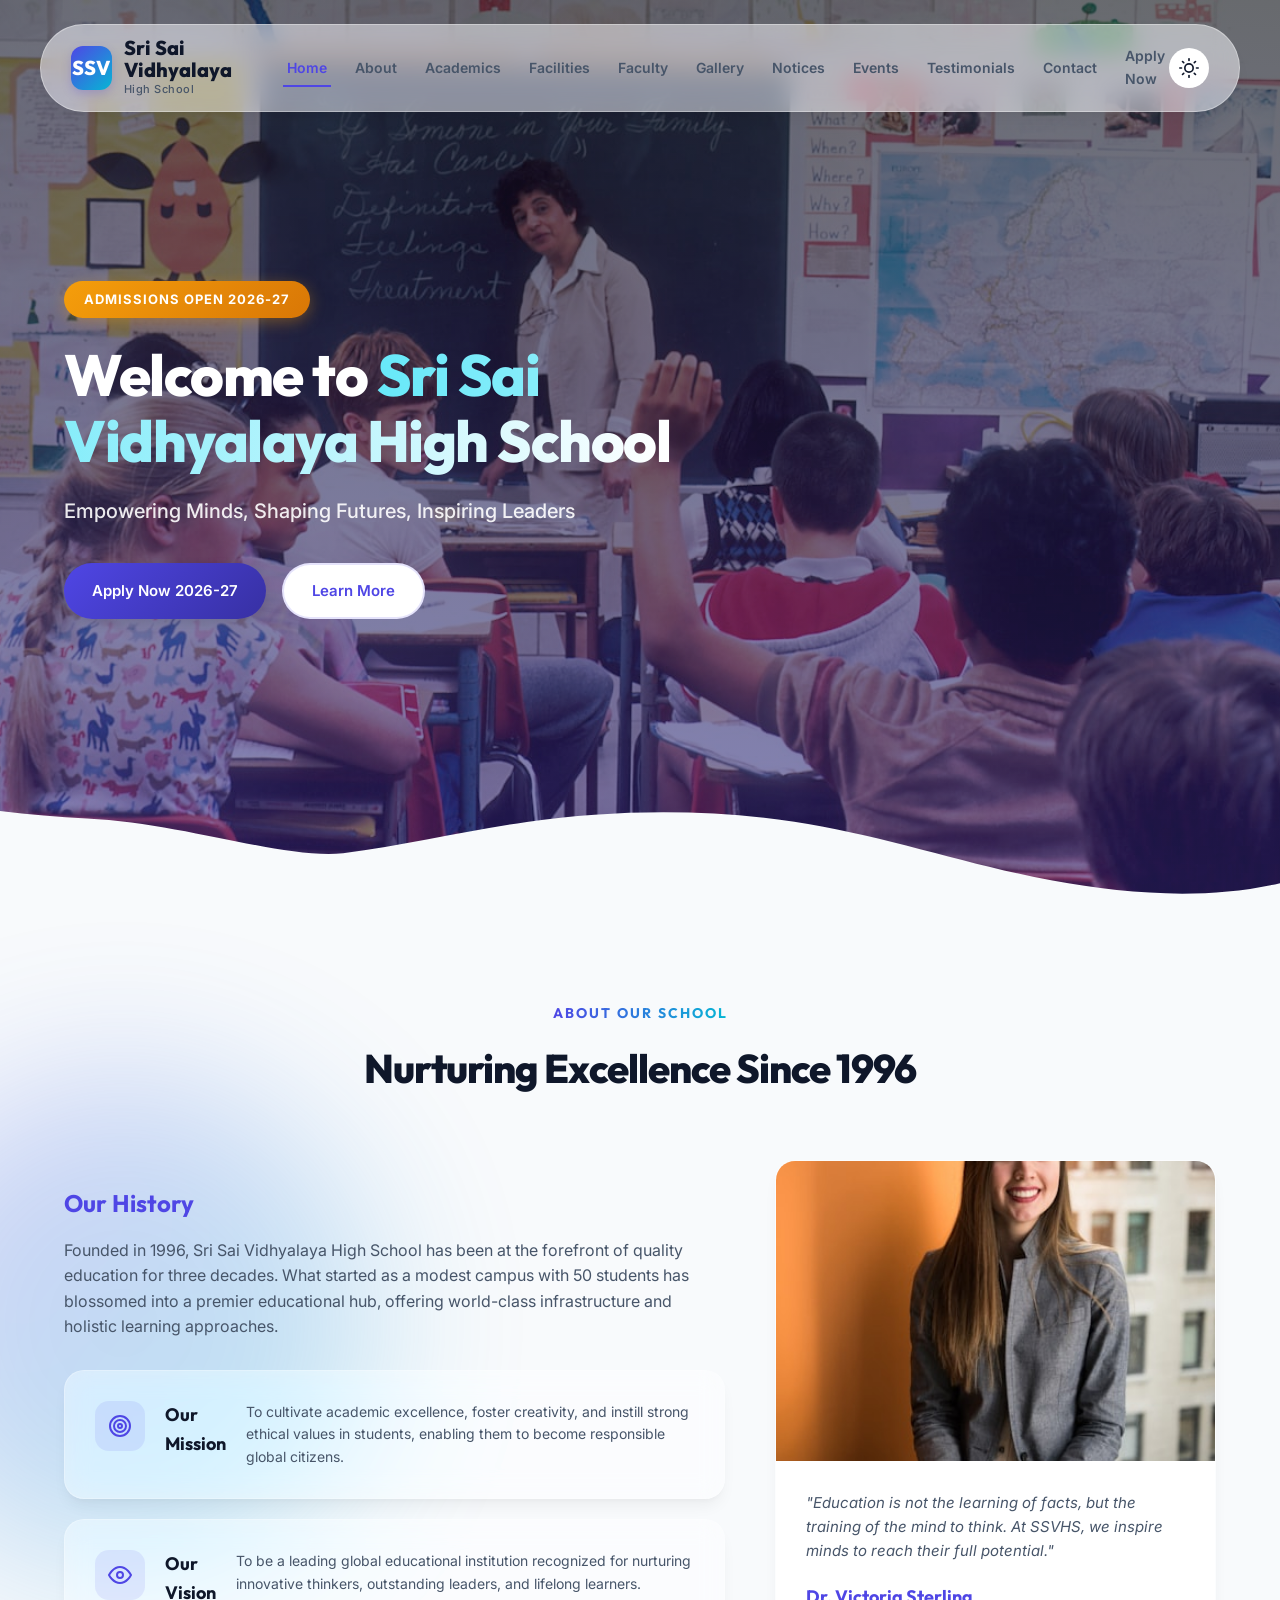
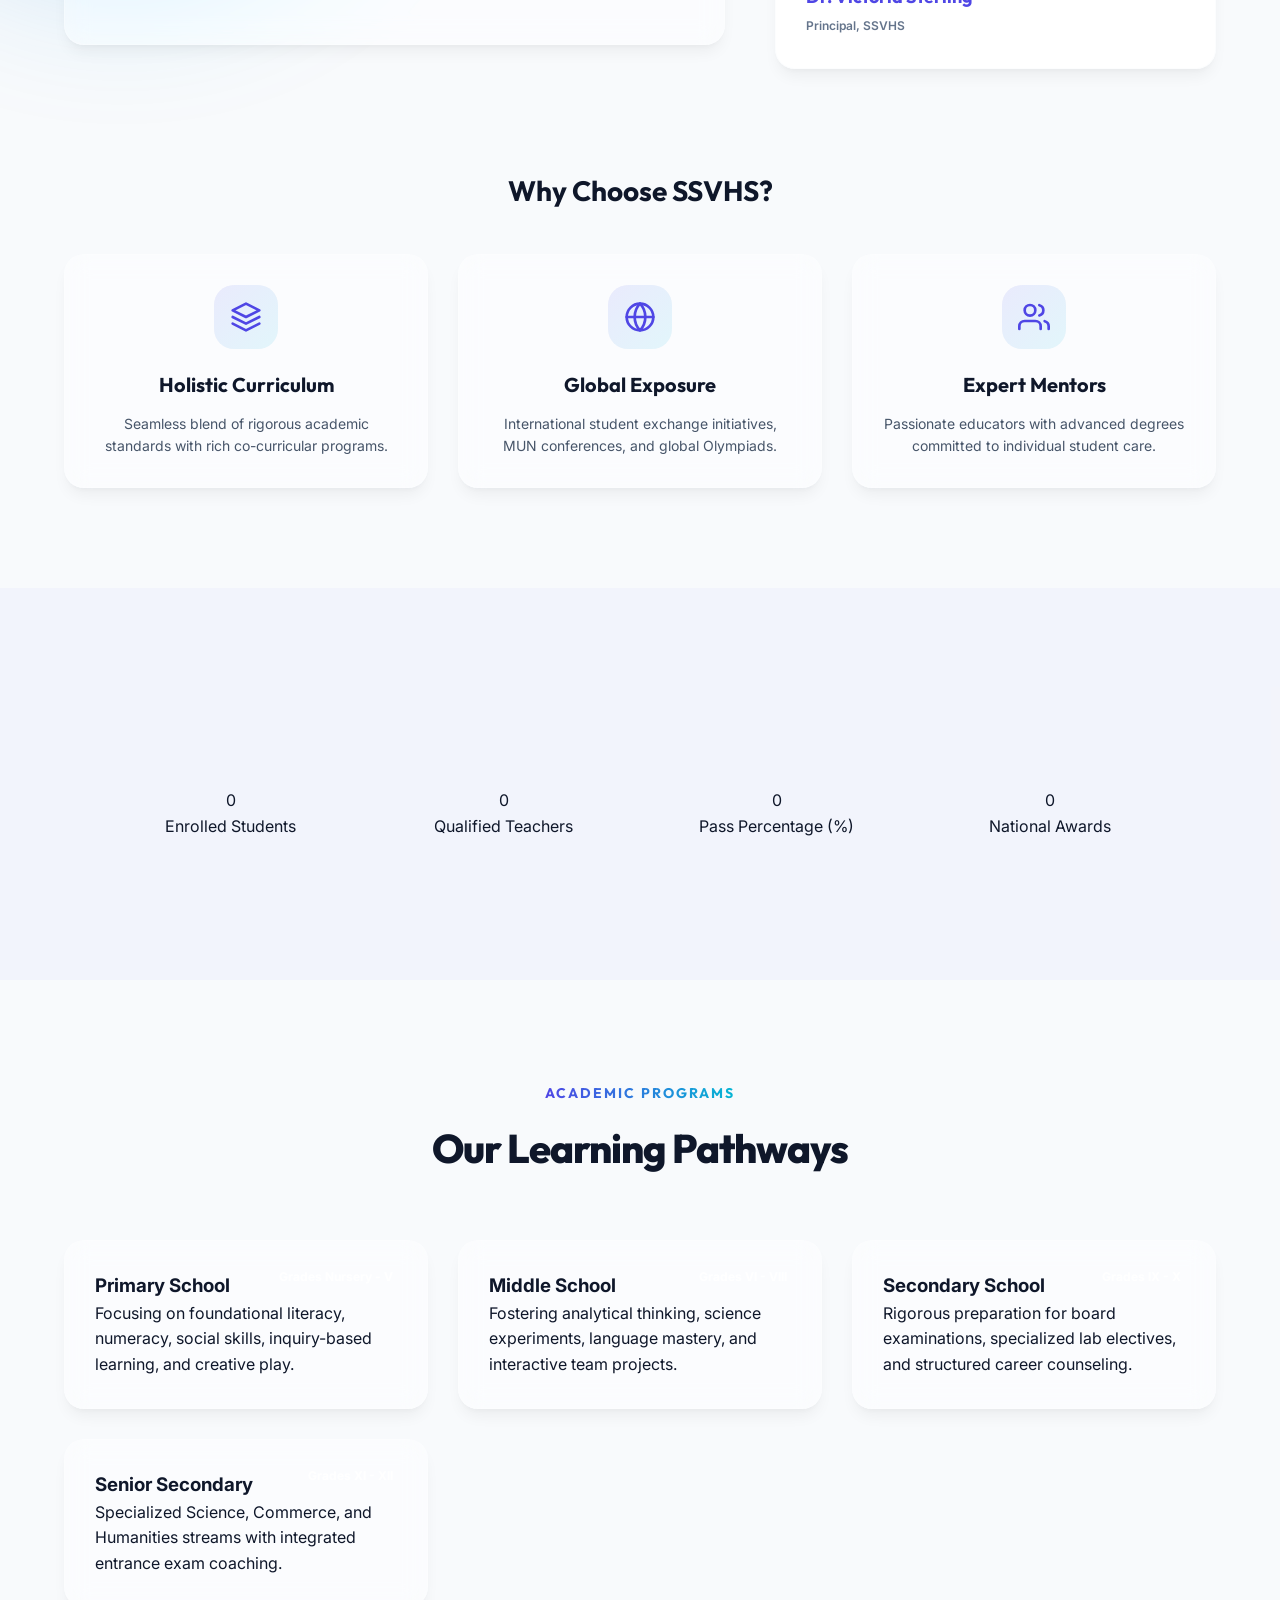
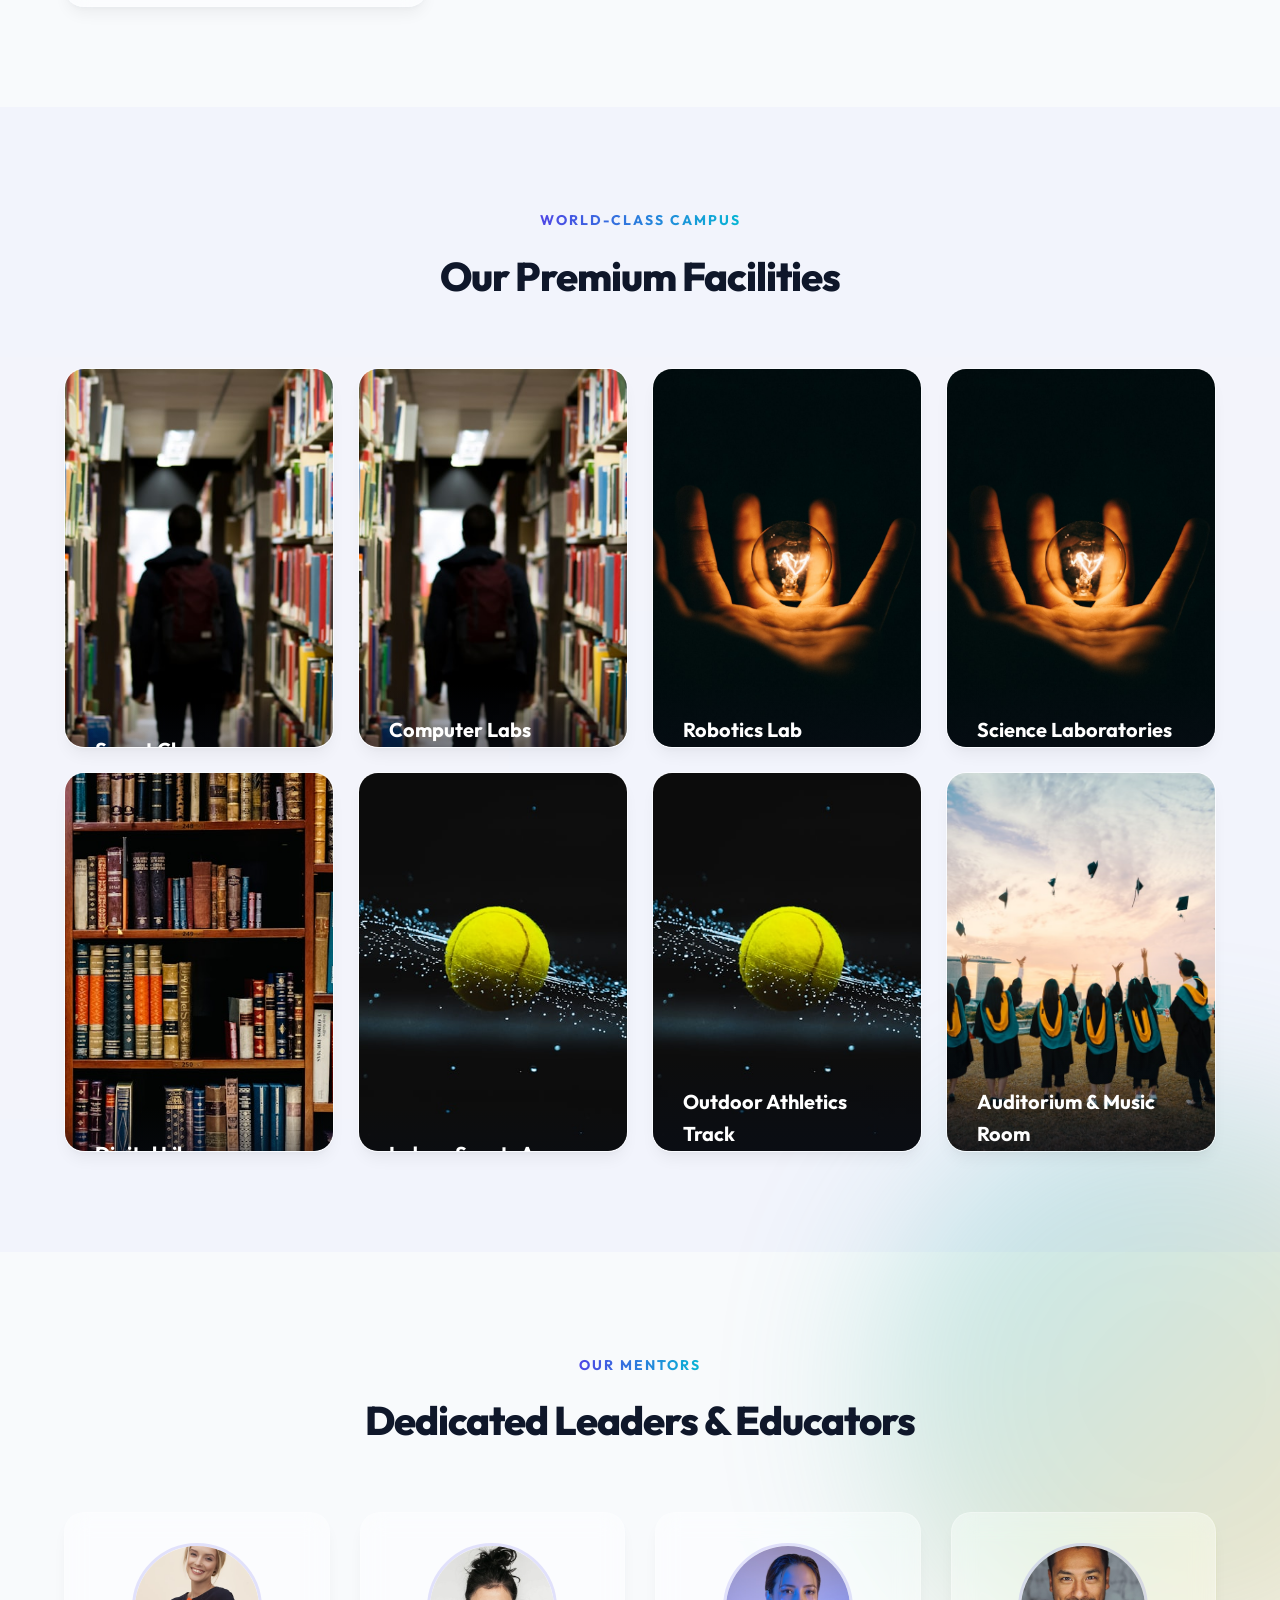
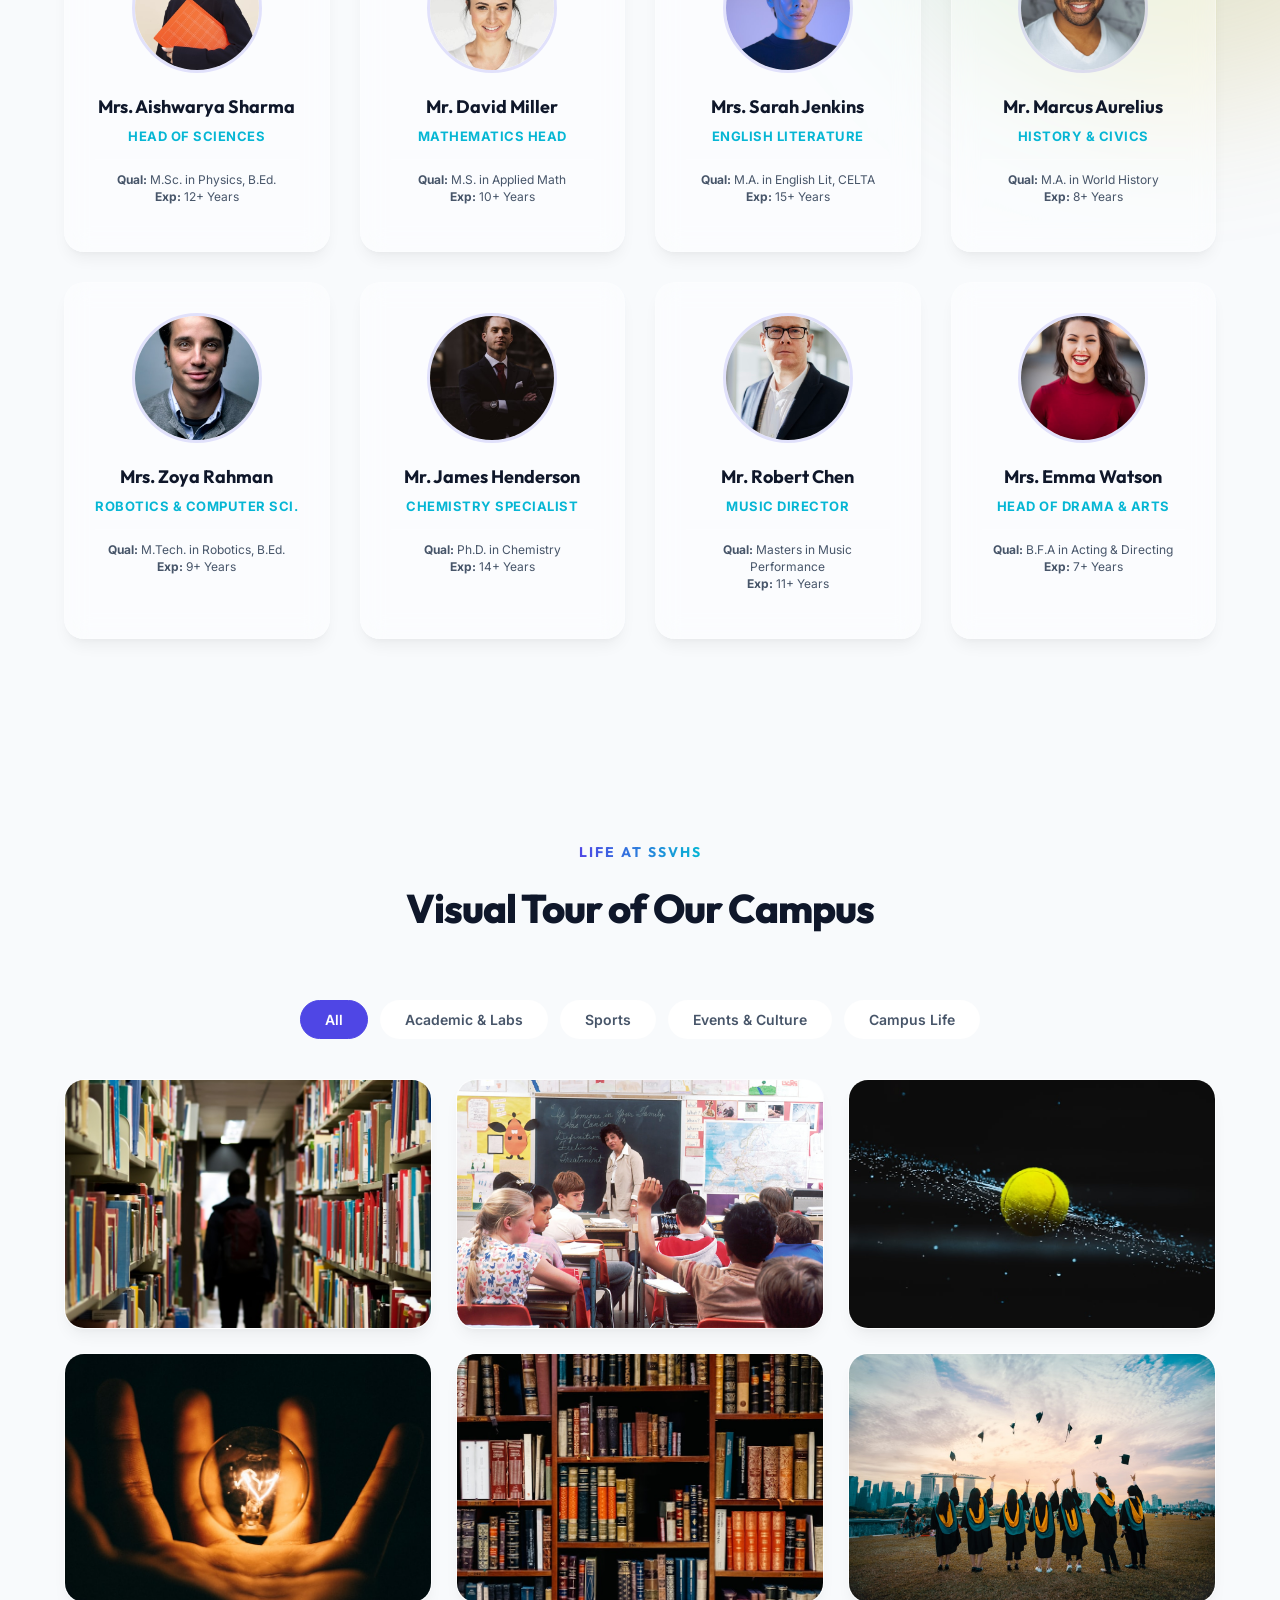
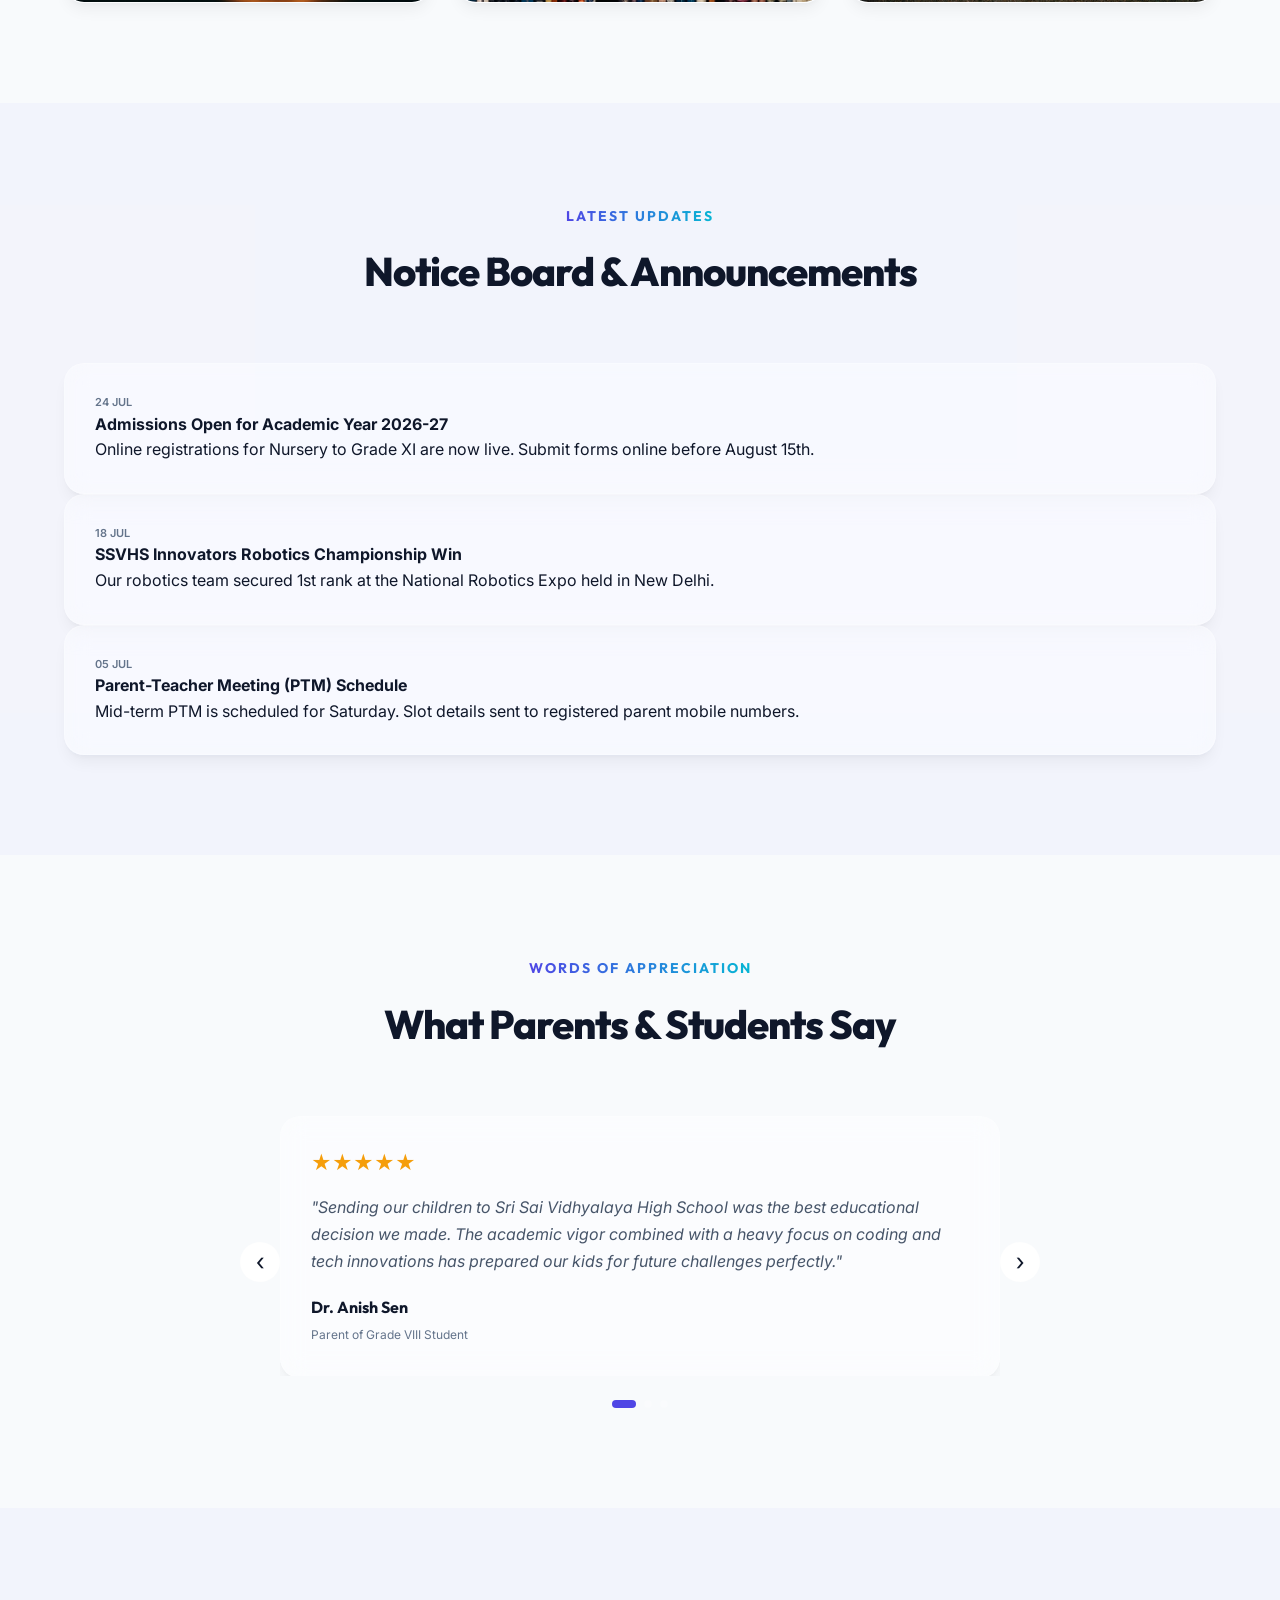
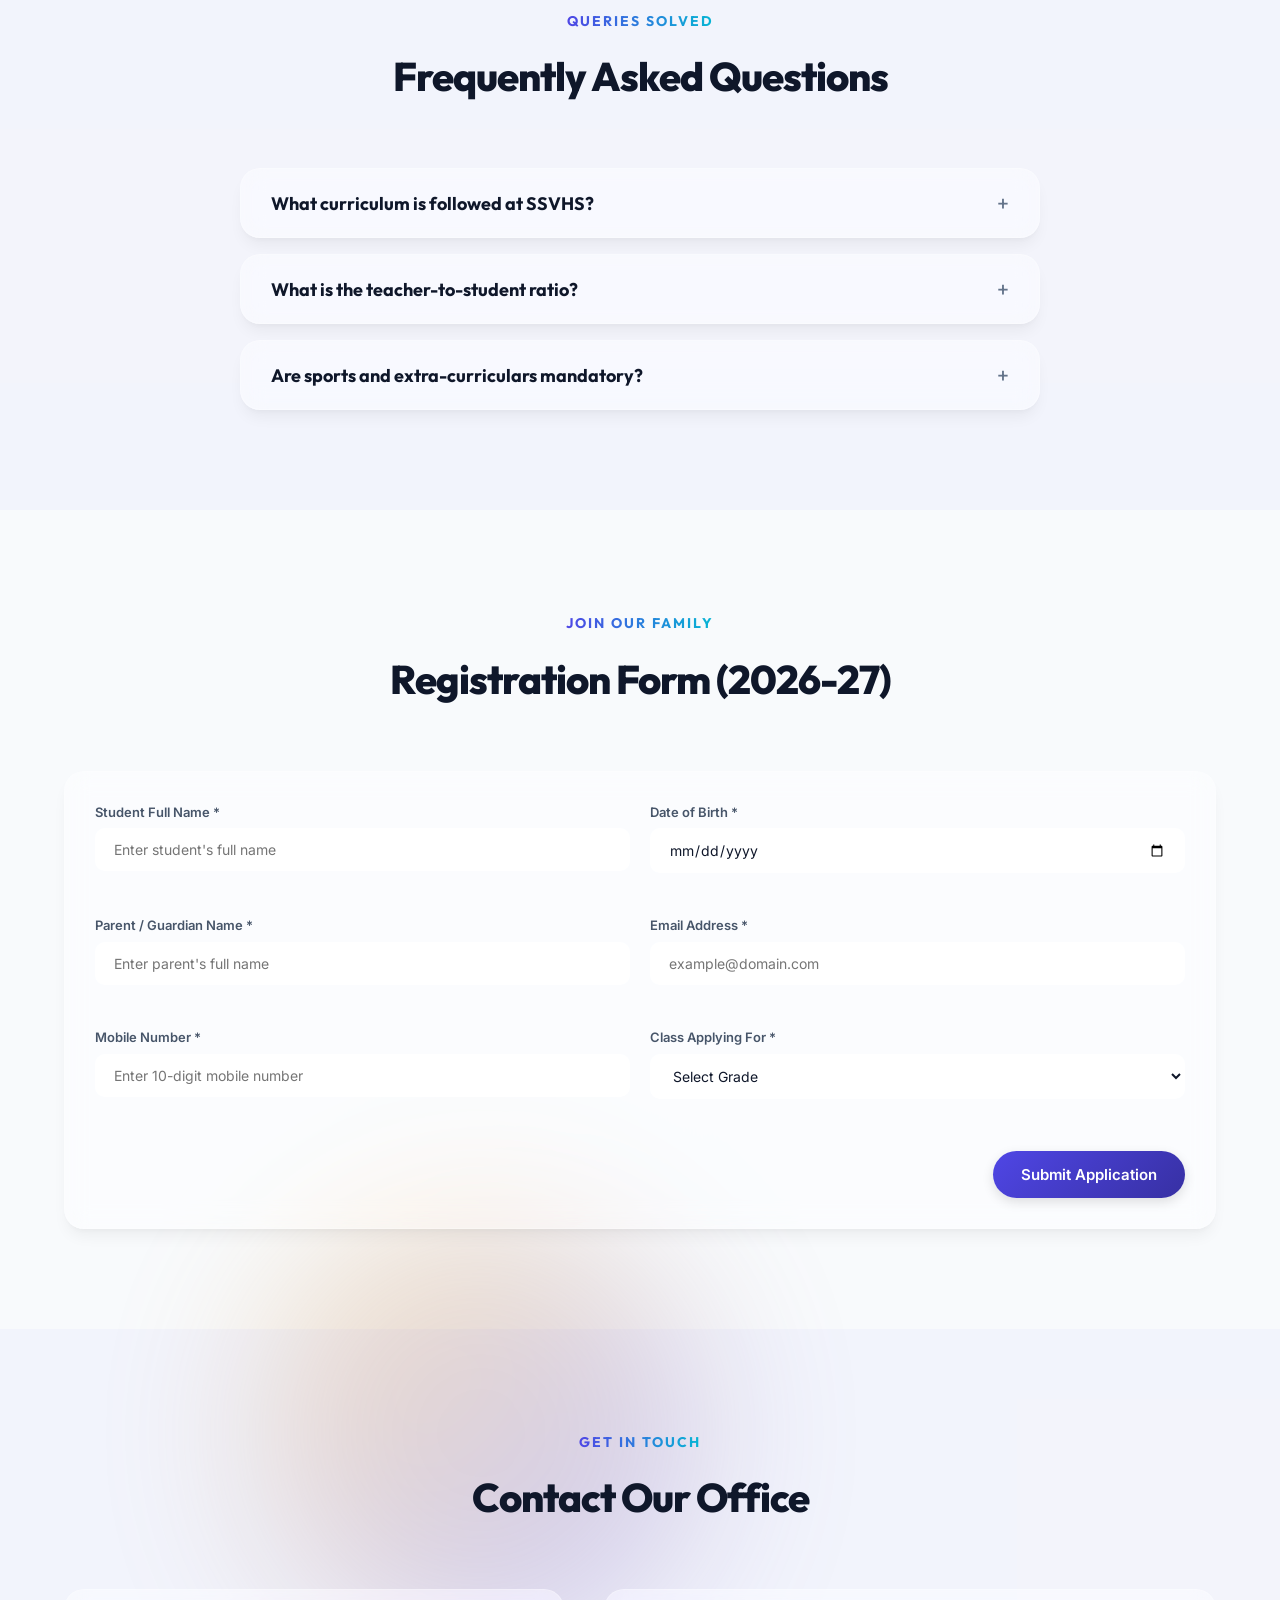
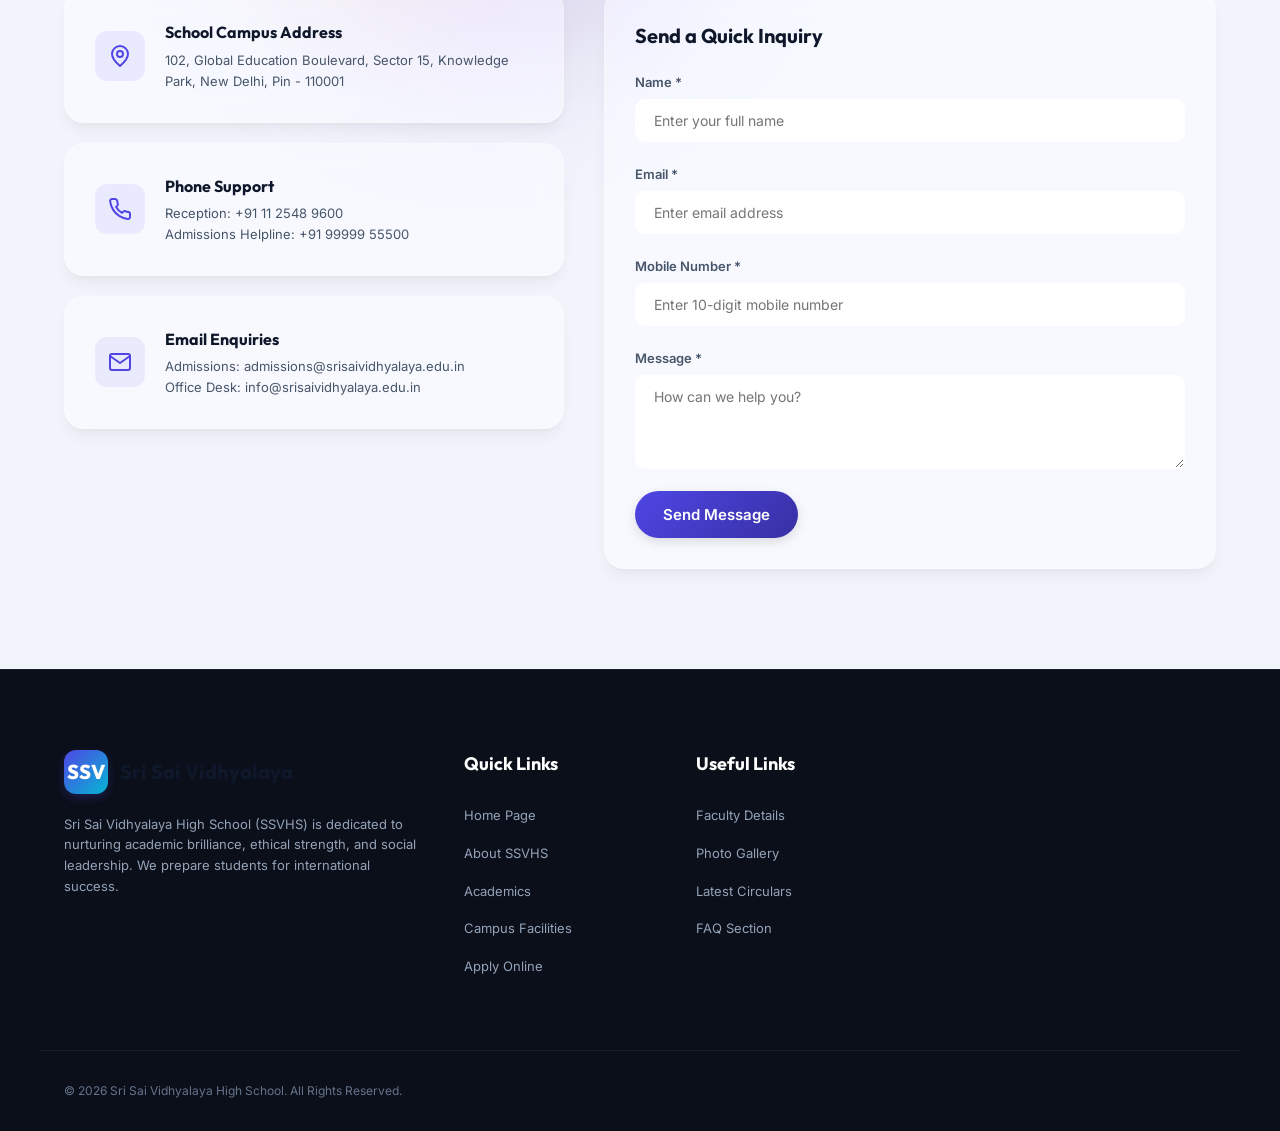
==== index.html @ 1d203efc "Add files via upload" ====
<!DOCTYPE html>
<html lang="en">
<head>
    <meta charset="UTF-8">
    <meta name="viewport" content="width=device-width, initial-scale=1.0">
    <title>Sri Sai Vidhyalaya High School | Shaping Global Leaders</title>
    <meta name="description" content="Welcome to Sri Sai Vidhyalaya High School. A premium, modern learning environment fostering academic excellence, innovation, and holistic development. Admissions open for 2026-27.">
    <!-- Google Fonts -->
    <link rel="preconnect" href="https://fonts.googleapis.com">
    <link rel="preconnect" href="https://fonts.gstatic.com" crossorigin>
    <link href="https://fonts.googleapis.com/css2?family=Inter:wght@300;400;500;600;700&family=Outfit:wght@400;500;600;700;800&display=swap" rel="stylesheet">
    <!-- Stylesheet -->
    <link rel="stylesheet" href="style.css">
</head>
<body>
    <!-- Scroll Progress Bar -->
    <div class="scroll-progress-container" aria-hidden="true">
        <div class="scroll-progress-bar" id="progressBar"></div>
    </div>

    <!-- Loading Screen -->
    <div class="loading-screen" id="loadingScreen">
        <div class="loader-container">
            <div class="loader-ring"></div>
            <div class="loader-logo">SSVHS</div>
            <div class="loader-text">Nurturing Excellence...</div>
        </div>
    </div>

    <!-- Background Animated Shapes -->
    <div class="bg-shape bg-shape-1" aria-hidden="true"></div>
    <div class="bg-shape bg-shape-2" aria-hidden="true"></div>
    <div class="bg-shape bg-shape-3" aria-hidden="true"></div>

    <!-- Sticky Navigation Bar -->
    <header class="header" id="header">
        <div class="container navbar-container">
            <a href="#home" class="logo" id="logoLink">
                <span class="logo-icon">SSV</span>
                <div class="logo-text">
                    <span class="logo-title">Sri Sai Vidhyalaya</span>
                    <span class="logo-subtitle">High School</span>
                </div>
            </a>
            
            <nav class="nav-menu" id="navMenu" aria-label="Main Navigation">
                <a href="#home" class="nav-link active">Home</a>
                <a href="#about" class="nav-link">About</a>
                <a href="#academics" class="nav-link">Academics</a>
                <a href="#facilities" class="nav-link">Facilities</a>
                <a href="#faculty" class="nav-link">Faculty</a>
                <a href="#gallery" class="nav-link">Gallery</a>
                <a href="#notice-board" class="nav-link">Notices</a>
                <a href="#events" class="nav-link">Events</a>
                <a href="#testimonials" class="nav-link">Testimonials</a>
                <a href="#contact" class="nav-link">Contact</a>
                <a href="#admissions" class="nav-link">Apply Now</a>
            </nav>

            <div class="navbar-actions">
                <!-- Theme Switcher -->
                <button class="theme-toggle" id="themeToggle" aria-label="Toggle Dark Mode">
                    <svg class="sun-icon" xmlns="http://www.w3.org/2000/svg" viewBox="0 0 24 24" fill="none" stroke="currentColor" stroke-width="2" stroke-linecap="round" stroke-linejoin="round">
                        <circle cx="12" cy="12" r="5"></circle>
                        <line x1="12" y1="1" x2="12" y2="3"></line>
                        <line x1="12" y1="21" x2="12" y2="23"></line>
                        <line x1="4.22" y1="4.22" x2="5.64" y2="5.64"></line>
                        <line x1="18.36" y1="18.36" x2="19.78" y2="19.78"></line>
                        <line x1="1" y1="12" x2="3" y2="12"></line>
                        <line x1="21" y1="12" x2="23" y2="12"></line>
                        <line x1="4.22" y1="19.78" x2="5.64" y2="18.36"></line>
                        <line x1="18.36" y1="5.64" x2="19.78" y2="4.22"></line>
                    </svg>
                    <svg class="moon-icon" xmlns="http://www.w3.org/2000/svg" viewBox="0 0 24 24" fill="none" stroke="currentColor" stroke-width="2" stroke-linecap="round" stroke-linejoin="round">
                        <path d="M21 12.79A9 9 0 1 1 11.21 3 7 7 0 0 0 21 12.79z"></path>
                    </svg>
                </button>

                <!-- Mobile Hamburger Menu Button -->
                <button class="hamburger" id="hamburgerBtn" aria-label="Toggle Menu" aria-expanded="false">
                    <span class="bar bar-1"></span>
                    <span class="bar bar-2"></span>
                    <span class="bar bar-3"></span>
                </button>
            </div>
        </div>
    </header>

    <!-- Hero Section -->
    <section class="hero" id="home">
        <div class="hero-bg">
            <img src="./images/hero.jpg" onerror="this.onerror=null;this.src='https://images.unsplash.com/photo-1577896851231-70ef18881754?auto=format&fit=crop&w=1200&q=80';" alt="Sri Sai Vidhyalaya High School Students" class="hero-image">
            <div class="hero-overlay"></div>
        </div>
        
        <div class="container hero-container">
            <div class="hero-content">
                <div class="admissions-badge reveal-fade">Admissions Open 2026-27</div>
                <h1 class="hero-title reveal-slide-up">
                    Welcome to <span class="typing-text" id="typingSchoolName"></span>
                </h1>
                <p class="hero-motto reveal-fade">Empowering Minds, Shaping Futures, Inspiring Leaders</p>
                <div class="hero-cta reveal-fade">
                    <a href="#admissions" class="btn btn-primary ripple-btn">Apply Now 2026-27</a>
                    <a href="#about" class="btn btn-secondary ripple-btn">Learn More</a>
                </div>
            </div>
        </div>

        <!-- Wave Separator -->
        <div class="wave-separator" aria-hidden="true">
            <svg data-name="Layer 1" xmlns="http://www.w3.org/2000/svg" viewBox="0 0 1200 120" preserveAspectRatio="none">
                <path d="M321.39,56.44c58-10.79,114.16-30.13,172-41.86,82.39-16.72,168.19-17.73,250.45-.39C823.78,31,906.67,72,985.66,92.83c70.05,18.48,146.53,26.09,214.34,3V120H0V0C26.9,4.75,55.05,8.1,81,9.88,174,16.29,263.38,64.24,321.39,56.44Z" class="shape-fill"></path>
            </svg>
        </div>
    </section>

    <main>
        <!-- About Section -->
        <section class="about section-padding" id="about">
            <div class="container">
                <div class="section-header">
                    <span class="subtitle">About Our School</span>
                    <h2 class="section-title">Nurturing Excellence Since 1996</h2>
                </div>
                
                <div class="about-grid">
                    <div class="about-info reveal-left">
                        <h3>Our History</h3>
                        <p>Founded in 1996, Sri Sai Vidhyalaya High School has been at the forefront of quality education for three decades. What started as a modest campus with 50 students has blossomed into a premier educational hub, offering world-class infrastructure and holistic learning approaches.</p>
                        
                        <div class="mission-vision">
                            <div class="mv-card glass-card">
                                <div class="mv-icon">
                                    <svg xmlns="http://www.w3.org/2000/svg" width="24" height="24" viewBox="0 0 24 24" fill="none" stroke="currentColor" stroke-width="2" stroke-linecap="round" stroke-linejoin="round"><circle cx="12" cy="12" r="10"></circle><circle cx="12" cy="12" r="6"></circle><circle cx="12" cy="12" r="2"></circle></svg>
                                </div>
                                <h4>Our Mission</h4>
                                <p>To cultivate academic excellence, foster creativity, and instill strong ethical values in students, enabling them to become responsible global citizens.</p>
                            </div>
                            <div class="mv-card glass-card">
                                <div class="mv-icon">
                                    <svg xmlns="http://www.w3.org/2000/svg" width="24" height="24" viewBox="0 0 24 24" fill="none" stroke="currentColor" stroke-width="2" stroke-linecap="round" stroke-linejoin="round"><path d="M1 12s4-8 11-8 11 8 11 8-4 8-11 8-11-8-11-8z"></path><circle cx="12" cy="12" r="3"></circle></svg>
                                </div>
                                <h4>Our Vision</h4>
                                <p>To be a leading global educational institution recognized for nurturing innovative thinkers, outstanding leaders, and lifelong learners.</p>
                            </div>
                        </div>
                    </div>
                    
                    <div class="about-principal reveal-right">
                        <div class="principal-card glass-card">
                            <div class="principal-img-wrapper">
                                <img src="./images/principal.jpg" onerror="this.onerror=null;this.src='https://images.unsplash.com/photo-1573496359142-b8d87734a5a2?auto=format&fit=crop&w=400&q=80';" alt="Principal Dr. Victoria Sterling" class="principal-img">
                            </div>
                            <div class="principal-info">
                                <blockquote>
                                    "Education is not the learning of facts, but the training of the mind to think. At SSVHS, we inspire minds to reach their full potential."
                                </blockquote>
                                <h4>Dr. Victoria Sterling</h4>
                                <span class="designation">Principal, SSVHS</span>
                            </div>
                        </div>
                    </div>
                </div>

                <div class="why-choose-us section-padding-top">
                    <h3 class="subsection-title text-center">Why Choose SSVHS?</h3>
                    <div class="why-grid">
                        <div class="why-card glass-card text-center reveal-zoom">
                            <div class="why-icon">
                                <svg xmlns="http://www.w3.org/2000/svg" viewBox="0 0 24 24" fill="none" stroke="currentColor" stroke-width="2" stroke-linecap="round" stroke-linejoin="round"><polygon points="12 2 2 7 12 12 22 7 12 2"></polygon><path d="M2 17L12 22L22 17"></path><path d="M2 12L12 17L22 12"></path></svg>
                            </div>
                            <h4>Holistic Curriculum</h4>
                            <p>Seamless blend of rigorous academic standards with rich co-curricular programs.</p>
                        </div>
                        <div class="why-card glass-card text-center reveal-zoom">
                            <div class="why-icon">
                                <svg xmlns="http://www.w3.org/2000/svg" viewBox="0 0 24 24" fill="none" stroke="currentColor" stroke-width="2" stroke-linecap="round" stroke-linejoin="round"><circle cx="12" cy="12" r="10"></circle><path d="M12 2a14.5 14.5 0 0 0 0 20 14.5 14.5 0 0 0 0-20"></path><path d="M2 12h20"></path></svg>
                            </div>
                            <h4>Global Exposure</h4>
                            <p>International student exchange initiatives, MUN conferences, and global Olympiads.</p>
                        </div>
                        <div class="why-card glass-card text-center reveal-zoom">
                            <div class="why-icon">
                                <svg xmlns="http://www.w3.org/2000/svg" viewBox="0 0 24 24" fill="none" stroke="currentColor" stroke-width="2" stroke-linecap="round" stroke-linejoin="round"><path d="M17 21v-2a4 4 0 0 0-4-4H5a4 4 0 0 0-4 4v2"></path><circle cx="9" cy="7" r="4"></circle><path d="M23 21v-2a4 4 0 0 0-3-3.87"></path><path d="M16 3.13a4 4 0 0 1 0 7.75"></path></svg>
                            </div>
                            <h4>Expert Mentors</h4>
                            <p>Passionate educators with advanced degrees committed to individual student care.</p>
                        </div>
                    </div>
                </div>
            </div>
        </section>

        <!-- Stats Counter Section -->
        <section class="stats section-padding section-bg">
            <div class="container">
                <div class="stats-container">
                    <div class="stats-item reveal-zoom">
                        <div class="stats-number" data-target="2500">0</div>
                        <p class="stats-label">Enrolled Students</p>
                    </div>
                    <div class="stats-item reveal-zoom">
                        <div class="stats-number" data-target="150">0</div>
                        <p class="stats-label">Qualified Teachers</p>
                    </div>
                    <div class="stats-item reveal-zoom">
                        <div class="stats-number" data-target="98">0</div>
                        <p class="stats-label">Pass Percentage (%)</p>
                    </div>
                    <div class="stats-item reveal-zoom">
                        <div class="stats-number" data-target="45">0</div>
                        <p class="stats-label">National Awards</p>
                    </div>
                </div>
            </div>
        </section>

        <!-- Academics Section -->
        <section class="academics section-padding" id="academics">
            <div class="container">
                <div class="section-header">
                    <span class="subtitle">Academic Programs</span>
                    <h2 class="section-title">Our Learning Pathways</h2>
                </div>

                <div class="academics-grid">
                    <div class="academic-card glass-card reveal-slide-up">
                        <div class="academic-badge">Grades Nursery - V</div>
                        <h3>Primary School</h3>
                        <p>Focusing on foundational literacy, numeracy, social skills, inquiry-based learning, and creative play.</p>
                    </div>
                    <div class="academic-card glass-card reveal-slide-up">
                        <div class="academic-badge">Grades VI - VIII</div>
                        <h3>Middle School</h3>
                        <p>Fostering analytical thinking, science experiments, language mastery, and interactive team projects.</p>
                    </div>
                    <div class="academic-card glass-card reveal-slide-up">
                        <div class="academic-badge">Grades IX - X</div>
                        <h3>Secondary School</h3>
                        <p>Rigorous preparation for board examinations, specialized lab electives, and structured career counseling.</p>
                    </div>
                    <div class="academic-card glass-card reveal-slide-up">
                        <div class="academic-badge">Grades XI - XII</div>
                        <h3>Senior Secondary</h3>
                        <p>Specialized Science, Commerce, and Humanities streams with integrated entrance exam coaching.</p>
                    </div>
                </div>
            </div>
        </section>

        <!-- Facilities Section -->
        <section class="facilities section-padding section-bg" id="facilities">
            <div class="container">
                <div class="section-header">
                    <span class="subtitle">World-class Campus</span>
                    <h2 class="section-title">Our Premium Facilities</h2>
                </div>

                <div class="facilities-grid">
                    <div class="facility-card glass-card reveal-zoom">
                        <div class="facility-img-wrapper">
                            <img src="./images/classroom.jpg" onerror="this.onerror=null;this.src='https://images.unsplash.com/photo-1427504494785-3a9ca7044f45?auto=format&fit=crop&w=800&q=80';" alt="Smart Classrooms">
                        </div>
                        <div class="facility-content">
                            <h4>Smart Classrooms</h4>
                            <p>Air-conditioned rooms equipped with high-definition digital smart boards and ergonomic furniture.</p>
                        </div>
                    </div>
                    <div class="facility-card glass-card reveal-zoom">
                        <div class="facility-img-wrapper">
                            <img src="./images/classroom.jpg" onerror="this.onerror=null;this.src='https://images.unsplash.com/photo-1427504494785-3a9ca7044f45?auto=format&fit=crop&w=800&q=80';" alt="Computer Labs">
                        </div>
                        <div class="facility-content">
                            <h4>Computer Labs</h4>
                            <p>High-speed internet workstations with modern software suites for computer education and project work.</p>
                        </div>
                    </div>
                    <div class="facility-card glass-card reveal-zoom">
                        <div class="facility-img-wrapper">
                            <img src="./images/lab.jpg" onerror="this.onerror=null;this.src='https://images.unsplash.com/photo-1507668077129-56e32842fceb?auto=format&fit=crop&w=800&q=80';" alt="Robotics Lab">
                        </div>
                        <div class="facility-content">
                            <h4>Robotics Lab</h4>
                            <p>Dedicated innovation hub for learning mechanical assemblies, programming microcontrollers, and IoT.</p>
                        </div>
                    </div>
                    <div class="facility-card glass-card reveal-zoom">
                        <div class="facility-img-wrapper">
                            <img src="./images/lab.jpg" onerror="this.onerror=null;this.src='https://images.unsplash.com/photo-1507668077129-56e32842fceb?auto=format&fit=crop&w=800&q=80';" alt="Science Laboratories">
                        </div>
                        <div class="facility-content">
                            <h4>Science Laboratories</h4>
                            <p>Fully certified Physics, Chemistry, and Biology laboratories equipped with premium testing gear.</p>
                        </div>
                    </div>
                    <div class="facility-card glass-card reveal-zoom">
                        <div class="facility-img-wrapper">
                            <img src="./images/library.jpg" onerror="this.onerror=null;this.src='https://images.unsplash.com/photo-1521587760476-6c12a4b040da?auto=format&fit=crop&w=800&q=80';" alt="Digital Library">
                        </div>
                        <div class="facility-content">
                            <h4>Digital Library</h4>
                            <p>An extensive storehouse of over 50,000 physical books and digital database access terminals.</p>
                        </div>
                    </div>
                    <div class="facility-card glass-card reveal-zoom">
                        <div class="facility-img-wrapper">
                            <img src="./images/sports.jpg" onerror="this.onerror=null;this.src='https://images.unsplash.com/photo-1587280501635-68a0e82cd5ff?auto=format&fit=crop&w=800&q=80';" alt="Indoor Sports Arena">
                        </div>
                        <div class="facility-content">
                            <h4>Indoor Sports Arena</h4>
                            <p>Spacious arena for badminton, table tennis, gymnastics, chess, and dynamic board games.</p>
                        </div>
                    </div>
                    <div class="facility-card glass-card reveal-zoom">
                        <div class="facility-img-wrapper">
                            <img src="./images/sports.jpg" onerror="this.onerror=null;this.src='https://images.unsplash.com/photo-1587280501635-68a0e82cd5ff?auto=format&fit=crop&w=800&q=80';" alt="Outdoor Athletics Track">
                        </div>
                        <div class="facility-content">
                            <h4>Outdoor Athletics Track</h4>
                            <p>Standard professional athletics tracks, turf football ground, cricket pitches, and basketball courts.</p>
                        </div>
                    </div>
                    <div class="facility-card glass-card reveal-zoom">
                        <div class="facility-img-wrapper">
                            <img src="./images/school.jpg" onerror="this.onerror=null;this.src='https://images.unsplash.com/photo-1541339907198-e08756dedf3f?auto=format&fit=crop&w=1200&q=80';" alt="Auditorium & Music Room">
                        </div>
                        <div class="facility-content">
                            <h4>Auditorium & Music Room</h4>
                            <p>State-of-the-art acoustics performance hall and well-stocked instruments training studio.</p>
                        </div>
                    </div>
                </div>
            </div>
        </section>

        <!-- Faculty Section -->
        <section class="faculty section-padding" id="faculty">
            <div class="container">
                <div class="section-header">
                    <span class="subtitle">Our Mentors</span>
                    <h2 class="section-title">Dedicated Leaders & Educators</h2>
                </div>

                <div class="faculty-grid">
                    <div class="faculty-card glass-card reveal-slide-up">
                        <div class="faculty-img-container">
                            <img src="./images/teacher1.jpg" onerror="this.onerror=null;this.src='https://images.unsplash.com/photo-1544717305-2782549b5136?auto=format&fit=crop&w=400&q=80';" alt="Aishwarya Sharma" class="faculty-img">
                        </div>
                        <h4>Mrs. Aishwarya Sharma</h4>
                        <span class="faculty-subject">Head of Sciences</span>
                        <div class="faculty-qualifications">
                            <p><strong>Qual:</strong> M.Sc. in Physics, B.Ed.</p>
                            <p><strong>Exp:</strong> 12+ Years</p>
                        </div>
                    </div>
                    <div class="faculty-card glass-card reveal-slide-up">
                        <div class="faculty-img-container">
                            <img src="./images/teacher2.jpg" onerror="this.onerror=null;this.src='https://images.unsplash.com/photo-1580489944761-15a19d654956?auto=format&fit=crop&w=400&q=80';" alt="David Miller" class="faculty-img">
                        </div>
                        <h4>Mr. David Miller</h4>
                        <span class="faculty-subject">Mathematics Head</span>
                        <div class="faculty-qualifications">
                            <p><strong>Qual:</strong> M.S. in Applied Math</p>
                            <p><strong>Exp:</strong> 10+ Years</p>
                        </div>
                    </div>
                    <div class="faculty-card glass-card reveal-slide-up">
                        <div class="faculty-img-container">
                            <img src="./images/teacher3.jpg" onerror="this.onerror=null;this.src='https://images.unsplash.com/photo-1534528741775-53994a69daeb?auto=format&fit=crop&w=400&q=80';" alt="Sarah Jenkins" class="faculty-img">
                        </div>
                        <h4>Mrs. Sarah Jenkins</h4>
                        <span class="faculty-subject">English Literature</span>
                        <div class="faculty-qualifications">
                            <p><strong>Qual:</strong> M.A. in English Lit, CELTA</p>
                            <p><strong>Exp:</strong> 15+ Years</p>
                        </div>
                    </div>
                    <div class="faculty-card glass-card reveal-slide-up">
                        <div class="faculty-img-container">
                            <img src="./images/teacher4.jpg" onerror="this.onerror=null;this.src='https://images.unsplash.com/photo-1507003211169-0a1dd7228f2d?auto=format&fit=crop&w=400&q=80';" alt="Marcus Aurelius" class="faculty-img">
                        </div>
                        <h4>Mr. Marcus Aurelius</h4>
                        <span class="faculty-subject">History & Civics</span>
                        <div class="faculty-qualifications">
                            <p><strong>Qual:</strong> M.A. in World History</p>
                            <p><strong>Exp:</strong> 8+ Years</p>
                        </div>
                    </div>
                    <div class="faculty-card glass-card reveal-slide-up">
                        <div class="faculty-img-container">
                            <img src="./images/teacher5.jpg" onerror="this.onerror=null;this.src='https://images.unsplash.com/photo-1500648767791-00dcc994a43e?auto=format&fit=crop&w=400&q=80';" alt="Zoya Rahman" class="faculty-img">
                        </div>
                        <h4>Mrs. Zoya Rahman</h4>
                        <span class="faculty-subject">Robotics & Computer Sci.</span>
                        <div class="faculty-qualifications">
                            <p><strong>Qual:</strong> M.Tech. in Robotics, B.Ed.</p>
                            <p><strong>Exp:</strong> 9+ Years</p>
                        </div>
                    </div>
                    <div class="faculty-card glass-card reveal-slide-up">
                        <div class="faculty-img-container">
                            <img src="./images/teacher6.jpg" onerror="this.onerror=null;this.src='https://images.unsplash.com/photo-1519085360753-af0119f7cbe7?auto=format&fit=crop&w=400&q=80';" alt="James Henderson" class="faculty-img">
                        </div>
                        <h4>Mr. James Henderson</h4>
                        <span class="faculty-subject">Chemistry Specialist</span>
                        <div class="faculty-qualifications">
                            <p><strong>Qual:</strong> Ph.D. in Chemistry</p>
                            <p><strong>Exp:</strong> 14+ Years</p>
                        </div>
                    </div>
                    <div class="faculty-card glass-card reveal-slide-up">
                        <div class="faculty-img-container">
                            <img src="./images/teacher7.jpg" onerror="this.onerror=null;this.src='https://images.unsplash.com/photo-1560250097-0b93528c311a?auto=format&fit=crop&w=400&q=80';" alt="Robert Chen" class="faculty-img">
                        </div>
                        <h4>Mr. Robert Chen</h4>
                        <span class="faculty-subject">Music Director</span>
                        <div class="faculty-qualifications">
                            <p><strong>Qual:</strong> Masters in Music Performance</p>
                            <p><strong>Exp:</strong> 11+ Years</p>
                        </div>
                    </div>
                    <div class="faculty-card glass-card reveal-slide-up">
                        <div class="faculty-img-container">
                            <img src="./images/teacher8.jpg" onerror="this.onerror=null;this.src='https://images.unsplash.com/photo-1494790108377-be9c29b29330?auto=format&fit=crop&w=400&q=80';" alt="Emma Watson" class="faculty-img">
                        </div>
                        <h4>Mrs. Emma Watson</h4>
                        <span class="faculty-subject">Head of Drama & Arts</span>
                        <div class="faculty-qualifications">
                            <p><strong>Qual:</strong> B.F.A in Acting & Directing</p>
                            <p><strong>Exp:</strong> 7+ Years</p>
                        </div>
                    </div>
                </div>
            </div>
        </section>

        <!-- Gallery Section -->
        <section class="gallery section-padding" id="gallery">
            <div class="container">
                <div class="section-header">
                    <span class="subtitle">Life at SSVHS</span>
                    <h2 class="section-title">Visual Tour of Our Campus</h2>
                </div>

                <div class="gallery-filters">
                    <button class="filter-btn active" data-filter="all">All</button>
                    <button class="filter-btn" data-filter="learning">Academic & Labs</button>
                    <button class="filter-btn" data-filter="sports">Sports</button>
                    <button class="filter-btn" data-filter="events">Events & Culture</button>
                    <button class="filter-btn" data-filter="campus">Campus Life</button>
                </div>

                <div class="gallery-grid">
                    <div class="gallery-item glass-card reveal-zoom" data-category="learning">
                        <img src="./images/classroom.jpg" onerror="this.onerror=null;this.src='https://images.unsplash.com/photo-1427504494785-3a9ca7044f45?auto=format&fit=crop&w=800&q=80';" alt="Modern Smart Classroom">
                        <div class="gallery-info">
                            <h4>Modern Classroom</h4>
                            <span class="gallery-tag">Classrooms</span>
                        </div>
                    </div>
                    <div class="gallery-item glass-card reveal-zoom" data-category="campus">
                        <img src="./images/hero.jpg" onerror="this.onerror=null;this.src='https://images.unsplash.com/photo-1577896851231-70ef18881754?auto=format&fit=crop&w=1200&q=80';" alt="Happy Students">
                        <div class="gallery-info">
                            <h4>Happy Students</h4>
                            <span class="gallery-tag">Students</span>
                        </div>
                    </div>
                    <div class="gallery-item glass-card reveal-zoom" data-category="sports">
                        <img src="./images/sports.jpg" onerror="this.onerror=null;this.src='https://images.unsplash.com/photo-1587280501635-68a0e82cd5ff?auto=format&fit=crop&w=800&q=80';" alt="Athletics Track">
                        <div class="gallery-info">
                            <h4>Athletics Track</h4>
                            <span class="gallery-tag">Sports</span>
                        </div>
                    </div>
                    <div class="gallery-item glass-card reveal-zoom" data-category="learning">
                        <img src="./images/lab.jpg" onerror="this.onerror=null;this.src='https://images.unsplash.com/photo-1507668077129-56e32842fceb?auto=format&fit=crop&w=800&q=80';" alt="Science Laboratories">
                        <div class="gallery-info">
                            <h4>Science Laboratories</h4>
                            <span class="gallery-tag">Science Labs</span>
                        </div>
                    </div>
                    <div class="gallery-item glass-card reveal-zoom" data-category="learning">
                        <img src="./images/library.jpg" onerror="this.onerror=null;this.src='https://images.unsplash.com/photo-1521587760476-6c12a4b040da?auto=format&fit=crop&w=800&q=80';" alt="Digital Library">
                        <div class="gallery-info">
                            <h4>Digital Library</h4>
                            <span class="gallery-tag">Library</span>
                        </div>
                    </div>
                    <div class="gallery-item glass-card reveal-zoom" data-category="campus">
                        <img src="./images/school.jpg" onerror="this.onerror=null;this.src='https://images.unsplash.com/photo-1541339907198-e08756dedf3f?auto=format&fit=crop&w=1200&q=80';" alt="Sri Sai Vidhyalaya High School building architecture">
                        <div class="gallery-info">
                            <h4>School Campus Building</h4>
                            <span class="gallery-tag">School Building</span>
                        </div>
                    </div>
                </div>
            </div>
        </section>

        <!-- Notice Board Section -->
        <section class="notice-board section-padding section-bg" id="notice-board">
            <div class="container">
                <div class="section-header">
                    <span class="subtitle">Latest Updates</span>
                    <h2 class="section-title">Notice Board & Announcements</h2>
                </div>

                <div class="notice-grid">
                    <div class="notice-card glass-card reveal-slide-up">
                        <div class="notice-date"><span>24</span> JUL</div>
                        <div class="notice-content">
                            <h4>Admissions Open for Academic Year 2026-27</h4>
                            <p>Online registrations for Nursery to Grade XI are now live. Submit forms online before August 15th.</p>
                        </div>
                    </div>
                    <div class="notice-card glass-card reveal-slide-up">
                        <div class="notice-date"><span>18</span> JUL</div>
                        <div class="notice-content">
                            <h4>SSVHS Innovators Robotics Championship Win</h4>
                            <p>Our robotics team secured 1st rank at the National Robotics Expo held in New Delhi.</p>
                        </div>
                    </div>
                    <div class="notice-card glass-card reveal-slide-up">
                        <div class="notice-date"><span>05</span> JUL</div>
                        <div class="notice-content">
                            <h4>Parent-Teacher Meeting (PTM) Schedule</h4>
                            <p>Mid-term PTM is scheduled for Saturday. Slot details sent to registered parent mobile numbers.</p>
                        </div>
                    </div>
                </div>
            </div>
        </section>

        <!-- Testimonials Section -->
        <section class="testimonials section-padding" id="testimonials">
            <div class="container">
                <div class="section-header">
                    <span class="subtitle">Words of appreciation</span>
                    <h2 class="section-title">What Parents & Students Say</h2>
                </div>

                <div class="testimonials-slider-container">
                    <div class="testimonials-slider" id="testimonialSlider">
                        <div class="testimonial-slide active">
                            <div class="testimonial-card glass-card">
                                <div class="testimonial-rating">
                                    <span>&#9733;&#9733;&#9733;&#9733;&#9733;</span>
                                </div>
                                <p class="testimonial-text">"Sending our children to Sri Sai Vidhyalaya High School was the best educational decision we made. The academic vigor combined with a heavy focus on coding and tech innovations has prepared our kids for future challenges perfectly."</p>
                                <div class="testimonial-user">
                                    <div class="testimonial-user-info">
                                        <h4>Dr. Anish Sen</h4>
                                        <span class="user-role">Parent of Grade VIII Student</span>
                                    </div>
                                </div>
                            </div>
                        </div>

                        <div class="testimonial-slide">
                            <div class="testimonial-card glass-card">
                                <div class="testimonial-rating">
                                    <span>&#9733;&#9733;&#9733;&#9733;&#9733;</span>
                                </div>
                                <p class="testimonial-text">"My three years in the High School streams here have been life-changing. The teachers are mentors who encouraged me to run the robotics team, leading to our national award. The research support is unmatched."</p>
                                <div class="testimonial-user">
                                    <div class="testimonial-user-info">
                                        <h4>Aria Patel</h4>
                                        <span class="user-role">Grade XII Class Topper / Student</span>
                                    </div>
                                </div>
                            </div>
                        </div>

                        <div class="testimonial-slide">
                            <div class="testimonial-card glass-card">
                                <div class="testimonial-rating">
                                    <span>&#9733;&#9733;&#9733;&#9733;&#9733;</span>
                                </div>
                                <p class="testimonial-text">"The emphasis on holistic development at SSVHS is admirable. Apart from securing top ranks in mathematics olympiads, my son also excels in football, and the temp-controlled swimming facilities are top tier."</p>
                                <div class="testimonial-user">
                                    <div class="testimonial-user-info">
                                        <h4>Sarah Sterling-Gomez</h4>
                                        <span class="user-role">Parent of Grade VI Student</span>
                                    </div>
                                </div>
                            </div>
                        </div>
                    </div>

                    <div class="slider-dots" id="sliderDots">
                        <span class="dot active" data-slide="0"></span>
                        <span class="dot" data-slide="1"></span>
                        <span class="dot" data-slide="2"></span>
                    </div>

                    <button class="slider-nav prev-btn" id="prevTestimonial" aria-label="Previous Testimonial">&lsaquo;</button>
                    <button class="slider-nav next-btn" id="nextTestimonial" aria-label="Next Testimonial">&rsaquo;</button>
                </div>
            </div>
        </section>

        <!-- FAQ Section -->
        <section class="faq section-padding section-bg" id="faq">
            <div class="container">
                <div class="section-header">
                    <span class="subtitle">Queries Solved</span>
                    <h2 class="section-title">Frequently Asked Questions</h2>
                </div>

                <div class="faq-accordion-wrapper">
                    <div class="faq-item glass-card">
                        <button class="faq-question" id="faq-q1" aria-expanded="false" aria-controls="faq-a1">
                            <span>What curriculum is followed at SSVHS?</span>
                            <span class="faq-icon-indicator">+</span>
                        </button>
                        <div class="faq-answer" id="faq-a1" aria-labelledby="faq-q1" role="region" hidden>
                            <p>We offer a hybrid international curriculum aligning standards from Cambridge Assessment International Education (CAIE) and National board structures, supporting seamless university entries globally.</p>
                        </div>
                    </div>

                    <div class="faq-item glass-card">
                        <button class="faq-question" id="faq-q2" aria-expanded="false" aria-controls="faq-a2">
                            <span>What is the teacher-to-student ratio?</span>
                            <span class="faq-icon-indicator">+</span>
                        </button>
                        <div class="faq-answer" id="faq-a2" aria-labelledby="faq-q2" role="region" hidden>
                            <p>To ensure personal tutoring and guidance, we maintain a healthy teacher-to-student ratio of 1:15 in primary grades and 1:20 in secondary classes.</p>
                        </div>
                    </div>

                    <div class="faq-item glass-card">
                        <button class="faq-question" id="faq-q3" aria-expanded="false" aria-controls="faq-a3">
                            <span>Are sports and extra-curriculars mandatory?</span>
                            <span class="faq-icon-indicator">+</span>
                        </button>
                        <div class="faq-answer" id="faq-a3" aria-labelledby="faq-q3" role="region" hidden>
                            <p>Yes, all students are encouraged to select at least one physical sport and one creative club activity (Robotics, Music, Drama, or Arts) per term to ensure balanced physical and mental development.</p>
                        </div>
                    </div>
                </div>
            </div>
        </section>

        <!-- Admissions Form Section -->
        <section class="admissions section-padding" id="admissions">
            <div class="container">
                <div class="section-header">
                    <span class="subtitle">Join Our Family</span>
                    <h2 class="section-title">Registration Form (2026-27)</h2>
                </div>

                <div class="admissions-form-wrapper glass-card">
                    <form id="admissionForm" novalidate>
                        <div class="form-grid">
                            <div class="form-group">
                                <label for="studentName">Student Full Name *</label>
                                <input type="text" id="studentName" name="studentName" placeholder="Enter student's full name" required>
                                <span class="error-msg" id="studentNameError"></span>
                            </div>

                            <div class="form-group">
                                <label for="dob">Date of Birth *</label>
                                <input type="date" id="dob" name="dob" required>
                                <span class="error-msg" id="dobError"></span>
                            </div>

                            <div class="form-group">
                                <label for="parentName">Parent / Guardian Name *</label>
                                <input type="text" id="parentName" name="parentName" placeholder="Enter parent's full name" required>
                                <span class="error-msg" id="parentNameError"></span>
                            </div>

                            <div class="form-group">
                                <label for="email">Email Address *</label>
                                <input type="email" id="email" name="email" placeholder="example@domain.com" required>
                                <span class="error-msg" id="emailError"></span>
                            </div>

                            <div class="form-group">
                                <label for="mobile">Mobile Number *</label>
                                <input type="tel" id="mobile" name="mobile" placeholder="Enter 10-digit mobile number" required>
                                <span class="error-msg" id="mobileError"></span>
                            </div>

                            <div class="form-group">
                                <label for="classApplying">Class Applying For *</label>
                                <select id="classApplying" name="classApplying" required>
                                    <option value="">Select Grade</option>
                                    <option value="nursery">Nursery / KG</option>
                                    <option value="primary">Grade I - V</option>
                                    <option value="middle">Grade VI - VIII</option>
                                    <option value="secondary">Grade IX - X</option>
                                    <option value="senior">Grade XI - XII</option>
                                </select>
                                <span class="error-msg" id="classApplyingError"></span>
                            </div>
                        </div>

                        <div class="form-submit-container">
                            <button type="submit" class="btn btn-primary ripple-btn" id="submitAdmission">Submit Application</button>
                        </div>
                    </form>

                    <div class="form-success-alert glass-card" id="formSuccessAlert" role="alert" hidden>
                        <div class="success-icon">&checkmark;</div>
                        <h3>Application Submitted Successfully!</h3>
                        <p>Thank you for choosing Sri Sai Vidhyalaya High School. Our admission counselor will review your application and contact you on the registered mobile number within 24 hours.</p>
                        <button class="btn btn-primary" id="closeSuccessBtn">OK</button>
                    </div>
                </div>
            </div>
        </section>

        <!-- Contact Section -->
        <section class="contact section-padding section-bg" id="contact">
            <div class="container">
                <div class="section-header">
                    <span class="subtitle">Get In Touch</span>
                    <h2 class="section-title">Contact Our Office</h2>
                </div>

                <div class="contact-grid">
                    <div class="contact-info-panel reveal-left">
                        <div class="info-card glass-card">
                            <div class="info-icon">
                                <svg xmlns="http://www.w3.org/2000/svg" viewBox="0 0 24 24" fill="none" stroke="currentColor" stroke-width="2" stroke-linecap="round" stroke-linejoin="round"><path d="M12 2a8 8 0 0 0-8 8c0 5.25 8 12 8 12s8-6.75 8-12a8 8 0 0 0-8-8z"></path><circle cx="12" cy="10" r="3"></circle></svg>
                            </div>
                            <div class="info-text">
                                <h4>School Campus Address</h4>
                                <p>102, Global Education Boulevard, Sector 15, Knowledge Park, New Delhi, Pin - 110001</p>
                            </div>
                        </div>

                        <div class="info-card glass-card">
                            <div class="info-icon">
                                <svg xmlns="http://www.w3.org/2000/svg" viewBox="0 0 24 24" fill="none" stroke="currentColor" stroke-width="2" stroke-linecap="round" stroke-linejoin="round"><path d="M22 16.92v3a2 2 0 0 1-2.18 2 19.79 19.79 0 0 1-8.63-3.07 19.5 19.5 0 0 1-6-6 19.79 19.79 0 0 1-3.07-8.67A2 2 0 0 1 4.11 2h3a2 2 0 0 1 2 1.72 12.84 12.84 0 0 0 .7 2.81 2 2 0 0 1-.45 2.11L8.09 9.91a16 16 0 0 0 6 6l1.27-1.27a2 2 0 0 1 2.11-.45 12.84 12.84 0 0 0 2.81.7A2 2 0 0 1 22 16.92z"></path></svg>
                            </div>
                            <div class="info-text">
                                <h4>Phone Support</h4>
                                <p>Reception: +91 11 2548 9600</p>
                                <p>Admissions Helpline: +91 99999 55500</p>
                            </div>
                        </div>

                        <div class="info-card glass-card">
                            <div class="info-icon">
                                <svg xmlns="http://www.w3.org/2000/svg" viewBox="0 0 24 24" fill="none" stroke="currentColor" stroke-width="2" stroke-linecap="round" stroke-linejoin="round"><path d="M4 4h16c1.1 0 2 .9 2 2v12c0 1.1-.9 2-2 2H4c-1.1 0-2-.9-2-2V6c0-1.1.9-2 2-2z"></path><polyline points="22,6 12,13 2,6"></polyline></svg>
                            </div>
                            <div class="info-text">
                                <h4>Email Enquiries</h4>
                                <p>Admissions: admissions@srisaividhyalaya.edu.in</p>
                                <p>Office Desk: info@srisaividhyalaya.edu.in</p>
                            </div>
                        </div>
                    </div>

                    <div class="contact-actions reveal-right">
                        <div class="contact-form-panel glass-card">
                            <h3>Send a Quick Inquiry</h3>
                            <form id="contactForm" novalidate>
                                <div class="form-group">
                                    <label for="contactName">Name *</label>
                                    <input type="text" id="contactName" name="contactName" placeholder="Enter your full name" required>
                                    <span class="error-msg" id="contactNameError"></span>
                                </div>
                                <div class="form-group">
                                    <label for="contactEmail">Email *</label>
                                    <input type="email" id="contactEmail" name="contactEmail" placeholder="Enter email address" required>
                                    <span class="error-msg" id="contactEmailError"></span>
                                </div>
                                <div class="form-group">
                                    <label for="contactMobile">Mobile Number *</label>
                                    <input type="tel" id="contactMobile" name="contactMobile" placeholder="Enter 10-digit mobile number" required>
                                    <span class="error-msg" id="contactMobileError"></span>
                                </div>
                                <div class="form-group">
                                    <label for="contactMessage">Message *</label>
                                    <textarea id="contactMessage" name="contactMessage" rows="4" placeholder="How can we help you?" required></textarea>
                                    <span class="error-msg" id="contactMessageError"></span>
                                </div>
                                <button type="submit" class="btn btn-primary ripple-btn" id="submitContact">Send Message</button>
                            </form>
                        </div>
                    </div>
                </div>
            </div>
        </section>
    </main>

    <!-- Footer -->
    <footer class="footer">
        <div class="container footer-grid">
            <div class="footer-col reveal-fade">
                <a href="#home" class="footer-logo">
                    <span class="logo-icon">SSV</span>
                    <span class="logo-title">Sri Sai Vidhyalaya</span>
                </a>
                <p class="footer-desc">Sri Sai Vidhyalaya High School (SSVHS) is dedicated to nurturing academic brilliance, ethical strength, and social leadership. We prepare students for international success.</p>
            </div>

            <div class="footer-col reveal-fade">
                <h4>Quick Links</h4>
                <ul class="footer-links">
                    <li><a href="#home">Home Page</a></li>
                    <li><a href="#about">About SSVHS</a></li>
                    <li><a href="#academics">Academics</a></li>
                    <li><a href="#facilities">Campus Facilities</a></li>
                    <li><a href="#admissions">Apply Online</a></li>
                </ul>
            </div>

            <div class="footer-col reveal-fade">
                <h4>Useful Links</h4>
                <ul class="footer-links">
                    <li><a href="#faculty">Faculty Details</a></li>
                    <li><a href="#gallery">Photo Gallery</a></li>
                    <li><a href="#notice-board">Latest Circulars</a></li>
                    <li><a href="#faq">FAQ Section</a></li>
                </ul>
            </div>
        </div>

        <div class="footer-bottom">
            <div class="container footer-bottom-flex">
                <p>&copy; 2026 Sri Sai Vidhyalaya High School. All Rights Reserved.</p>
            </div>
        </div>
    </footer>

    <!-- Back to Top Button -->
    <button class="back-to-top" id="backToTopBtn" aria-label="Back to Top">
        <svg xmlns="http://www.w3.org/2000/svg" viewBox="0 0 24 24" fill="none" stroke="currentColor" stroke-width="3" stroke-linecap="round" stroke-linejoin="round"><polyline points="18 15 12 9 6 15"></polyline></svg>
    </button>

    <!-- Script -->
    <script src="script.js"></script>
</body>
</html>
---- style.css ----
/* ==========================================================================
   SRI SAI VIDHYALAYA HIGH SCHOOL - STYLESHEET
   Modern Design System, CSS Grid, Glassmorphism, and Animations
   ========================================================================== */

/* 1. Theme Configurations & CSS Variables */
:root {
    --primary: #4f46e5;
    --primary-light: #818cf8;
    --primary-dark: #3730a3;
    
    --secondary: #06b6d4;
    --secondary-light: #67e8f9;
    --secondary-dark: #0891b2;
    
    --accent: #f59e0b;
    --accent-light: #fcd34d;
    --accent-dark: #d97706;

    --error: #ef4444;
    --success: #10b981;
    
    /* Light Mode Variables */
    --bg-base: #f8fafc;
    --bg-surface: rgba(255, 255, 255, 0.45);
    --bg-surface-opaque: #ffffff;
    --border-color: rgba(255, 255, 255, 0.25);
    --border-color-darker: rgba(79, 70, 229, 0.15);
    --text-primary: #0f172a;
    --text-secondary: #475569;
    --text-muted: #64748b;
    
    --shadow-sm: 0 4px 6px -1px rgba(0, 0, 0, 0.05), 0 2px 4px -1px rgba(0, 0, 0, 0.03);
    --shadow-md: 0 10px 15px -3px rgba(0, 0, 0, 0.05), 0 4px 6px -2px rgba(0, 0, 0, 0.03);
    --shadow-lg: 0 20px 25px -5px rgba(0, 0, 0, 0.08), 0 10px 10px -5px rgba(0, 0, 0, 0.03);
    --glass-blur: blur(12px) saturate(180%);
    
    --font-heading: 'Outfit', sans-serif;
    --font-body: 'Inter', sans-serif;
    --transition-smooth: all 0.4s cubic-bezier(0.16, 1, 0.3, 1);
    --transition-bounce: all 0.5s cubic-bezier(0.34, 1.56, 0.64, 1);
}

/* Dark Mode Variables Override */
body.dark-theme {
    --bg-base: #090d16;
    --bg-surface: rgba(15, 23, 42, 0.45);
    --bg-surface-opaque: #0f172a;
    --border-color: rgba(255, 255, 255, 0.08);
    --border-color-darker: rgba(129, 140, 248, 0.15);
    --text-primary: #f8fafc;
    --text-secondary: #cbd5e1;
    --text-muted: #94a3b8;
    
    --shadow-sm: 0 4px 6px -1px rgba(0, 0, 0, 0.2), 0 2px 4px -1px rgba(0, 0, 0, 0.15);
    --shadow-md: 0 10px 15px -3px rgba(0, 0, 0, 0.3), 0 4px 6px -2px rgba(0, 0, 0, 0.2);
    --shadow-lg: 0 20px 25px -5px rgba(0, 0, 0, 0.4), 0 10px 10px -5px rgba(0, 0, 0, 0.3);
}

/* 2. Global Resets & Basics */
* {
    margin: 0;
    padding: 0;
    box-sizing: border-box;
    scroll-behavior: smooth;
}

html, body {
    width: 100%;
    max-width: 100%;
    overflow-x: hidden;
    position: relative;
}

body {
    font-family: var(--font-body);
    background-color: var(--bg-base);
    color: var(--text-primary);
    line-height: 1.6;
    transition: background-color 0.5s ease, color 0.5s ease;
}

img {
    max-width: 100%;
    height: auto;
    display: block;
}

a {
    color: inherit;
    text-decoration: none;
}

ul {
    list-style: none;
}

button, input, select, textarea {
    font-family: inherit;
    outline: none;
}

/* Scrollbar styling */
::-webkit-scrollbar {
    width: 8px;
}
::-webkit-scrollbar-track {
    background: var(--bg-base);
}
::-webkit-scrollbar-thumb {
    background: var(--primary-light);
    border-radius: 4px;
}
::-webkit-scrollbar-thumb:hover {
    background: var(--primary);
}

/* 3. Base Layout Container */
.container {
    width: 100%;
    max-width: 1200px;
    margin: 0 auto;
    padding: 0 24px;
}

.section-padding {
    padding: 100px 0;
}

.section-padding-top {
    padding-top: 100px;
}

.section-bg {
    background-color: rgba(79, 70, 229, 0.03);
}

/* 4. Background Animated Shapes */
.bg-shape {
    position: absolute;
    border-radius: 50%;
    filter: blur(80px);
    z-index: -10;
    opacity: 0.25;
    pointer-events: none;
    animation: floatShape 20s infinite alternate;
}

body.dark-theme .bg-shape {
    opacity: 0.12;
}

.bg-shape-1 {
    width: 500px;
    height: 500px;
    background: linear-gradient(135deg, var(--primary), var(--secondary));
    top: 10%;
    left: -10%;
}

.bg-shape-2 {
    width: 600px;
    height: 600px;
    background: linear-gradient(135deg, var(--secondary), var(--accent));
    top: 40%;
    right: -15%;
    animation-delay: -5s;
}

.bg-shape-3 {
    width: 450px;
    height: 450px;
    background: linear-gradient(135deg, var(--accent), var(--primary));
    bottom: 10%;
    left: 20%;
    animation-delay: -10s;
}

/* 6. Scroll Progress Bar */
.scroll-progress-container {
    position: fixed;
    top: 0;
    left: 0;
    width: 100%;
    height: 4px;
    z-index: 1050;
    pointer-events: none;
}

.scroll-progress-bar {
    height: 100%;
    background: linear-gradient(to right, var(--primary), var(--secondary), var(--accent));
    width: 0%;
}

/* 7. Loading Screen */
.loading-screen {
    position: fixed;
    top: 0;
    left: 0;
    width: 100vw;
    height: 100vh;
    background-color: var(--bg-base);
    z-index: 10000;
    display: flex;
    justify-content: center;
    align-items: center;
    transition: opacity 0.6s ease, visibility 0.6s ease;
}

.loader-container {
    text-align: center;
}

.loader-ring {
    width: 80px;
    height: 80px;
    border: 4px solid var(--border-color-darker);
    border-top: 4px solid var(--primary);
    border-radius: 50%;
    animation: spin 1s linear infinite;
    margin: 0 auto 24px;
}

.loader-logo {
    font-family: var(--font-heading);
    font-size: 32px;
    font-weight: 800;
    color: var(--primary);
    letter-spacing: 2px;
    margin-bottom: 8px;
    animation: pulse 1.5s infinite;
}

.loader-text {
    font-size: 14px;
    color: var(--text-muted);
}

/* 8. Text Utilities */
.section-header {
    text-align: center;
    margin-bottom: 60px;
}

.subtitle {
    font-family: var(--font-heading);
    font-size: 14px;
    font-weight: 700;
    text-transform: uppercase;
    letter-spacing: 2px;
    background: linear-gradient(to right, var(--primary), var(--secondary));
    -webkit-background-clip: text;
    -webkit-text-fill-color: transparent;
    display: inline-block;
    margin-bottom: 12px;
}

.section-title {
    font-family: var(--font-heading);
    font-size: 40px;
    font-weight: 800;
    color: var(--text-primary);
    letter-spacing: -1px;
}

.subsection-title {
    font-family: var(--font-heading);
    font-size: 28px;
    font-weight: 700;
    margin-bottom: 40px;
}

.text-center {
    text-align: center;
}

/* 9. Buttons & Interactive Links */
.btn {
    display: inline-flex;
    align-items: center;
    justify-content: center;
    padding: 14px 28px;
    border-radius: 50px;
    font-weight: 600;
    font-size: 15px;
    cursor: pointer;
    transition: var(--transition-bounce);
    border: none;
    position: relative;
    overflow: hidden;
}

.btn-primary {
    background: linear-gradient(135deg, var(--primary), var(--primary-dark));
    color: #ffffff;
    box-shadow: 0 4px 12px rgba(0, 0, 0, 0.12);
}

.btn-primary:hover {
    transform: translateY(-3px);
    box-shadow: 0 6px 16px rgba(0, 0, 0, 0.16);
}

.btn-secondary {
    background-color: var(--bg-surface-opaque);
    color: var(--primary);
    border: 2px solid var(--border-color-darker);
}

.btn-secondary:hover {
    background-color: var(--primary);
    color: #ffffff;
    transform: translateY(-3px);
}

.btn-text {
    background: none;
    color: var(--primary);
    padding: 0;
    border-radius: 0;
    font-weight: 600;
    transition: var(--transition-smooth);
}

.btn-text:hover {
    color: var(--secondary);
    transform: translateX(5px);
}

/* Ripple effect setup */
.ripple {
    position: absolute;
    background: rgba(255, 255, 255, 0.35);
    border-radius: 50%;
    transform: scale(0);
    animation: rippleEffect 0.6s linear;
    pointer-events: none;
}

/* 10. Glassmorphism Card Style */
.glass-card {
    background: var(--bg-surface);
    backdrop-filter: var(--glass-blur);
    -webkit-backdrop-filter: var(--glass-blur);
    border: 1px solid var(--border-color);
    border-radius: 20px;
    padding: 30px;
    box-shadow: var(--shadow-md);
    transition: var(--transition-smooth);
}

.glass-card:hover {
    border-color: var(--border-color-darker);
    box-shadow: var(--shadow-lg);
}

/* 11. Sticky Header & Navbar */
.header {
    position: fixed;
    top: 24px;
    left: 0;
    width: 100%;
    z-index: 1000;
    transition: var(--transition-smooth);
}

.navbar-container {
    background: rgba(255, 255, 255, 0.5);
    backdrop-filter: var(--glass-blur);
    -webkit-backdrop-filter: var(--glass-blur);
    border: 1px solid rgba(255, 255, 255, 0.35);
    border-radius: 50px;
    padding: 12px 30px;
    display: flex;
    justify-content: space-between;
    align-items: center;
    box-shadow: var(--shadow-md);
    transition: var(--transition-smooth);
}

body.dark-theme .navbar-container {
    background: rgba(15, 23, 42, 0.5);
    border-color: rgba(255, 255, 255, 0.08);
}

.header.sticky {
    top: 0;
}

.header.sticky .navbar-container {
    border-radius: 0 0 24px 24px;
    border-left: none;
    border-right: none;
    border-top: none;
    padding: 10px 40px;
    background: rgba(255, 255, 255, 0.85);
}

body.dark-theme .header.sticky .navbar-container {
    background: rgba(9, 13, 22, 0.85);
}

/* Logo */
.logo {
    display: flex;
    align-items: center;
    gap: 12px;
}

.logo-icon {
    width: 44px;
    height: 44px;
    background: linear-gradient(135deg, var(--primary), var(--secondary));
    color: #ffffff;
    font-family: var(--font-heading);
    font-weight: 800;
    font-size: 20px;
    border-radius: 12px;
    display: flex;
    justify-content: center;
    align-items: center;
    box-shadow: 0 4px 10px rgba(79, 70, 229, 0.25);
}

.logo-text {
    display: flex;
    flex-direction: column;
}

.logo-title {
    font-family: var(--font-heading);
    font-size: 20px;
    font-weight: 800;
    color: var(--text-primary);
    line-height: 1.1;
}

.logo-subtitle {
    font-size: 11px;
    font-weight: 500;
    letter-spacing: 0.5px;
    color: var(--text-secondary);
}

/* Nav Menu */
.nav-menu {
    display: flex;
    align-items: center;
    gap: 20px;
}

.nav-link {
    font-size: 14px;
    font-weight: 600;
    color: var(--text-secondary);
    position: relative;
    padding: 8px 4px;
    transition: var(--transition-smooth);
}

.nav-link::after {
    content: '';
    position: absolute;
    bottom: 0;
    left: 0;
    width: 0%;
    height: 2px;
    background-color: var(--primary);
    transition: var(--transition-smooth);
}

.nav-link:hover, .nav-link.active {
    color: var(--primary);
}

.nav-link:hover::after, .nav-link.active::after {
    width: 100%;
}

.nav-admission-btn {
    padding: 10px 20px;
    font-size: 13px;
    border-radius: 30px;
}

/* Actions: Theme and Hamburger */
.navbar-actions {
    display: flex;
    align-items: center;
    gap: 16px;
}

.theme-toggle {
    width: 40px;
    height: 40px;
    border-radius: 50%;
    border: 1px solid var(--border-color);
    background-color: var(--bg-surface-opaque);
    color: var(--text-primary);
    cursor: pointer;
    display: flex;
    justify-content: center;
    align-items: center;
    transition: var(--transition-smooth);
}

.theme-toggle:hover {
    border-color: var(--primary-light);
    transform: rotate(15deg);
}

.theme-toggle svg {
    width: 20px;
    height: 20px;
}

.theme-toggle .moon-icon {
    display: none;
}

body.dark-theme .theme-toggle .sun-icon {
    display: none;
}

body.dark-theme .theme-toggle .moon-icon {
    display: block;
}

.hamburger {
    display: none;
    flex-direction: column;
    justify-content: space-between;
    width: 24px;
    height: 18px;
    background: none;
    border: none;
    cursor: pointer;
}

.hamburger .bar {
    width: 100%;
    height: 3px;
    background-color: var(--text-primary);
    border-radius: 3px;
    transition: var(--transition-bounce);
}

/* 12. Hero Section Layout */
.hero {
    position: relative;
    height: 100vh;
    min-height: 700px;
    display: flex;
    align-items: center;
    color: #ffffff;
    overflow: hidden;
}

.hero-bg {
    position: absolute;
    top: 0;
    left: 0;
    width: 100%;
    height: 100%;
    z-index: -1;
}

.hero-image {
    width: 100%;
    height: 100%;
    object-fit: cover;
    filter: brightness(0.65) contrast(1.05);
}

.hero-overlay {
    position: absolute;
    top: 0;
    left: 0;
    width: 100%;
    height: 100%;
    background: linear-gradient(185deg, rgba(9, 13, 22, 0.4), rgba(79, 70, 229, 0.35));
}

.hero-container {
    position: relative;
    z-index: 10;
}

.hero-content {
    max-width: 750px;
}

.admissions-badge {
    display: inline-block;
    background: linear-gradient(135deg, var(--accent), var(--accent-dark));
    color: #ffffff;
    padding: 8px 20px;
    font-weight: 700;
    font-size: 13px;
    letter-spacing: 1px;
    text-transform: uppercase;
    border-radius: 50px;
    margin-bottom: 24px;
    box-shadow: 0 4px 15px rgba(245, 158, 11, 0.35);
}

.hero-title {
    font-family: var(--font-heading);
    font-size: 58px;
    font-weight: 800;
    line-height: 1.15;
    margin-bottom: 20px;
    letter-spacing: -1.5px;
}

.hero-title span {
    background: linear-gradient(to right, var(--secondary-light), #ffffff);
    -webkit-background-clip: text;
    -webkit-text-fill-color: transparent;
}

.hero-motto {
    font-size: 20px;
    font-weight: 500;
    color: rgba(255, 255, 255, 0.9);
    margin-bottom: 36px;
    max-width: 600px;
}

.hero-cta {
    display: flex;
    gap: 16px;
}

/* Wave Separator */
.wave-separator {
    position: absolute;
    bottom: -1px;
    left: 0;
    width: 100%;
    overflow: hidden;
    line-height: 0;
}

.wave-separator svg {
    position: relative;
    display: block;
    width: calc(100% + 1.3px);
    height: 90px;
}

.wave-separator .shape-fill {
    fill: var(--bg-base);
    transition: fill 0.5s ease;
}

/* 13. About Section */
.about-grid {
    display: grid;
    grid-template-columns: 1.2fr 0.8fr;
    gap: 50px;
    align-items: center;
}

.about-info h3 {
    font-family: var(--font-heading);
    font-size: 24px;
    font-weight: 700;
    margin-bottom: 15px;
    color: var(--primary);
}

.about-info > p {
    color: var(--text-secondary);
    margin-bottom: 30px;
}

.mission-vision {
    display: flex;
    flex-direction: column;
    gap: 20px;
}

.mv-card {
    display: flex;
    gap: 20px;
}

.mv-icon {
    width: 50px;
    height: 50px;
    border-radius: 14px;
    background: rgba(79, 70, 229, 0.1);
    color: var(--primary);
    display: flex;
    justify-content: center;
    align-items: center;
    flex-shrink: 0;
}

.mv-card h4 {
    font-family: var(--font-heading);
    font-size: 18px;
    font-weight: 700;
    margin-bottom: 6px;
}

.mv-card p {
    font-size: 14px;
    color: var(--text-secondary);
}

.principal-card {
    padding: 0;
    overflow: hidden;
}

.principal-img-wrapper {
    height: 300px;
    overflow: hidden;
}

.principal-img {
    width: 100%;
    height: 100%;
    object-fit: cover;
    transition: transform 0.6s ease;
}

.principal-card:hover .principal-img {
    transform: scale(1.05);
}

.principal-info {
    padding: 30px;
    background: var(--bg-surface-opaque);
}

.principal-info blockquote {
    font-style: italic;
    font-size: 15px;
    color: var(--text-secondary);
    margin-bottom: 20px;
    position: relative;
}

.principal-info h4 {
    font-family: var(--font-heading);
    font-size: 18px;
    font-weight: 700;
    color: var(--primary);
}

.principal-info .designation {
    font-size: 12px;
    font-weight: 600;
    color: var(--text-muted);
}

/* Why Choose SSVHS */
.why-grid {
    display: grid;
    grid-template-columns: repeat(3, 1fr);
    gap: 30px;
}

.why-card {
    transition: var(--transition-bounce);
}

.why-card:hover {
    transform: translateY(-8px);
}

.why-icon {
    width: 64px;
    height: 64px;
    border-radius: 20px;
    background: linear-gradient(135deg, rgba(79, 70, 229, 0.1), rgba(6, 182, 212, 0.1));
    color: var(--primary);
    display: flex;
    justify-content: center;
    align-items: center;
    margin: 0 auto 20px;
}

.why-icon svg {
    width: 32px;
    height: 32px;
}

.why-card h4 {
    font-family: var(--font-heading);
    font-size: 20px;
    font-weight: 700;
    margin-bottom: 12px;
}

.why-card p {
    font-size: 14px;
    color: var(--text-secondary);
}

/* Statistics section styling */
.stats-container {
    display: grid;
    grid-template-columns: repeat(4, 1fr);
    gap: 20px;
    text-align: center;
    margin-top: 60px;
    padding: 40px;
}

.stat-item {
    position: relative;
}

.stat-item:not(:last-child)::after {
    content: '';
    position: absolute;
    top: 20%;
    right: 0;
    width: 1px;
    height: 60%;
    background-color: var(--border-color);
}

.stat-number {
    font-family: var(--font-heading);
    font-size: 48px;
    font-weight: 800;
    color: var(--primary);
    line-height: 1.1;
    margin-bottom: 8px;
}

.stat-number::after {
    content: '+';
}

.stat-item:last-child .stat-number::after {
    content: '%';
}

.stat-label {
    font-size: 14px;
    font-weight: 600;
    color: var(--text-secondary);
    text-transform: uppercase;
    letter-spacing: 0.5px;
}

/* 14. Academics Section */
.academics-grid {
    display: grid;
    grid-template-columns: repeat(auto-fit, minmax(320px, 1fr));
    gap: 30px;
}

.academic-card {
    display: flex;
    flex-direction: column;
    align-items: flex-start;
    position: relative;
    overflow: hidden;
}

.academic-badge {
    position: absolute;
    top: 20px;
    right: 20px;
    padding: 6px 14px;
    border-radius: 30px;
    font-size: 12px;
    font-weight: 700;
    color: #ffffff;
}

.academic-badge.pre-primary { background-color: #f43f5e; }
.academic-badge.primary { background-color: #10b981; }
.academic-badge.middle { background-color: #3b82f6; }
.academic-badge.high { background-color: #8b5cf6; }
.academic-badge.senior { background-color: #f59e0b; }

.academic-header h3 {
    font-family: var(--font-heading);
    font-size: 24px;
    font-weight: 700;
    margin-top: 15px;
    margin-bottom: 12px;
}

.academic-desc {
    font-size: 14px;
    color: var(--text-secondary);
    margin-bottom: 20px;
}

.academic-details {
    margin-bottom: 24px;
    width: 100%;
}

.academic-details h5 {
    font-family: var(--font-heading);
    font-size: 13px;
    font-weight: 700;
    text-transform: uppercase;
    letter-spacing: 0.5px;
    color: var(--primary-light);
    margin-bottom: 4px;
}

.academic-details p {
    font-size: 13px;
    color: var(--text-secondary);
    margin-bottom: 12px;
}

.academic-card .btn-text {
    margin-top: auto;
}

/* 15. Facilities Section */
.facilities-grid {
    display: grid;
    grid-template-columns: repeat(auto-fit, minmax(260px, 1fr));
    gap: 24px;
}

.facility-card {
    padding: 0;
    overflow: hidden;
    height: 380px;
    position: relative;
}

.facility-img-wrapper {
    height: 100%;
    width: 100%;
    overflow: hidden;
}

.facility-img-wrapper img {
    width: 100%;
    height: 100%;
    object-fit: cover;
    transition: transform 0.6s cubic-bezier(0.16, 1, 0.3, 1);
}

.facility-content {
    position: absolute;
    bottom: 0;
    left: 0;
    width: 100%;
    padding: 30px;
    background: linear-gradient(to top, rgba(9, 13, 22, 0.95) 40%, rgba(9, 13, 22, 0.4) 75%, transparent);
    color: #ffffff;
    transform: translateY(120px);
    transition: transform 0.5s cubic-bezier(0.16, 1, 0.3, 1);
}

.facility-icon {
    width: 48px;
    height: 48px;
    background: linear-gradient(135deg, var(--primary), var(--secondary));
    border-radius: 12px;
    display: flex;
    justify-content: center;
    align-items: center;
    margin-bottom: 16px;
    box-shadow: 0 4px 10px rgba(6, 182, 212, 0.3);
}

.facility-icon svg {
    width: 24px;
    height: 24px;
    stroke: #ffffff;
}

.facility-content h4 {
    font-family: var(--font-heading);
    font-size: 20px;
    font-weight: 700;
    margin-bottom: 8px;
}

.facility-content p {
    font-size: 13px;
    color: rgba(255, 255, 255, 0.85);
    opacity: 0;
    transition: opacity 0.4s ease;
}

/* Hover effects for Facilities */
.facility-card:hover .facility-img-wrapper img {
    transform: scale(1.1) rotate(1deg);
}

.facility-card:hover .facility-content {
    transform: translateY(0);
}

.facility-card:hover .facility-content p {
    opacity: 1;
}

/* 16. Faculty Section */
.faculty-grid {
    display: grid;
    grid-template-columns: repeat(auto-fit, minmax(260px, 1fr));
    gap: 30px;
}

.faculty-card {
    text-align: center;
    position: relative;
    overflow: hidden;
}

.faculty-img-container {
    width: 130px;
    height: 130px;
    border-radius: 50%;
    margin: 0 auto 20px;
    overflow: hidden;
    border: 3px solid var(--border-color-darker);
    transition: var(--transition-bounce);
}

.faculty-card:hover .faculty-img-container {
    transform: scale(1.08);
    border-color: var(--primary);
}

.faculty-img {
    width: 100%;
    height: 100%;
    object-fit: cover;
}

.faculty-card h4 {
    font-family: var(--font-heading);
    font-size: 18px;
    font-weight: 700;
    margin-bottom: 4px;
}

.faculty-subject {
    font-size: 13px;
    font-weight: 700;
    color: var(--secondary);
    display: block;
    margin-bottom: 12px;
    text-transform: uppercase;
    letter-spacing: 0.5px;
}

.faculty-qualifications {
    border-top: 1px solid var(--border-color);
    padding-top: 12px;
    margin-bottom: 16px;
}

.faculty-qualifications p {
    font-size: 12px;
    color: var(--text-secondary);
    line-height: 1.4;
}

.faculty-socials {
    display: flex;
    justify-content: center;
    gap: 12px;
}

.faculty-socials a {
    width: 32px;
    height: 32px;
    border-radius: 50%;
    border: 1px solid var(--border-color);
    color: var(--text-secondary);
    display: flex;
    justify-content: center;
    align-items: center;
    transition: var(--transition-smooth);
}

.faculty-socials a:hover {
    color: #ffffff;
    background-color: var(--primary);
    border-color: var(--primary);
}

.faculty-socials a svg {
    width: 14px;
    height: 14px;
}

/* 17. Gallery Section */
.gallery-filters {
    display: flex;
    justify-content: center;
    gap: 12px;
    margin-bottom: 40px;
    flex-wrap: wrap;
}

.filter-btn {
    background-color: var(--bg-surface-opaque);
    color: var(--text-secondary);
    border: 1px solid var(--border-color);
    padding: 10px 24px;
    border-radius: 30px;
    font-weight: 600;
    font-size: 14px;
    cursor: pointer;
    transition: var(--transition-smooth);
}

.filter-btn.active, .filter-btn:hover {
    background-color: var(--primary);
    color: #ffffff;
    border-color: var(--primary);
}

.gallery-grid {
    display: grid;
    grid-template-columns: repeat(auto-fill, minmax(280px, 1fr));
    gap: 24px;
}

.gallery-item {
    padding: 0;
    overflow: hidden;
    position: relative;
    cursor: pointer;
    height: 250px;
}

.gallery-item img {
    width: 100%;
    height: 100%;
    object-fit: cover;
    transition: transform 0.6s cubic-bezier(0.16, 1, 0.3, 1);
}

.gallery-info {
    position: absolute;
    top: 0;
    left: 0;
    width: 100%;
    height: 100%;
    background-color: rgba(9, 13, 22, 0.7);
    display: flex;
    flex-direction: column;
    justify-content: center;
    align-items: center;
    opacity: 0;
    transition: opacity 0.4s ease;
    padding: 20px;
    text-align: center;
    color: #ffffff;
}

.gallery-info h4 {
    font-family: var(--font-heading);
    font-size: 18px;
    font-weight: 700;
    margin-bottom: 6px;
}

.gallery-tag {
    font-size: 11px;
    font-weight: 700;
    text-transform: uppercase;
    background-color: var(--secondary);
    padding: 4px 12px;
    border-radius: 30px;
    letter-spacing: 0.5px;
}

.gallery-item:hover img {
    transform: scale(1.08);
}

.gallery-item:hover .gallery-info {
    opacity: 1;
}

/* Lightbox popup */
.lightbox {
    position: fixed;
    top: 0;
    left: 0;
    width: 100%;
    height: 100%;
    background-color: rgba(9, 13, 22, 0.95);
    z-index: 2000;
    display: flex;
    justify-content: center;
    align-items: center;
    transition: opacity 0.4s ease, visibility 0.4s ease;
}

.lightbox-close {
    position: absolute;
    top: 30px;
    right: 30px;
    font-size: 40px;
    color: #ffffff;
    background: none;
    border: none;
    cursor: pointer;
    transition: var(--transition-smooth);
}

.lightbox-close:hover {
    color: var(--error);
    transform: rotate(90deg);
}

.lightbox-nav {
    position: absolute;
    top: 50%;
    transform: translateY(-50%);
    font-size: 60px;
    color: rgba(255, 255, 255, 0.7);
    background: none;
    border: none;
    cursor: pointer;
    transition: var(--transition-smooth);
    padding: 20px;
}

.lightbox-nav:hover {
    color: #ffffff;
}

.lightbox-prev { left: 20px; }
.lightbox-next { right: 20px; }

.lightbox-content {
    max-width: 80%;
    max-height: 80%;
    display: flex;
    flex-direction: column;
    align-items: center;
}

.lightbox-content img {
    max-width: 100%;
    max-height: 70vh;
    border-radius: 8px;
    box-shadow: 0 10px 40px rgba(0,0,0,0.5);
}

.lightbox-caption {
    margin-top: 15px;
    color: #ffffff;
    font-size: 16px;
    font-weight: 500;
}

/* 18. Notice Board */
.notice-container {
    max-width: 900px;
    margin: 0 auto;
}

.notice-header {
    display: flex;
    justify-content: space-between;
    align-items: center;
    border-bottom: 1px solid var(--border-color);
    padding-bottom: 20px;
    margin-bottom: 20px;
}

.notice-title {
    display: flex;
    align-items: center;
    gap: 12px;
}

.notice-title svg {
    color: var(--primary);
}

.notice-title h3 {
    font-family: var(--font-heading);
    font-size: 22px;
    font-weight: 700;
}

.ticker-status-badge {
    background-color: var(--error);
    color: #ffffff;
    font-size: 11px;
    font-weight: 700;
    text-transform: uppercase;
    letter-spacing: 1px;
    padding: 4px 10px;
    border-radius: 30px;
    animation: flash 1.5s infinite;
}

.notice-ticker-wrapper {
    height: 320px;
    overflow: hidden;
    position: relative;
}

.notice-ticker {
    display: flex;
    flex-direction: column;
    gap: 16px;
    animation: scrollTicker 30s linear infinite;
}

.notice-ticker:hover {
    animation-play-state: paused;
}

.notice-item {
    background: var(--bg-surface-opaque);
    border: 1px solid var(--border-color);
    border-left: 5px solid var(--primary);
    padding: 16px 20px;
    border-radius: 10px;
    box-shadow: var(--shadow-sm);
    display: flex;
    flex-direction: column;
    gap: 8px;
}

.notice-date {
    font-size: 11px;
    color: var(--text-muted);
    font-weight: 600;
}

.notice-badge {
    align-self: flex-start;
    font-size: 10px;
    font-weight: 700;
    text-transform: uppercase;
    padding: 2px 8px;
    border-radius: 4px;
    color: #ffffff;
}

.badge-admissions { background-color: var(--secondary); }
.badge-holiday { background-color: var(--accent); }
.badge-science { background-color: #8b5cf6; }
.badge-sports { background-color: var(--success); }
.badge-meeting { background-color: #f43f5e; }
.badge-exams { background-color: #64748b; }

.notice-text {
    font-size: 14px;
    color: var(--text-secondary);
}

/* 19. Events Section */
.featured-event {
    margin-bottom: 50px;
    background: linear-gradient(135deg, rgba(79, 70, 229, 0.08), rgba(6, 182, 212, 0.08));
    border-color: var(--primary-light);
}

.featured-event-content {
    text-align: center;
}

.featured-badge {
    background-color: var(--accent);
    color: #ffffff;
    font-size: 11px;
    font-weight: 700;
    padding: 6px 14px;
    border-radius: 30px;
    text-transform: uppercase;
    letter-spacing: 0.5px;
    margin-bottom: 16px;
    display: inline-block;
}

.featured-event h3 {
    font-family: var(--font-heading);
    font-size: 32px;
    font-weight: 800;
    margin-bottom: 12px;
}

.featured-event p {
    color: var(--text-secondary);
    max-width: 700px;
    margin: 0 auto 30px;
}

/* Countdown */
.countdown-container {
    display: flex;
    justify-content: center;
    gap: 20px;
    flex-wrap: wrap;
}

.countdown-box {
    background: var(--bg-surface-opaque);
    border: 1px solid var(--border-color);
    padding: 16px 24px;
    border-radius: 16px;
    min-width: 100px;
    box-shadow: var(--shadow-sm);
}

.countdown-num {
    font-family: var(--font-heading);
    font-size: 36px;
    font-weight: 800;
    color: var(--primary);
    display: block;
    line-height: 1.1;
}

.countdown-label {
    font-size: 11px;
    font-weight: 600;
    color: var(--text-muted);
    text-transform: uppercase;
    letter-spacing: 0.5px;
}

.events-grid {
    display: grid;
    grid-template-columns: repeat(auto-fit, minmax(320px, 1fr));
    gap: 24px;
}

.event-card {
    display: flex;
    gap: 20px;
    align-items: center;
}

.event-date-box {
    width: 70px;
    height: 70px;
    background: linear-gradient(135deg, var(--primary), var(--secondary));
    color: #ffffff;
    border-radius: 16px;
    display: flex;
    flex-direction: column;
    justify-content: center;
    align-items: center;
    flex-shrink: 0;
    box-shadow: 0 4px 12px rgba(79, 70, 229, 0.2);
}

.event-day {
    font-family: var(--font-heading);
    font-size: 24px;
    font-weight: 800;
    line-height: 1;
}

.event-month {
    font-size: 10px;
    font-weight: 700;
    text-transform: uppercase;
    letter-spacing: 0.5px;
}

.event-details h4 {
    font-family: var(--font-heading);
    font-size: 18px;
    font-weight: 700;
    margin-bottom: 4px;
}

.event-time {
    font-size: 11px;
    font-weight: 600;
    color: var(--secondary);
    margin-bottom: 4px;
}

.event-desc {
    font-size: 13px;
    color: var(--text-secondary);
}

/* 20. Achievements Section */
.achievements-grid {
    display: grid;
    grid-template-columns: repeat(auto-fit, minmax(260px, 1fr));
    gap: 30px;
}

.achievement-card {
    text-align: center;
}

.achievement-icon {
    width: 60px;
    height: 60px;
    background: linear-gradient(135deg, rgba(245, 158, 11, 0.15), rgba(79, 70, 229, 0.1));
    color: var(--accent);
    border-radius: 50%;
    display: flex;
    justify-content: center;
    align-items: center;
    margin: 0 auto 20px;
}

.achievement-icon svg {
    width: 28px;
    height: 28px;
}

.achievement-card h3 {
    font-family: var(--font-heading);
    font-size: 20px;
    font-weight: 700;
    margin-bottom: 4px;
}

.achievement-tag {
    font-size: 12px;
    font-weight: 600;
    color: var(--primary);
    margin-bottom: 12px;
}

.achievement-card p {
    font-size: 14px;
    color: var(--text-secondary);
}

/* 21. Testimonials Section */
.testimonials-slider-container {
    max-width: 800px;
    margin: 0 auto;
    position: relative;
    padding: 0 40px;
}

.testimonials-slider {
    position: relative;
    overflow: hidden;
    height: 260px;
}

.testimonial-slide {
    position: absolute;
    top: 0;
    left: 0;
    width: 100%;
    height: 100%;
    opacity: 0;
    visibility: hidden;
    transition: opacity 0.5s ease, visibility 0.5s ease;
}

.testimonial-slide.active {
    opacity: 1;
    visibility: visible;
}

.testimonial-rating {
    color: var(--accent);
    font-size: 20px;
    margin-bottom: 15px;
}

.testimonial-text {
    font-size: 16px;
    font-style: italic;
    color: var(--text-secondary);
    line-height: 1.7;
    margin-bottom: 20px;
}

.testimonial-user-info h4 {
    font-family: var(--font-heading);
    font-size: 16px;
    font-weight: 700;
}

.testimonial-user-info .user-role {
    font-size: 12px;
    color: var(--text-muted);
}

.slider-nav {
    position: absolute;
    top: 50%;
    transform: translateY(-50%);
    width: 40px;
    height: 40px;
    border-radius: 50%;
    background-color: var(--bg-surface-opaque);
    border: 1px solid var(--border-color);
    color: var(--text-primary);
    font-size: 24px;
    cursor: pointer;
    display: flex;
    justify-content: center;
    align-items: center;
    transition: var(--transition-smooth);
    z-index: 10;
}

.slider-nav:hover {
    background-color: var(--primary);
    color: #ffffff;
    border-color: var(--primary);
}

.prev-btn { left: 0; }
.next-btn { right: 0; }

.slider-dots {
    display: flex;
    justify-content: center;
    gap: 8px;
    margin-top: 24px;
}

.slider-dots .dot {
    width: 8px;
    height: 8px;
    border-radius: 50%;
    background-color: var(--border-color);
    cursor: pointer;
    transition: var(--transition-smooth);
}

.slider-dots .dot.active {
    width: 24px;
    border-radius: 4px;
    background-color: var(--primary);
}

/* 22. FAQ Section */
.faq-accordion-wrapper {
    max-width: 800px;
    margin: 0 auto;
    display: flex;
    flex-direction: column;
    gap: 16px;
}

.faq-item {
    padding: 0;
    overflow: hidden;
}

.faq-question {
    width: 100%;
    padding: 20px 30px;
    background: none;
    border: none;
    text-align: left;
    display: flex;
    justify-content: space-between;
    align-items: center;
    font-family: var(--font-heading);
    font-size: 18px;
    font-weight: 700;
    color: var(--text-primary);
    cursor: pointer;
    transition: var(--transition-smooth);
}

.faq-question:hover {
    color: var(--primary);
}

.faq-icon-indicator {
    font-size: 22px;
    font-weight: 400;
    color: var(--text-muted);
    transition: transform 0.3s ease;
}

.faq-answer {
    padding: 0 30px 24px;
    color: var(--text-secondary);
    font-size: 14px;
    line-height: 1.6;
    transition: max-height 0.4s ease, opacity 0.4s ease;
}

/* Expand class configurations */
.faq-item.active .faq-icon-indicator {
    transform: rotate(45deg);
    color: var(--primary);
}

/* 23. Admissions Form Layout */
.admission-form-wrapper {
    max-width: 900px;
    margin: 0 auto;
    position: relative;
}

.form-instructions-tag {
    font-size: 12px;
    color: var(--text-muted);
    margin-bottom: 24px;
    border-left: 3px solid var(--accent);
    padding-left: 10px;
}

.form-grid {
    display: grid;
    grid-template-columns: repeat(2, 1fr);
    gap: 20px;
}

.form-group {
    display: flex;
    flex-direction: column;
    gap: 6px;
}

.form-group.full-width {
    grid-column: span 2;
}

.form-group label {
    font-size: 13px;
    font-weight: 600;
    color: var(--text-secondary);
}

.form-group input, .form-group select, .form-group textarea {
    padding: 12px 18px;
    border-radius: 10px;
    border: 1px solid var(--border-color);
    background-color: var(--bg-surface-opaque);
    color: var(--text-primary);
    font-size: 14px;
    transition: var(--transition-smooth);
}

body.dark-theme .form-group input, 
body.dark-theme .form-group select, 
body.dark-theme .form-group textarea {
    border-color: rgba(255,255,255,0.08);
}

.form-group input:focus, .form-group select:focus, .form-group textarea:focus {
    border-color: var(--primary);
    box-shadow: 0 0 0 3px rgba(79, 70, 229, 0.15);
}

.error-msg {
    font-size: 11px;
    color: var(--error);
    font-weight: 500;
    height: 16px;
}

.form-submit-container {
    margin-top: 30px;
    text-align: right;
}

/* Form Success Overlay alert */
.form-success-alert {
    position: absolute;
    top: 50%;
    left: 50%;
    transform: translate(-50%, -50%);
    width: 90%;
    max-width: 480px;
    background: var(--bg-surface-opaque);
    padding: 40px;
    text-align: center;
    border-radius: 20px;
    box-shadow: var(--shadow-lg);
    border: 2px solid var(--success);
    z-index: 100;
}

.success-icon {
    width: 60px;
    height: 60px;
    border-radius: 50%;
    background-color: rgba(16, 185, 129, 0.1);
    color: var(--success);
    font-size: 32px;
    display: flex;
    justify-content: center;
    align-items: center;
    margin: 0 auto 20px;
}

.form-success-alert h3 {
    font-family: var(--font-heading);
    font-size: 22px;
    font-weight: 700;
    margin-bottom: 12px;
}

.form-success-alert p {
    font-size: 14px;
    color: var(--text-secondary);
    margin-bottom: 24px;
}

/* 24. Contact Section Layout */
.contact-grid {
    display: grid;
    grid-template-columns: 0.9fr 1.1fr;
    gap: 40px;
}

.contact-info-panel {
    display: flex;
    flex-direction: column;
    gap: 20px;
}

.info-card {
    display: flex;
    gap: 20px;
    align-items: center;
}

.info-icon {
    width: 50px;
    height: 50px;
    background: rgba(79, 70, 229, 0.08);
    color: var(--primary);
    border-radius: 12px;
    display: flex;
    justify-content: center;
    align-items: center;
    flex-shrink: 0;
}

.info-icon svg {
    width: 24px;
    height: 24px;
}

.info-text h4 {
    font-family: var(--font-heading);
    font-size: 16px;
    font-weight: 700;
    margin-bottom: 4px;
}

.info-text p {
    font-size: 13px;
    color: var(--text-secondary);
}

.contact-actions {
    display: flex;
    flex-direction: column;
    gap: 30px;
}

.contact-form-panel {
    position: relative;
}

.contact-form-panel h3 {
    font-family: var(--font-heading);
    font-size: 20px;
    font-weight: 700;
    margin-bottom: 20px;
}

/* Interactive Map styled placeholder */
.map-container-card {
    padding: 0;
    overflow: hidden;
}

.map-header {
    padding: 16px 24px;
    display: flex;
    align-items: center;
    gap: 12px;
    border-bottom: 1px solid var(--border-color);
}

.map-header svg {
    color: var(--primary);
    width: 20px;
    height: 20px;
}

.map-header h4 {
    font-family: var(--font-heading);
    font-size: 15px;
    font-weight: 700;
}

.map-placeholder {
    height: 250px;
    position: relative;
    background-color: #e2e8f0;
}

body.dark-theme .map-placeholder {
    background-color: #1e293b;
}

.mock-map {
    width: 100%;
    height: 100%;
    position: relative;
    overflow: hidden;
}

.mock-map-bg {
    width: 100%;
    height: 100%;
    background-image: radial-gradient(var(--text-muted) 1px, transparent 1px);
    background-size: 20px 20px;
    opacity: 0.15;
}

.mock-map-marker {
    position: absolute;
    top: 40%;
    left: 45%;
    transform: translate(-50%, -50%);
}

.pin {
    width: 16px;
    height: 16px;
    background-color: var(--error);
    border-radius: 50% 50% 50% 0;
    transform: rotate(-45deg);
    border: 2px solid #ffffff;
}

.pulse {
    position: absolute;
    top: 50%;
    left: 50%;
    transform: translate(-50%, -50%);
    width: 32px;
    height: 32px;
    border: 2px solid var(--error);
    border-radius: 50%;
    animation: ping 1.5s ease-out infinite;
    pointer-events: none;
}

.mock-map-pop {
    position: absolute;
    bottom: 20px;
    left: 20px;
    right: 20px;
    background: var(--bg-surface-opaque);
    border: 1px solid var(--border-color);
    padding: 12px 20px;
    border-radius: 12px;
    box-shadow: var(--shadow-md);
}

.mock-map-pop h5 {
    font-family: var(--font-heading);
    font-weight: 700;
    font-size: 13px;
}

.mock-map-pop p {
    font-size: 11px;
    color: var(--text-muted);
    margin-bottom: 4px;
}

.mock-map-pop .btn-text {
    font-size: 11px;
}

/* 25. Footer */
.footer {
    background-color: #0b0f19;
    color: #cbd5e1;
    border-top: 1px solid rgba(255,255,255,0.06);
    padding-top: 80px;
}

.footer-grid {
    display: grid;
    grid-template-columns: 1.5fr 0.8fr 0.8fr 1.2fr;
    gap: 40px;
    padding-bottom: 60px;
    border-bottom: 1px solid rgba(255, 255, 255, 0.06);
}

.footer-logo {
    display: flex;
    align-items: center;
    gap: 12px;
    margin-bottom: 20px;
    color: #ffffff;
}

.footer-desc {
    font-size: 13px;
    line-height: 1.6;
    margin-bottom: 24px;
    color: #94a3b8;
}

.footer-socials {
    display: flex;
    gap: 12px;
}

.footer-socials a {
    width: 36px;
    height: 36px;
    border-radius: 50%;
    border: 1px solid rgba(255, 255, 255, 0.15);
    display: flex;
    justify-content: center;
    align-items: center;
    color: #94a3b8;
    transition: var(--transition-smooth);
}

.footer-socials a:hover {
    color: #ffffff;
    background-color: var(--primary);
    border-color: var(--primary);
    transform: translateY(-3px);
}

.footer-socials a svg {
    width: 16px;
    height: 16px;
}

.footer-col h4 {
    font-family: var(--font-heading);
    font-size: 18px;
    font-weight: 700;
    color: #ffffff;
    margin-bottom: 24px;
}

.footer-links li {
    margin-bottom: 12px;
}

.footer-links a {
    font-size: 13px;
    color: #94a3b8;
    transition: var(--transition-smooth);
}

.footer-links a:hover {
    color: var(--secondary-light);
    padding-left: 4px;
}

.newsletter-form {
    display: flex;
    gap: 8px;
    margin-top: 15px;
    margin-bottom: 8px;
}

.newsletter-form input {
    background-color: rgba(255,255,255,0.05);
    border: 1px solid rgba(255, 255, 255, 0.15);
    padding: 10px 16px;
    border-radius: 30px;
    font-size: 13px;
    color: #ffffff;
    flex-grow: 1;
    transition: var(--transition-smooth);
}

.newsletter-form input:focus {
    border-color: var(--primary);
    background-color: rgba(255,255,255,0.08);
}

.newsletter-form .btn {
    border-radius: 50%;
    width: 40px;
    height: 40px;
    padding: 0;
    font-size: 14px;
    flex-shrink: 0;
}

.newsletter-msg {
    font-size: 11px;
    font-weight: 500;
    display: block;
    height: 16px;
}

.newsletter-msg.success { color: var(--success); }
.newsletter-msg.error { color: var(--error); }

.footer-bottom {
    padding: 30px 0;
    font-size: 12px;
    color: #64748b;
}

.footer-bottom-flex {
    display: flex;
    justify-content: space-between;
    flex-wrap: wrap;
    gap: 16px;
}

/* 26. Back to Top Button */
.back-to-top {
    position: fixed;
    bottom: 30px;
    right: 30px;
    width: 46px;
    height: 46px;
    border-radius: 50%;
    background-color: var(--primary);
    color: #ffffff;
    border: none;
    cursor: pointer;
    box-shadow: 0 4px 12px rgba(79, 70, 229, 0.3);
    display: flex;
    justify-content: center;
    align-items: center;
    z-index: 1000;
    opacity: 0;
    visibility: hidden;
    transform: translateY(10px);
    transition: var(--transition-smooth);
}

.back-to-top.active {
    opacity: 1;
    visibility: visible;
    transform: translateY(0);
}

.back-to-top:hover {
    background-color: var(--primary-dark);
    transform: translateY(-4px);
}

.back-to-top svg {
    width: 20px;
    height: 20px;
}

/* 27. Modals: Academics Details */
.academic-modal {
    position: fixed;
    top: 0;
    left: 0;
    width: 100%;
    height: 100%;
    background-color: rgba(9, 13, 22, 0.7);
    backdrop-filter: blur(4px);
    z-index: 2000;
    display: flex;
    justify-content: center;
    align-items: center;
    transition: opacity 0.4s ease, visibility 0.4s ease;
}

.academic-modal-content {
    width: 90%;
    max-width: 600px;
    position: relative;
    padding: 40px;
}

.academic-modal-close {
    position: absolute;
    top: 20px;
    right: 20px;
    font-size: 32px;
    background: none;
    border: none;
    color: var(--text-primary);
    cursor: pointer;
    transition: var(--transition-smooth);
}

.academic-modal-close:hover {
    color: var(--error);
    transform: rotate(90deg);
}

.academic-modal-body h3 {
    font-family: var(--font-heading);
    font-size: 28px;
    font-weight: 800;
    color: var(--primary);
    margin-bottom: 16px;
    border-bottom: 2px solid var(--border-color-darker);
    padding-bottom: 10px;
}

.academic-modal-body p {
    color: var(--text-secondary);
    font-size: 14px;
    margin-bottom: 20px;
}

.modal-section-title {
    font-family: var(--font-heading);
    font-weight: 700;
    font-size: 15px;
    text-transform: uppercase;
    letter-spacing: 0.5px;
    color: var(--secondary);
    margin-bottom: 8px;
}

.modal-list {
    margin-bottom: 20px;
    padding-left: 20px;
    list-style-type: square;
    color: var(--text-secondary);
    font-size: 14px;
}

.modal-list li {
    margin-bottom: 6px;
}

/* 28. Reveal-on-Scroll animations */
.reveal-fade, .reveal-slide-up, .reveal-left, .reveal-right, .reveal-zoom {
    opacity: 0;
    transition: opacity 0.8s ease, transform 0.8s cubic-bezier(0.16, 1, 0.3, 1);
}

.reveal-slide-up { transform: translateY(50px); }
.reveal-left { transform: translateX(-50px); }
.reveal-right { transform: translateX(50px); }
.reveal-zoom { transform: scale(0.92); }

.revealed {
    opacity: 1 !important;
    transform: translate(0) scale(1) !important;
}

/* Keyframes definitions */
@keyframes spin {
    to { transform: rotate(360deg); }
}

@keyframes pulse {
    0%, 100% { opacity: 1; }
    50% { opacity: 0.6; }
}

@keyframes flash {
    0%, 100% { opacity: 1; }
    50% { opacity: 0.4; }
}

@keyframes floatShape {
    0% { transform: translate(0, 0) rotate(0deg); }
    100% { transform: translate(60px, 80px) rotate(360deg); }
}

@keyframes scrollTicker {
    0% { transform: translateY(0); }
    100% { transform: translateY(-75%); }
}

@keyframes ping {
    75%, 100% {
        transform: translate(-50%, -50%) scale(2);
        opacity: 0;
    }
}

@keyframes rippleEffect {
    to {
        transform: scale(4);
        opacity: 0;
    }
}

/* ==========================================================================
   29. Media Queries (Responsive Design for Mobiles, Tablets, Laptops, TVs)
   ========================================================================== */

/* --------------------------------------------------------------------------
   Ultra-Wide Displays & 4K TVs (1920px and above)
   -------------------------------------------------------------------------- */
@media (min-width: 1920px) {
    .container {
        max-width: 1600px;
        padding: 0 40px;
    }
    
    .hero-title {
        font-size: 64px;
        line-height: 1.2;
    }

    .hero-motto {
        font-size: 24px;
    }

    .section-title {
        font-size: 46px;
    }

    .subsection-title {
        font-size: 34px;
    }

    .glass-card {
        padding: 40px;
    }

    .btn {
        padding: 16px 36px;
        font-size: 17px;
    }

    .testimonials-slider {
        height: 280px;
    }
}

/* --------------------------------------------------------------------------
   Large Laptops & Desktops (1440px - 1919px)
   -------------------------------------------------------------------------- */
@media (min-width: 1440px) and (max-width: 1919px) {
    .container {
        max-width: 1360px;
    }

    .hero-title {
        font-size: 54px;
    }

    .section-title {
        font-size: 42px;
    }
}

/* --------------------------------------------------------------------------
   Tablets & Small Laptops (max-width: 1024px)
   -------------------------------------------------------------------------- */
@media (max-width: 1024px) {
    .section-title { font-size: 34px; }
    .hero-title { font-size: 44px; }
    .about-grid { grid-template-columns: 1fr; gap: 40px; }
    .why-grid { grid-template-columns: repeat(2, 1fr); }
    .stats-container { grid-template-columns: repeat(2, 1fr); gap: 30px; }
    .stats-item::after { display: none; }
    .contact-grid { grid-template-columns: 1fr; }
    .footer-grid { grid-template-columns: repeat(2, 1fr); gap: 40px; }
    .gallery-grid { grid-template-columns: repeat(2, 1fr); }
}

/* --------------------------------------------------------------------------
   Portrait Tablets & Large Mobiles (max-width: 768px)
   -------------------------------------------------------------------------- */
@media (max-width: 768px) {
    .section-padding { padding: 50px 0; }
    
    /* Sticky Top Header & Logo */
    .header {
        top: 0;
        left: 0;
        width: 100%;
        max-width: 100vw;
    }
    
    .navbar-container {
        border-radius: 0 0 16px 16px;
        padding: 10px 16px;
        width: 100%;
        max-width: 100%;
        box-sizing: border-box;
    }

    .logo-text {
        max-width: 180px;
    }

    .logo-title {
        font-size: 15px;
        white-space: nowrap;
        overflow: hidden;
        text-overflow: ellipsis;
    }

    .logo-subtitle {
        font-size: 10px;
        white-space: nowrap;
        overflow: hidden;
        text-overflow: ellipsis;
    }

    .hero-title {
        font-size: 32px;
        word-break: break-word;
        overflow-wrap: break-word;
    }
    .hero-motto { font-size: 16px; }
    
    /* Mobile Hamburger Menu */
    .hamburger { display: flex; }
    
    .nav-menu {
        position: fixed;
        top: 70px;
        left: -100%;
        width: 85%;
        max-width: 300px;
        height: calc(100vh - 70px);
        background: var(--bg-surface-opaque);
        backdrop-filter: var(--glass-blur);
        box-shadow: var(--shadow-lg);
        flex-direction: column;
        align-items: flex-start;
        padding: 30px 24px;
        gap: 20px;
        z-index: 999;
        transition: left 0.4s cubic-bezier(0.16, 1, 0.3, 1);
        border-right: 1px solid var(--border-color);
        overflow-y: auto;
    }
    
    .nav-menu.active {
        left: 0;
    }
    
    .nav-link {
        font-size: 16px;
        width: 100%;
        padding: 10px 0;
    }

    /* Hamburger transformation */
    .hamburger.active .bar-1 { transform: rotate(45deg) translate(5px, 6px); }
    .hamburger.active .bar-2 { opacity: 0; }
    .hamburger.active .bar-3 { transform: rotate(-45deg) translate(5px, -6px); }

    .why-grid { grid-template-columns: 1fr; }
    .form-grid { grid-template-columns: 1fr; }
    .form-group.full-width { grid-column: span 1; }
    .countdown-container { gap: 10px; flex-wrap: wrap; justify-content: center; }
    .countdown-box { min-width: 65px; padding: 8px 12px; }
    .countdown-num { font-size: 24px; }
    .testimonials-slider { height: 340px; }
    .gallery-grid { grid-template-columns: 1fr; }
    .gallery-filters { gap: 8px; flex-wrap: wrap; }
    .filter-btn { padding: 8px 16px; font-size: 13px; }
}

/* --------------------------------------------------------------------------
   Small Mobile Phones (max-width: 480px)
   -------------------------------------------------------------------------- */
@media (max-width: 480px) {
    .container { padding: 0 14px; max-width: 100%; }
    .navbar-container { padding: 8px 12px; border-radius: 0 0 12px 12px; }
    .logo { gap: 8px; }
    .logo-icon { width: 34px; height: 34px; font-size: 15px; }
    .logo-text { max-width: 150px; }
    .logo-title { font-size: 14px; }
    .logo-subtitle { font-size: 9px; }
    
    .admissions-badge {
        font-size: 11px;
        padding: 6px 14px;
        max-width: 100%;
        white-space: normal;
        text-align: center;
    }

    .hero-title { font-size: 26px; }
    .hero-motto { font-size: 14px; }
    .hero-cta { flex-direction: column; width: 100%; gap: 12px; }
    .hero-cta .btn { width: 100%; text-align: center; }
    .stats-container { grid-template-columns: 1fr; gap: 20px; }
    .footer-grid { grid-template-columns: 1fr; gap: 30px; }
    .testimonials-slider { height: 420px; }
    .slider-nav { width: 32px; height: 32px; font-size: 18px; }
    .prev-btn { left: -5px; }
    .next-btn { right: -5px; }
    .section-title { font-size: 26px; }
    .subsection-title { font-size: 20px; }
    .glass-card { padding: 20px 14px; }
}

/* --------------------------------------------------------------------------
   Extra Small Mobile Devices (max-width: 360px)
   -------------------------------------------------------------------------- */
@media (max-width: 360px) {
    .logo-text { max-width: 115px; }
    .logo-title { font-size: 13px; }
    .logo-subtitle { display: none; }
    .hero-title { font-size: 22px; }
    .section-title { font-size: 22px; }
    .testimonials-slider { height: 460px; }
}
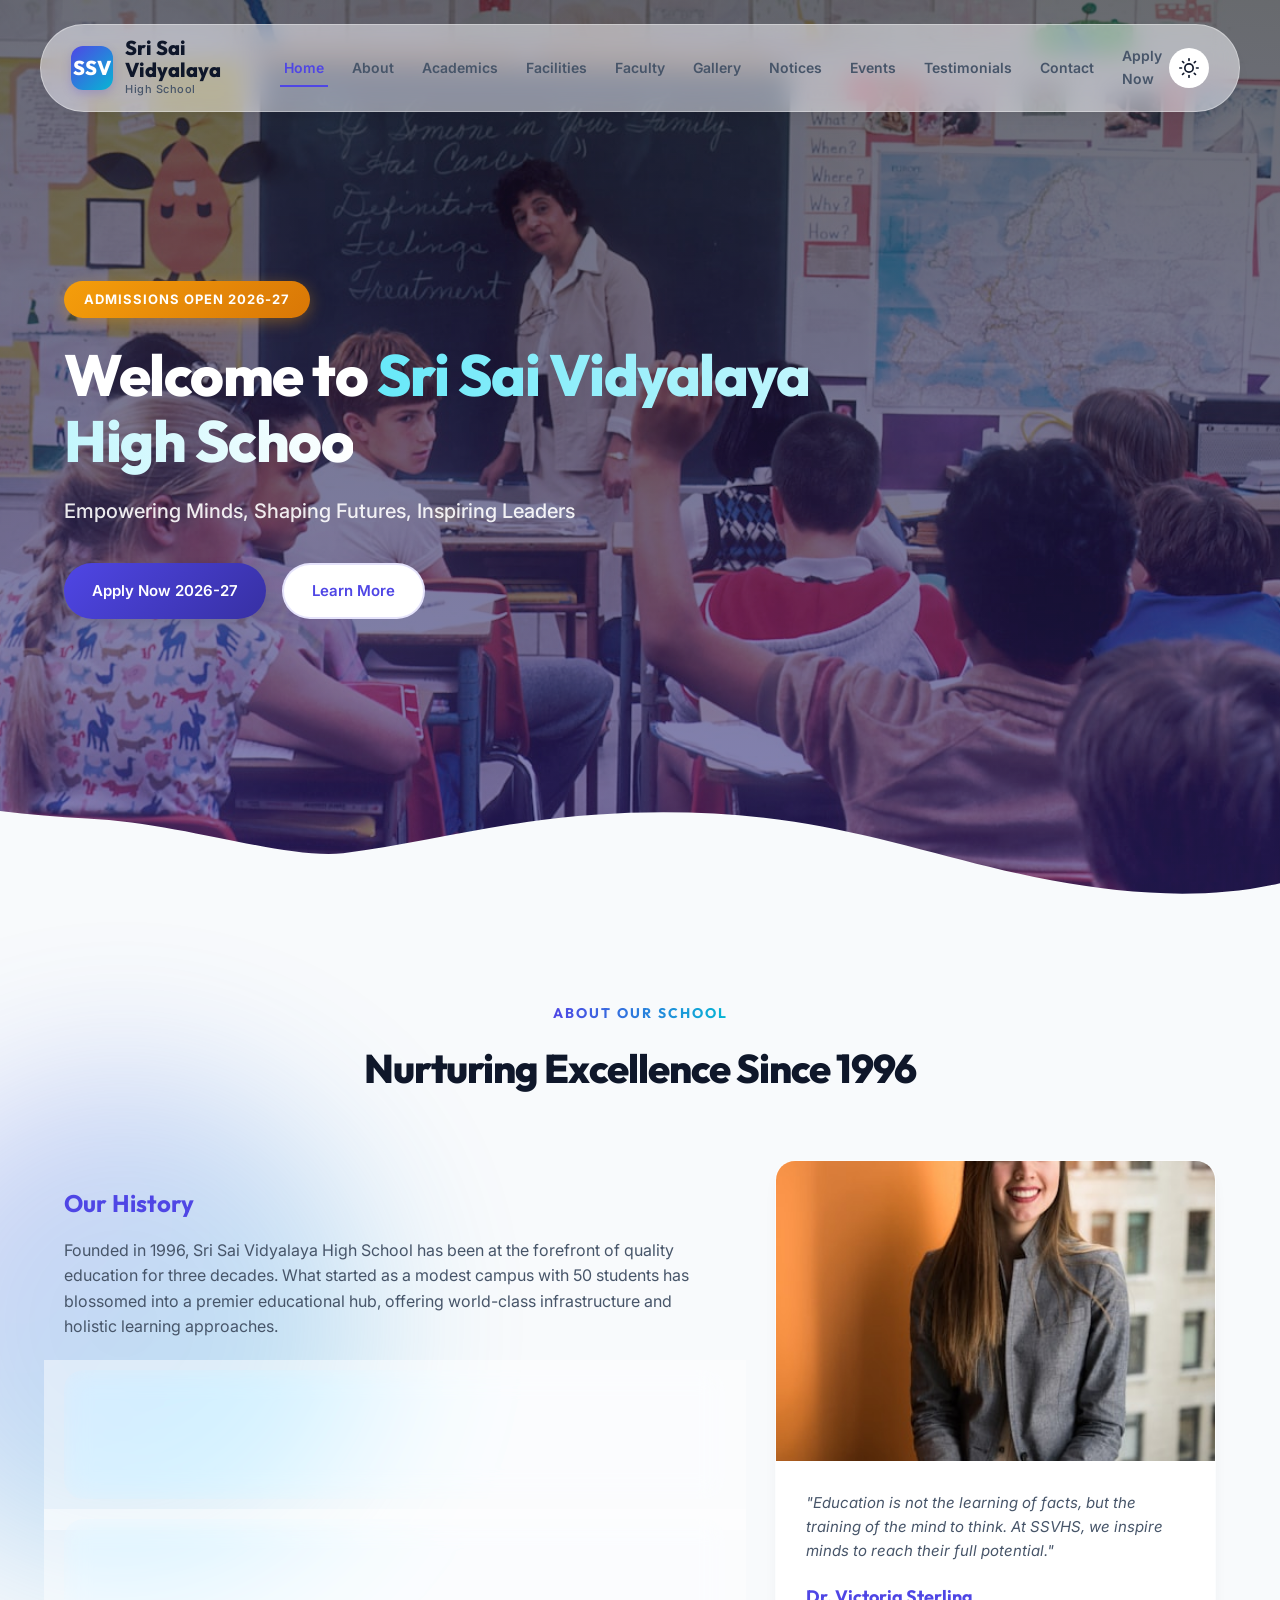
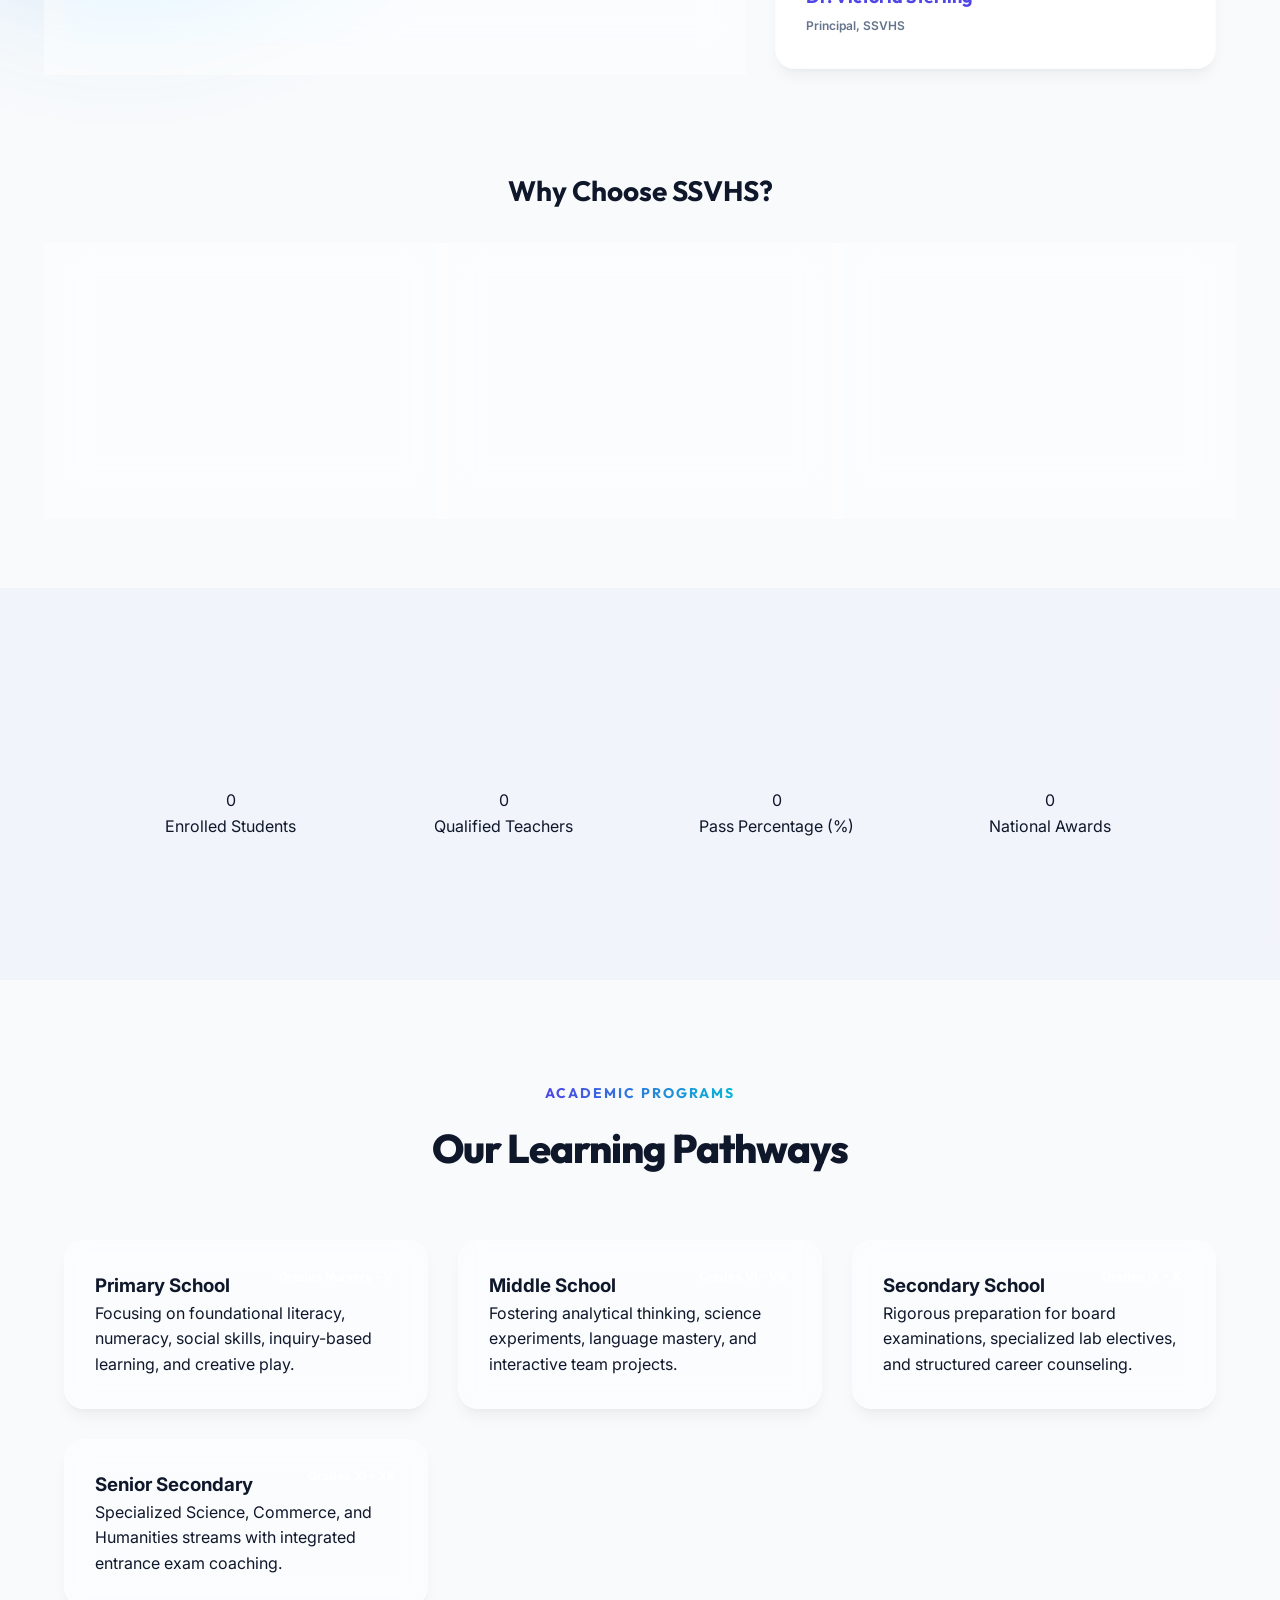
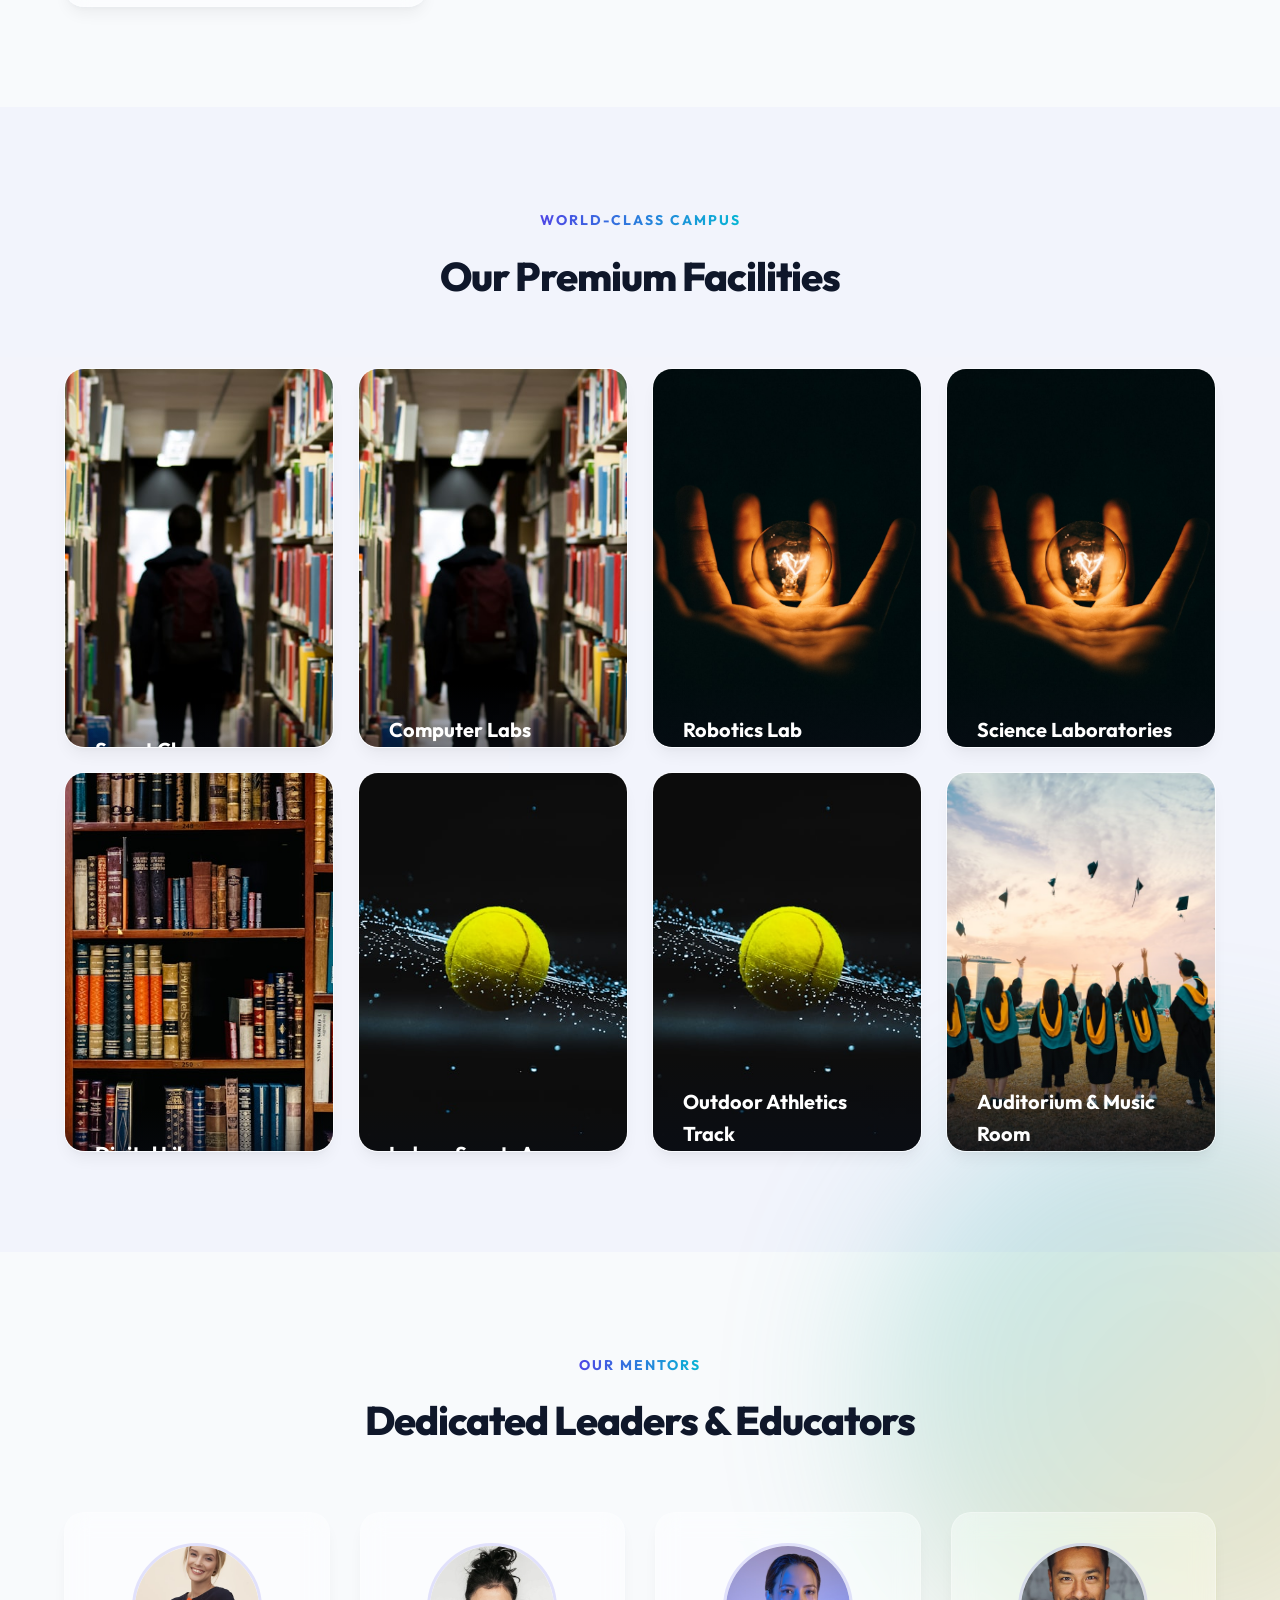
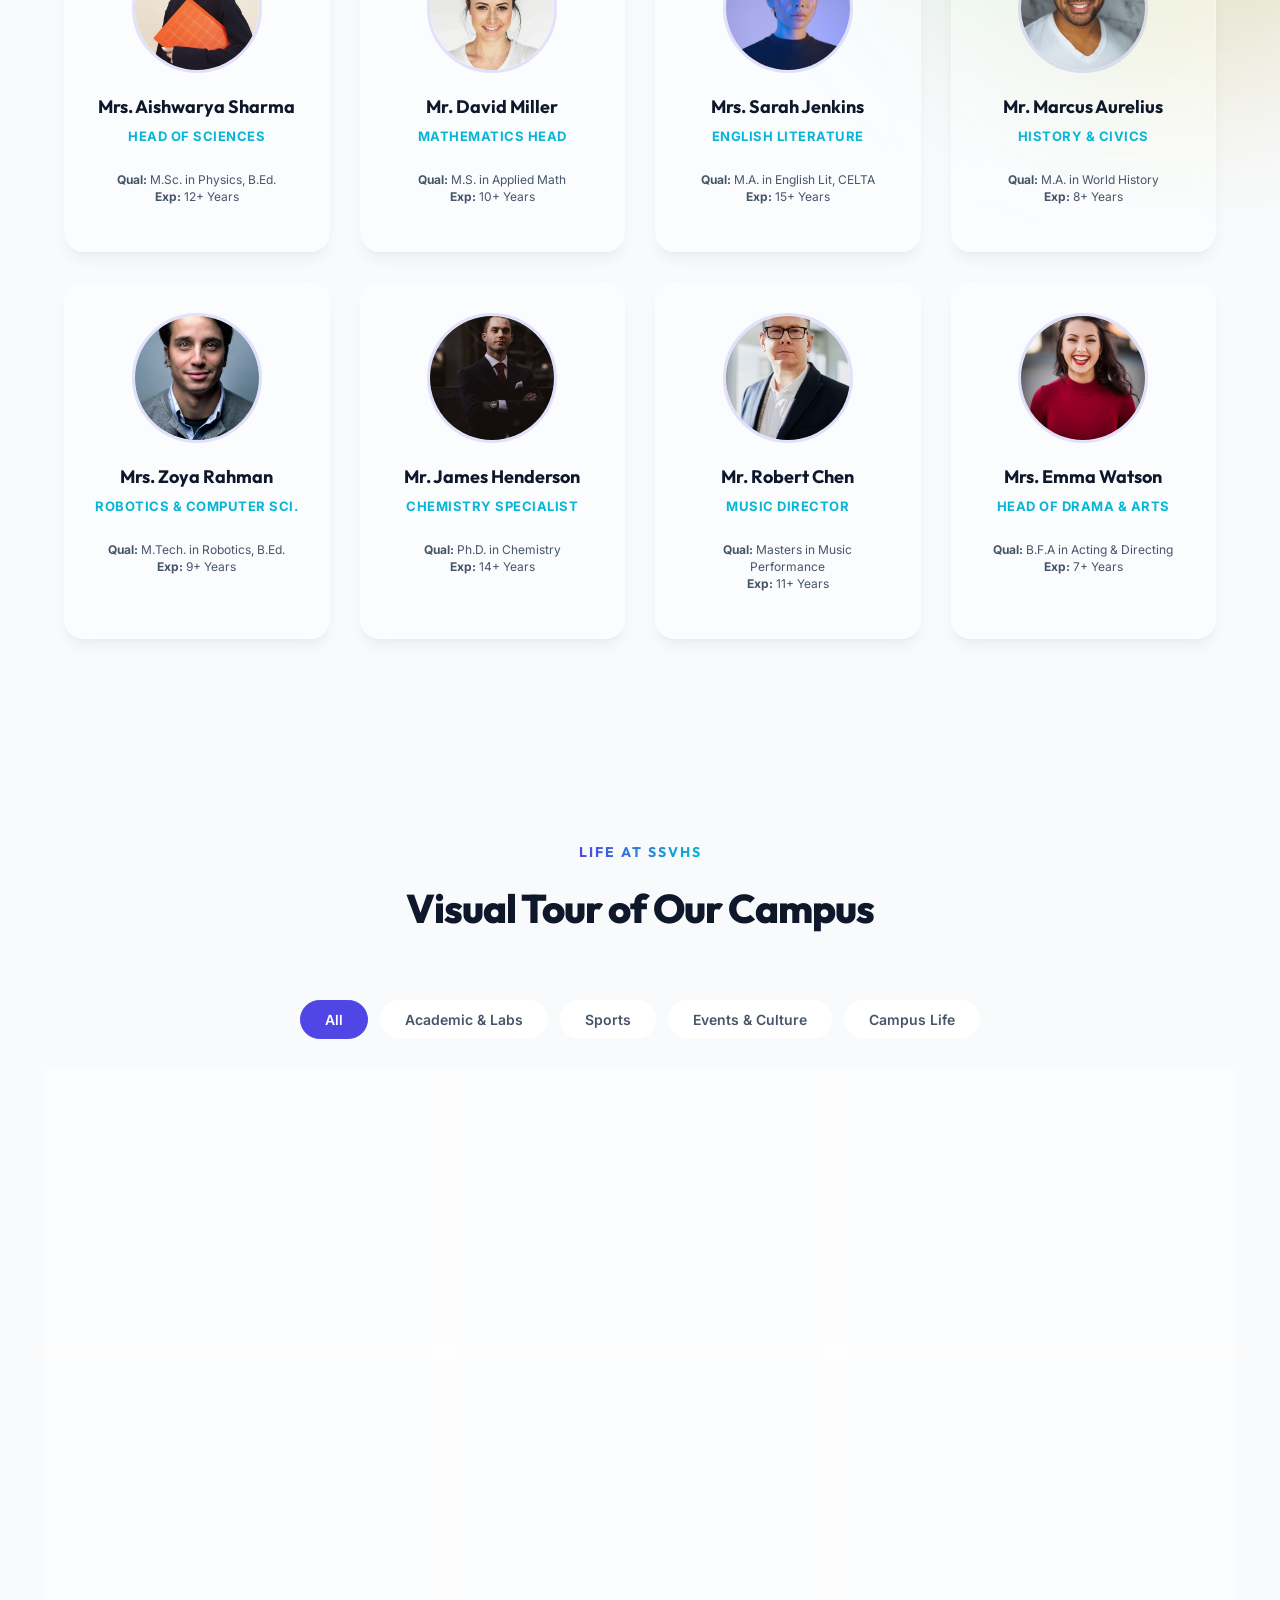
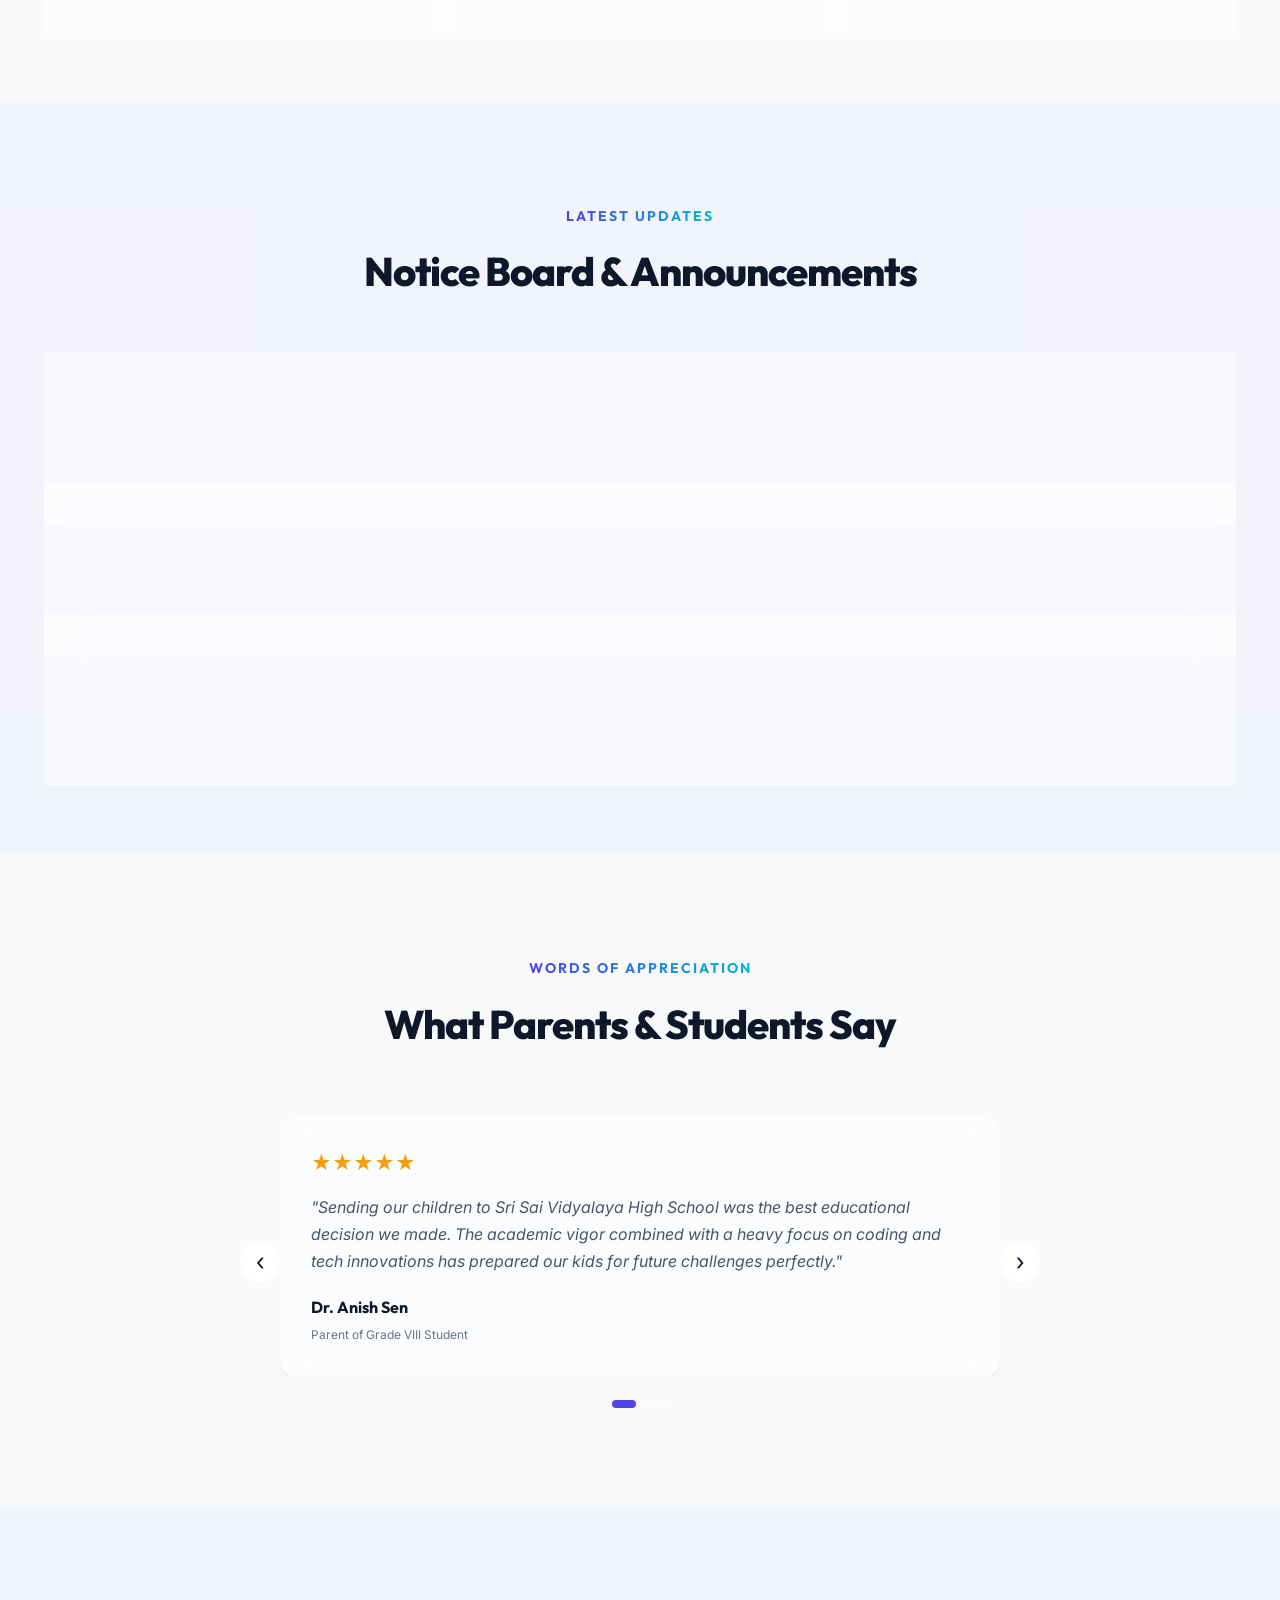
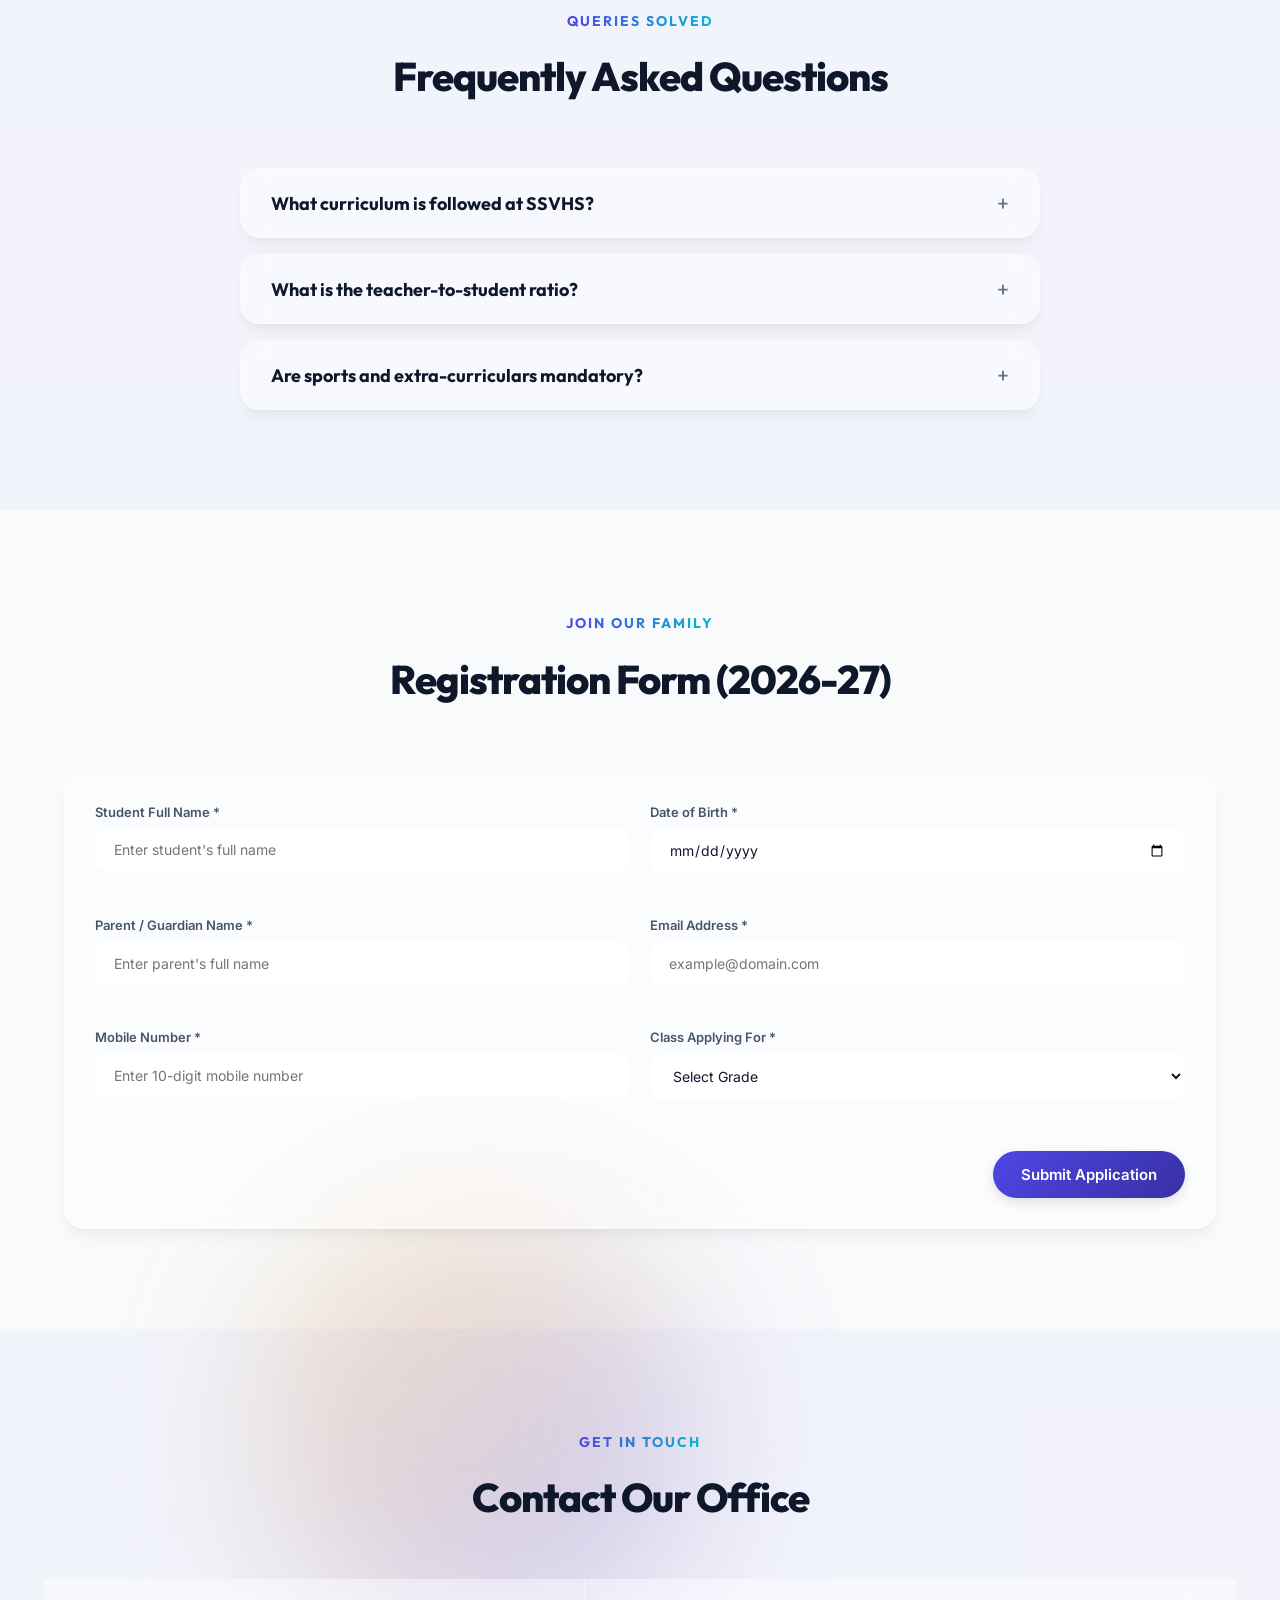
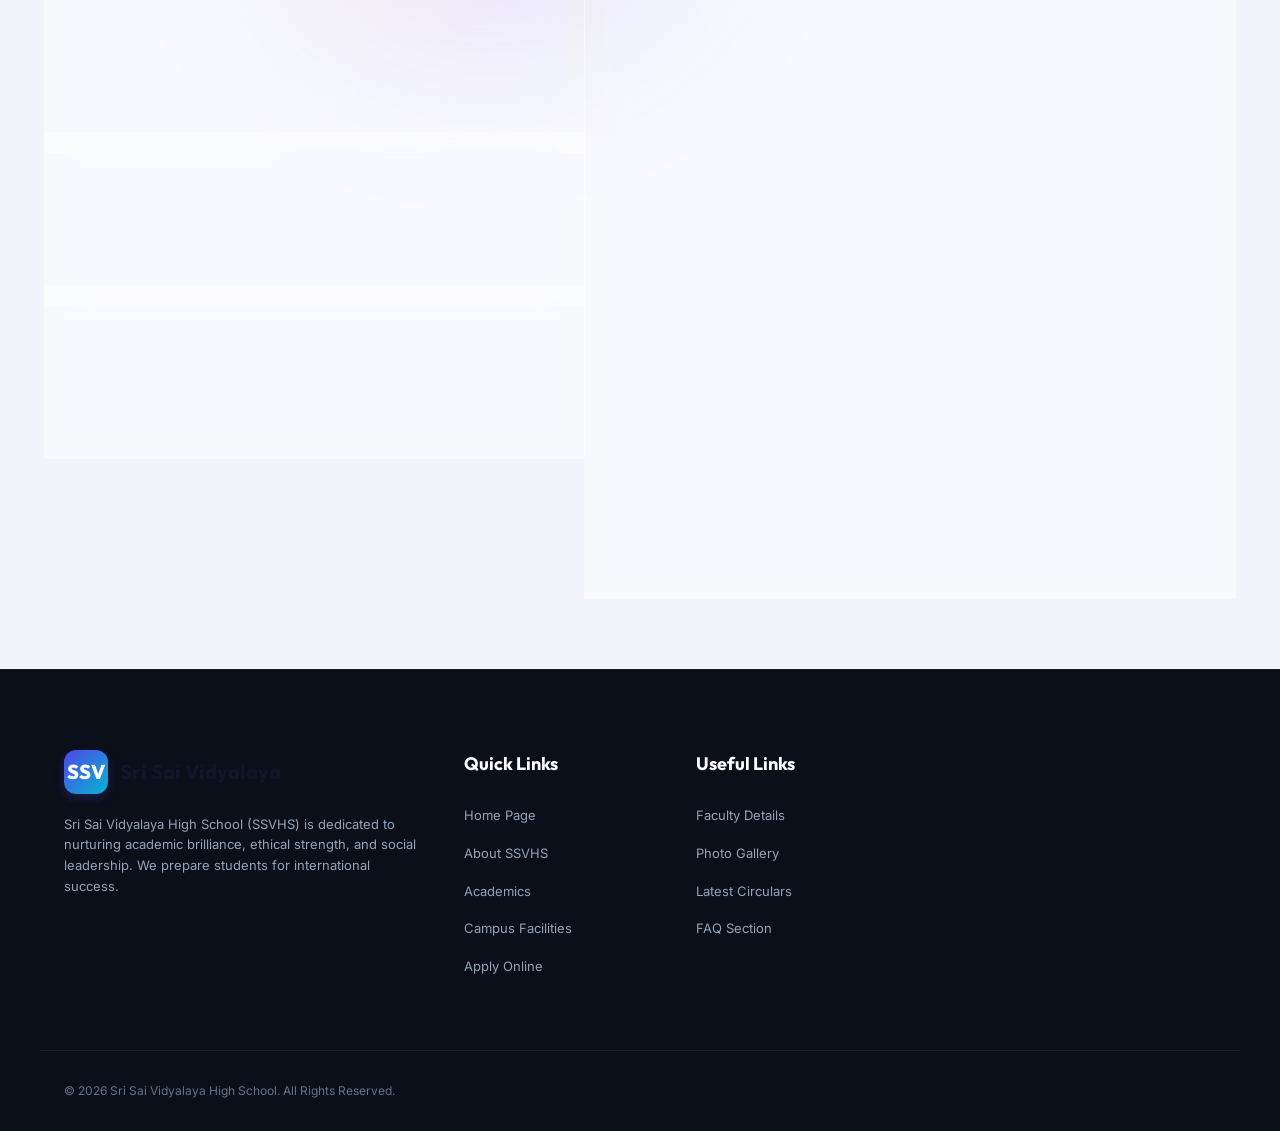
==== commit 304fe4c5: "Add files via upload" ====
--- a/index.html
+++ b/index.html
@@ -3,8 +3,8 @@
 <head>
     <meta charset="UTF-8">
     <meta name="viewport" content="width=device-width, initial-scale=1.0">
-    <title>Sri Sai Vidhyalaya High School | Shaping Global Leaders</title>
-    <meta name="description" content="Welcome to Sri Sai Vidhyalaya High School. A premium, modern learning environment fostering academic excellence, innovation, and holistic development. Admissions open for 2026-27.">
+    <title>Sri Sai Vidyalaya High School | Shaping Global Leaders</title>
+    <meta name="description" content="Welcome to Sri Sai Vidyalaya High School. A premium, modern learning environment fostering academic excellence, innovation, and holistic development. Admissions open for 2026-27.">
     <!-- Google Fonts -->
     <link rel="preconnect" href="https://fonts.googleapis.com">
     <link rel="preconnect" href="https://fonts.gstatic.com" crossorigin>
@@ -38,7 +38,7 @@
             <a href="#home" class="logo" id="logoLink">
                 <span class="logo-icon">SSV</span>
                 <div class="logo-text">
-                    <span class="logo-title">Sri Sai Vidhyalaya</span>
+                    <span class="logo-title">Sri Sai Vidyalaya</span>
                     <span class="logo-subtitle">High School</span>
                 </div>
             </a>
@@ -89,7 +89,7 @@
     <!-- Hero Section -->
     <section class="hero" id="home">
         <div class="hero-bg">
-            <img src="./images/hero.jpg" onerror="this.onerror=null;this.src='https://images.unsplash.com/photo-1577896851231-70ef18881754?auto=format&fit=crop&w=1200&q=80';" alt="Sri Sai Vidhyalaya High School Students" class="hero-image">
+            <img src="./images/hero.jpg" onerror="this.onerror=null;this.src='https://images.unsplash.com/photo-1577896851231-70ef18881754?auto=format&fit=crop&w=1200&q=80';" alt="Sri Sai Vidyalaya High School Students" class="hero-image">
             <div class="hero-overlay"></div>
         </div>
         
@@ -127,7 +127,7 @@
                 <div class="about-grid">
                     <div class="about-info reveal-left">
                         <h3>Our History</h3>
-                        <p>Founded in 1996, Sri Sai Vidhyalaya High School has been at the forefront of quality education for three decades. What started as a modest campus with 50 students has blossomed into a premier educational hub, offering world-class infrastructure and holistic learning approaches.</p>
+                        <p>Founded in 1996, Sri Sai Vidyalaya High School has been at the forefront of quality education for three decades. What started as a modest campus with 50 students has blossomed into a premier educational hub, offering world-class infrastructure and holistic learning approaches.</p>
                         
                         <div class="mission-vision">
                             <div class="mv-card glass-card">
@@ -488,7 +488,7 @@
                         </div>
                     </div>
                     <div class="gallery-item glass-card reveal-zoom" data-category="campus">
-                        <img src="./images/school.jpg" onerror="this.onerror=null;this.src='https://images.unsplash.com/photo-1541339907198-e08756dedf3f?auto=format&fit=crop&w=1200&q=80';" alt="Sri Sai Vidhyalaya High School building architecture">
+                        <img src="./images/school.jpg" onerror="this.onerror=null;this.src='https://images.unsplash.com/photo-1541339907198-e08756dedf3f?auto=format&fit=crop&w=1200&q=80';" alt="Sri Sai Vidyalaya High School building architecture">
                         <div class="gallery-info">
                             <h4>School Campus Building</h4>
                             <span class="gallery-tag">School Building</span>
@@ -547,7 +547,7 @@
                                 <div class="testimonial-rating">
                                     <span>&#9733;&#9733;&#9733;&#9733;&#9733;</span>
                                 </div>
-                                <p class="testimonial-text">"Sending our children to Sri Sai Vidhyalaya High School was the best educational decision we made. The academic vigor combined with a heavy focus on coding and tech innovations has prepared our kids for future challenges perfectly."</p>
+                                <p class="testimonial-text">"Sending our children to Sri Sai Vidyalaya High School was the best educational decision we made. The academic vigor combined with a heavy focus on coding and tech innovations has prepared our kids for future challenges perfectly."</p>
                                 <div class="testimonial-user">
                                     <div class="testimonial-user-info">
                                         <h4>Dr. Anish Sen</h4>
@@ -705,7 +705,7 @@
                     <div class="form-success-alert glass-card" id="formSuccessAlert" role="alert" hidden>
                         <div class="success-icon">&checkmark;</div>
                         <h3>Application Submitted Successfully!</h3>
-                        <p>Thank you for choosing Sri Sai Vidhyalaya High School. Our admission counselor will review your application and contact you on the registered mobile number within 24 hours.</p>
+                        <p>Thank you for choosing Sri Sai Vidyalaya High School. Our admission counselor will review your application and contact you on the registered mobile number within 24 hours.</p>
                         <button class="btn btn-primary" id="closeSuccessBtn">OK</button>
                     </div>
                 </div>
@@ -749,8 +749,8 @@
                             </div>
                             <div class="info-text">
                                 <h4>Email Enquiries</h4>
-                                <p>Admissions: admissions@srisaividhyalaya.edu.in</p>
-                                <p>Office Desk: info@srisaividhyalaya.edu.in</p>
+                                <p>Admissions: admissions@srisaividyalaya.edu.in</p>
+                                <p>Office Desk: info@srisaividyalaya.edu.in</p>
                             </div>
                         </div>
                     </div>
@@ -794,9 +794,9 @@
             <div class="footer-col reveal-fade">
                 <a href="#home" class="footer-logo">
                     <span class="logo-icon">SSV</span>
-                    <span class="logo-title">Sri Sai Vidhyalaya</span>
+                    <span class="logo-title">Sri Sai Vidyalaya</span>
                 </a>
-                <p class="footer-desc">Sri Sai Vidhyalaya High School (SSVHS) is dedicated to nurturing academic brilliance, ethical strength, and social leadership. We prepare students for international success.</p>
+                <p class="footer-desc">Sri Sai Vidyalaya High School (SSVHS) is dedicated to nurturing academic brilliance, ethical strength, and social leadership. We prepare students for international success.</p>
             </div>
 
             <div class="footer-col reveal-fade">
@@ -823,7 +823,7 @@
 
         <div class="footer-bottom">
             <div class="container footer-bottom-flex">
-                <p>&copy; 2026 Sri Sai Vidhyalaya High School. All Rights Reserved.</p>
+                <p>&copy; 2026 Sri Sai Vidyalaya High School. All Rights Reserved.</p>
             </div>
         </div>
     </footer>
--- a/style.css
+++ b/style.css
@@ -1,5 +1,5 @@
 /* ==========================================================================
-   SRI SAI VIDHYALAYA HIGH SCHOOL - STYLESHEET
+   SRI SAI Vidyalaya HIGH SCHOOL - STYLESHEET
    Modern Design System, CSS Grid, Glassmorphism, and Animations
    ========================================================================== */
 
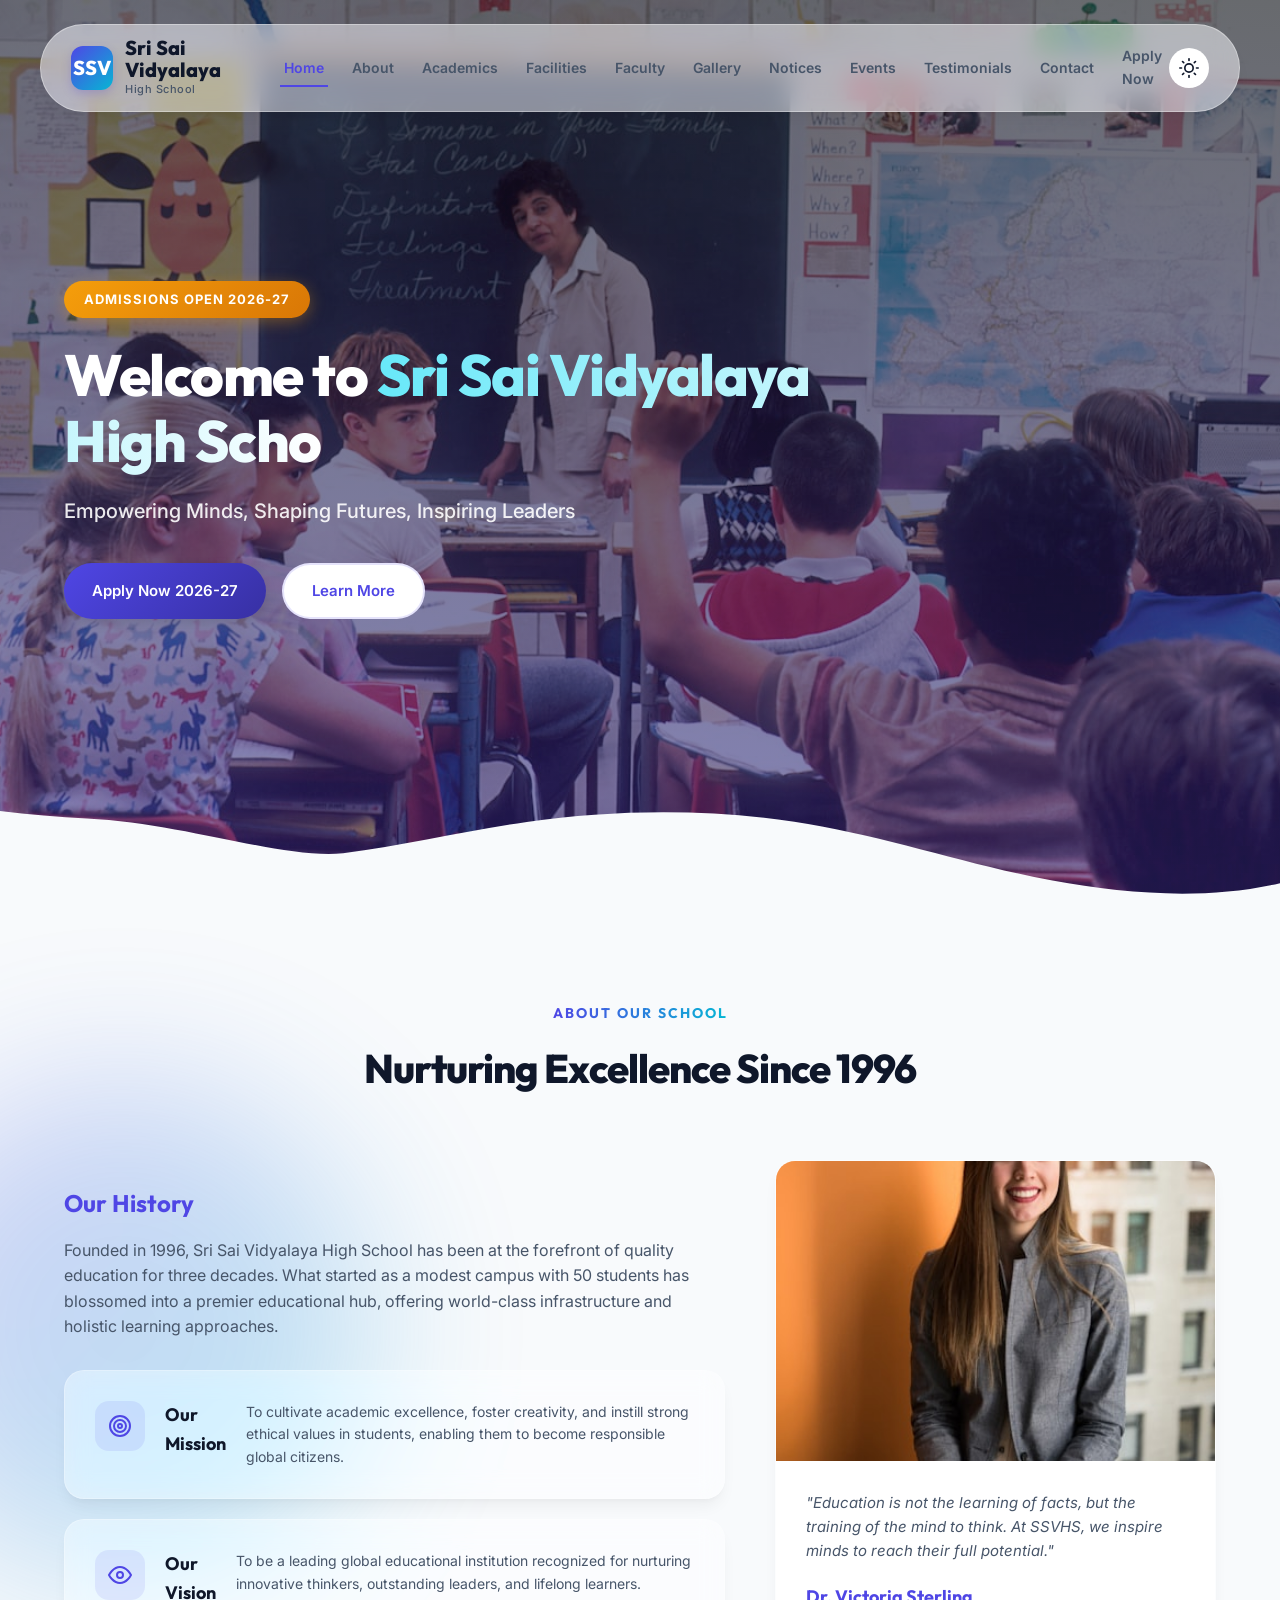
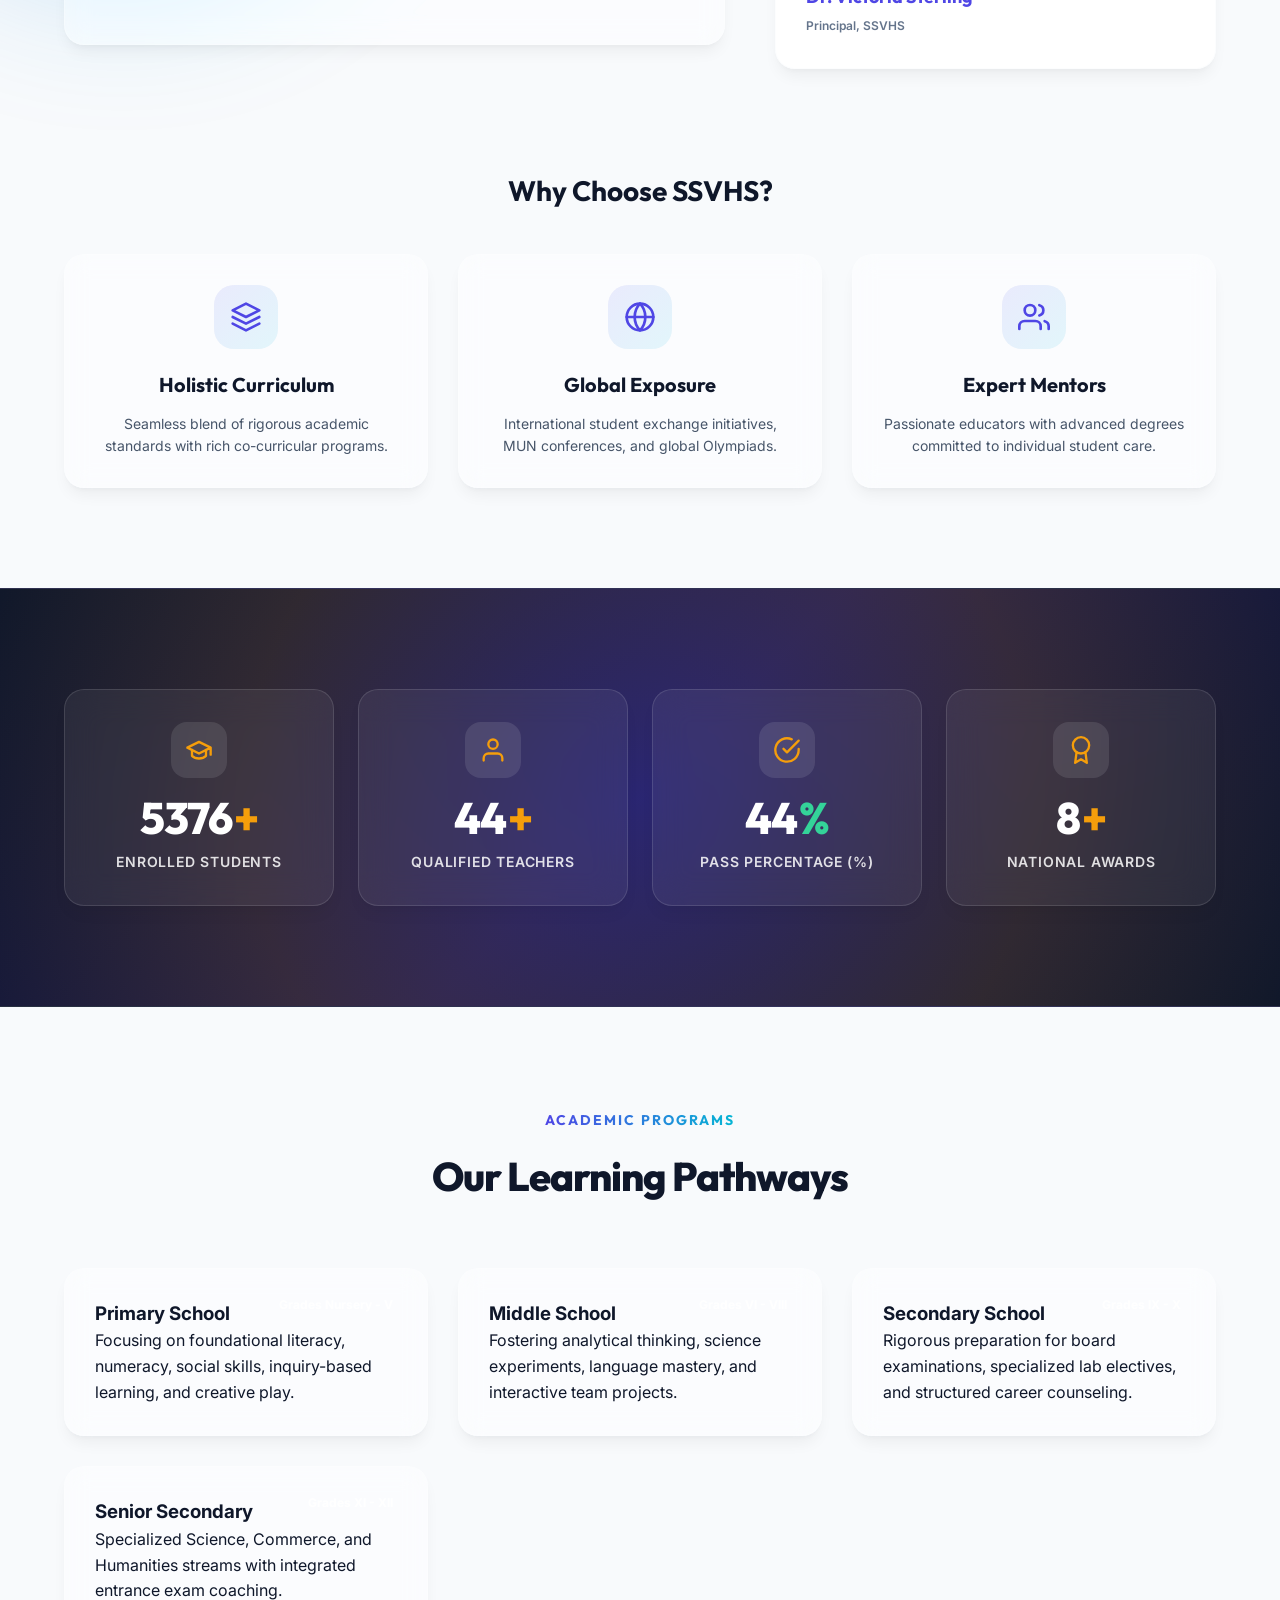
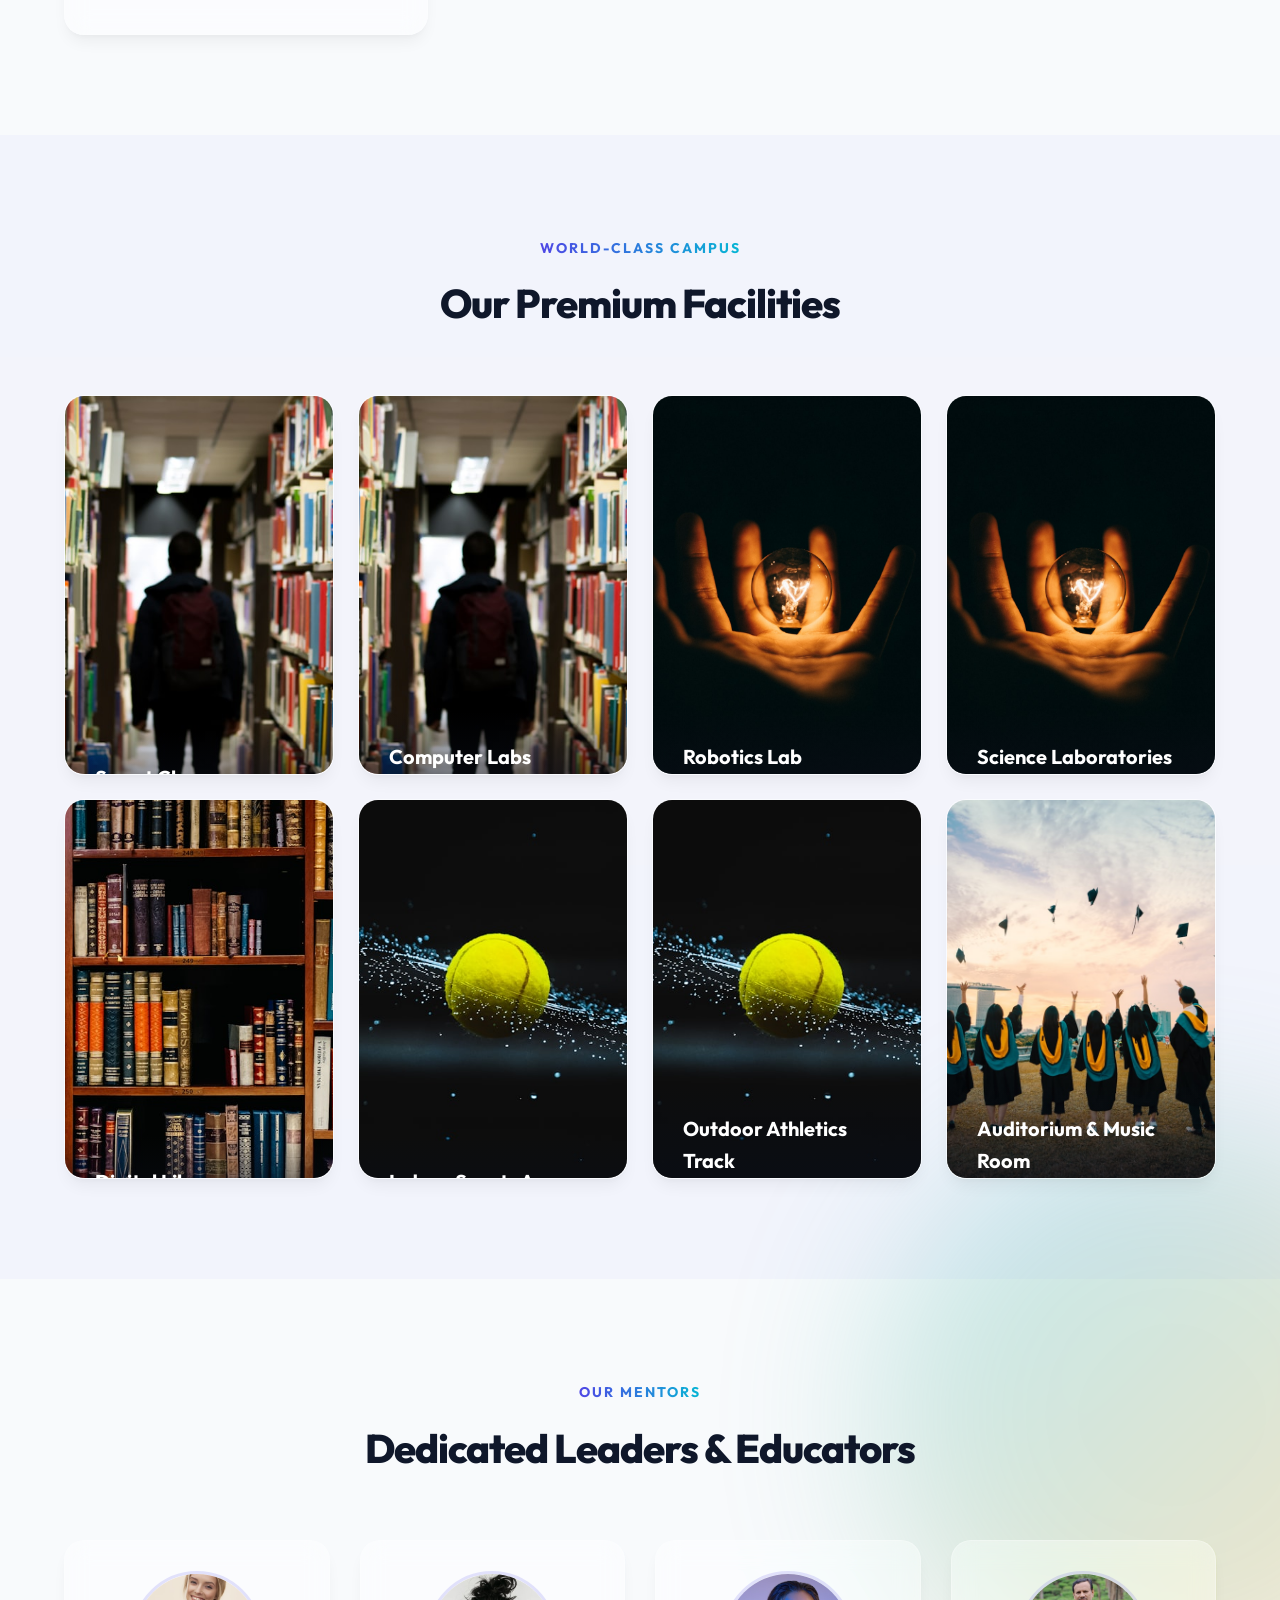
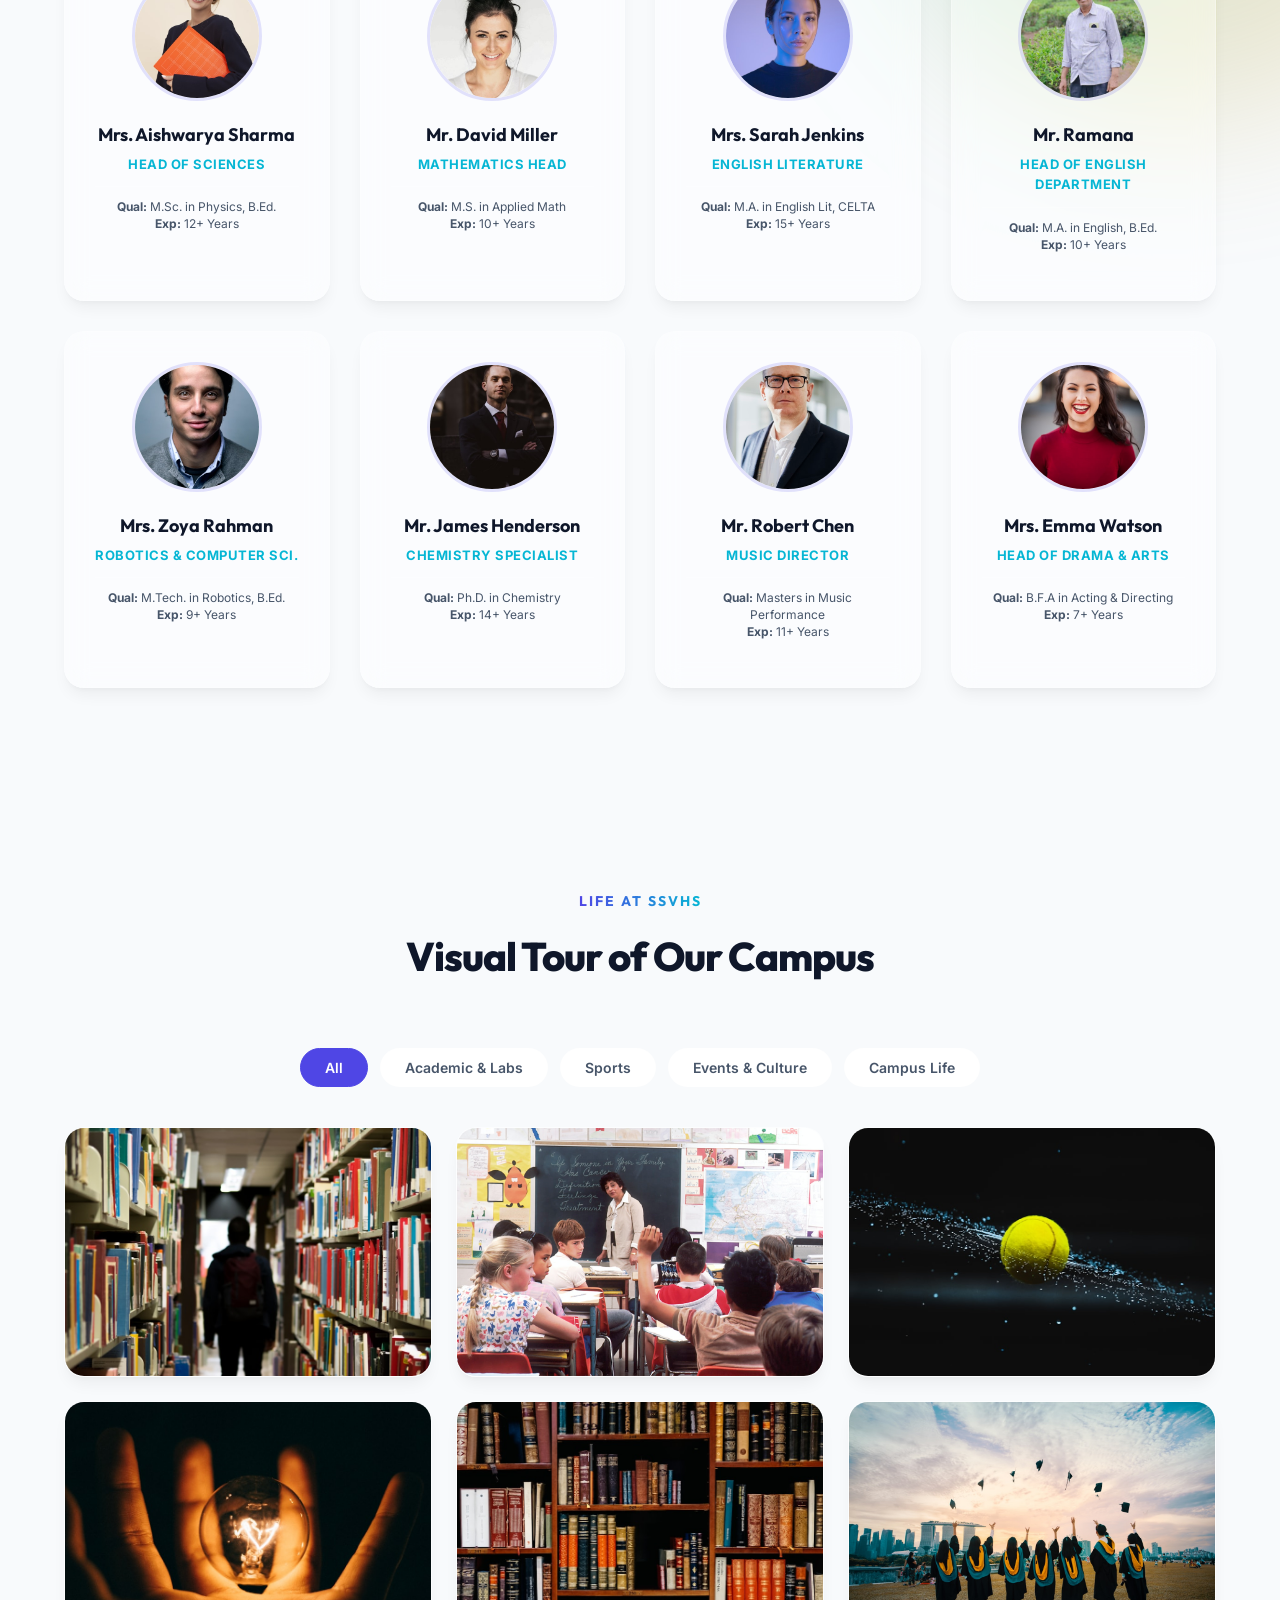
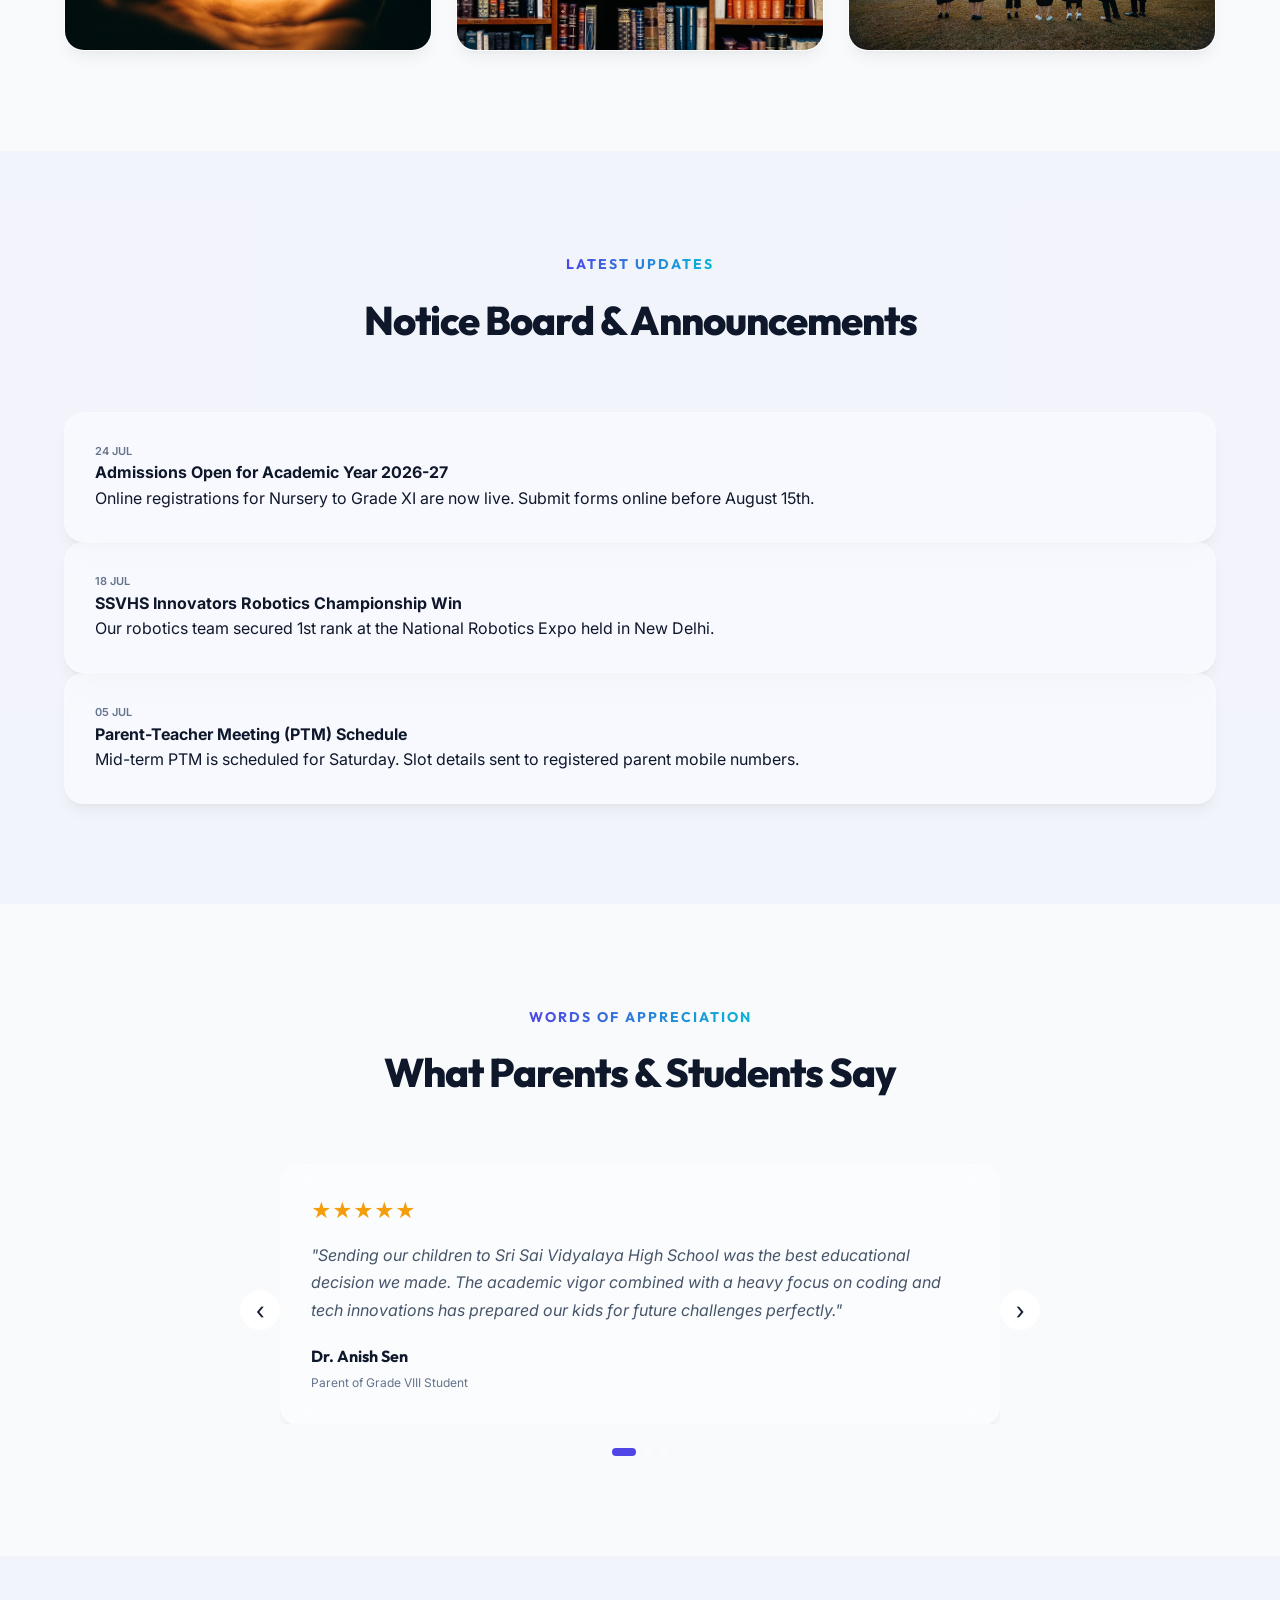
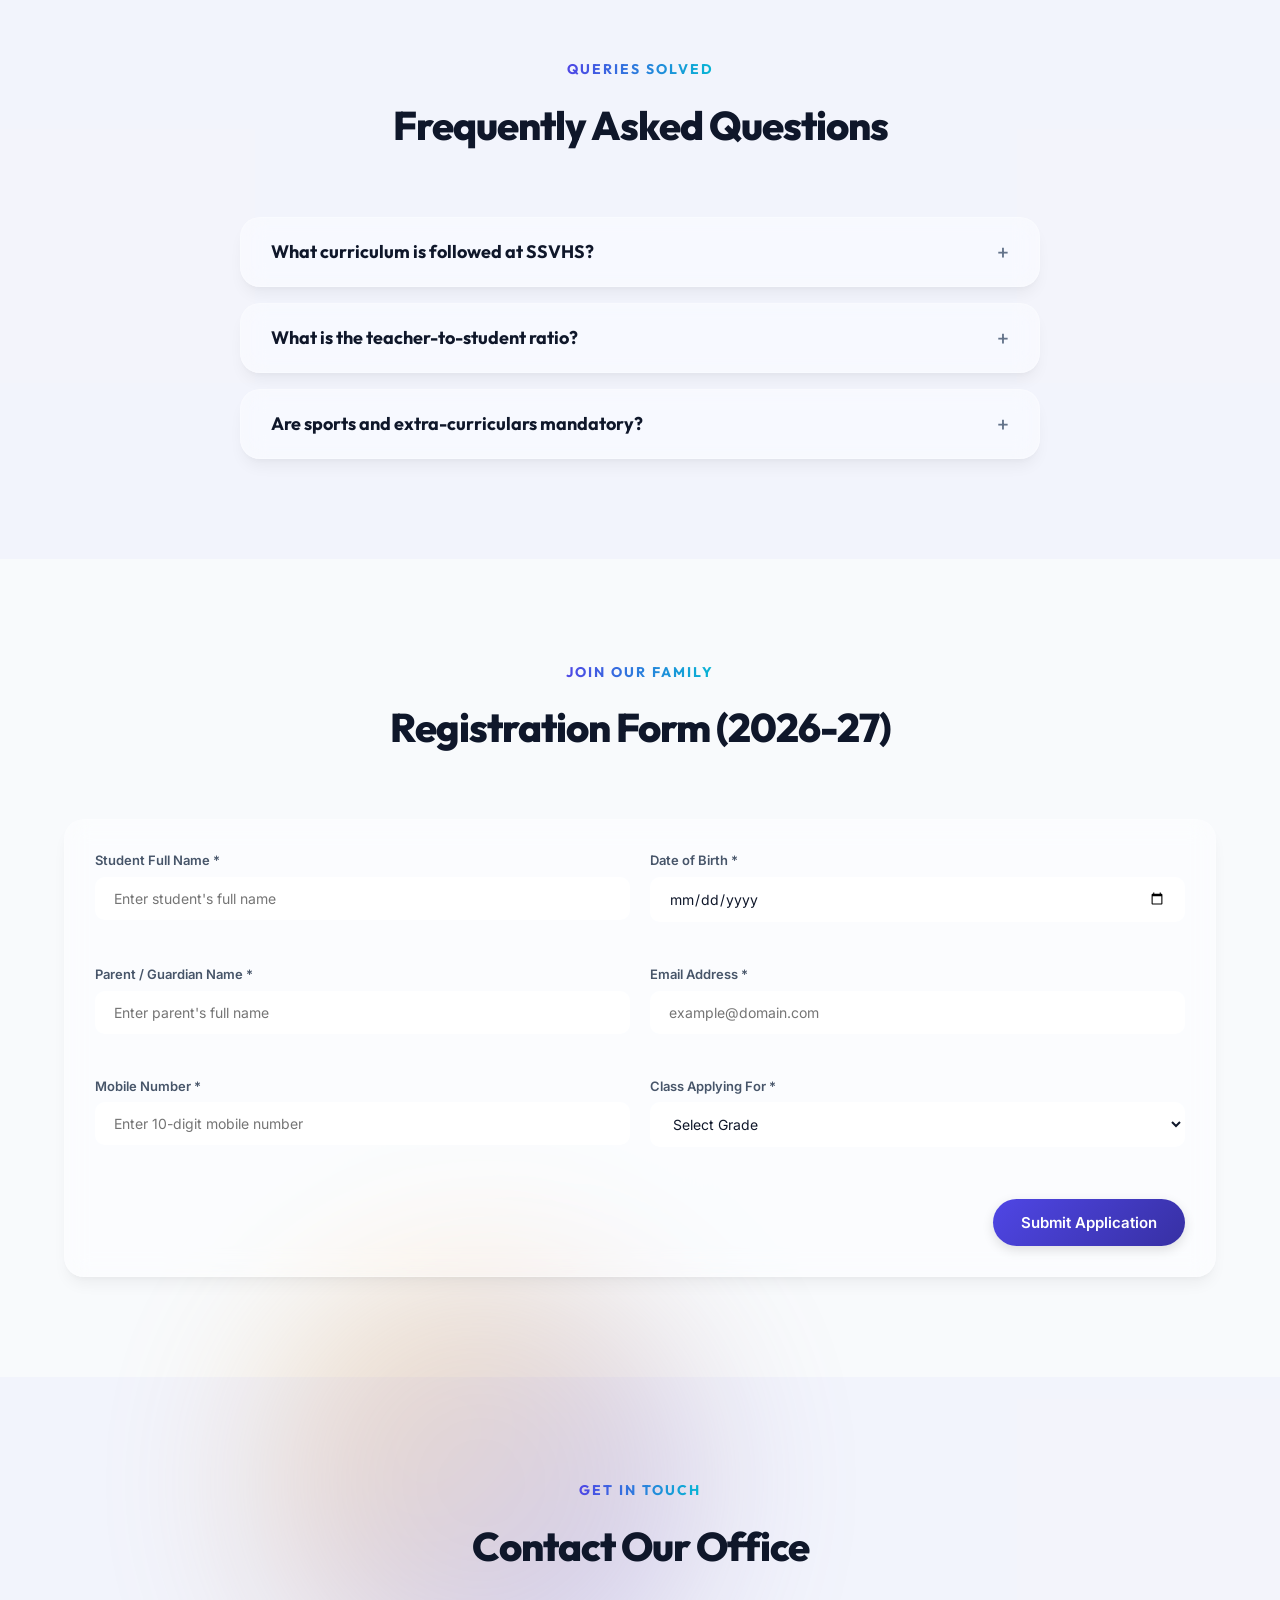
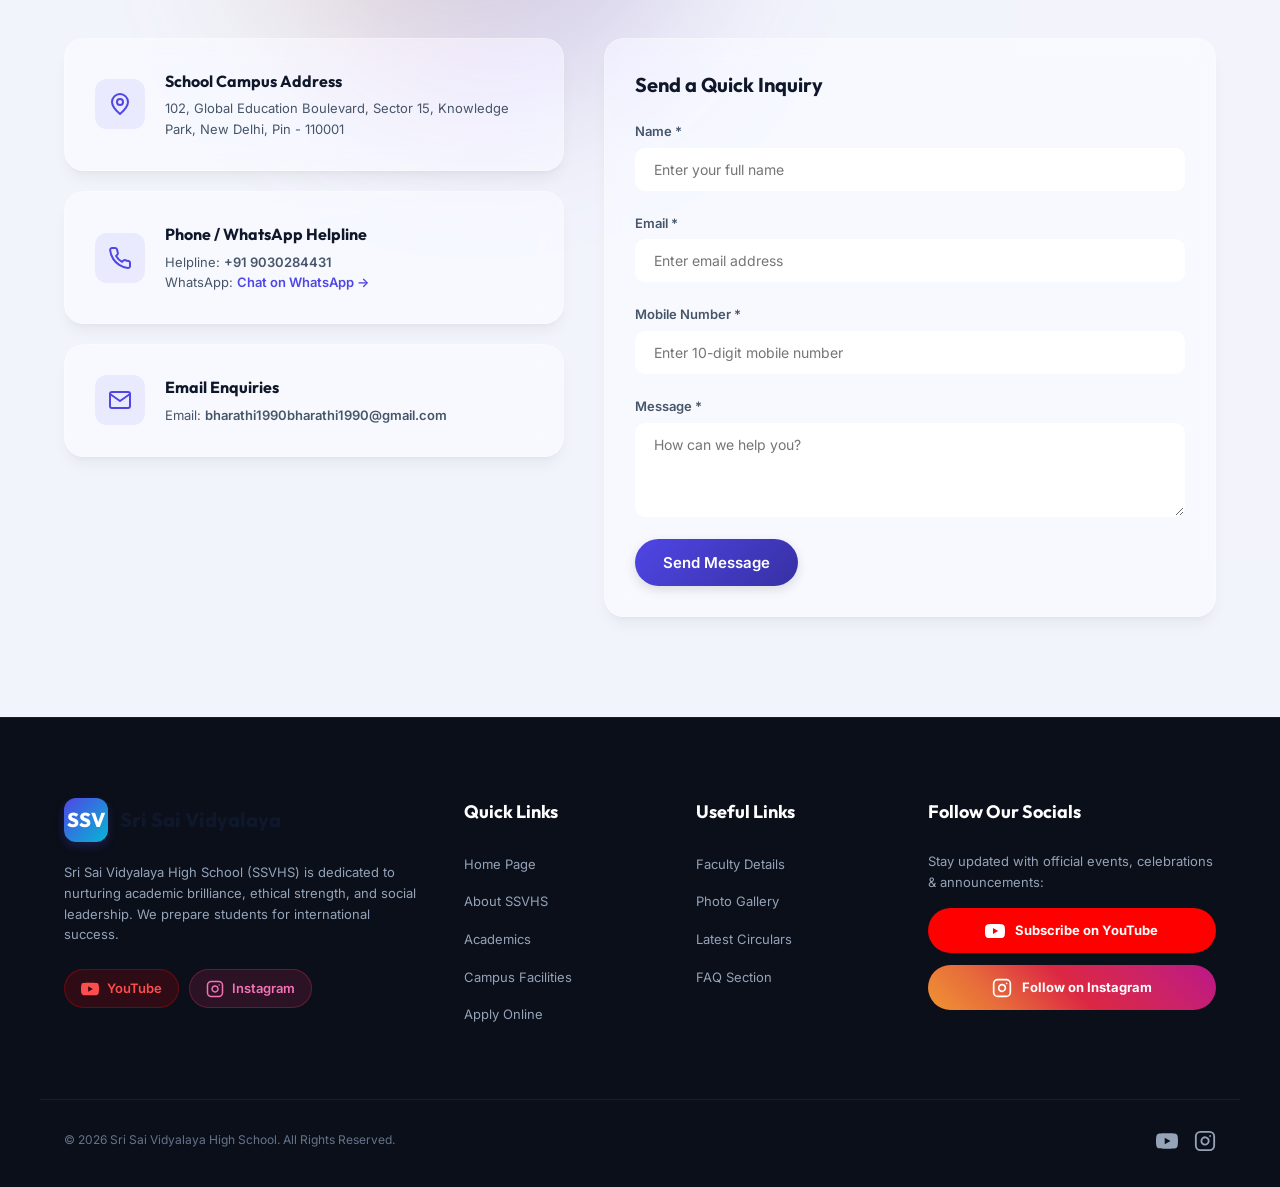
==== commit e05d806f: "Add files via upload" ====
--- a/index.html
+++ b/index.html
@@ -193,23 +193,38 @@
         </section>
 
         <!-- Stats Counter Section -->
-        <section class="stats section-padding section-bg">
+        <section class="stats section-padding" id="statsSection">
             <div class="container">
                 <div class="stats-container">
-                    <div class="stats-item reveal-zoom">
-                        <div class="stats-number" data-target="2500">0</div>
+                    <div class="stats-item glass-card reveal-zoom">
+                        <div class="stats-icon">
+                            <svg xmlns="http://www.w3.org/2000/svg" viewBox="0 0 24 24" fill="none" stroke="currentColor" stroke-width="2" stroke-linecap="round" stroke-linejoin="round"><path d="M22 10v6M2 10l10-5 10 5-10 5z"></path><path d="M6 12v5c3 3 9 3 12 0v-5"></path></svg>
+                        </div>
+                        <div class="stats-number" data-target="12000">0</div>
                         <p class="stats-label">Enrolled Students</p>
                     </div>
-                    <div class="stats-item reveal-zoom">
-                        <div class="stats-number" data-target="150">0</div>
+
+                    <div class="stats-item glass-card reveal-zoom">
+                        <div class="stats-icon">
+                            <svg xmlns="http://www.w3.org/2000/svg" viewBox="0 0 24 24" fill="none" stroke="currentColor" stroke-width="2" stroke-linecap="round" stroke-linejoin="round"><path d="M20 21v-2a4 4 0 0 0-4-4H8a4 4 0 0 0-4 4v2"></path><circle cx="12" cy="7" r="4"></circle></svg>
+                        </div>
+                        <div class="stats-number" data-target="100">0</div>
                         <p class="stats-label">Qualified Teachers</p>
                     </div>
-                    <div class="stats-item reveal-zoom">
-                        <div class="stats-number" data-target="98">0</div>
+
+                    <div class="stats-item glass-card reveal-zoom">
+                        <div class="stats-icon">
+                            <svg xmlns="http://www.w3.org/2000/svg" viewBox="0 0 24 24" fill="none" stroke="currentColor" stroke-width="2" stroke-linecap="round" stroke-linejoin="round"><path d="M22 11.08V12a10 10 0 1 1-5.93-9.14"></path><polyline points="22 4 12 14.01 9 11.01"></polyline></svg>
+                        </div>
+                        <div class="stats-number stats-percent" data-target="100">0</div>
                         <p class="stats-label">Pass Percentage (%)</p>
                     </div>
-                    <div class="stats-item reveal-zoom">
-                        <div class="stats-number" data-target="45">0</div>
+
+                    <div class="stats-item glass-card reveal-zoom">
+                        <div class="stats-icon">
+                            <svg xmlns="http://www.w3.org/2000/svg" viewBox="0 0 24 24" fill="none" stroke="currentColor" stroke-width="2" stroke-linecap="round" stroke-linejoin="round"><circle cx="12" cy="8" r="7"></circle><polyline points="8.21 13.89 7 23 12 20 17 23 15.79 13.88"></polyline></svg>
+                        </div>
+                        <div class="stats-number" data-target="20">0</div>
                         <p class="stats-label">National Awards</p>
                     </div>
                 </div>
@@ -378,13 +393,13 @@
                     </div>
                     <div class="faculty-card glass-card reveal-slide-up">
                         <div class="faculty-img-container">
-                            <img src="./images/teacher4.jpg" onerror="this.onerror=null;this.src='https://images.unsplash.com/photo-1507003211169-0a1dd7228f2d?auto=format&fit=crop&w=400&q=80';" alt="Marcus Aurelius" class="faculty-img">
-                        </div>
-                        <h4>Mr. Marcus Aurelius</h4>
-                        <span class="faculty-subject">History & Civics</span>
+                            <img src="./images/teacher4.png" onerror="this.onerror=null;this.src='https://images.unsplash.com/photo-1507003211169-0a1dd7228f2d?auto=format&fit=crop&w=400&q=80';" alt="Mr. Ramana" class="faculty-img">
+                        </div>
+                        <h4>Mr. Ramana</h4>
+                        <span class="faculty-subject">Head of English Department</span>
                         <div class="faculty-qualifications">
-                            <p><strong>Qual:</strong> M.A. in World History</p>
-                            <p><strong>Exp:</strong> 8+ Years</p>
+                            <p><strong>Qual:</strong> M.A. in English, B.Ed.</p>
+                            <p><strong>Exp:</strong> 10+ Years</p>
                         </div>
                     </div>
                     <div class="faculty-card glass-card reveal-slide-up">
@@ -651,7 +666,7 @@
                 </div>
 
                 <div class="admissions-form-wrapper glass-card">
-                    <form id="admissionForm" novalidate>
+                    <form id="admissionForm" action="https://formspree.io/f/bharathi1990bharathi1990@gmail.com" method="POST" novalidate>
                         <div class="form-grid">
                             <div class="form-group">
                                 <label for="studentName">Student Full Name *</label>
@@ -705,8 +720,12 @@
                     <div class="form-success-alert glass-card" id="formSuccessAlert" role="alert" hidden>
                         <div class="success-icon">&checkmark;</div>
                         <h3>Application Submitted Successfully!</h3>
-                        <p>Thank you for choosing Sri Sai Vidyalaya High School. Our admission counselor will review your application and contact you on the registered mobile number within 24 hours.</p>
-                        <button class="btn btn-primary" id="closeSuccessBtn">OK</button>
+                        <p>Your admission application details have been dispatched to <strong>bharathi1990bharathi1990@gmail.com</strong> and WhatsApp <strong>+91 9030284431</strong>.</p>
+                        <div style="display: flex; gap: 10px; flex-wrap: wrap; justify-content: center; margin-top: 15px;">
+                            <a id="admissionWaBtn" href="https://wa.me/919030284431" target="_blank" class="btn btn-primary" style="background:#25D366; border-color:#25D366;">💬 Send via WhatsApp</a>
+                            <a id="admissionMailBtn" href="mailto:bharathi1990bharathi1990@gmail.com" class="btn btn-secondary">✉️ Send via Email</a>
+                        </div>
+                        <button class="btn btn-primary" id="closeSuccessBtn" style="margin-top: 15px;">Close</button>
                     </div>
                 </div>
             </div>
@@ -737,9 +756,9 @@
                                 <svg xmlns="http://www.w3.org/2000/svg" viewBox="0 0 24 24" fill="none" stroke="currentColor" stroke-width="2" stroke-linecap="round" stroke-linejoin="round"><path d="M22 16.92v3a2 2 0 0 1-2.18 2 19.79 19.79 0 0 1-8.63-3.07 19.5 19.5 0 0 1-6-6 19.79 19.79 0 0 1-3.07-8.67A2 2 0 0 1 4.11 2h3a2 2 0 0 1 2 1.72 12.84 12.84 0 0 0 .7 2.81 2 2 0 0 1-.45 2.11L8.09 9.91a16 16 0 0 0 6 6l1.27-1.27a2 2 0 0 1 2.11-.45 12.84 12.84 0 0 0 2.81.7A2 2 0 0 1 22 16.92z"></path></svg>
                             </div>
                             <div class="info-text">
-                                <h4>Phone Support</h4>
-                                <p>Reception: +91 11 2548 9600</p>
-                                <p>Admissions Helpline: +91 99999 55500</p>
+                                <h4>Phone / WhatsApp Helpline</h4>
+                                <p>Helpline: <a href="tel:9030284431" style="color:inherit; font-weight:600;">+91 9030284431</a></p>
+                                <p>WhatsApp: <a href="https://wa.me/919030284431" target="_blank" style="color:var(--primary); font-weight:600;">Chat on WhatsApp &rarr;</a></p>
                             </div>
                         </div>
 
@@ -749,8 +768,7 @@
                             </div>
                             <div class="info-text">
                                 <h4>Email Enquiries</h4>
-                                <p>Admissions: admissions@srisaividyalaya.edu.in</p>
-                                <p>Office Desk: info@srisaividyalaya.edu.in</p>
+                                <p>Email: <a href="mailto:bharathi1990bharathi1990@gmail.com" style="color:inherit; font-weight:600;">bharathi1990bharathi1990@gmail.com</a></p>
                             </div>
                         </div>
                     </div>
@@ -758,7 +776,7 @@
                     <div class="contact-actions reveal-right">
                         <div class="contact-form-panel glass-card">
                             <h3>Send a Quick Inquiry</h3>
-                            <form id="contactForm" novalidate>
+                            <form id="contactForm" action="https://formspree.io/f/bharathi1990bharathi1990@gmail.com" method="POST" novalidate>
                                 <div class="form-group">
                                     <label for="contactName">Name *</label>
                                     <input type="text" id="contactName" name="contactName" placeholder="Enter your full name" required>
@@ -781,6 +799,17 @@
                                 </div>
                                 <button type="submit" class="btn btn-primary ripple-btn" id="submitContact">Send Message</button>
                             </form>
+
+                            <div class="form-success-alert glass-card" id="contactSuccessAlert" role="alert" hidden>
+                                <div class="success-icon">&checkmark;</div>
+                                <h3>Inquiry Sent Successfully!</h3>
+                                <p>Your inquiry details have been dispatched to <strong>bharathi1990bharathi1990@gmail.com</strong> and WhatsApp <strong>+91 9030284431</strong>.</p>
+                                <div style="display: flex; gap: 10px; flex-wrap: wrap; justify-content: center; margin-top: 15px;">
+                                    <a id="contactWaBtn" href="https://wa.me/919030284431" target="_blank" class="btn btn-primary" style="background:#25D366; border-color:#25D366;">💬 Send via WhatsApp</a>
+                                    <a id="contactMailBtn" href="mailto:bharathi1990bharathi1990@gmail.com" class="btn btn-secondary">✉️ Send via Email</a>
+                                </div>
+                                <button class="btn btn-primary" id="closeContactSuccessBtn" style="margin-top: 15px;">Close</button>
+                            </div>
                         </div>
                     </div>
                 </div>
@@ -797,6 +826,16 @@
                     <span class="logo-title">Sri Sai Vidyalaya</span>
                 </a>
                 <p class="footer-desc">Sri Sai Vidyalaya High School (SSVHS) is dedicated to nurturing academic brilliance, ethical strength, and social leadership. We prepare students for international success.</p>
+                <div class="footer-social-buttons">
+                    <a href="https://www.youtube.com/@SRISAIVIDYALAYAHIGHSCHOOLRJPT" target="_blank" rel="noopener noreferrer" class="social-badge youtube-badge" aria-label="YouTube Channel">
+                        <svg xmlns="http://www.w3.org/2000/svg" width="18" height="18" viewBox="0 0 24 24" fill="currentColor"><path d="M23.498 6.186a3.016 3.016 0 0 0-2.122-2.136C19.505 3.545 12 3.545 12 3.545s-7.505 0-9.377.505A3.017 3.017 0 0 0 .502 6.186C0 8.07 0 12 0 12s0 3.93.502 5.814a3.016 3.016 0 0 0 2.122 2.136c1.871.505 9.376.505 9.376.505s7.505 0 9.377-.505a3.015 3.015 0 0 0 2.122-2.136C24 15.93 24 12 24 12s0-3.93-.502-5.814zM9.545 15.568V8.432L15.818 12l-6.273 3.568z"/></svg>
+                        <span>YouTube</span>
+                    </a>
+                    <a href="https://www.instagram.com/srisaividyalayaschoolrjpt/" target="_blank" rel="noopener noreferrer" class="social-badge insta-badge" aria-label="Instagram Profile">
+                        <svg xmlns="http://www.w3.org/2000/svg" width="18" height="18" viewBox="0 0 24 24" fill="none" stroke="currentColor" stroke-width="2" stroke-linecap="round" stroke-linejoin="round"><rect x="2" y="2" width="20" height="20" rx="5" ry="5"></rect><path d="M16 11.37A4 4 0 1 1 12.63 8 4 4 0 0 1 16 11.37z"></path><line x1="17.5" y1="6.5" x2="17.51" y2="6.5"></line></svg>
+                        <span>Instagram</span>
+                    </a>
+                </div>
             </div>
 
             <div class="footer-col reveal-fade">
@@ -819,11 +858,34 @@
                     <li><a href="#faq">FAQ Section</a></li>
                 </ul>
             </div>
+
+            <div class="footer-col reveal-fade">
+                <h4>Follow Our Socials</h4>
+                <p style="font-size: 13px; color: #94a3b8; margin-bottom: 16px;">Stay updated with official events, celebrations & announcements:</p>
+                <div style="display: flex; flex-direction: column; gap: 12px;">
+                    <a href="https://www.youtube.com/@SRISAIVIDYALAYAHIGHSCHOOLRJPT" target="_blank" rel="noopener noreferrer" class="btn btn-youtube" style="display: flex; align-items: center; justify-content: center; gap: 10px; background-color: #FF0000; color: #ffffff; padding: 12px 20px; border-radius: 30px; font-size: 13px; font-weight: 700; text-decoration: none;">
+                        <svg xmlns="http://www.w3.org/2000/svg" width="20" height="20" viewBox="0 0 24 24" fill="currentColor"><path d="M23.498 6.186a3.016 3.016 0 0 0-2.122-2.136C19.505 3.545 12 3.545 12 3.545s-7.505 0-9.377.505A3.017 3.017 0 0 0 .502 6.186C0 8.07 0 12 0 12s0 3.93.502 5.814a3.016 3.016 0 0 0 2.122 2.136c1.871.505 9.376.505 9.376.505s7.505 0 9.377-.505a3.015 3.015 0 0 0 2.122-2.136C24 15.93 24 12 24 12s0-3.93-.502-5.814zM9.545 15.568V8.432L15.818 12l-6.273 3.568z"/></svg>
+                        <span>Subscribe on YouTube</span>
+                    </a>
+                    <a href="https://www.instagram.com/srisaividyalayaschoolrjpt/" target="_blank" rel="noopener noreferrer" class="btn btn-insta" style="display: flex; align-items: center; justify-content: center; gap: 10px; background: linear-gradient(45deg, #f09433, #e6683c, #dc2743, #cc2366, #bc1888); color: #ffffff; padding: 12px 20px; border-radius: 30px; font-size: 13px; font-weight: 700; text-decoration: none;">
+                        <svg xmlns="http://www.w3.org/2000/svg" width="20" height="20" viewBox="0 0 24 24" fill="none" stroke="currentColor" stroke-width="2" stroke-linecap="round" stroke-linejoin="round"><rect x="2" y="2" width="20" height="20" rx="5" ry="5"></rect><path d="M16 11.37A4 4 0 1 1 12.63 8 4 4 0 0 1 16 11.37z"></path><line x1="17.5" y1="6.5" x2="17.51" y2="6.5"></line></svg>
+                        <span>Follow on Instagram</span>
+                    </a>
+                </div>
+            </div>
         </div>
 
         <div class="footer-bottom">
             <div class="container footer-bottom-flex">
                 <p>&copy; 2026 Sri Sai Vidyalaya High School. All Rights Reserved.</p>
+                <div class="footer-bottom-socials" style="display: flex; gap: 16px; align-items: center;">
+                    <a href="https://www.youtube.com/@SRISAIVIDYALAYAHIGHSCHOOLRJPT" target="_blank" rel="noopener noreferrer" style="color: #94a3b8; transition: color 0.3s ease;" aria-label="YouTube Channel">
+                        <svg xmlns="http://www.w3.org/2000/svg" width="22" height="22" viewBox="0 0 24 24" fill="currentColor"><path d="M23.498 6.186a3.016 3.016 0 0 0-2.122-2.136C19.505 3.545 12 3.545 12 3.545s-7.505 0-9.377.505A3.017 3.017 0 0 0 .502 6.186C0 8.07 0 12 0 12s0 3.93.502 5.814a3.016 3.016 0 0 0 2.122 2.136c1.871.505 9.376.505 9.376.505s7.505 0 9.377-.505a3.015 3.015 0 0 0 2.122-2.136C24 15.93 24 12 24 12s0-3.93-.502-5.814zM9.545 15.568V8.432L15.818 12l-6.273 3.568z"/></svg>
+                    </a>
+                    <a href="https://www.instagram.com/srisaividyalayaschoolrjpt/" target="_blank" rel="noopener noreferrer" style="color: #94a3b8; transition: color 0.3s ease;" aria-label="Instagram Profile">
+                        <svg xmlns="http://www.w3.org/2000/svg" width="22" height="22" viewBox="0 0 24 24" fill="none" stroke="currentColor" stroke-width="2" stroke-linecap="round" stroke-linejoin="round"><rect x="2" y="2" width="20" height="20" rx="5" ry="5"></rect><path d="M16 11.37A4 4 0 1 1 12.63 8 4 4 0 0 1 16 11.37z"></path><line x1="17.5" y1="6.5" x2="17.51" y2="6.5"></line></svg>
+                    </a>
+                </div>
             </div>
         </div>
     </footer>
--- a/style.css
+++ b/style.css
@@ -803,52 +803,100 @@
 }
 
 /* Statistics section styling */
+.stats {
+    position: relative;
+    background: linear-gradient(135deg, #0f172a 0%, #1e1b4b 50%, #0f172a 100%);
+    overflow: hidden;
+    color: #ffffff;
+    border-top: 1px solid rgba(255, 255, 255, 0.1);
+    border-bottom: 1px solid rgba(255, 255, 255, 0.1);
+}
+
+.stats::before {
+    content: '';
+    position: absolute;
+    top: -50%;
+    left: -20%;
+    width: 140%;
+    height: 200%;
+    background: radial-gradient(circle, rgba(79, 70, 229, 0.25) 0%, rgba(245, 158, 11, 0.12) 40%, transparent 70%);
+    pointer-events: none;
+}
+
 .stats-container {
     display: grid;
     grid-template-columns: repeat(4, 1fr);
-    gap: 20px;
+    gap: 24px;
     text-align: center;
-    margin-top: 60px;
-    padding: 40px;
-}
-
-.stat-item {
     position: relative;
-}
-
-.stat-item:not(:last-child)::after {
-    content: '';
-    position: absolute;
-    top: 20%;
-    right: 0;
-    width: 1px;
-    height: 60%;
-    background-color: var(--border-color);
-}
-
-.stat-number {
-    font-family: var(--font-heading);
-    font-size: 48px;
+    z-index: 2;
+}
+
+.stats-item {
+    background: rgba(255, 255, 255, 0.06);
+    backdrop-filter: blur(16px);
+    -webkit-backdrop-filter: blur(16px);
+    border: 1px solid rgba(255, 255, 255, 0.12);
+    border-radius: 20px;
+    padding: 32px 20px;
+    transition: transform 0.3s ease, box-shadow 0.3s ease, background 0.3s ease;
+    display: flex;
+    flex-direction: column;
+    align-items: center;
+    justify-content: center;
+}
+
+.stats-item:hover {
+    transform: translateY(-8px);
+    background: rgba(255, 255, 255, 0.12);
+    box-shadow: 0 20px 40px rgba(0, 0, 0, 0.3), 0 0 20px rgba(79, 70, 229, 0.25);
+    border-color: rgba(255, 255, 255, 0.25);
+}
+
+.stats-icon {
+    width: 56px;
+    height: 56px;
+    border-radius: 16px;
+    background: rgba(255, 255, 255, 0.1);
+    display: flex;
+    align-items: center;
+    justify-content: center;
+    margin-bottom: 16px;
+    color: var(--accent);
+}
+
+.stats-icon svg {
+    width: 28px;
+    height: 28px;
+}
+
+.stats-number, .stat-number {
+    font-family: var(--font-heading);
+    font-size: 44px;
     font-weight: 800;
-    color: var(--primary);
+    color: #ffffff;
     line-height: 1.1;
     margin-bottom: 8px;
-}
-
-.stat-number::after {
+    letter-spacing: -1px;
+}
+
+.stats-number::after, .stat-number::after {
     content: '+';
-}
-
-.stat-item:last-child .stat-number::after {
+    color: var(--accent);
+    margin-left: 2px;
+}
+
+.stats-number.stats-percent::after, .stat-number.stats-percent::after {
     content: '%';
-}
-
-.stat-label {
+    color: #34d399;
+}
+
+.stats-label, .stat-label {
     font-size: 14px;
     font-weight: 600;
-    color: var(--text-secondary);
+    color: rgba(255, 255, 255, 0.85);
     text-transform: uppercase;
-    letter-spacing: 0.5px;
+    letter-spacing: 0.8px;
 }
 
 /* 14. Academics Section */
@@ -2018,33 +2066,71 @@
     color: #94a3b8;
 }
 
-.footer-socials {
-    display: flex;
-    gap: 12px;
-}
-
-.footer-socials a {
-    width: 36px;
-    height: 36px;
-    border-radius: 50%;
-    border: 1px solid rgba(255, 255, 255, 0.15);
-    display: flex;
-    justify-content: center;
-    align-items: center;
-    color: #94a3b8;
-    transition: var(--transition-smooth);
-}
-
-.footer-socials a:hover {
+.footer-social-buttons {
+    display: flex;
+    gap: 10px;
+    flex-wrap: wrap;
+    margin-top: 15px;
+}
+
+.social-badge {
+    display: inline-flex;
+    align-items: center;
+    gap: 8px;
+    padding: 8px 16px;
+    border-radius: 30px;
+    font-size: 13px;
+    font-weight: 600;
+    text-decoration: none;
+    transition: transform 0.3s ease, box-shadow 0.3s ease, background 0.3s ease;
+}
+
+.youtube-badge {
+    background-color: rgba(255, 0, 0, 0.15);
+    color: #ff4d4d;
+    border: 1px solid rgba(255, 0, 0, 0.3);
+}
+
+.youtube-badge:hover {
+    background-color: #ff0000;
     color: #ffffff;
-    background-color: var(--primary);
-    border-color: var(--primary);
+    box-shadow: 0 4px 15px rgba(255, 0, 0, 0.4);
+    transform: translateY(-2px);
+}
+
+.insta-badge {
+    background: rgba(225, 48, 108, 0.15);
+    color: #f472b6;
+    border: 1px solid rgba(225, 48, 108, 0.3);
+}
+
+.insta-badge:hover {
+    background: linear-gradient(45deg, #f09433, #e6683c, #dc2743, #cc2366, #bc1888);
+    color: #ffffff;
+    box-shadow: 0 4px 15px rgba(225, 48, 108, 0.4);
+    transform: translateY(-2px);
+}
+
+.btn-youtube {
+    transition: transform 0.3s ease, box-shadow 0.3s ease !important;
+}
+
+.btn-youtube:hover {
+    box-shadow: 0 6px 20px rgba(255, 0, 0, 0.45);
     transform: translateY(-3px);
 }
 
-.footer-socials a svg {
-    width: 16px;
-    height: 16px;
+.btn-insta {
+    transition: transform 0.3s ease, box-shadow 0.3s ease !important;
+}
+
+.btn-insta:hover {
+    box-shadow: 0 6px 20px rgba(225, 48, 108, 0.45);
+    transform: translateY(-3px);
+}
+
+.footer-bottom-socials a:hover {
+    color: #38bdf8 !important;
 }
 
 .footer-col h4 {
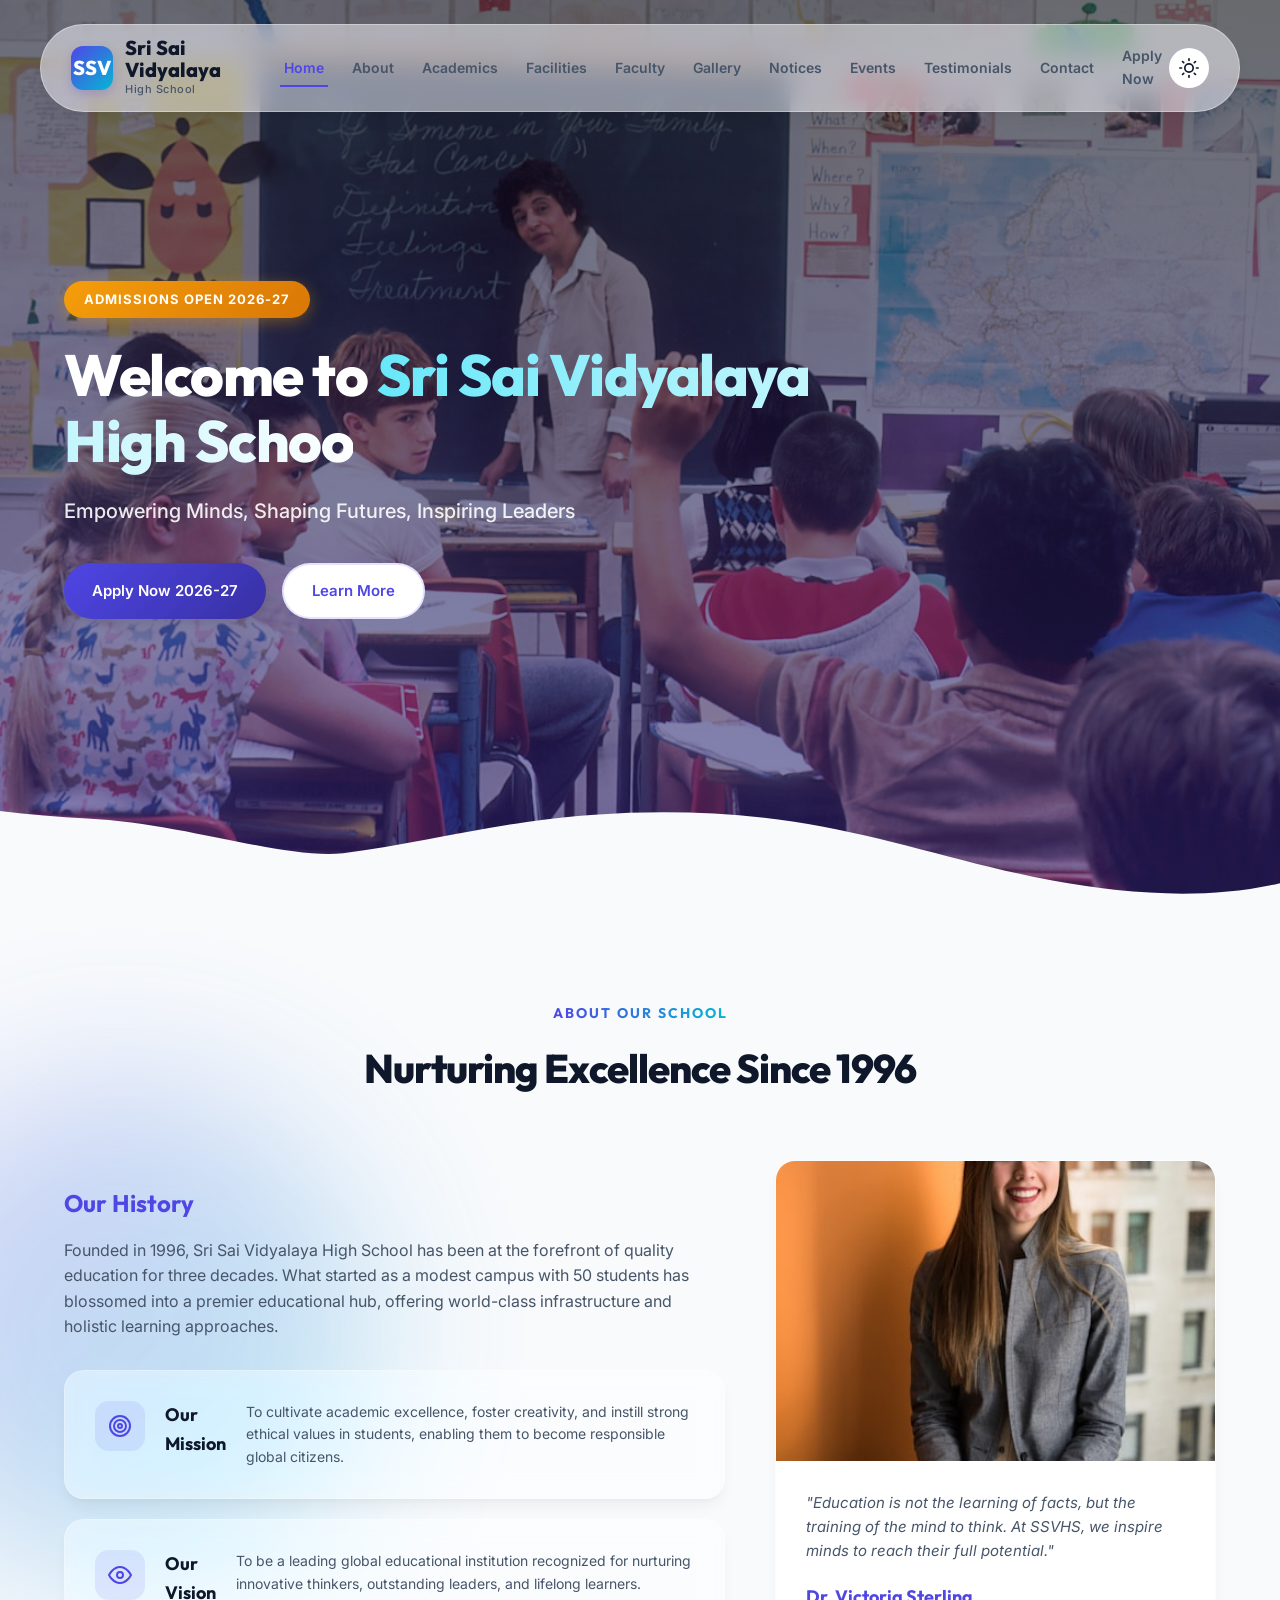
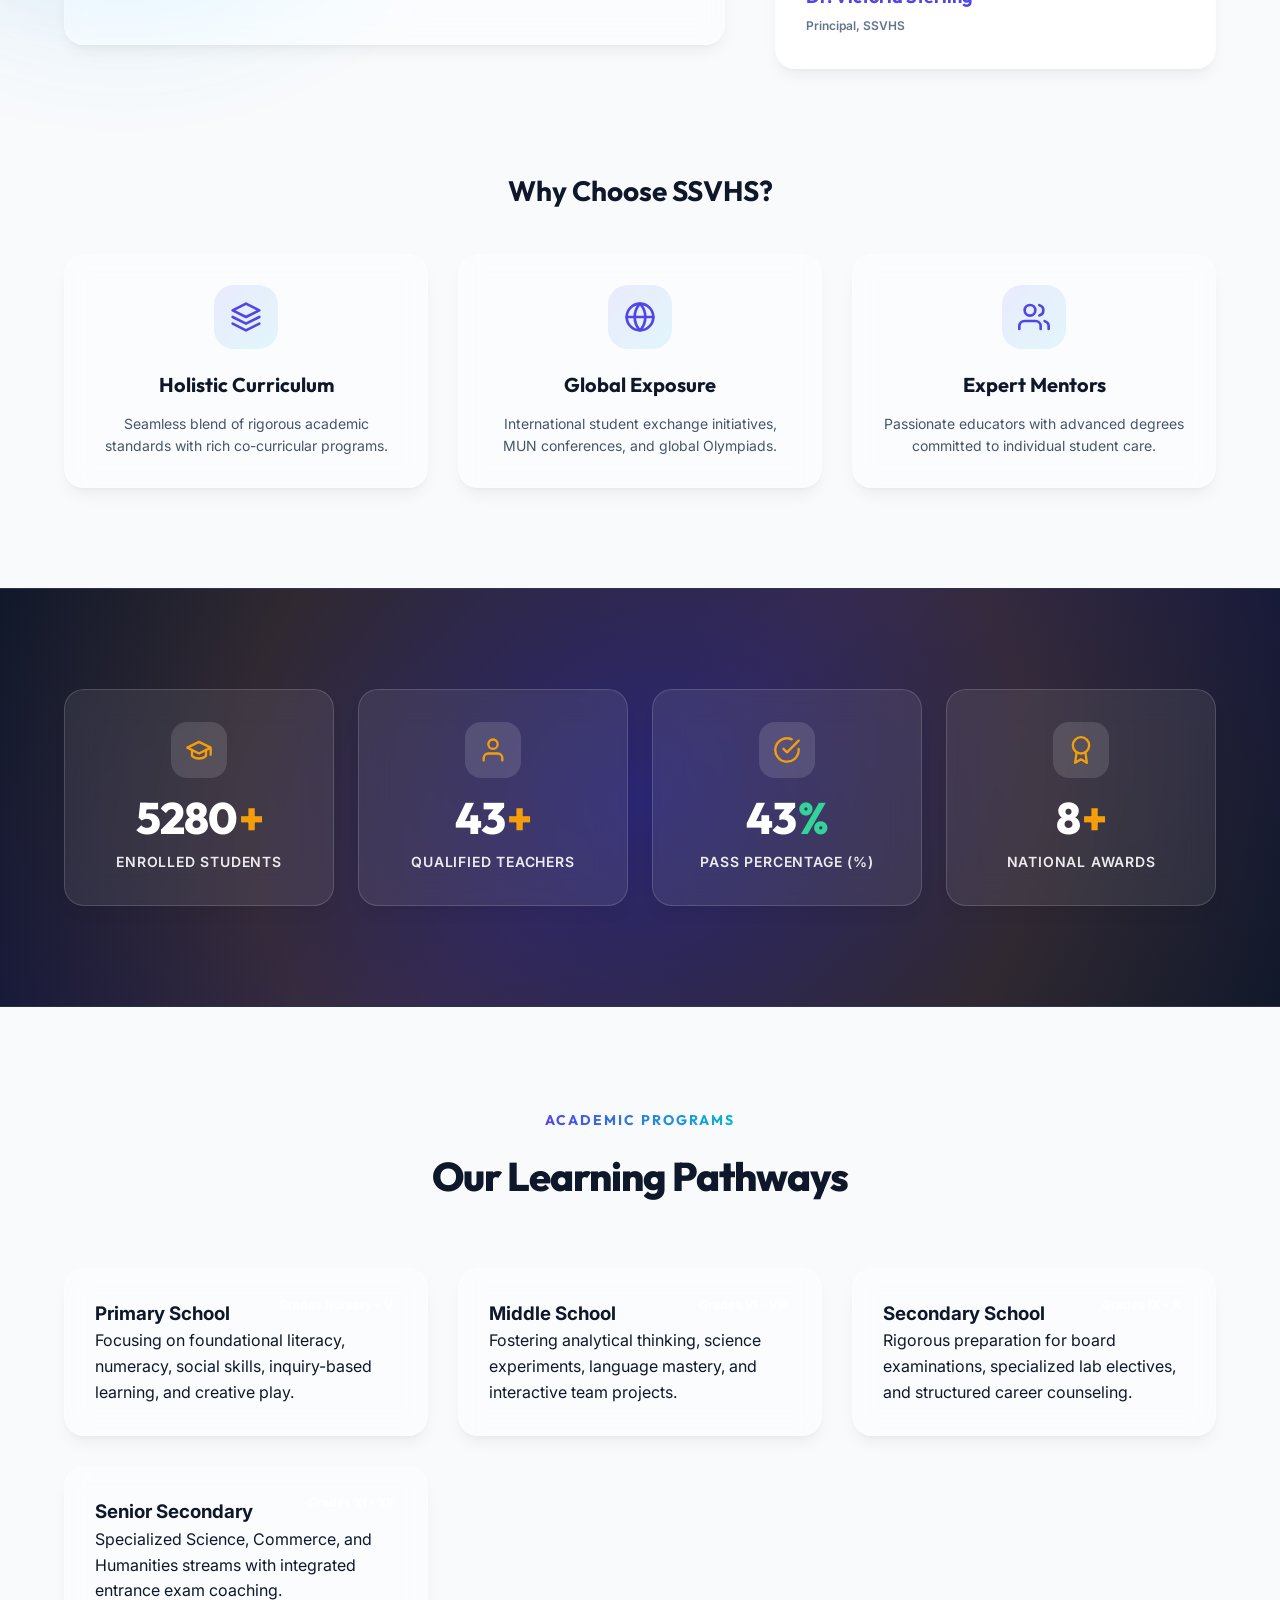
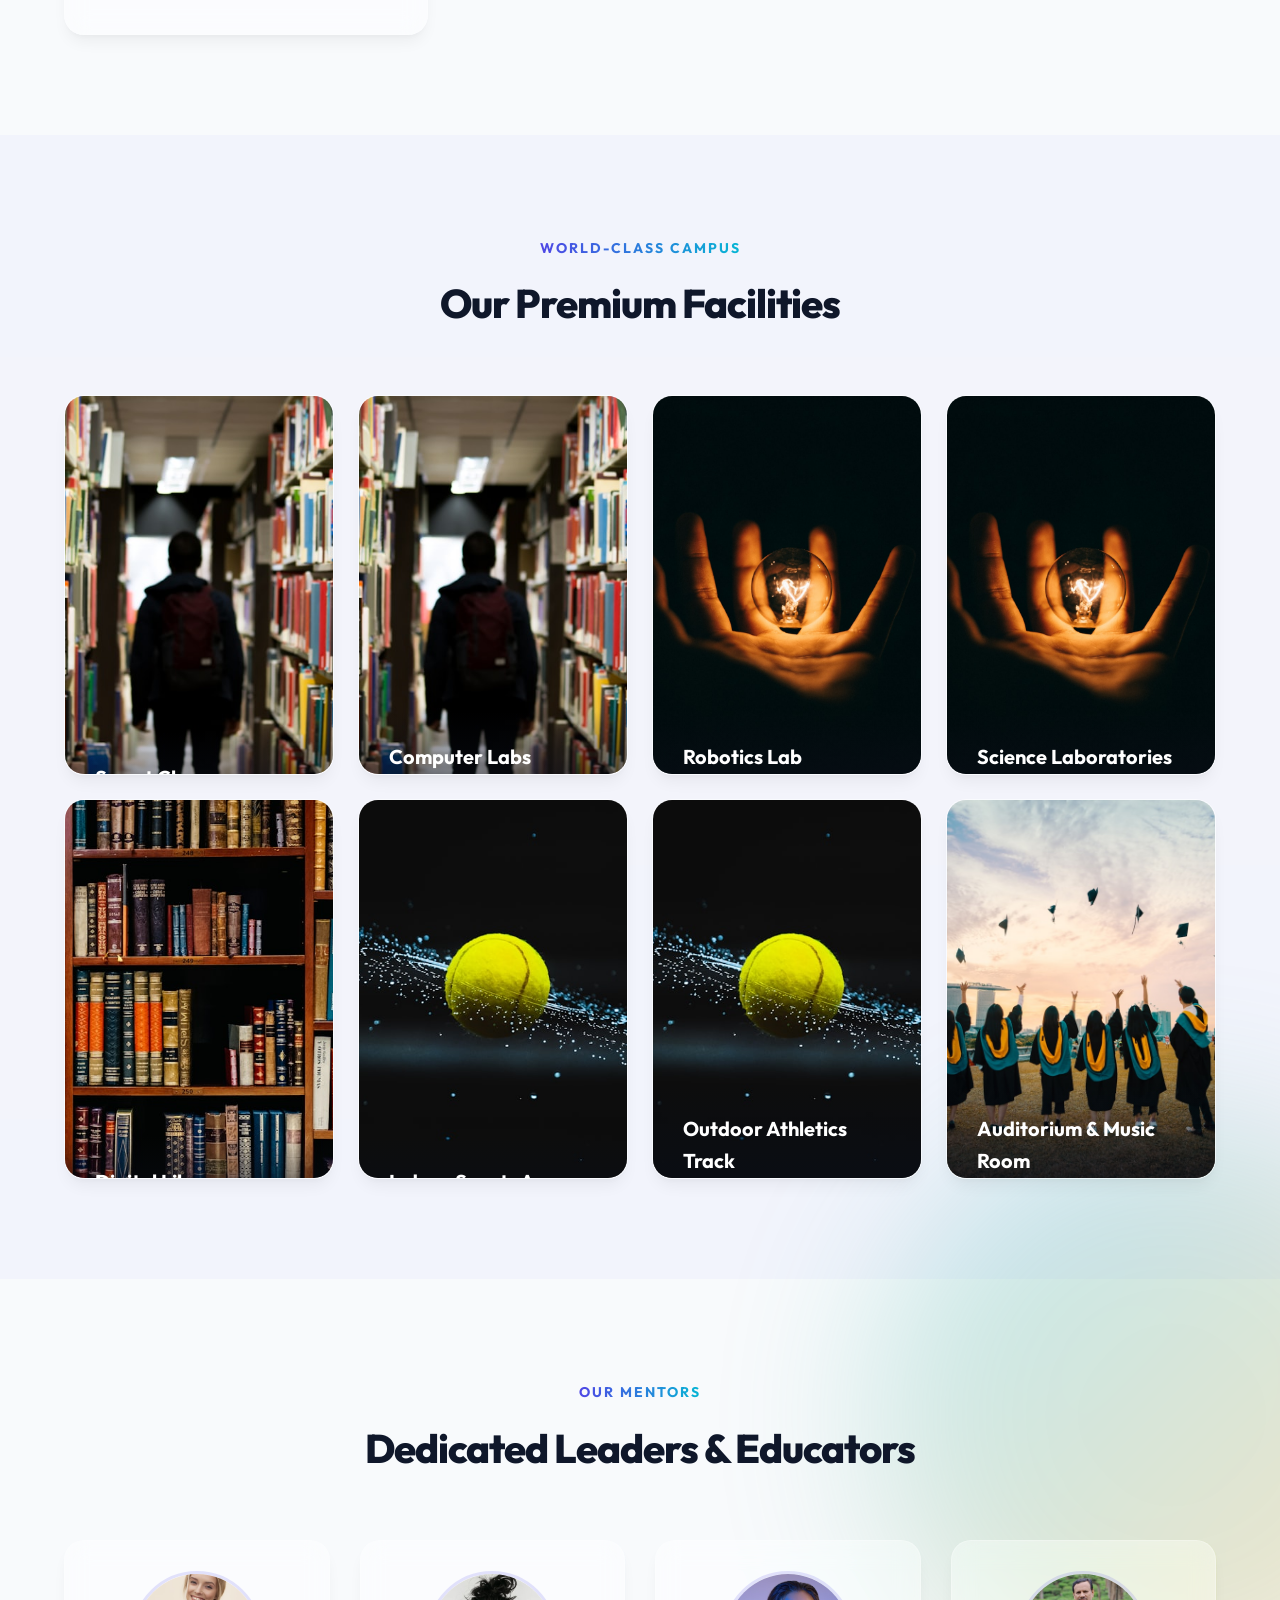
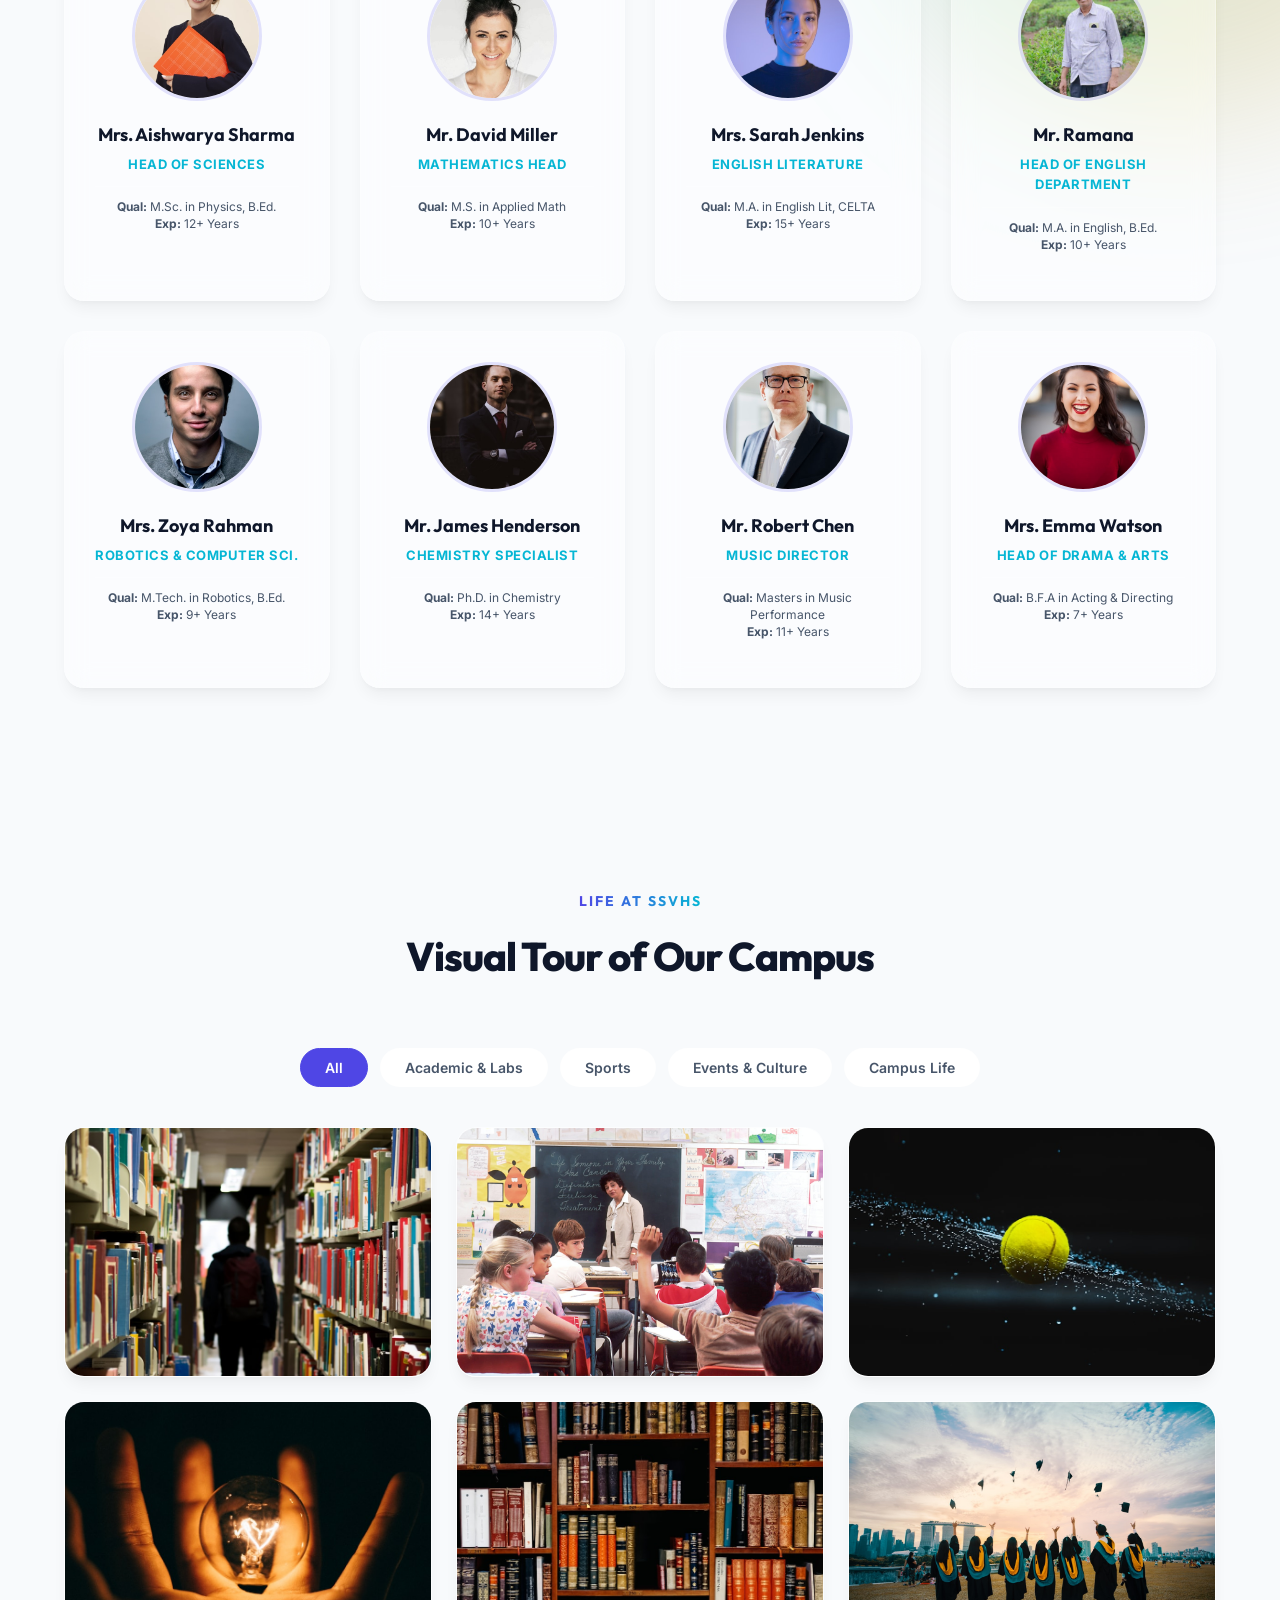
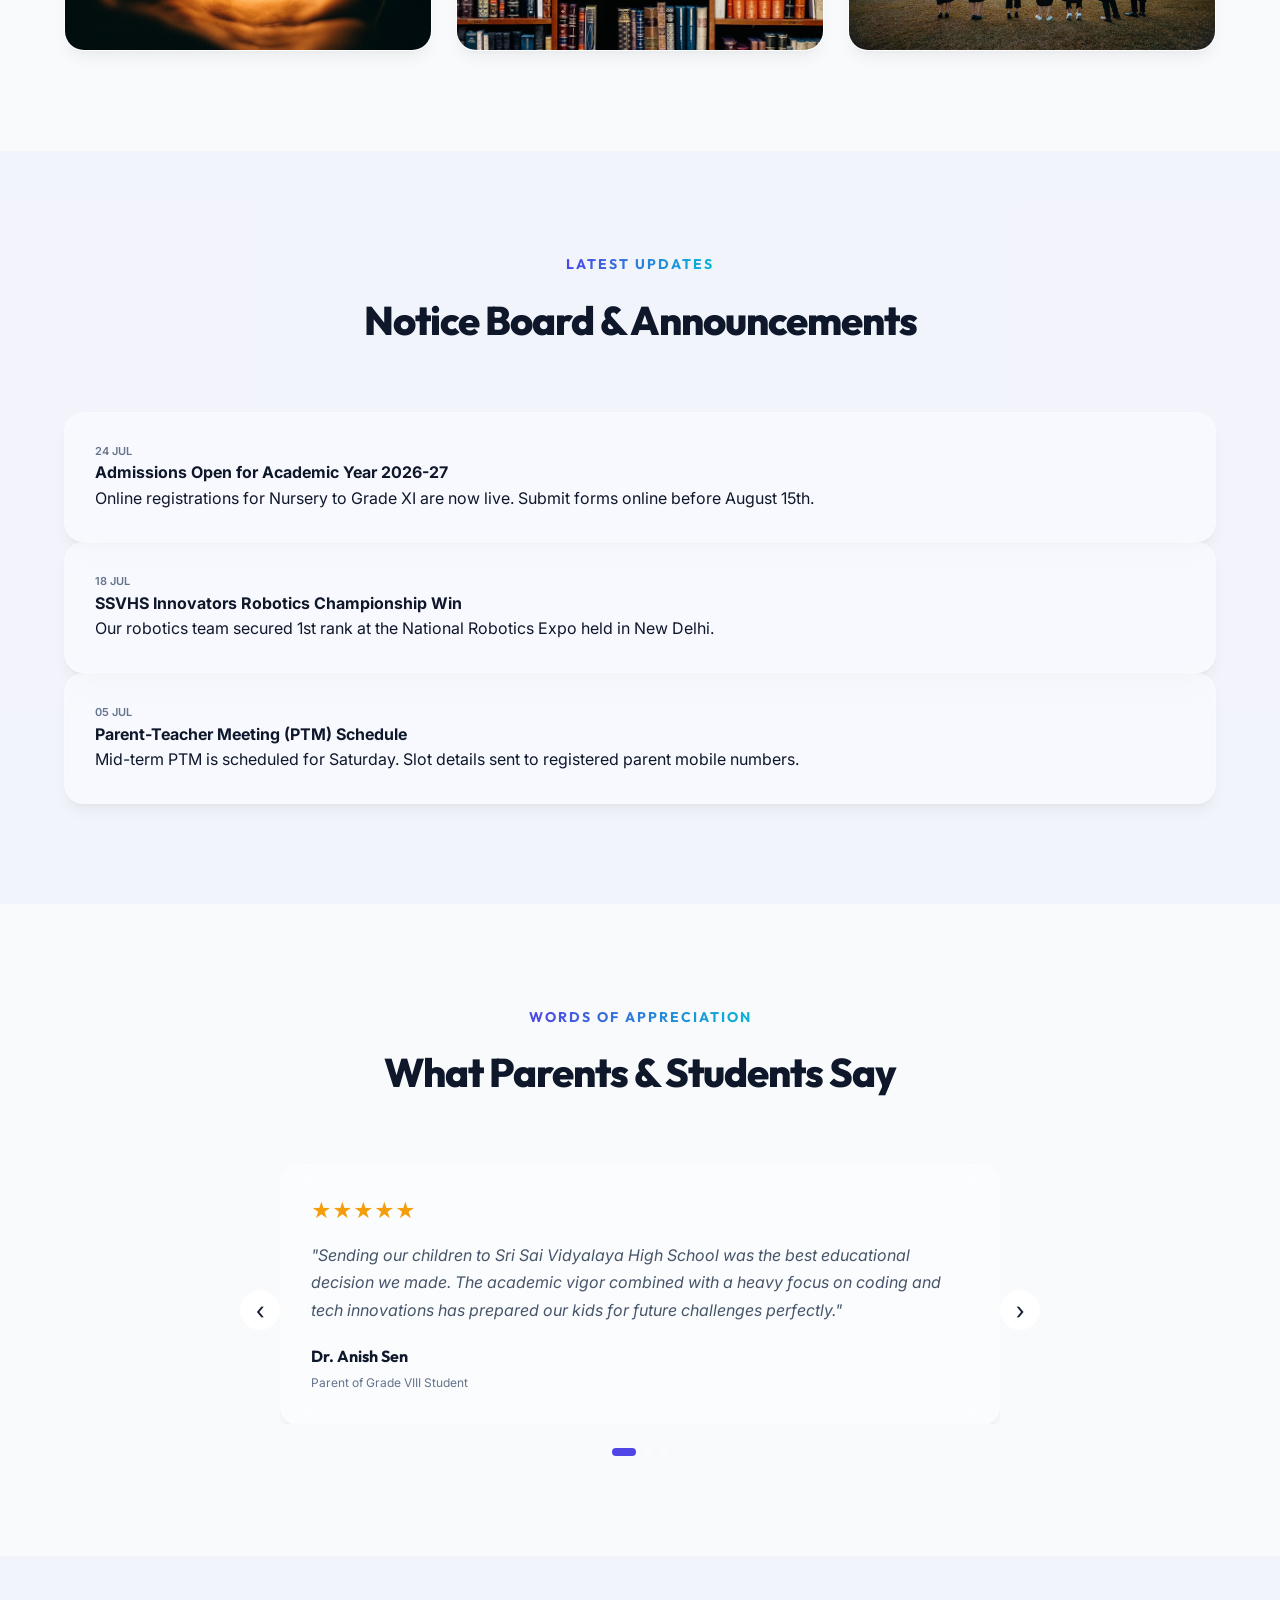
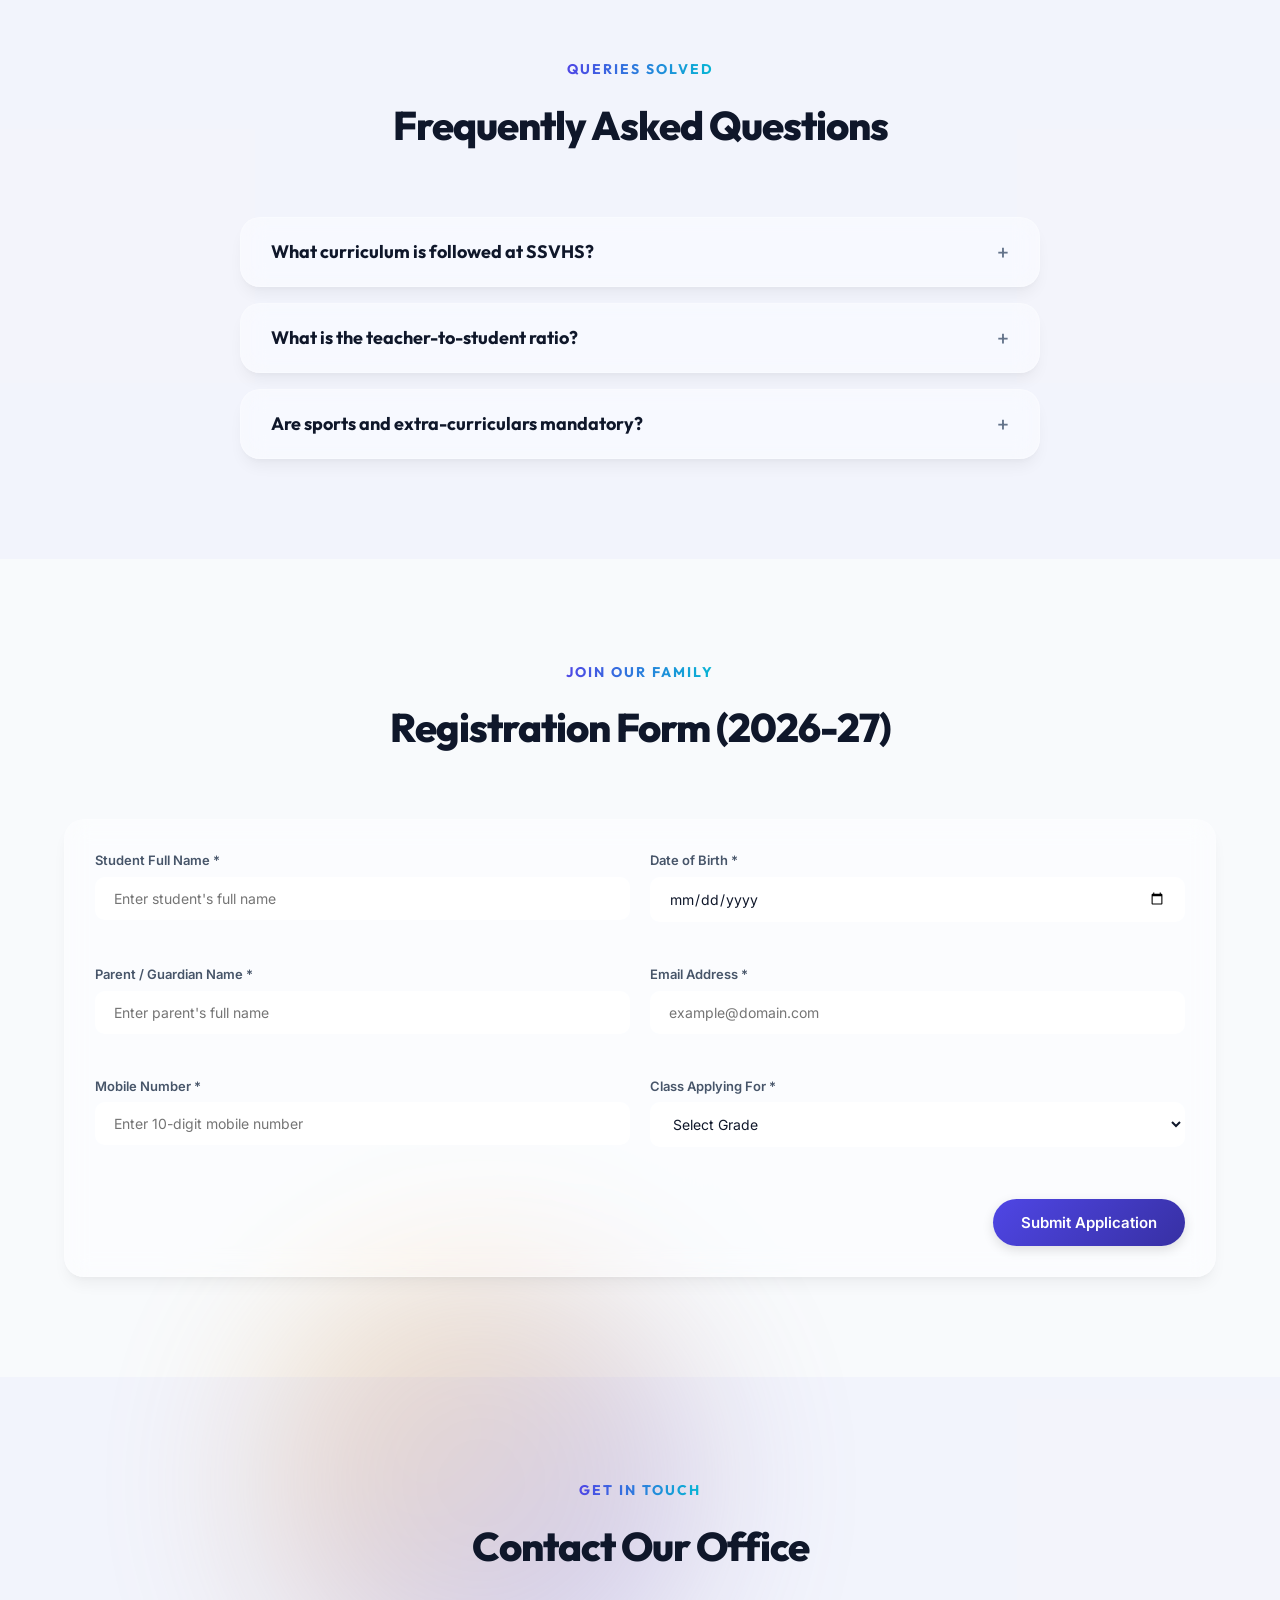
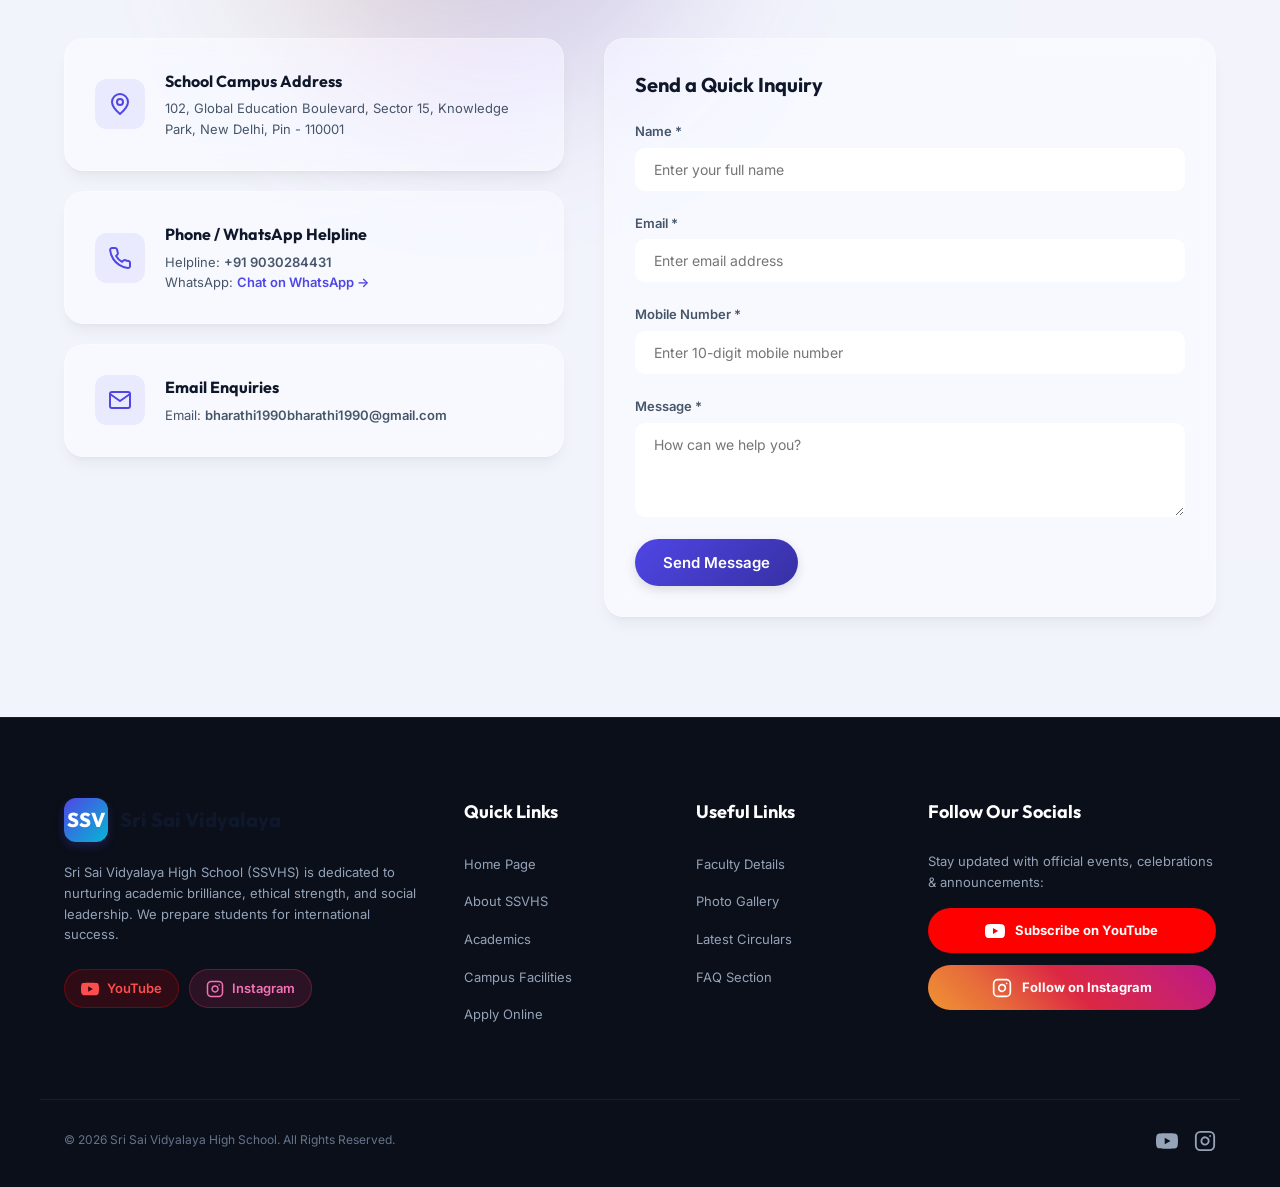
==== commit fc79434b: "Add files via upload" ====
--- a/index.html
+++ b/index.html
@@ -10,7 +10,7 @@
     <link rel="preconnect" href="https://fonts.gstatic.com" crossorigin>
     <link href="https://fonts.googleapis.com/css2?family=Inter:wght@300;400;500;600;700&family=Outfit:wght@400;500;600;700;800&display=swap" rel="stylesheet">
     <!-- Stylesheet -->
-    <link rel="stylesheet" href="style.css">
+    <link rel="stylesheet" href="style.css?v=2.0">
 </head>
 <body>
     <!-- Scroll Progress Bar -->
@@ -193,14 +193,14 @@
         </section>
 
         <!-- Stats Counter Section -->
-        <section class="stats section-padding" id="statsSection">
+        <section class="stats section-padding" id="statsSection" style="background: linear-gradient(135deg, #0f172a 0%, #1e1b4b 50%, #0f172a 100%) !important; color: #ffffff !important;">
             <div class="container">
                 <div class="stats-container">
                     <div class="stats-item glass-card reveal-zoom">
                         <div class="stats-icon">
                             <svg xmlns="http://www.w3.org/2000/svg" viewBox="0 0 24 24" fill="none" stroke="currentColor" stroke-width="2" stroke-linecap="round" stroke-linejoin="round"><path d="M22 10v6M2 10l10-5 10 5-10 5z"></path><path d="M6 12v5c3 3 9 3 12 0v-5"></path></svg>
                         </div>
-                        <div class="stats-number" data-target="12000">0</div>
+                        <div class="stats-number" data-target="12000">12000</div>
                         <p class="stats-label">Enrolled Students</p>
                     </div>
 
@@ -208,7 +208,7 @@
                         <div class="stats-icon">
                             <svg xmlns="http://www.w3.org/2000/svg" viewBox="0 0 24 24" fill="none" stroke="currentColor" stroke-width="2" stroke-linecap="round" stroke-linejoin="round"><path d="M20 21v-2a4 4 0 0 0-4-4H8a4 4 0 0 0-4 4v2"></path><circle cx="12" cy="7" r="4"></circle></svg>
                         </div>
-                        <div class="stats-number" data-target="100">0</div>
+                        <div class="stats-number" data-target="100">100</div>
                         <p class="stats-label">Qualified Teachers</p>
                     </div>
 
@@ -216,7 +216,7 @@
                         <div class="stats-icon">
                             <svg xmlns="http://www.w3.org/2000/svg" viewBox="0 0 24 24" fill="none" stroke="currentColor" stroke-width="2" stroke-linecap="round" stroke-linejoin="round"><path d="M22 11.08V12a10 10 0 1 1-5.93-9.14"></path><polyline points="22 4 12 14.01 9 11.01"></polyline></svg>
                         </div>
-                        <div class="stats-number stats-percent" data-target="100">0</div>
+                        <div class="stats-number stats-percent" data-target="100">100</div>
                         <p class="stats-label">Pass Percentage (%)</p>
                     </div>
 
@@ -224,7 +224,7 @@
                         <div class="stats-icon">
                             <svg xmlns="http://www.w3.org/2000/svg" viewBox="0 0 24 24" fill="none" stroke="currentColor" stroke-width="2" stroke-linecap="round" stroke-linejoin="round"><circle cx="12" cy="8" r="7"></circle><polyline points="8.21 13.89 7 23 12 20 17 23 15.79 13.88"></polyline></svg>
                         </div>
-                        <div class="stats-number" data-target="20">0</div>
+                        <div class="stats-number" data-target="20">20</div>
                         <p class="stats-label">National Awards</p>
                     </div>
                 </div>
--- a/style.css
+++ b/style.css
@@ -805,11 +805,17 @@
 /* Statistics section styling */
 .stats {
     position: relative;
-    background: linear-gradient(135deg, #0f172a 0%, #1e1b4b 50%, #0f172a 100%);
-    overflow: hidden;
-    color: #ffffff;
-    border-top: 1px solid rgba(255, 255, 255, 0.1);
-    border-bottom: 1px solid rgba(255, 255, 255, 0.1);
+    background: linear-gradient(135deg, #0f172a 0%, #1e1b4b 50%, #0f172a 100%) !important;
+    overflow: hidden !important;
+    color: #ffffff !important;
+    border-top: 1px solid rgba(255, 255, 255, 0.1) !important;
+    border-bottom: 1px solid rgba(255, 255, 255, 0.1) !important;
+}
+
+body.dark-theme .stats,
+body.light-theme .stats {
+    background: linear-gradient(135deg, #0f172a 0%, #1e1b4b 50%, #0f172a 100%) !important;
+    color: #ffffff !important;
 }
 
 .stats::before {
@@ -833,12 +839,12 @@
 }
 
 .stats-item {
-    background: rgba(255, 255, 255, 0.06);
-    backdrop-filter: blur(16px);
-    -webkit-backdrop-filter: blur(16px);
-    border: 1px solid rgba(255, 255, 255, 0.12);
-    border-radius: 20px;
-    padding: 32px 20px;
+    background: rgba(255, 255, 255, 0.08) !important;
+    backdrop-filter: blur(16px) !important;
+    -webkit-backdrop-filter: blur(16px) !important;
+    border: 1px solid rgba(255, 255, 255, 0.15) !important;
+    border-radius: 20px !important;
+    padding: 32px 20px !important;
     transition: transform 0.3s ease, box-shadow 0.3s ease, background 0.3s ease;
     display: flex;
     flex-direction: column;
@@ -847,17 +853,17 @@
 }
 
 .stats-item:hover {
-    transform: translateY(-8px);
-    background: rgba(255, 255, 255, 0.12);
-    box-shadow: 0 20px 40px rgba(0, 0, 0, 0.3), 0 0 20px rgba(79, 70, 229, 0.25);
-    border-color: rgba(255, 255, 255, 0.25);
+    transform: translateY(-8px) !important;
+    background: rgba(255, 255, 255, 0.15) !important;
+    box-shadow: 0 20px 40px rgba(0, 0, 0, 0.4), 0 0 20px rgba(79, 70, 229, 0.3) !important;
+    border-color: rgba(255, 255, 255, 0.3) !important;
 }
 
 .stats-icon {
     width: 56px;
     height: 56px;
     border-radius: 16px;
-    background: rgba(255, 255, 255, 0.1);
+    background: rgba(255, 255, 255, 0.12);
     display: flex;
     align-items: center;
     justify-content: center;
@@ -874,7 +880,7 @@
     font-family: var(--font-heading);
     font-size: 44px;
     font-weight: 800;
-    color: #ffffff;
+    color: #ffffff !important;
     line-height: 1.1;
     margin-bottom: 8px;
     letter-spacing: -1px;
@@ -882,19 +888,19 @@
 
 .stats-number::after, .stat-number::after {
     content: '+';
-    color: var(--accent);
+    color: var(--accent) !important;
     margin-left: 2px;
 }
 
 .stats-number.stats-percent::after, .stat-number.stats-percent::after {
     content: '%';
-    color: #34d399;
+    color: #34d399 !important;
 }
 
 .stats-label, .stat-label {
     font-size: 14px;
     font-weight: 600;
-    color: rgba(255, 255, 255, 0.85);
+    color: rgba(255, 255, 255, 0.9) !important;
     text-transform: uppercase;
     letter-spacing: 0.8px;
 }
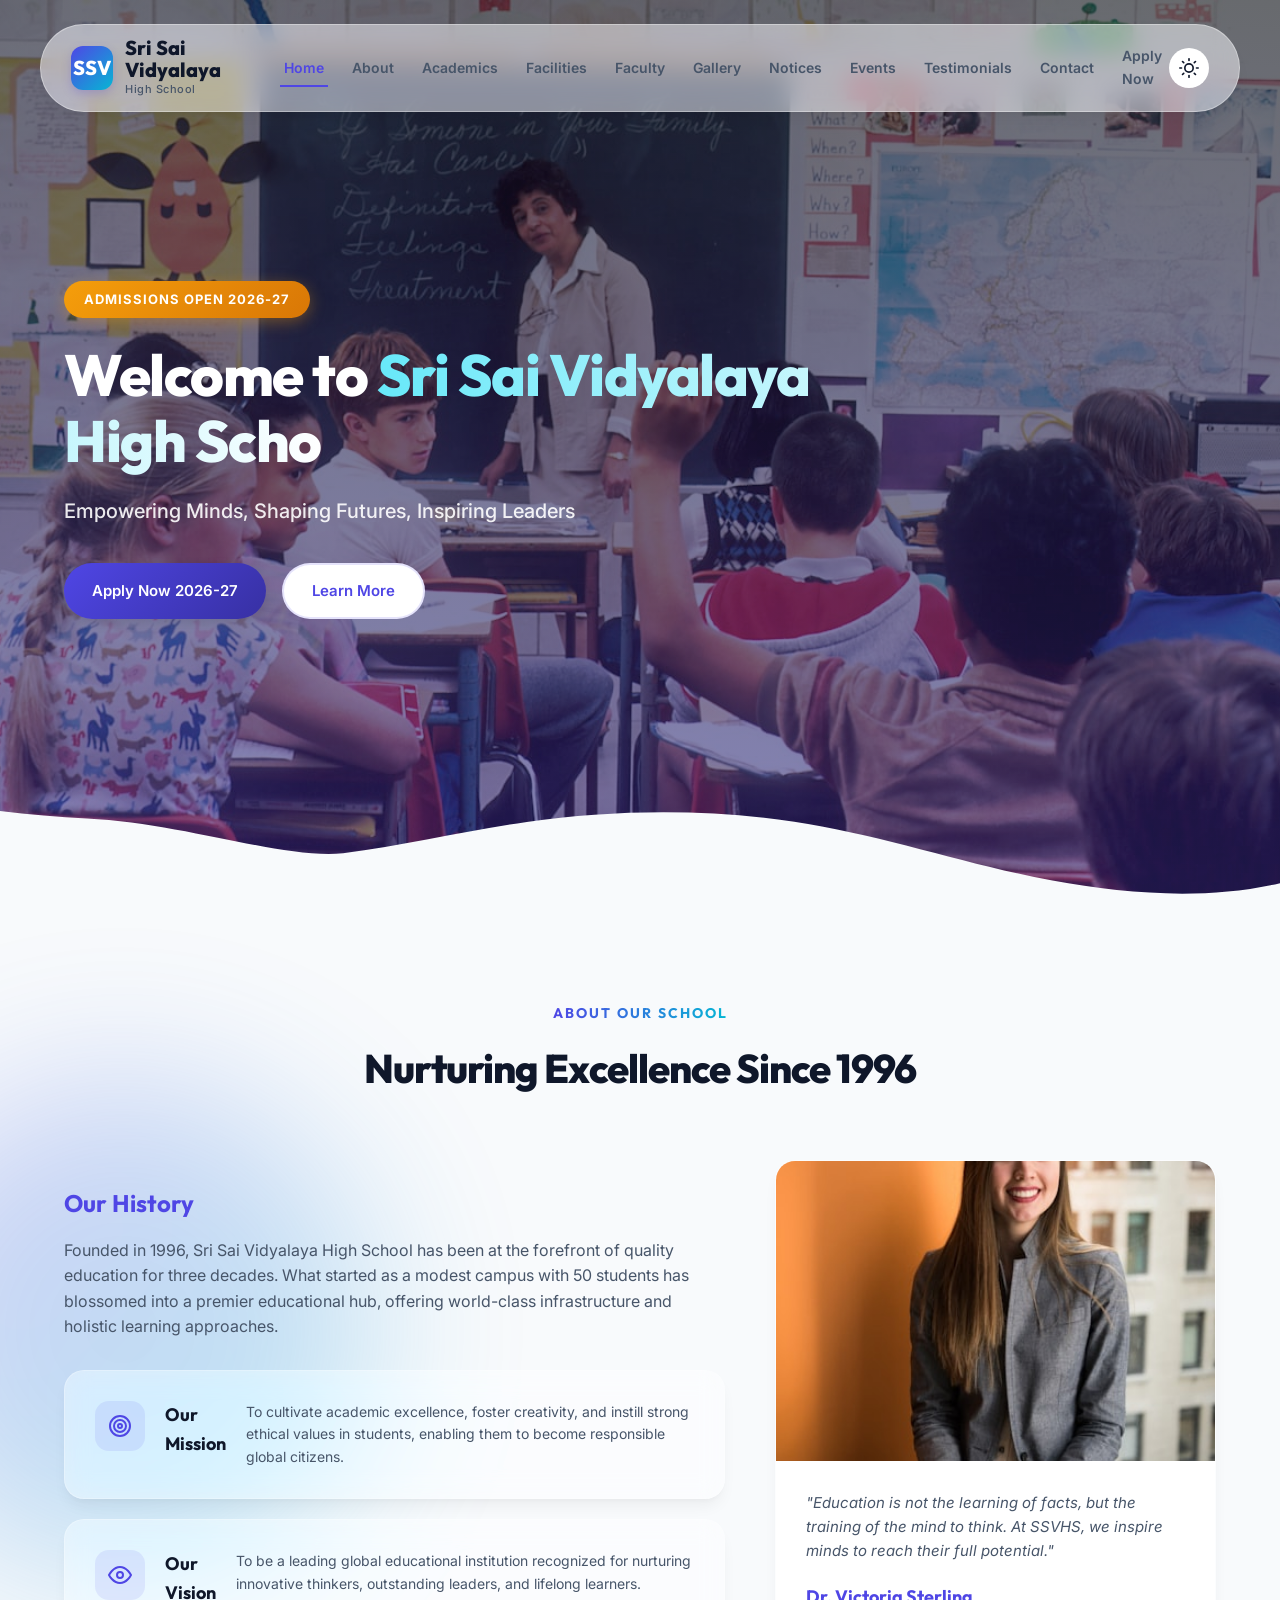
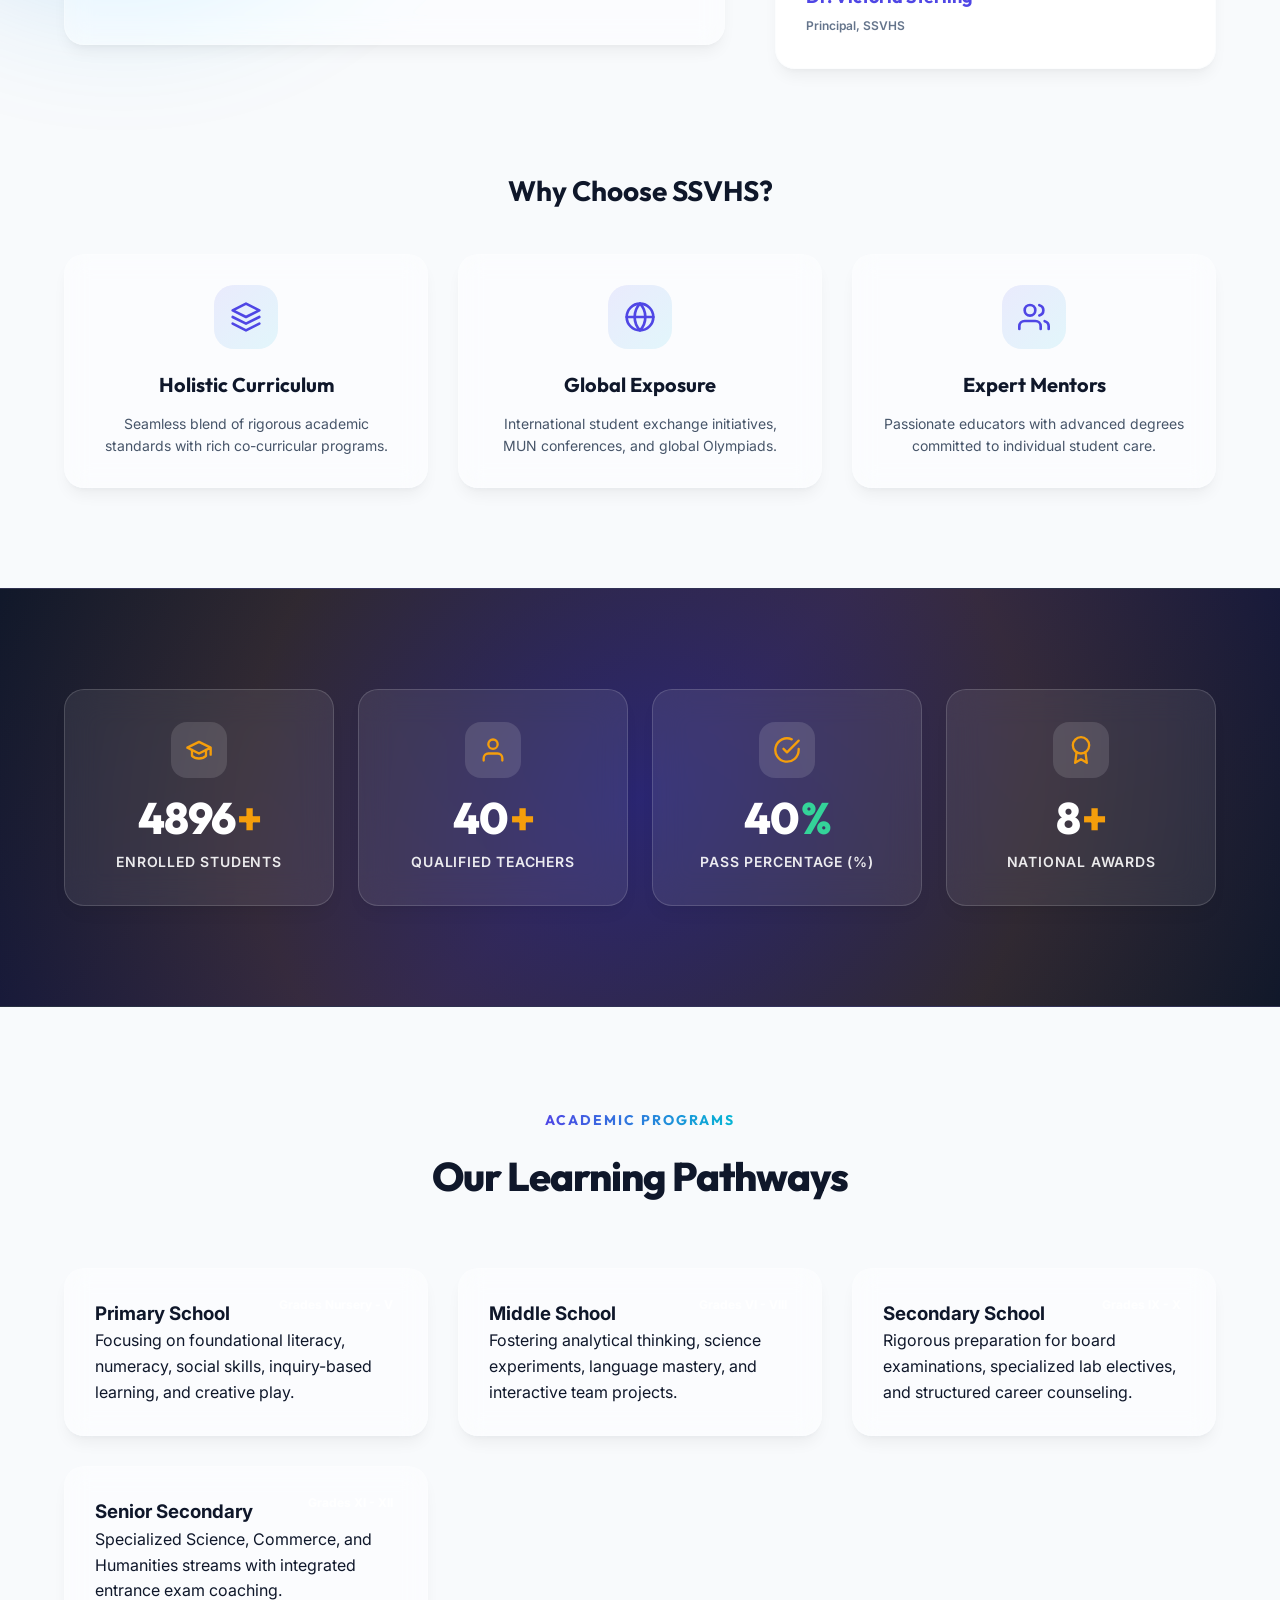
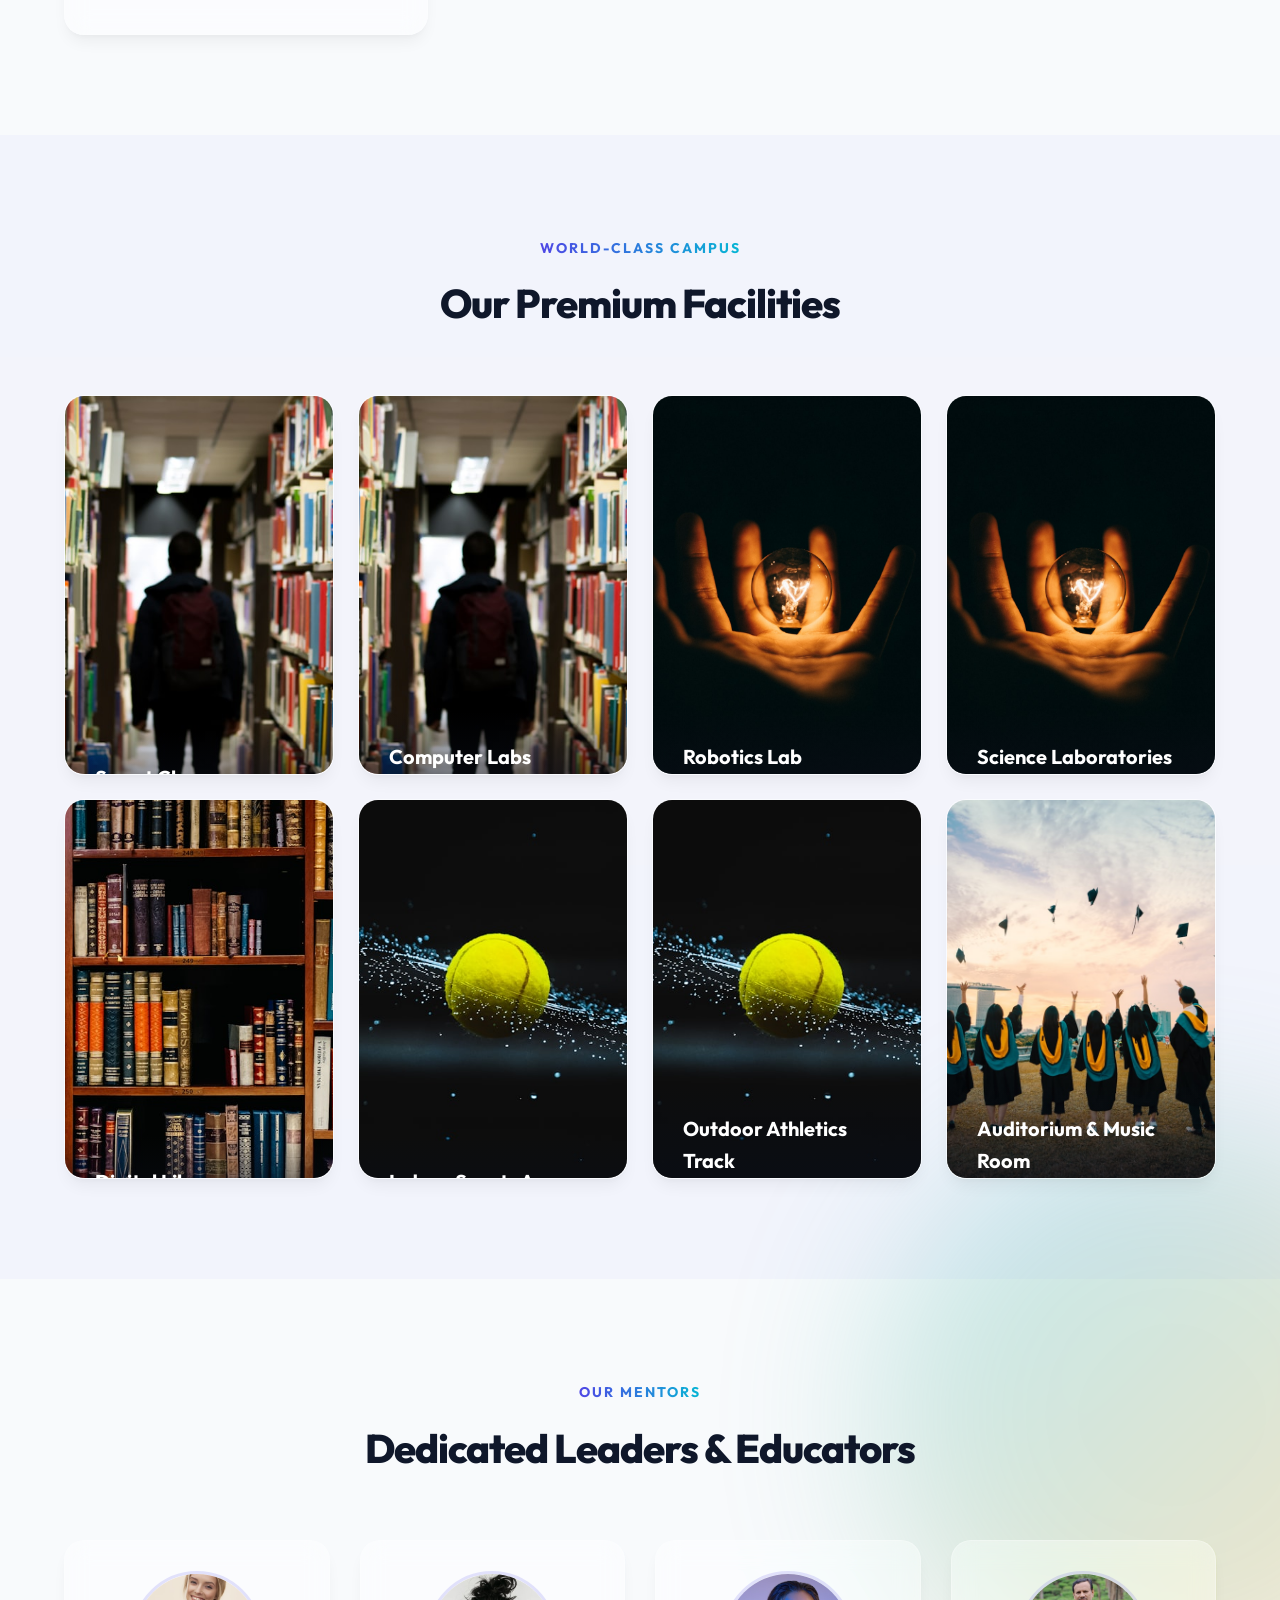
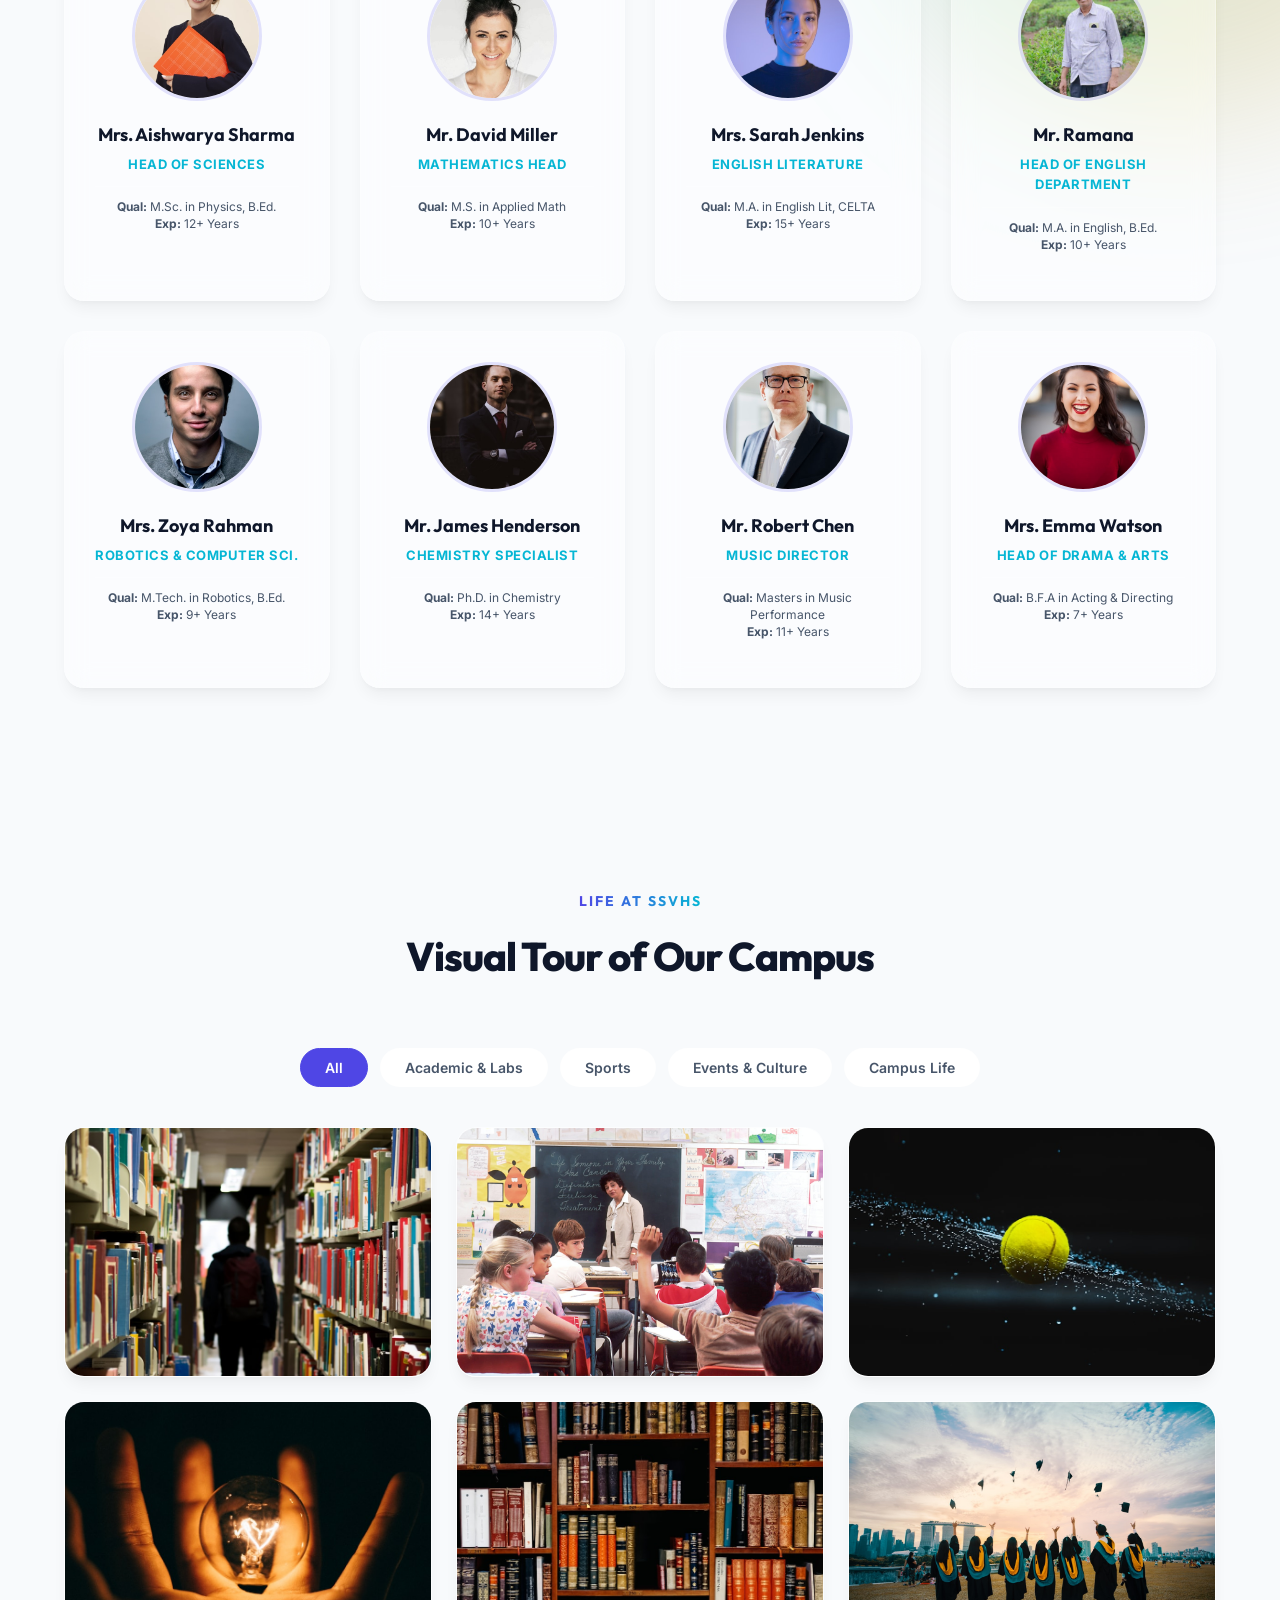
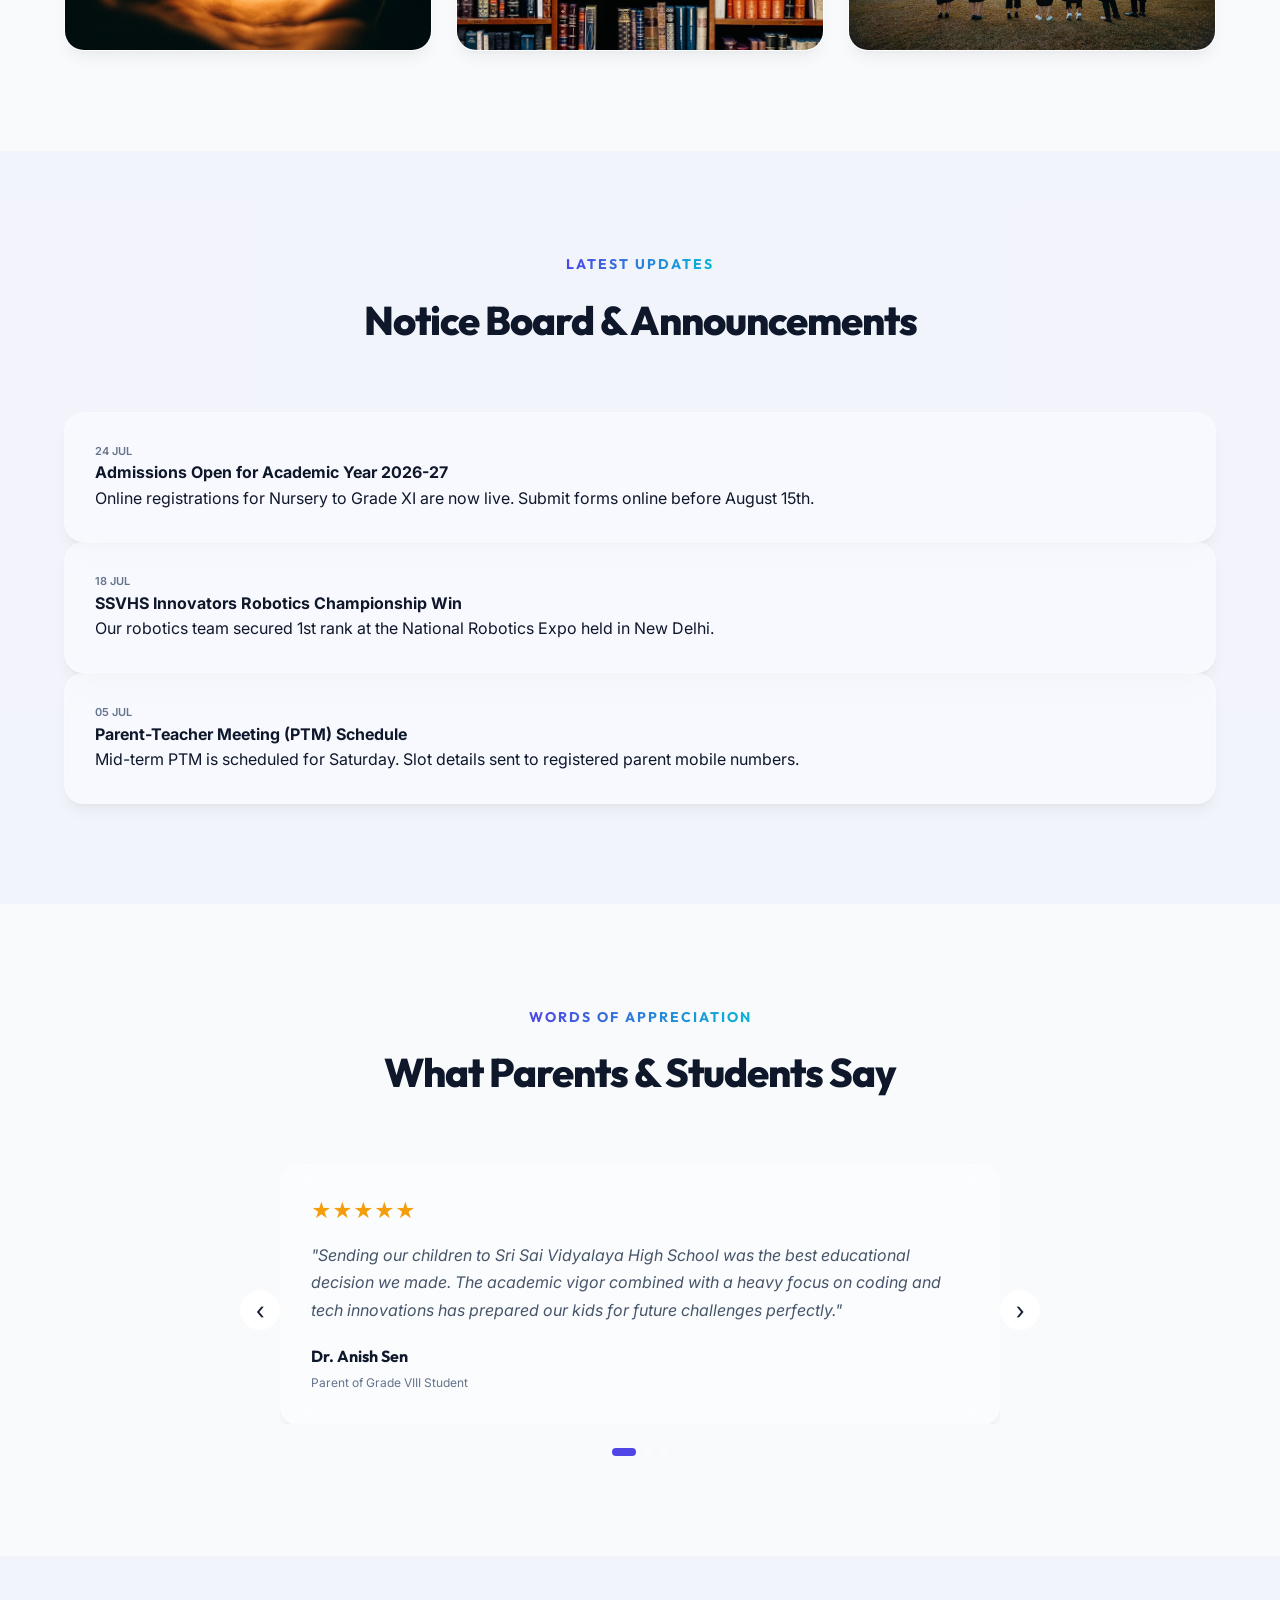
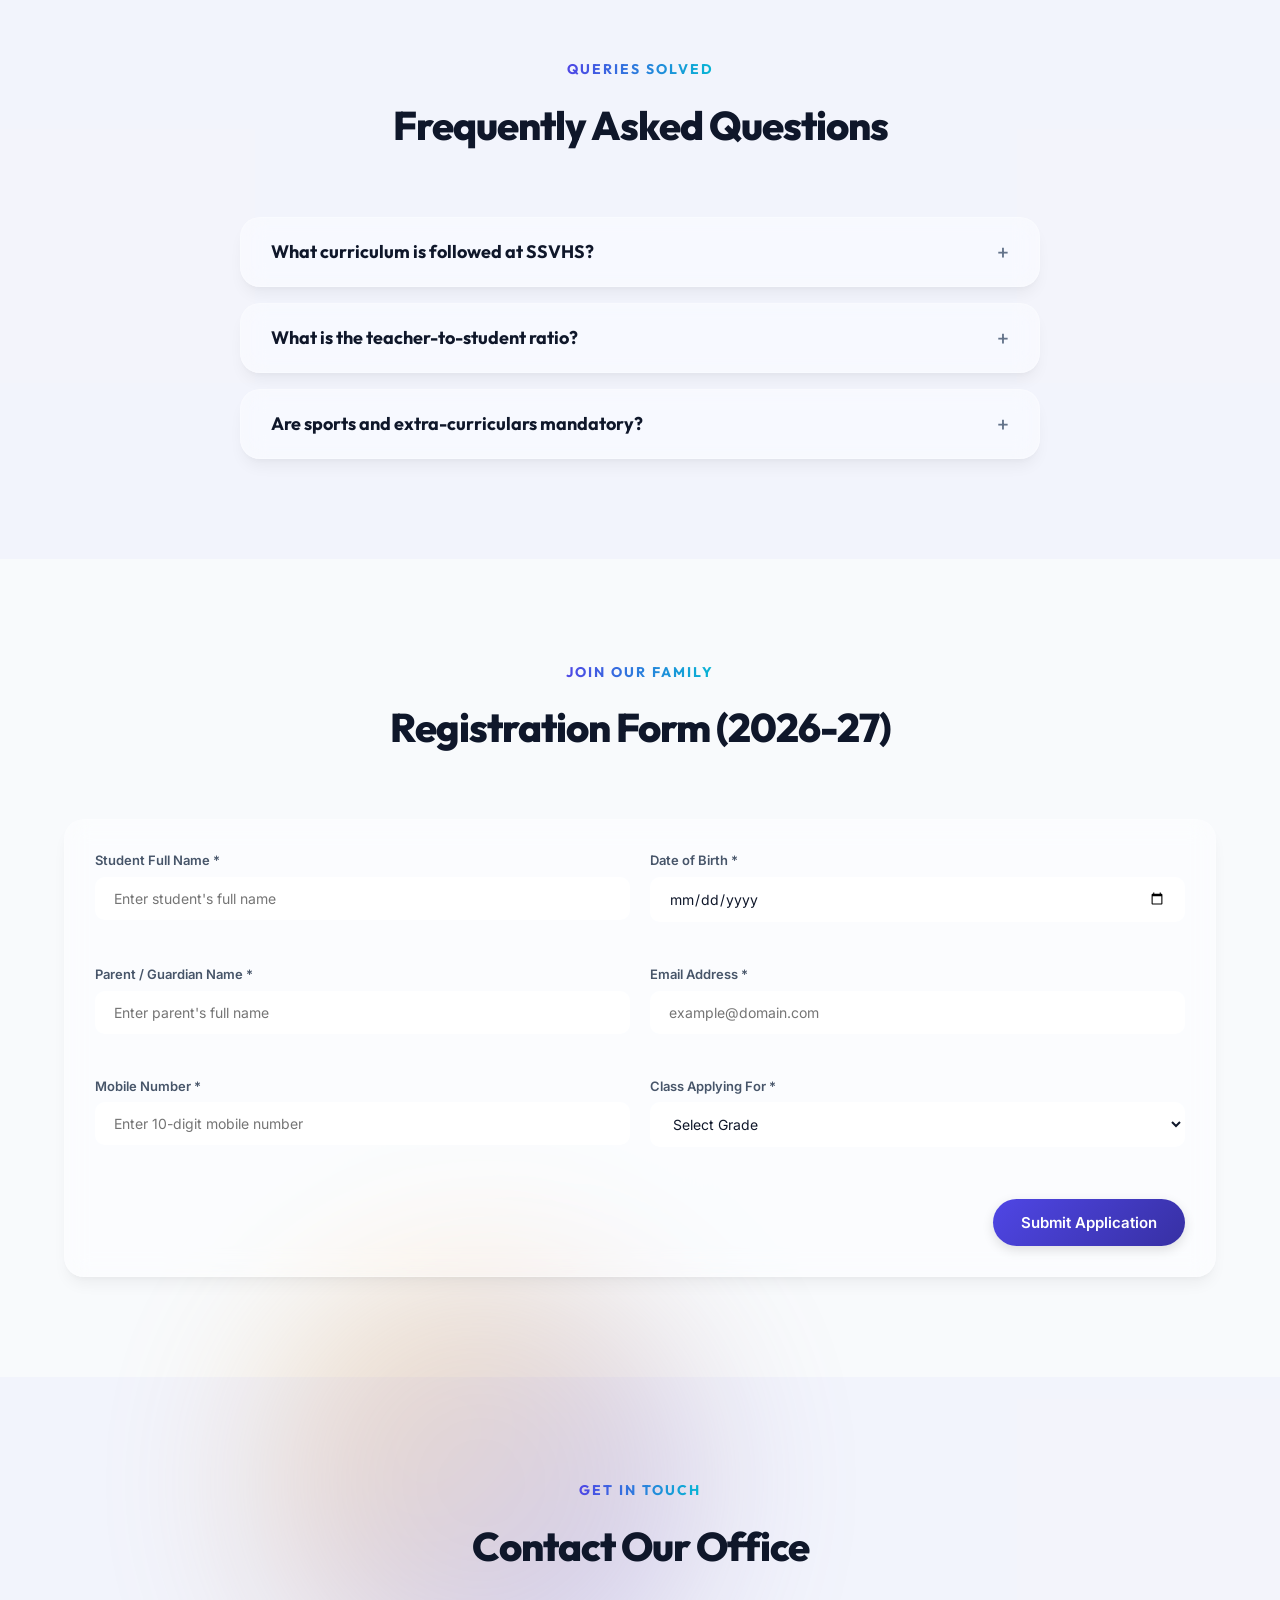
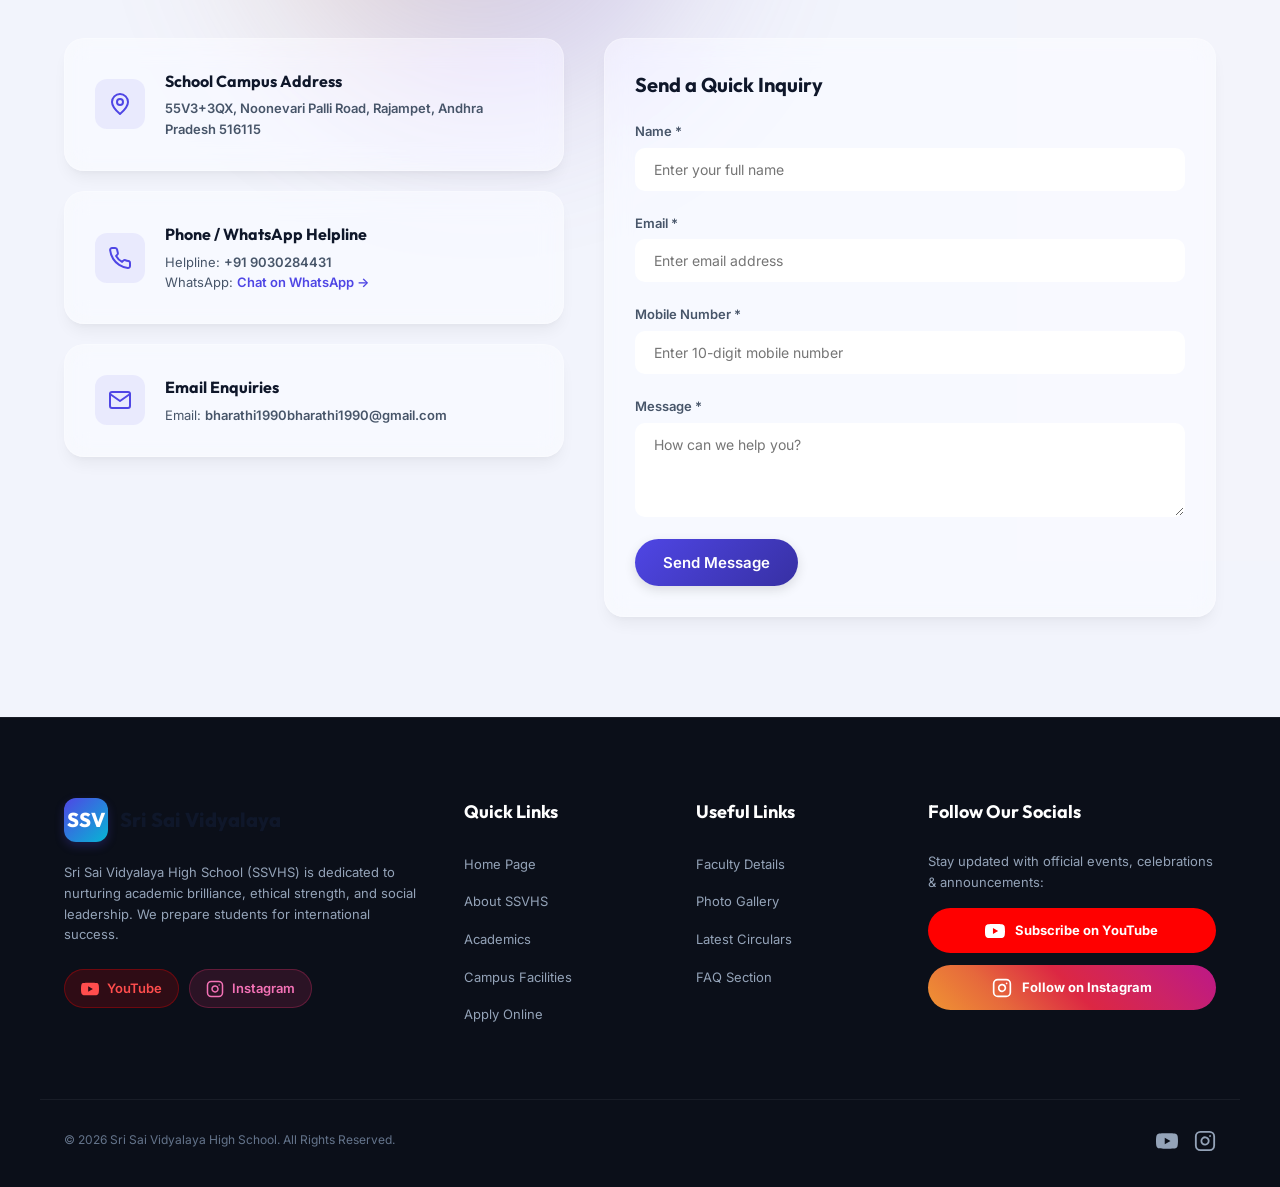
==== commit a3f6f35c: "Add files via upload" ====
--- a/index.html
+++ b/index.html
@@ -747,7 +747,7 @@
                             </div>
                             <div class="info-text">
                                 <h4>School Campus Address</h4>
-                                <p>102, Global Education Boulevard, Sector 15, Knowledge Park, New Delhi, Pin - 110001</p>
+                                <p><a href="https://www.google.com/maps/search/?api=1&query=55V3%2B3QX,+Noonevari+Palli+Road,+Rajampet,+Andhra+Pradesh+516115" target="_blank" rel="noopener noreferrer" style="color:inherit; font-weight:600;">55V3+3QX, Noonevari Palli Road, Rajampet, Andhra Pradesh 516115</a></p>
                             </div>
                         </div>
 
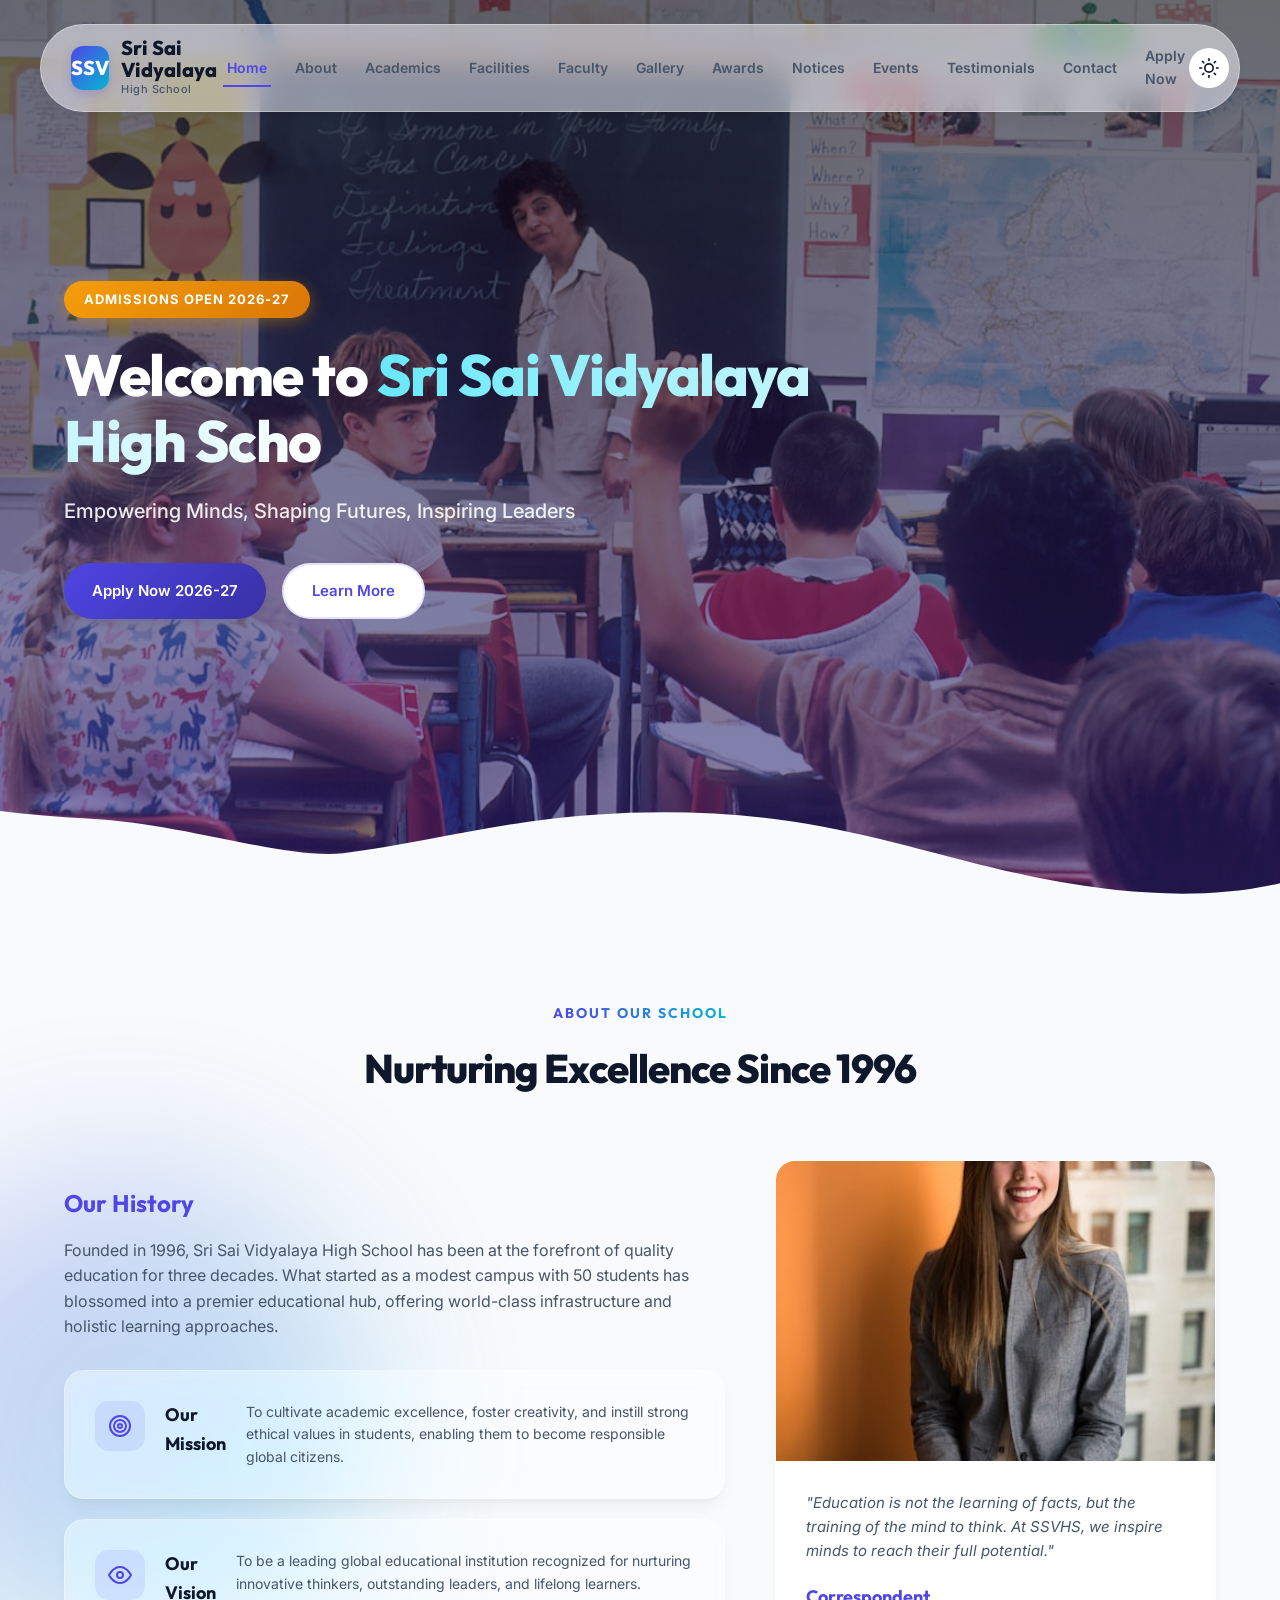
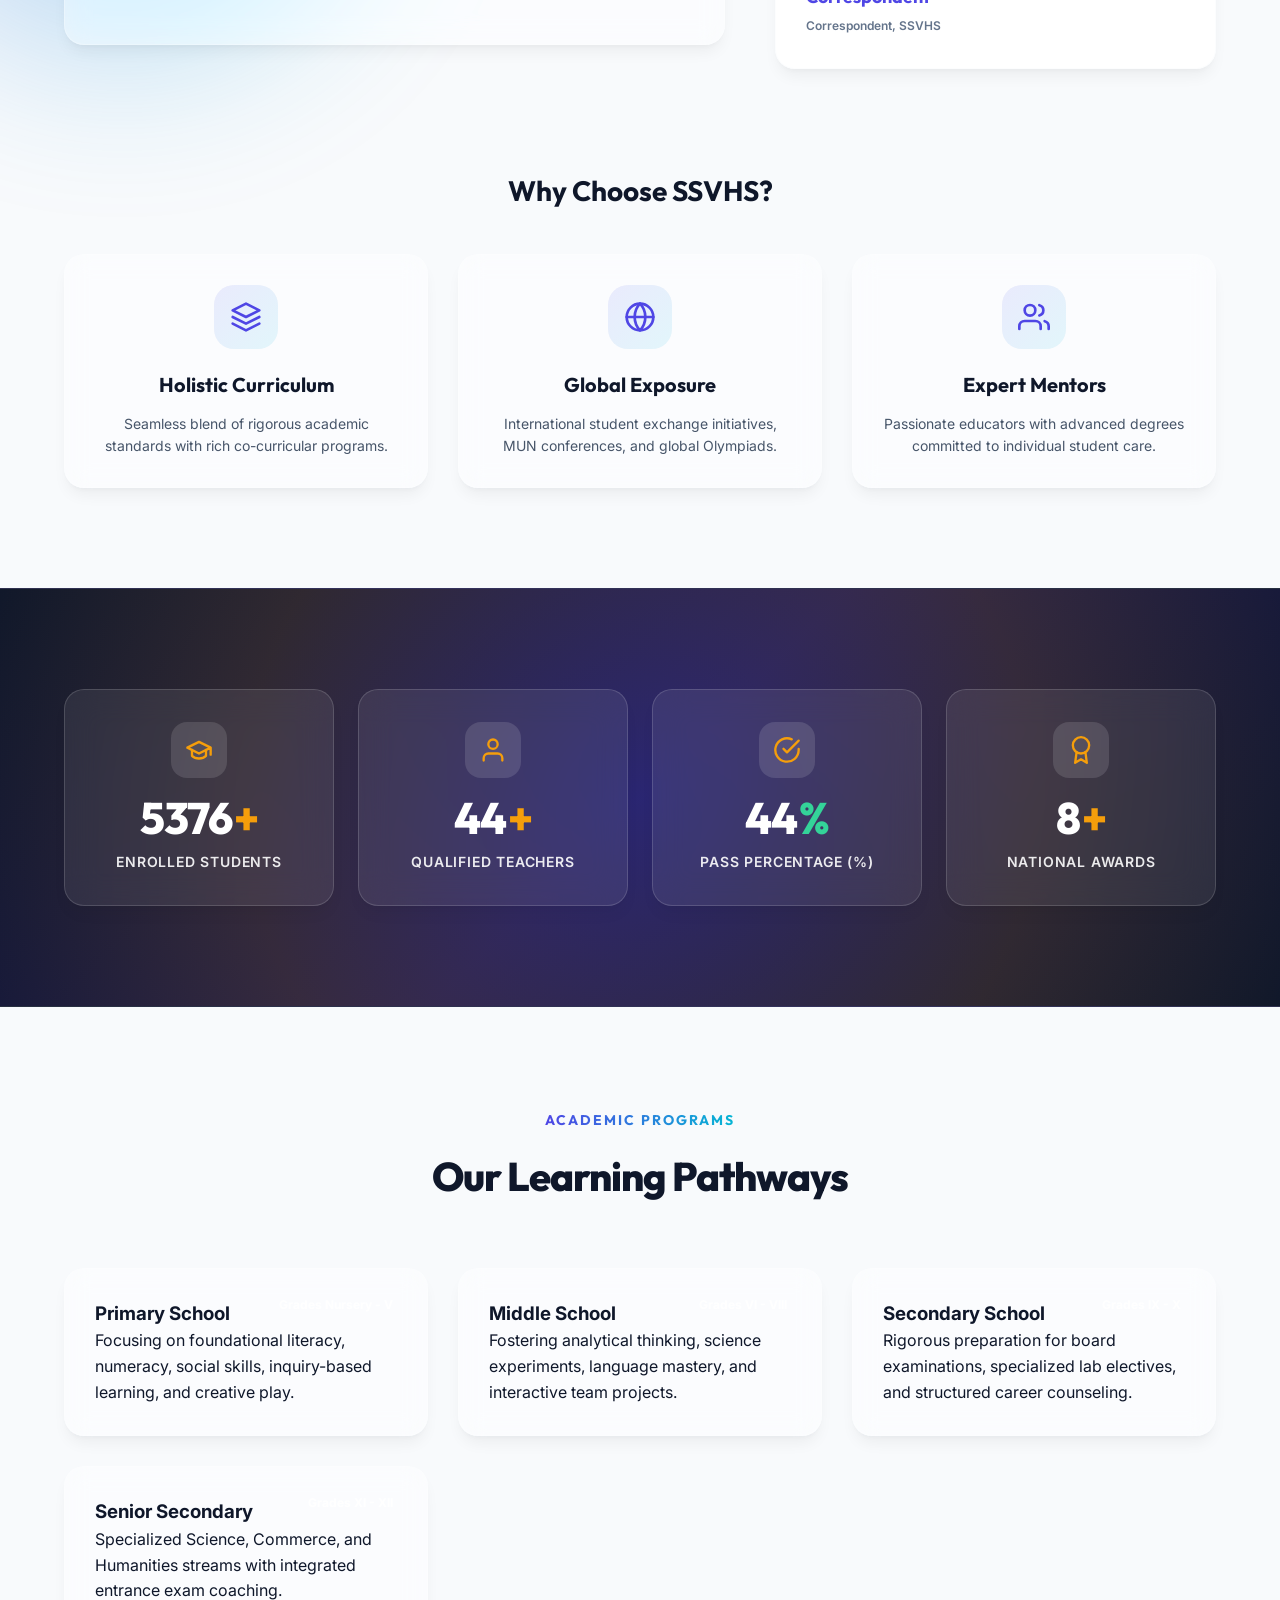
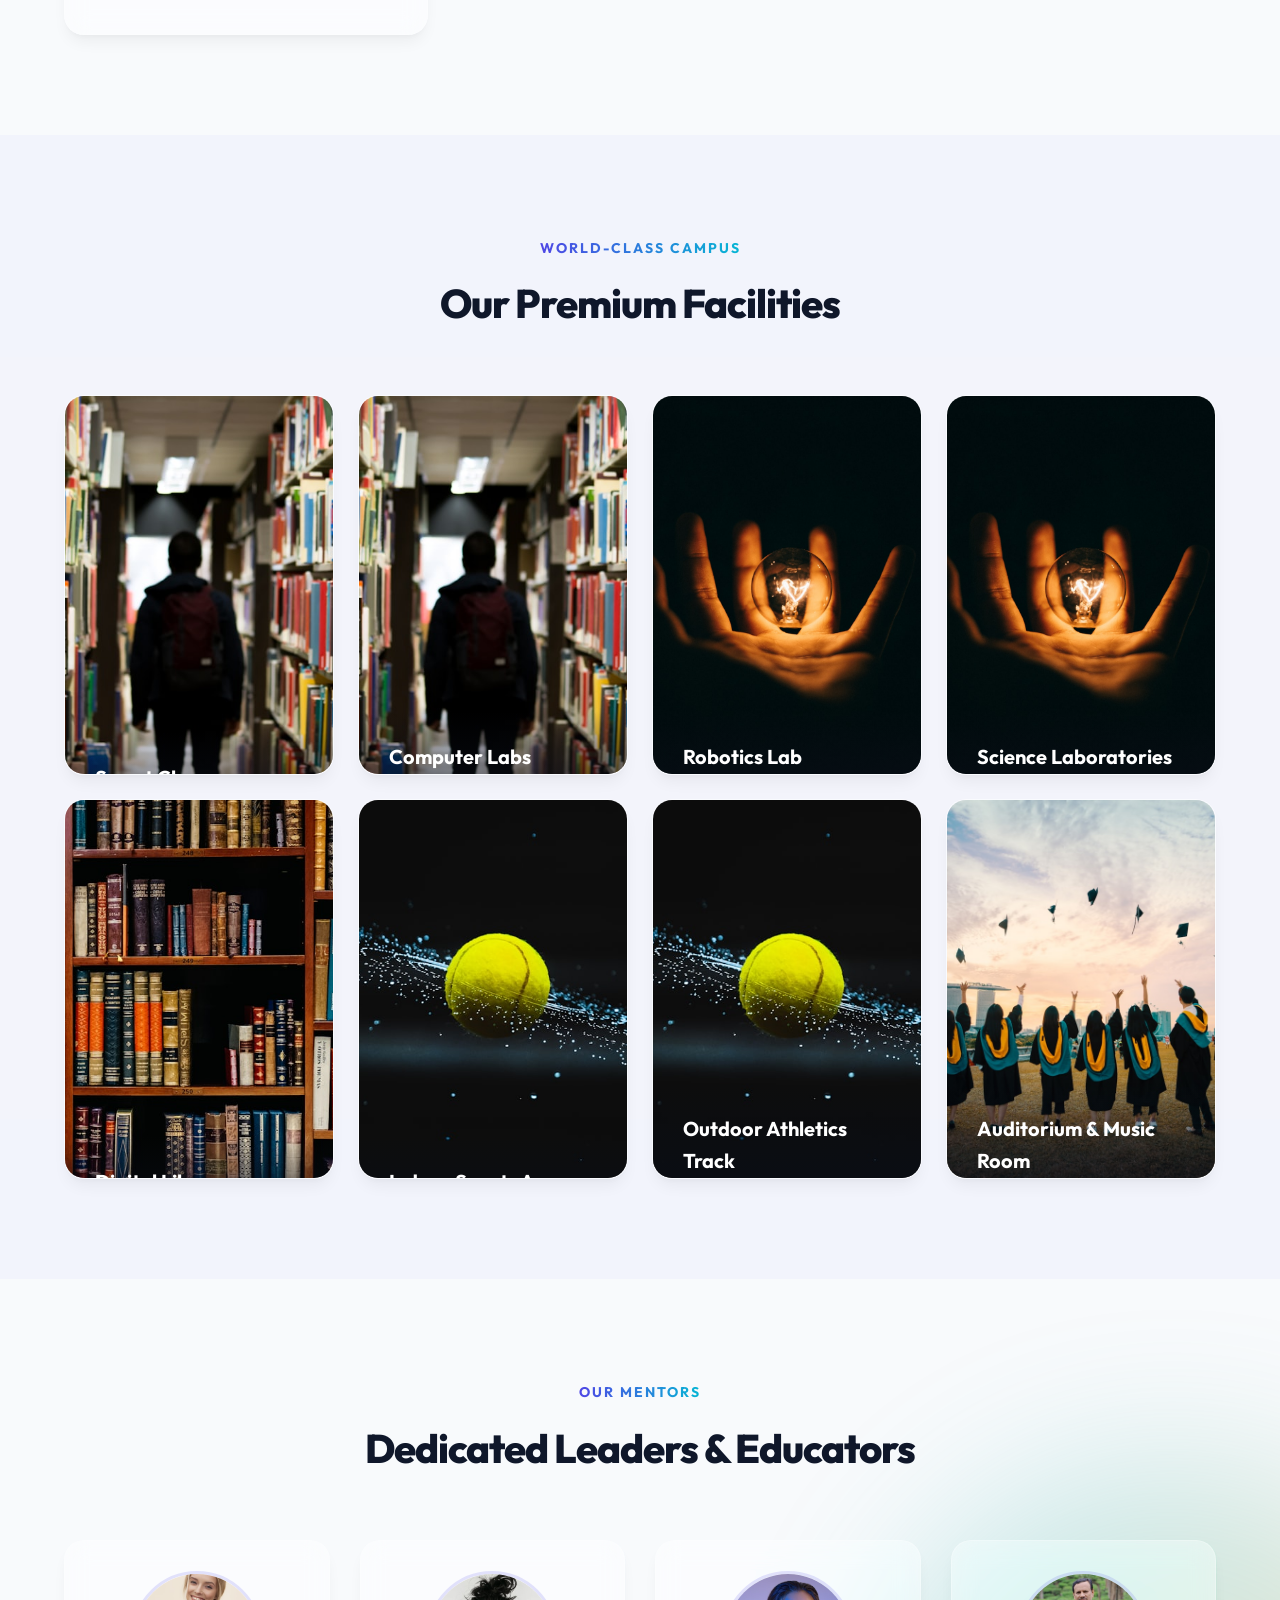
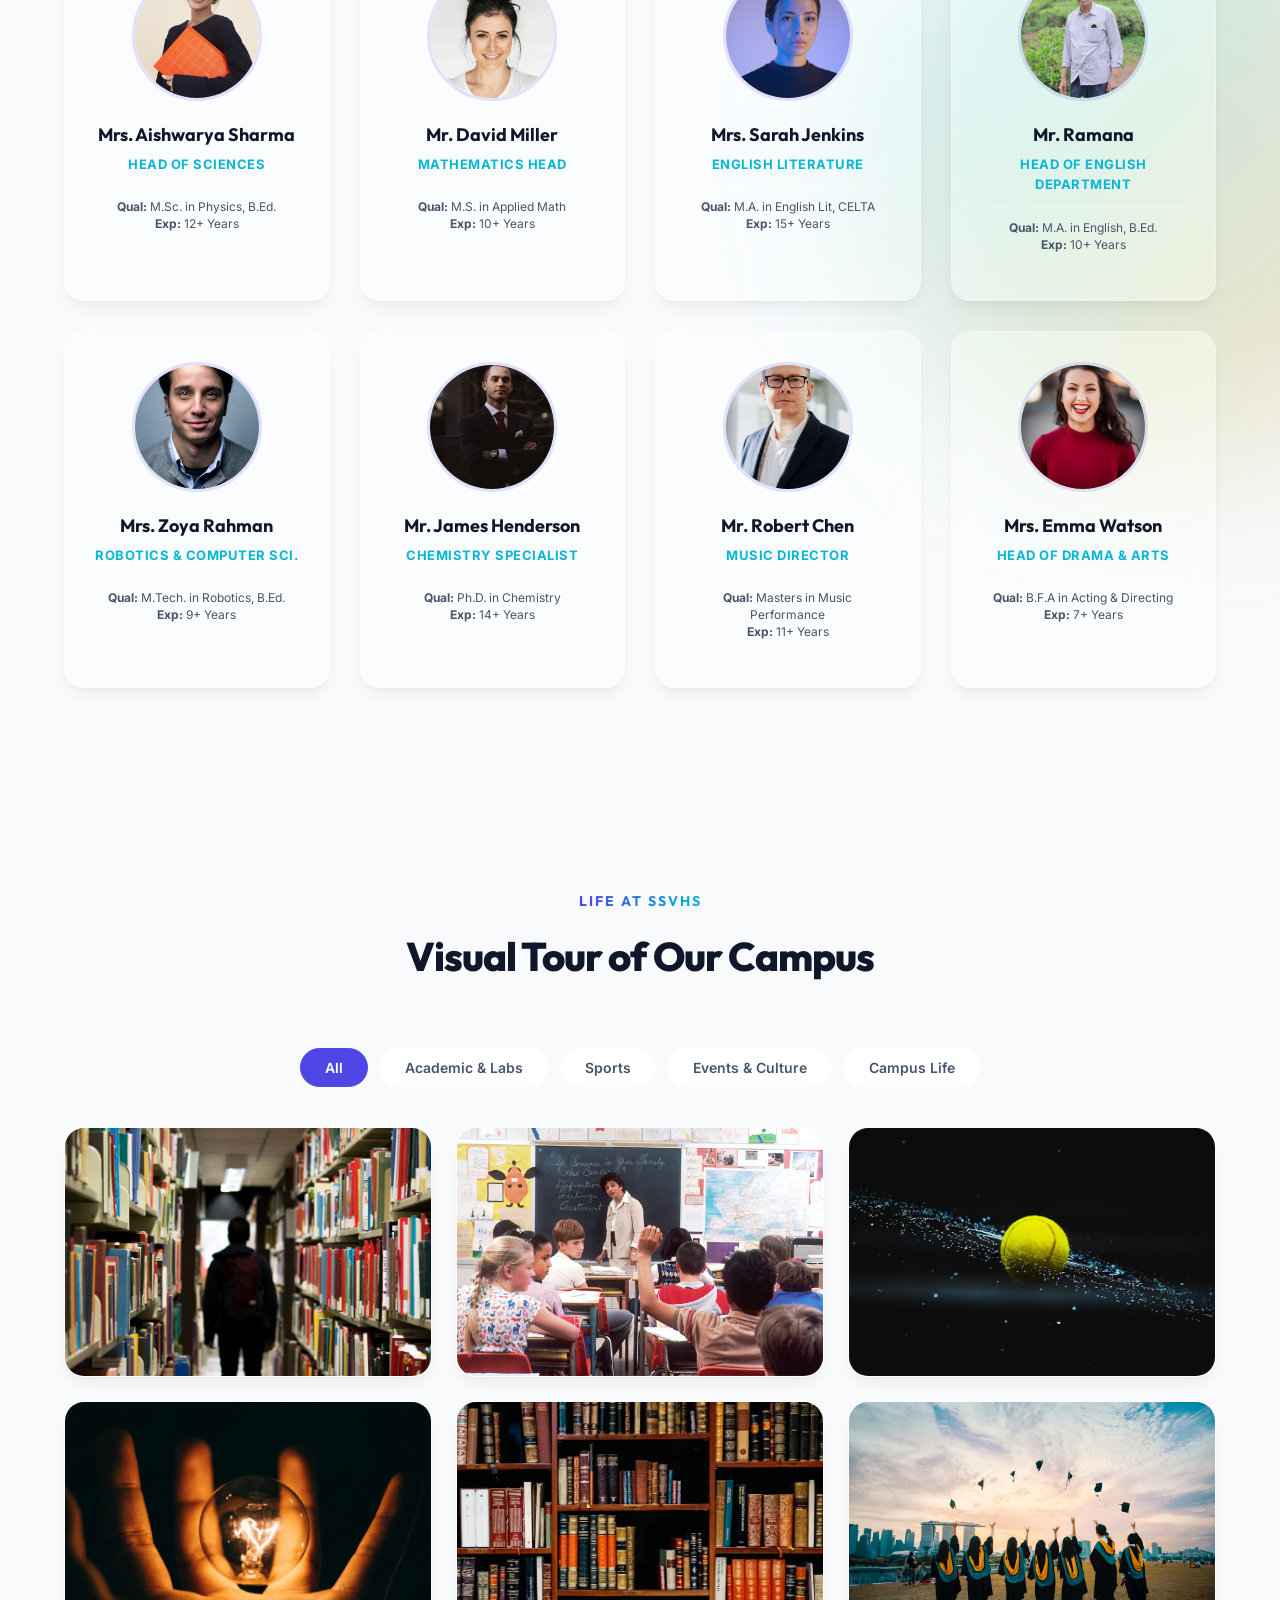
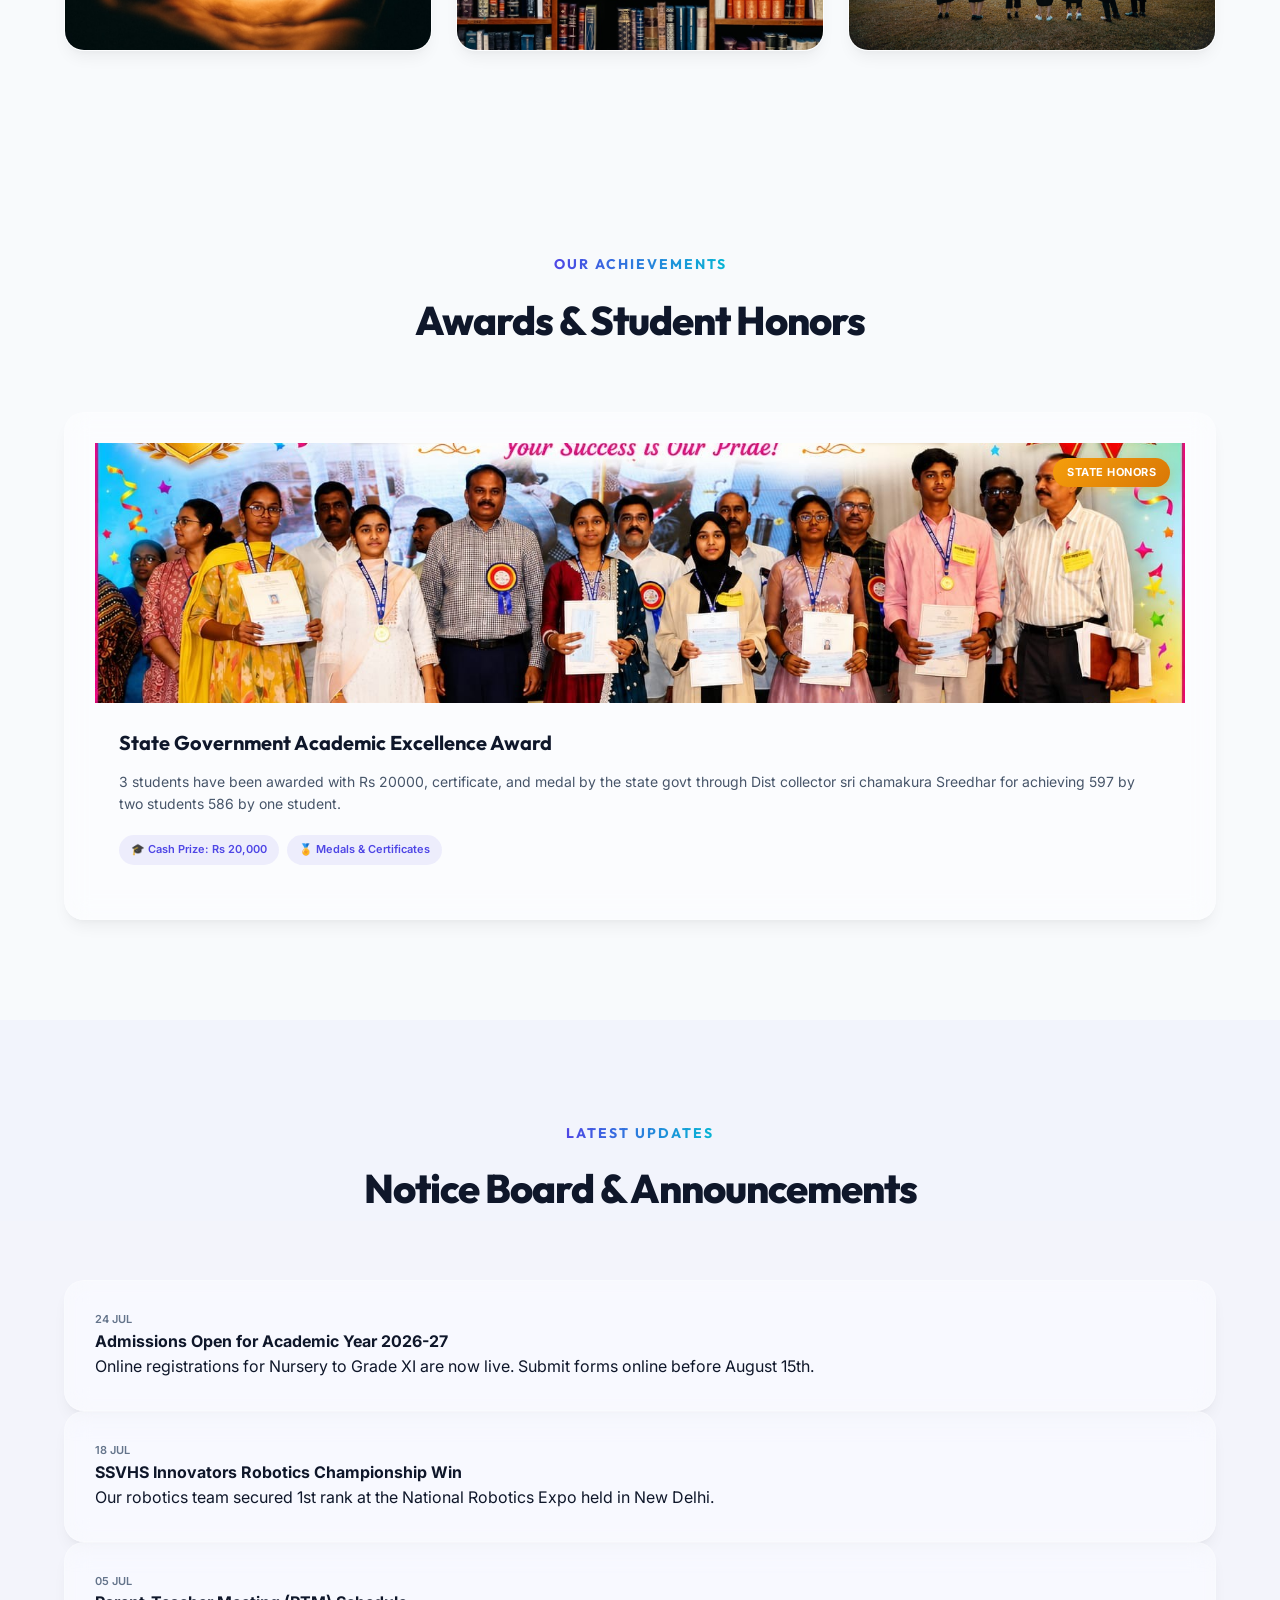
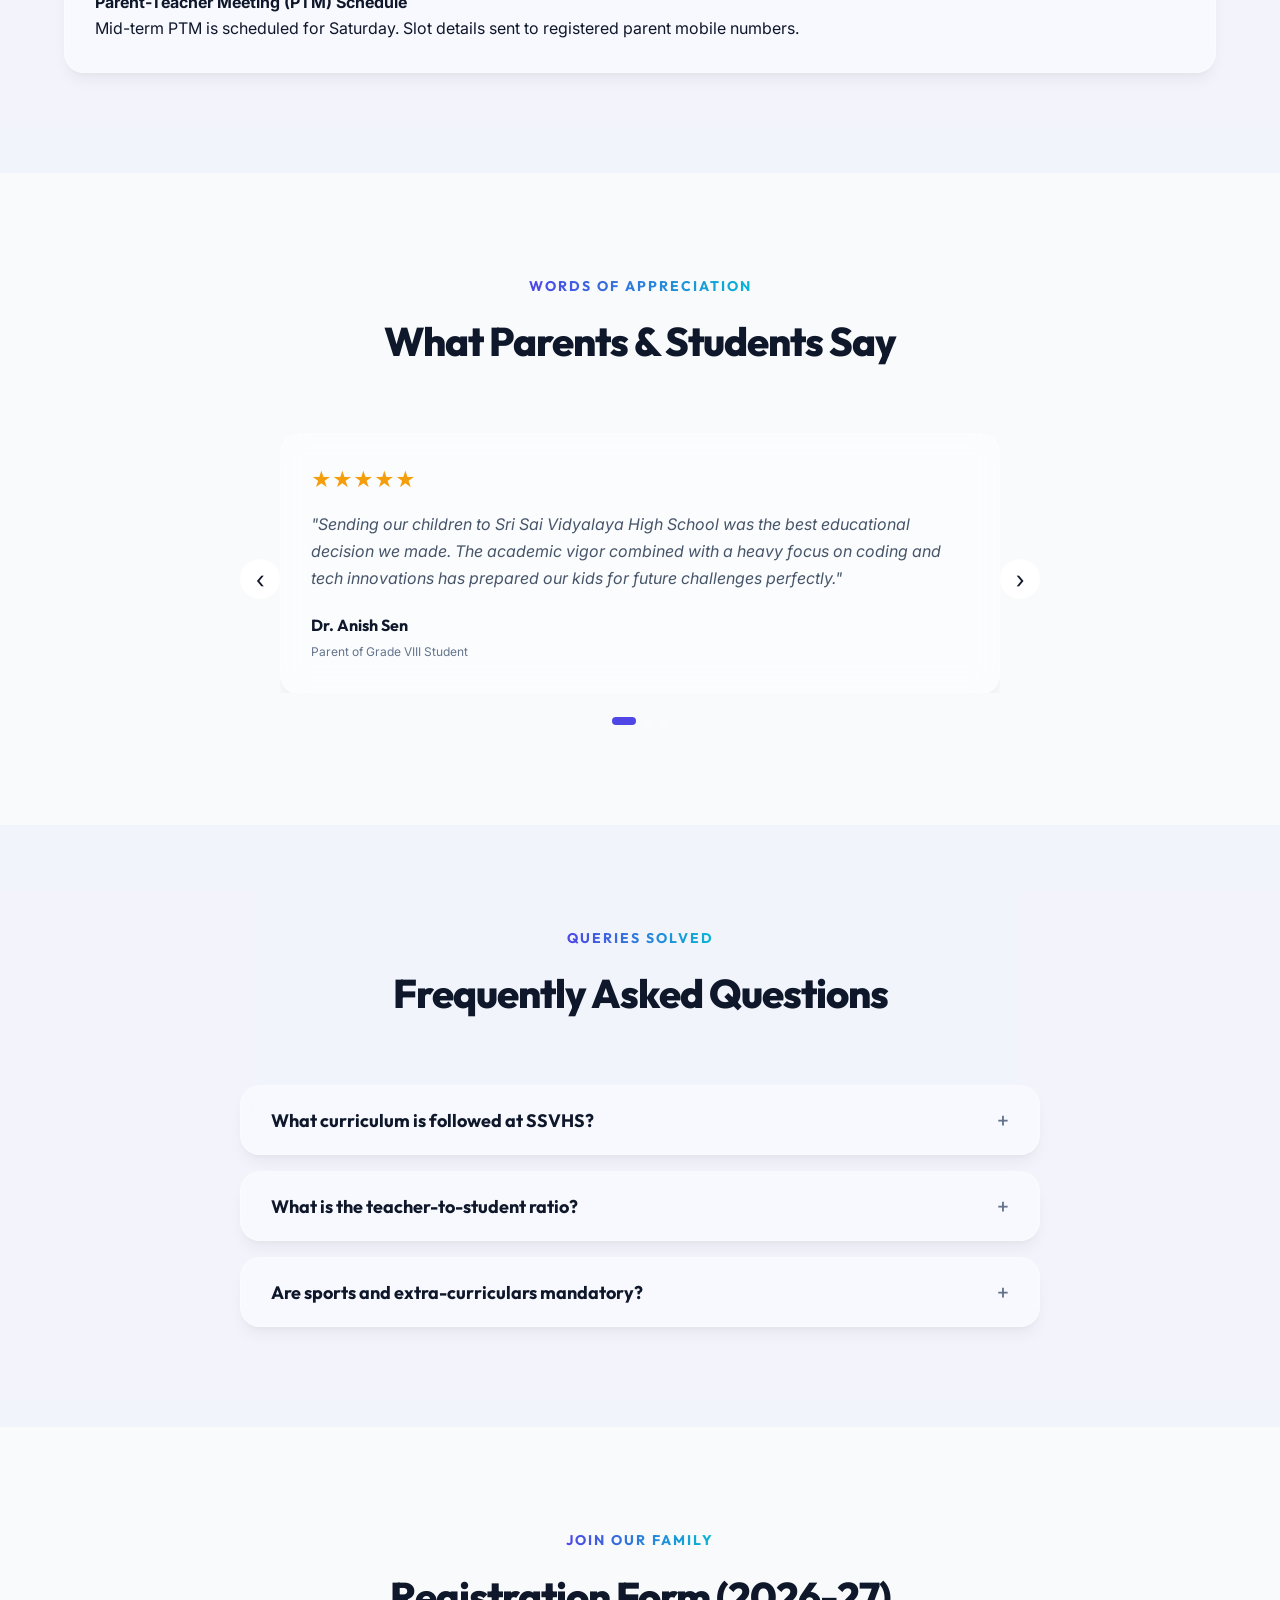
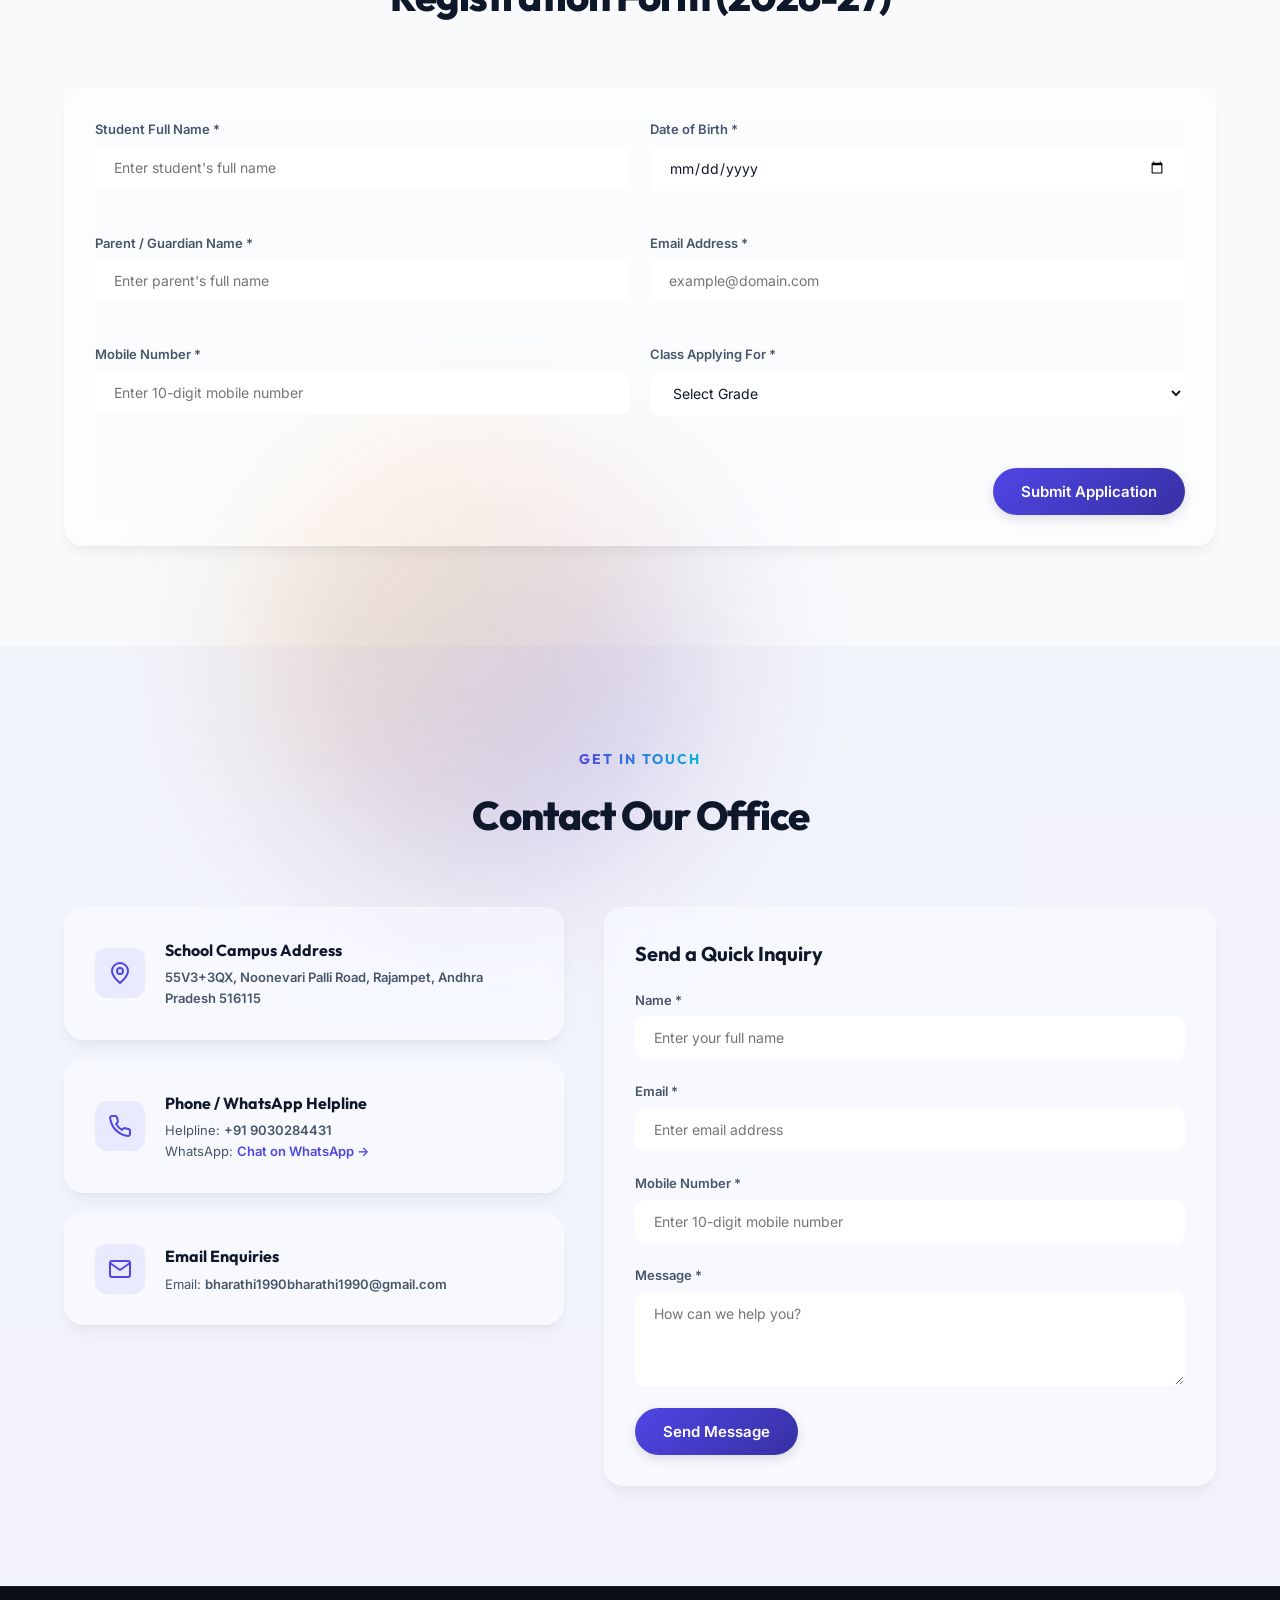
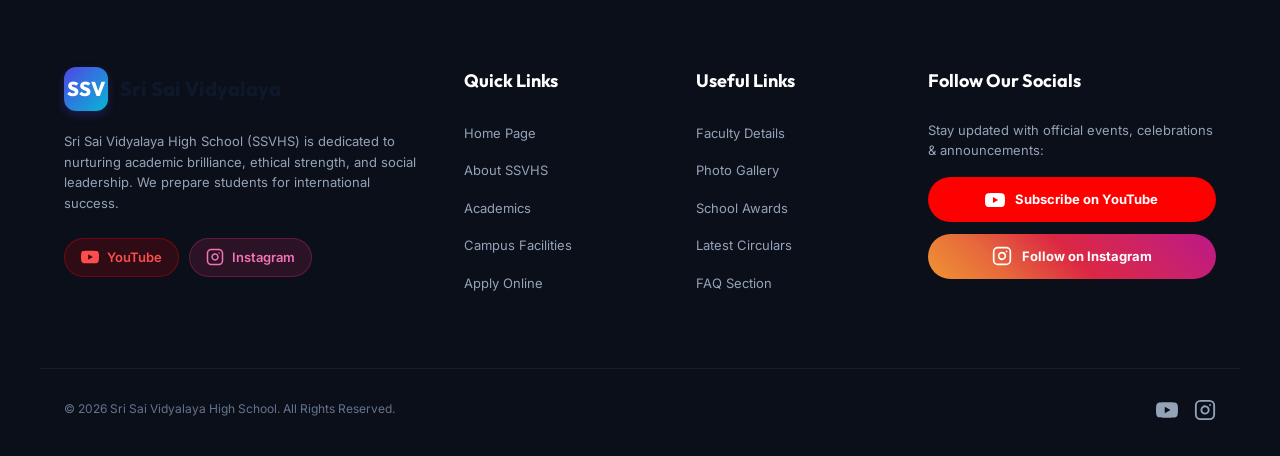
==== commit 812732ec: "Add files via upload" ====
--- a/index.html
+++ b/index.html
@@ -50,6 +50,7 @@
                 <a href="#facilities" class="nav-link">Facilities</a>
                 <a href="#faculty" class="nav-link">Faculty</a>
                 <a href="#gallery" class="nav-link">Gallery</a>
+                <a href="#awards" class="nav-link">Awards</a>
                 <a href="#notice-board" class="nav-link">Notices</a>
                 <a href="#events" class="nav-link">Events</a>
                 <a href="#testimonials" class="nav-link">Testimonials</a>
@@ -147,17 +148,17 @@
                         </div>
                     </div>
                     
-                    <div class="about-principal reveal-right">
-                        <div class="principal-card glass-card">
-                            <div class="principal-img-wrapper">
-                                <img src="./images/principal.jpg" onerror="this.onerror=null;this.src='https://images.unsplash.com/photo-1573496359142-b8d87734a5a2?auto=format&fit=crop&w=400&q=80';" alt="Principal Dr. Victoria Sterling" class="principal-img">
-                            </div>
-                            <div class="principal-info">
+                    <div class="about-correspondent reveal-right">
+                        <div class="correspondent-card glass-card">
+                            <div class="correspondent-img-wrapper">
+                                <img src="./images/principal.jpg" onerror="this.onerror=null;this.src='https://images.unsplash.com/photo-1573496359142-b8d87734a5a2?auto=format&fit=crop&w=400&q=80';" alt="Correspondent" class="correspondent-img">
+                            </div>
+                            <div class="correspondent-info">
                                 <blockquote>
                                     "Education is not the learning of facts, but the training of the mind to think. At SSVHS, we inspire minds to reach their full potential."
                                 </blockquote>
-                                <h4>Dr. Victoria Sterling</h4>
-                                <span class="designation">Principal, SSVHS</span>
+                                <h4>Correspondent</h4>
+                                <span class="designation">Correspondent, SSVHS</span>
                             </div>
                         </div>
                     </div>
@@ -507,6 +508,33 @@
                         <div class="gallery-info">
                             <h4>School Campus Building</h4>
                             <span class="gallery-tag">School Building</span>
+                        </div>
+                    </div>
+                </div>
+            </div>
+        </section>
+
+        <!-- Awards & Achievements Section -->
+        <section class="awards section-padding" id="awards">
+            <div class="container">
+                <div class="section-header">
+                    <span class="subtitle">Our Achievements</span>
+                    <h2 class="section-title">Awards & Student Honors</h2>
+                </div>
+
+                <div class="awards-grid">
+                    <div class="award-card glass-card reveal-slide-up">
+                        <div class="award-image-wrapper">
+                            <img src="./images/award1.jpeg" onerror="this.onerror=null;this.src='https://images.unsplash.com/photo-1427504494785-3a9ca7044f45?auto=format&fit=crop&w=800&q=80';" alt="State Government Academic Award" class="award-img">
+                            <div class="award-badge">State Honors</div>
+                        </div>
+                        <div class="award-content">
+                            <h3>State Government Academic Excellence Award</h3>
+                            <p class="award-desc">3 students have been awarded with Rs 20000, certificate, and medal by the state govt through Dist collector sri chamakura Sreedhar for achieving 597 by two students 586 by one student.</p>
+                            <div class="award-meta">
+                                <span class="award-tag">🎓 Cash Prize: Rs 20,000</span>
+                                <span class="award-tag">🏅 Medals & Certificates</span>
+                            </div>
                         </div>
                     </div>
                 </div>
@@ -854,6 +882,7 @@
                 <ul class="footer-links">
                     <li><a href="#faculty">Faculty Details</a></li>
                     <li><a href="#gallery">Photo Gallery</a></li>
+                    <li><a href="#awards">School Awards</a></li>
                     <li><a href="#notice-board">Latest Circulars</a></li>
                     <li><a href="#faq">FAQ Section</a></li>
                 </ul>
@@ -890,6 +919,15 @@
         </div>
     </footer>
 
+    <!-- Image Lightbox Modal -->
+    <div id="imageLightbox" class="lightbox-modal" aria-hidden="true" role="dialog">
+        <span class="lightbox-close" id="lightboxClose">&times;</span>
+        <div class="lightbox-content-wrapper">
+            <img class="lightbox-content" id="lightboxImg" alt="Enlarged view">
+            <div id="lightboxCaption" class="lightbox-caption"></div>
+        </div>
+    </div>
+
     <!-- Back to Top Button -->
     <button class="back-to-top" id="backToTopBtn" aria-label="Back to Top">
         <svg xmlns="http://www.w3.org/2000/svg" viewBox="0 0 24 24" fill="none" stroke="currentColor" stroke-width="3" stroke-linecap="round" stroke-linejoin="round"><polyline points="18 15 12 9 6 15"></polyline></svg>
--- a/style.css
+++ b/style.css
@@ -711,33 +711,33 @@
     color: var(--text-secondary);
 }
 
-.principal-card {
+.correspondent-card {
     padding: 0;
     overflow: hidden;
 }
 
-.principal-img-wrapper {
+.correspondent-img-wrapper {
     height: 300px;
     overflow: hidden;
 }
 
-.principal-img {
+.correspondent-img {
     width: 100%;
     height: 100%;
     object-fit: cover;
     transition: transform 0.6s ease;
 }
 
-.principal-card:hover .principal-img {
+.correspondent-card:hover .correspondent-img {
     transform: scale(1.05);
 }
 
-.principal-info {
+.correspondent-info {
     padding: 30px;
     background: var(--bg-surface-opaque);
 }
 
-.principal-info blockquote {
+.correspondent-info blockquote {
     font-style: italic;
     font-size: 15px;
     color: var(--text-secondary);
@@ -745,14 +745,14 @@
     position: relative;
 }
 
-.principal-info h4 {
+.correspondent-info h4 {
     font-family: var(--font-heading);
     font-size: 18px;
     font-weight: 700;
     color: var(--primary);
 }
 
-.principal-info .designation {
+.correspondent-info .designation {
     font-size: 12px;
     font-weight: 600;
     color: var(--text-muted);
@@ -2447,6 +2447,201 @@
 
     .section-title {
         font-size: 42px;
+    }
+}
+
+/* 19. Awards Section */
+.awards-grid {
+    display: grid;
+    grid-template-columns: repeat(auto-fit, minmax(360px, 1fr));
+    gap: 30px;
+    margin-top: 40px;
+}
+
+.award-card {
+    display: flex;
+    flex-direction: column;
+    overflow: hidden;
+    height: 100%;
+    transition: transform 0.4s cubic-bezier(0.16, 1, 0.3, 1), box-shadow 0.4s cubic-bezier(0.16, 1, 0.3, 1);
+}
+
+.award-card:hover {
+    transform: translateY(-8px);
+    box-shadow: var(--shadow-lg);
+}
+
+.award-image-wrapper {
+    position: relative;
+    height: 260px;
+    width: 100%;
+    overflow: hidden;
+}
+
+.award-img {
+    width: 100%;
+    height: 100%;
+    object-fit: cover;
+    transition: transform 0.6s cubic-bezier(0.16, 1, 0.3, 1);
+}
+
+.award-card:hover .award-img {
+    transform: scale(1.06);
+}
+
+.award-badge {
+    position: absolute;
+    top: 15px;
+    right: 15px;
+    background: linear-gradient(135deg, var(--accent), var(--accent-dark));
+    color: #ffffff;
+    padding: 6px 14px;
+    font-size: 11px;
+    font-weight: 700;
+    text-transform: uppercase;
+    letter-spacing: 0.5px;
+    border-radius: 30px;
+    box-shadow: 0 4px 10px rgba(245, 158, 11, 0.3);
+}
+
+.award-content {
+    padding: 24px;
+    display: flex;
+    flex-direction: column;
+    flex-grow: 1;
+}
+
+.award-content h3 {
+    font-family: var(--font-heading);
+    font-size: 20px;
+    font-weight: 700;
+    margin-bottom: 12px;
+    color: var(--text-primary);
+}
+
+.award-desc {
+    font-size: 14px;
+    line-height: 1.6;
+    color: var(--text-secondary);
+    margin-bottom: 20px;
+    flex-grow: 1;
+}
+
+.award-meta {
+    display: flex;
+    gap: 8px;
+    flex-wrap: wrap;
+    margin-top: auto;
+}
+
+.award-tag {
+    font-size: 11px;
+    font-weight: 600;
+    background-color: rgba(79, 70, 229, 0.08);
+    color: var(--primary);
+    padding: 6px 12px;
+    border-radius: 30px;
+}
+
+body.dark-theme .award-tag {
+    background-color: rgba(99, 102, 241, 0.15);
+    color: var(--secondary-light);
+}
+
+/* 20. Image Lightbox Modal */
+.lightbox-modal {
+    display: none;
+    position: fixed;
+    z-index: 2000;
+    padding-top: 60px;
+    left: 0;
+    top: 0;
+    width: 100%;
+    height: 100%;
+    overflow: auto;
+    background-color: rgba(9, 13, 22, 0.95);
+    backdrop-filter: blur(8px);
+    -webkit-backdrop-filter: blur(8px);
+    opacity: 0;
+    transition: opacity 0.3s ease;
+}
+
+.lightbox-modal.active {
+    display: flex;
+    justify-content: center;
+    align-items: center;
+    flex-direction: column;
+    opacity: 1;
+}
+
+.lightbox-content-wrapper {
+    position: relative;
+    max-width: 90%;
+    max-height: 80%;
+    display: flex;
+    flex-direction: column;
+    align-items: center;
+}
+
+.lightbox-content {
+    margin: auto;
+    display: block;
+    max-width: 100%;
+    max-height: 80vh;
+    border-radius: 12px;
+    box-shadow: 0 25px 50px -12px rgba(0, 0, 0, 0.5);
+    object-fit: contain;
+    transform: scale(0.9);
+    transition: transform 0.3s ease;
+}
+
+.lightbox-modal.active .lightbox-content {
+    transform: scale(1);
+}
+
+.lightbox-caption {
+    margin: auto;
+    display: block;
+    width: 100%;
+    max-width: 700px;
+    text-align: center;
+    color: #f1f5f9;
+    padding: 15px 0;
+    font-size: 15px;
+    font-weight: 500;
+    line-height: 1.5;
+}
+
+.lightbox-close {
+    position: absolute;
+    top: 24px;
+    right: 35px;
+    color: #f1f5f9;
+    font-size: 40px;
+    font-weight: bold;
+    transition: 0.3s;
+    cursor: pointer;
+    z-index: 2010;
+}
+
+.lightbox-close:hover,
+.lightbox-close:focus {
+    color: var(--accent);
+    text-decoration: none;
+}
+
+@media (max-width: 768px) {
+    .lightbox-content {
+        max-height: 70vh;
+    }
+    .lightbox-close {
+        top: 15px;
+        right: 25px;
+        font-size: 35px;
+    }
+    .lightbox-caption {
+        font-size: 13px;
+        padding: 10px 10px;
     }
 }
 
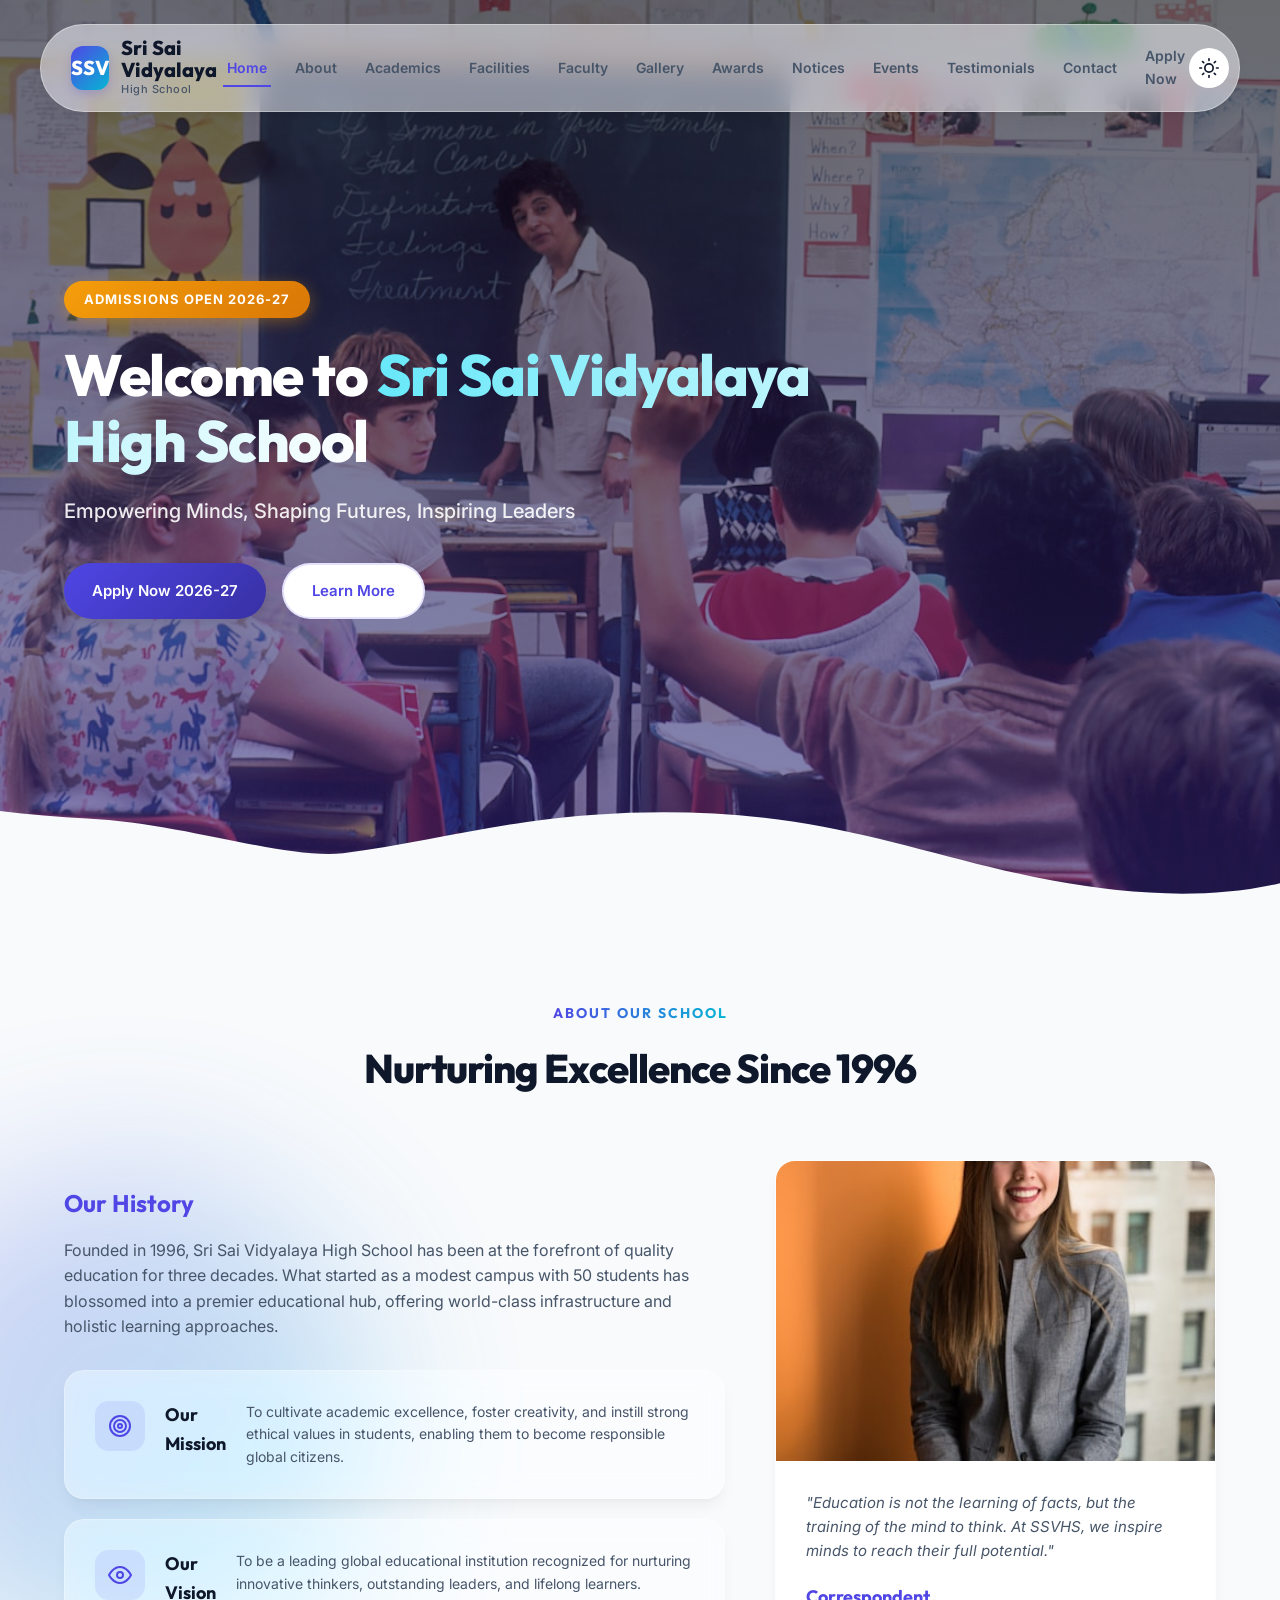
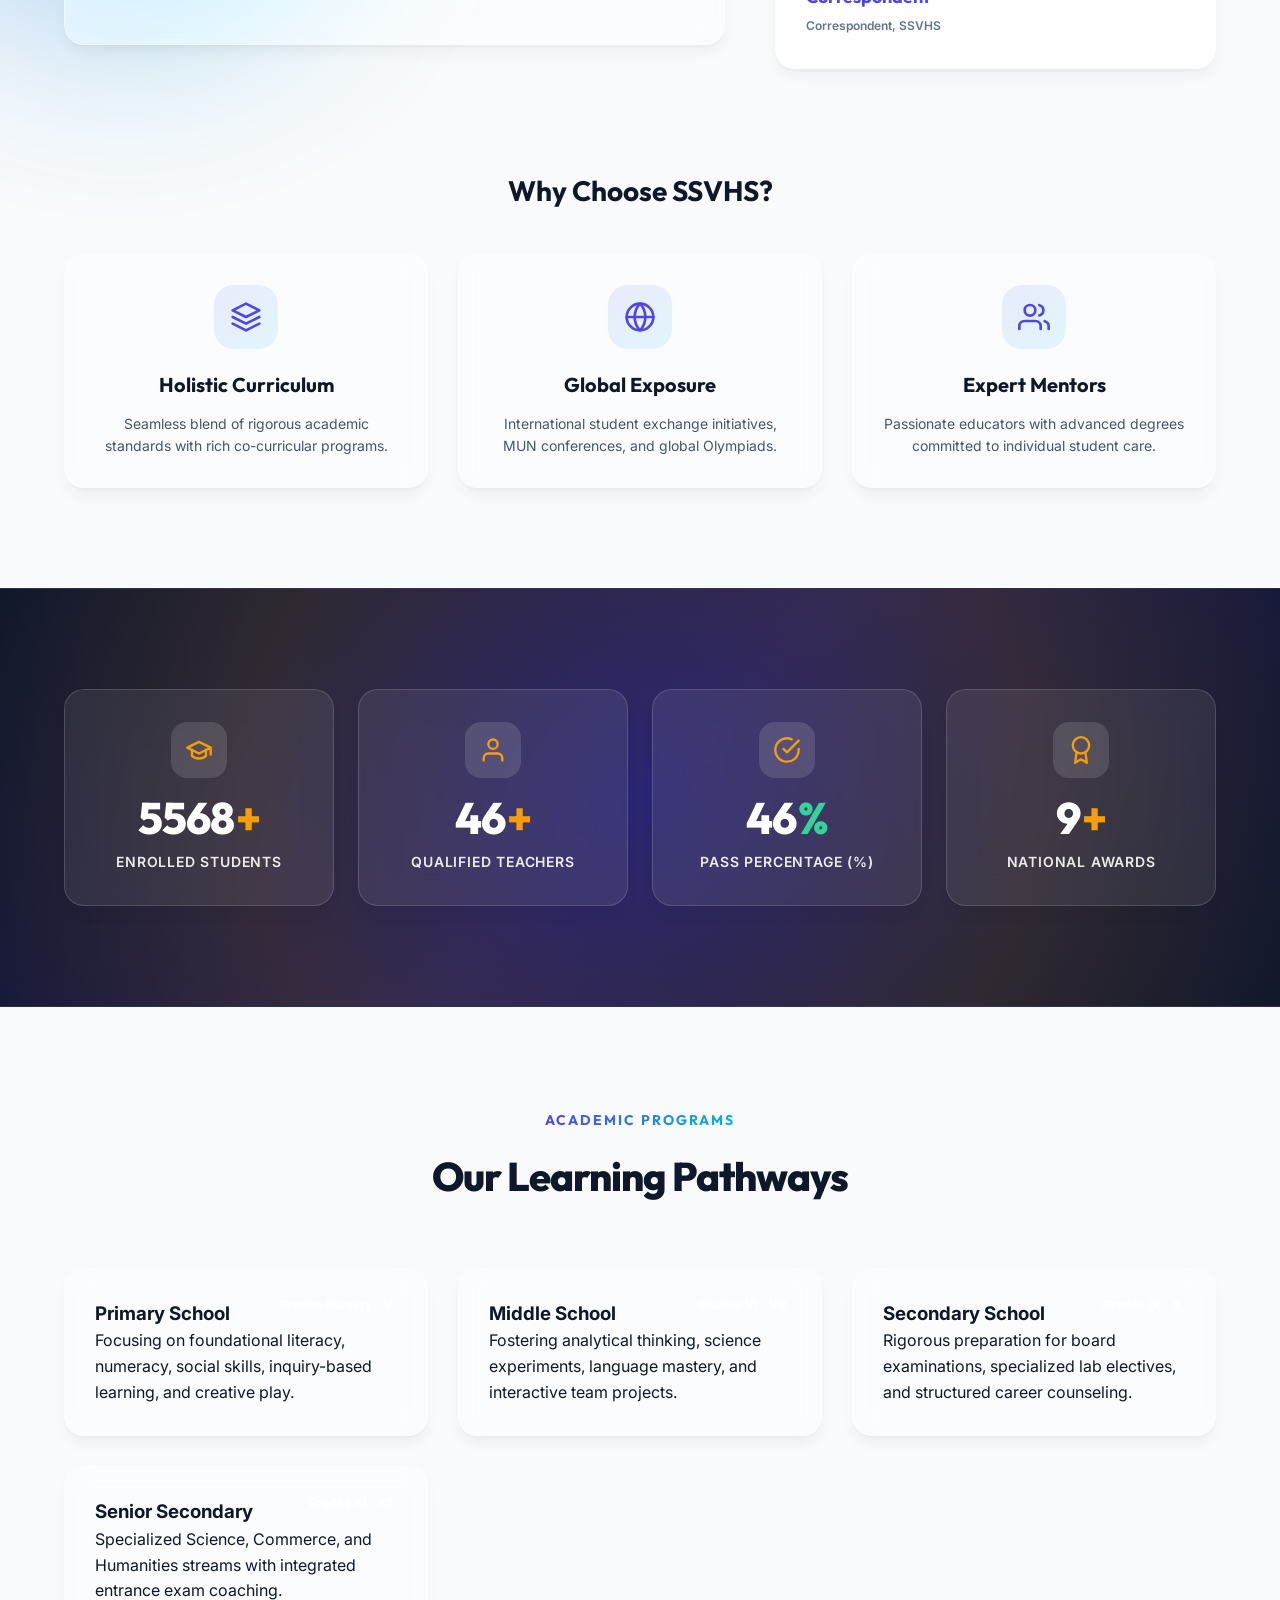
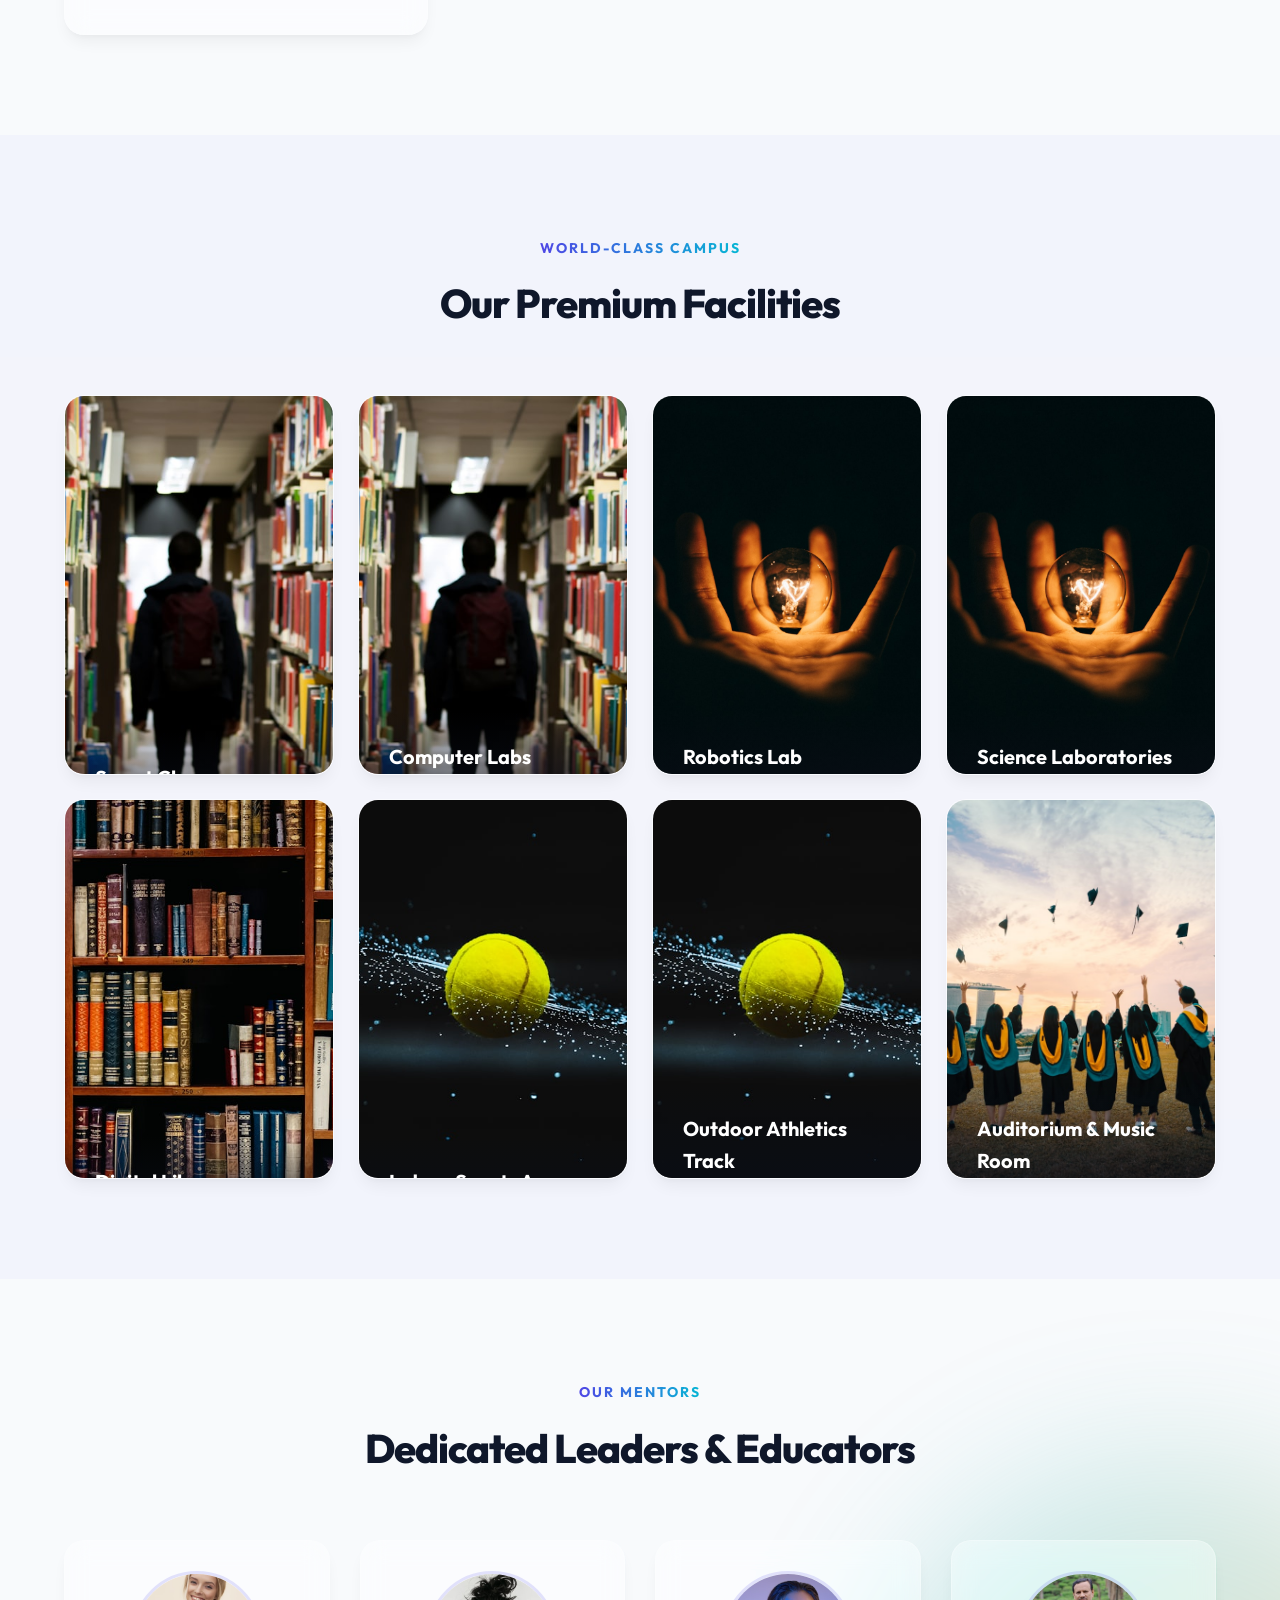
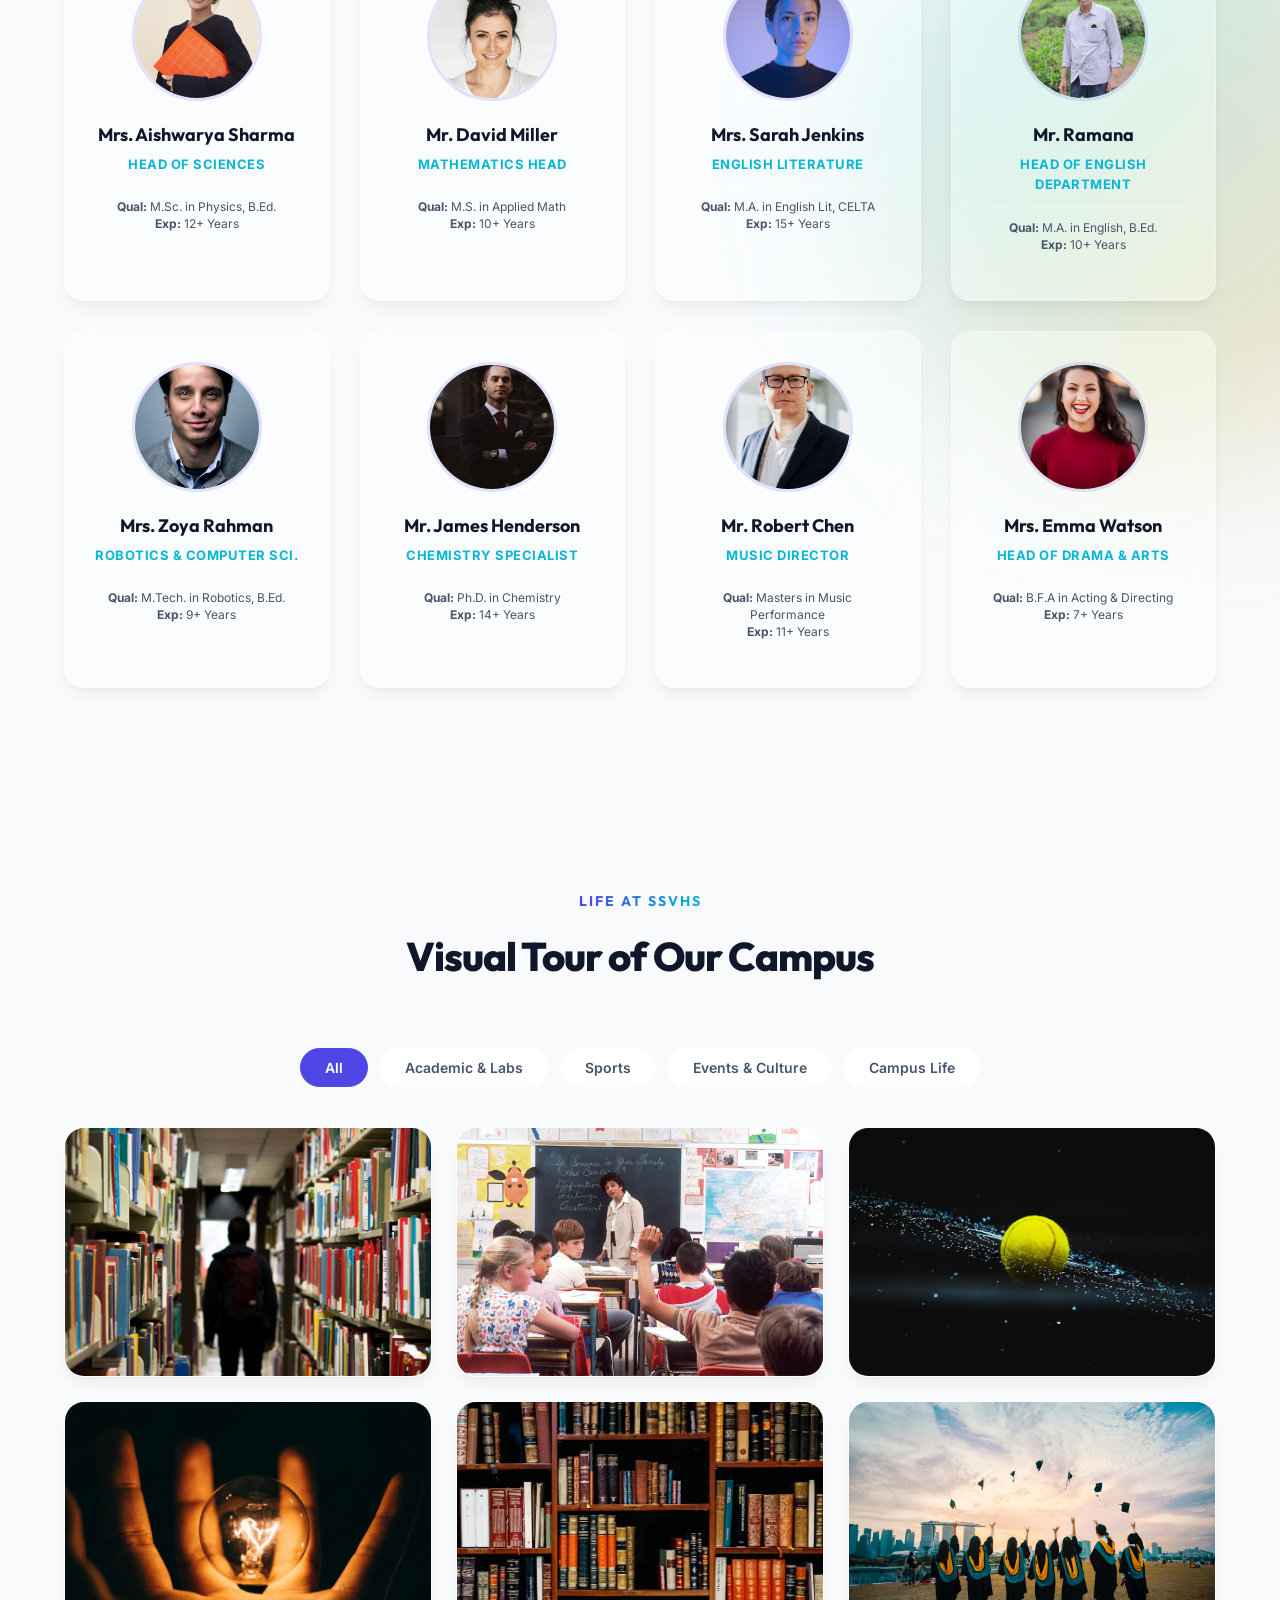
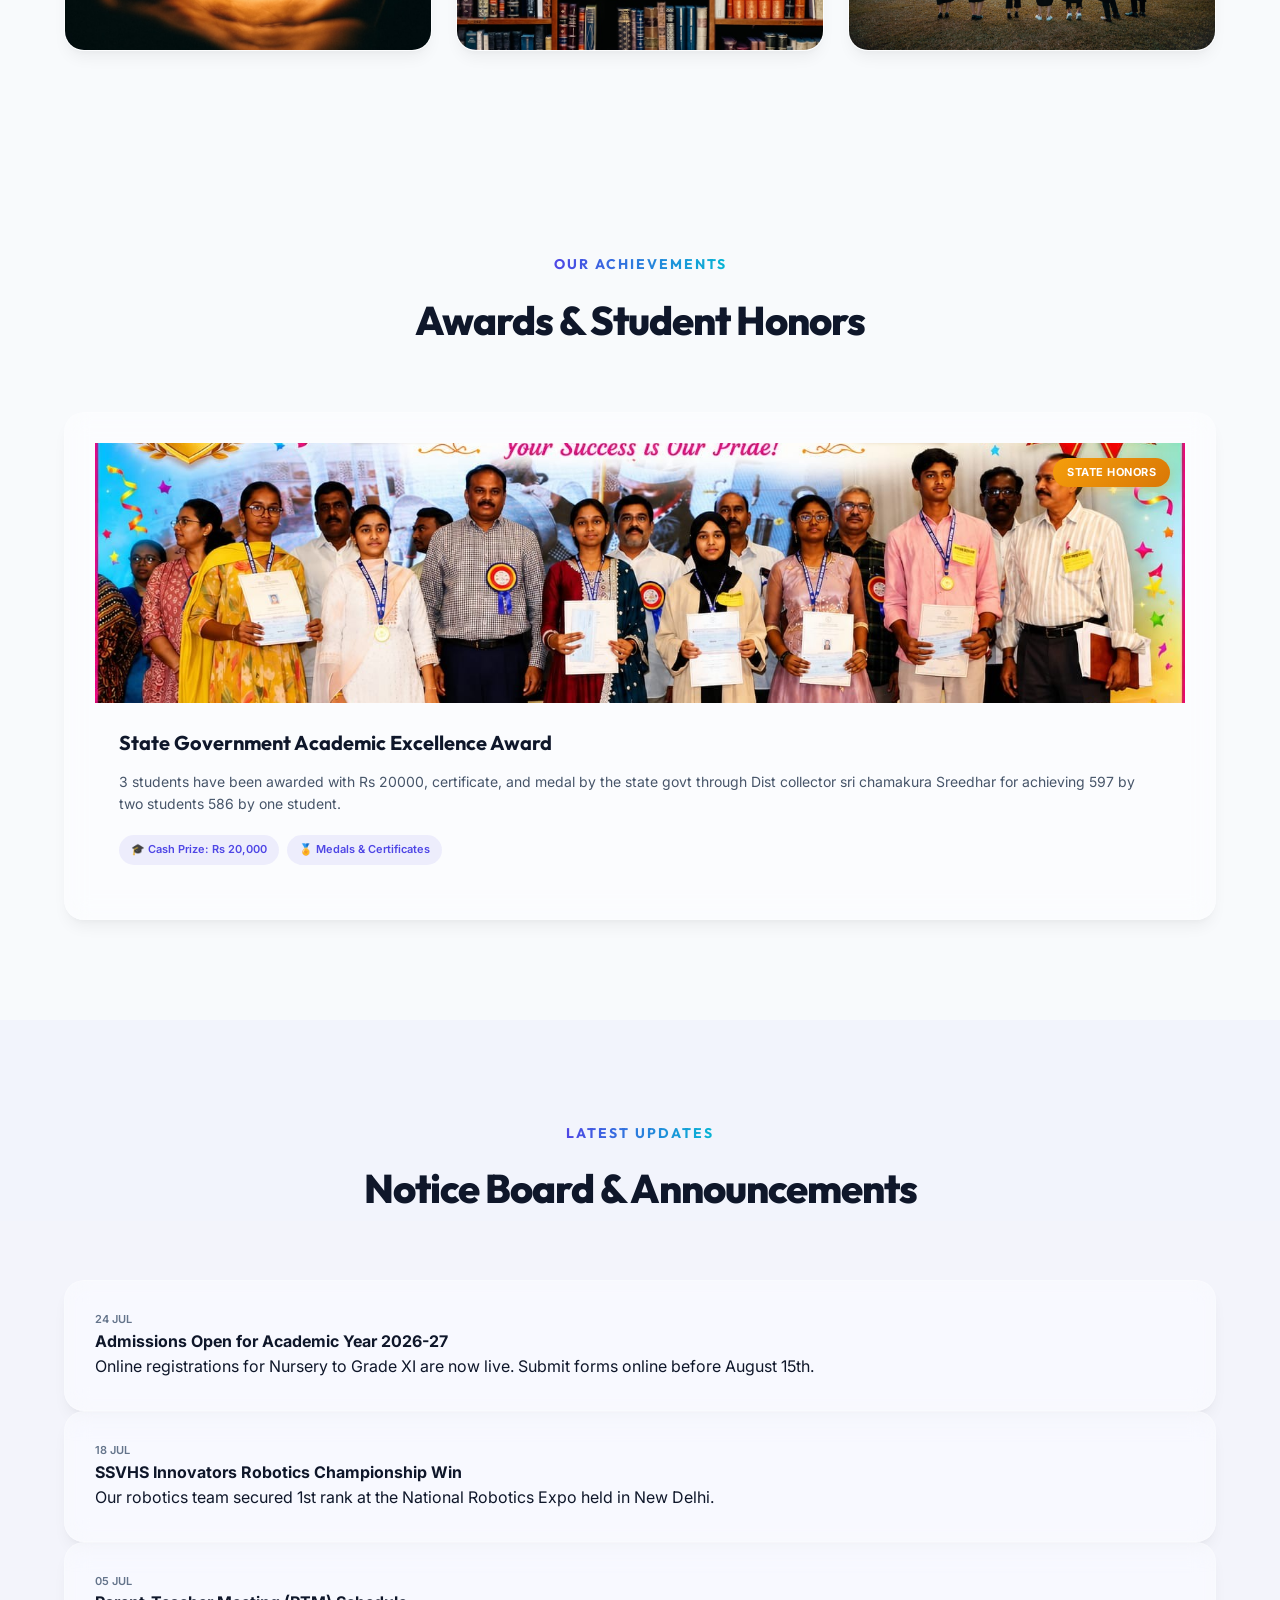
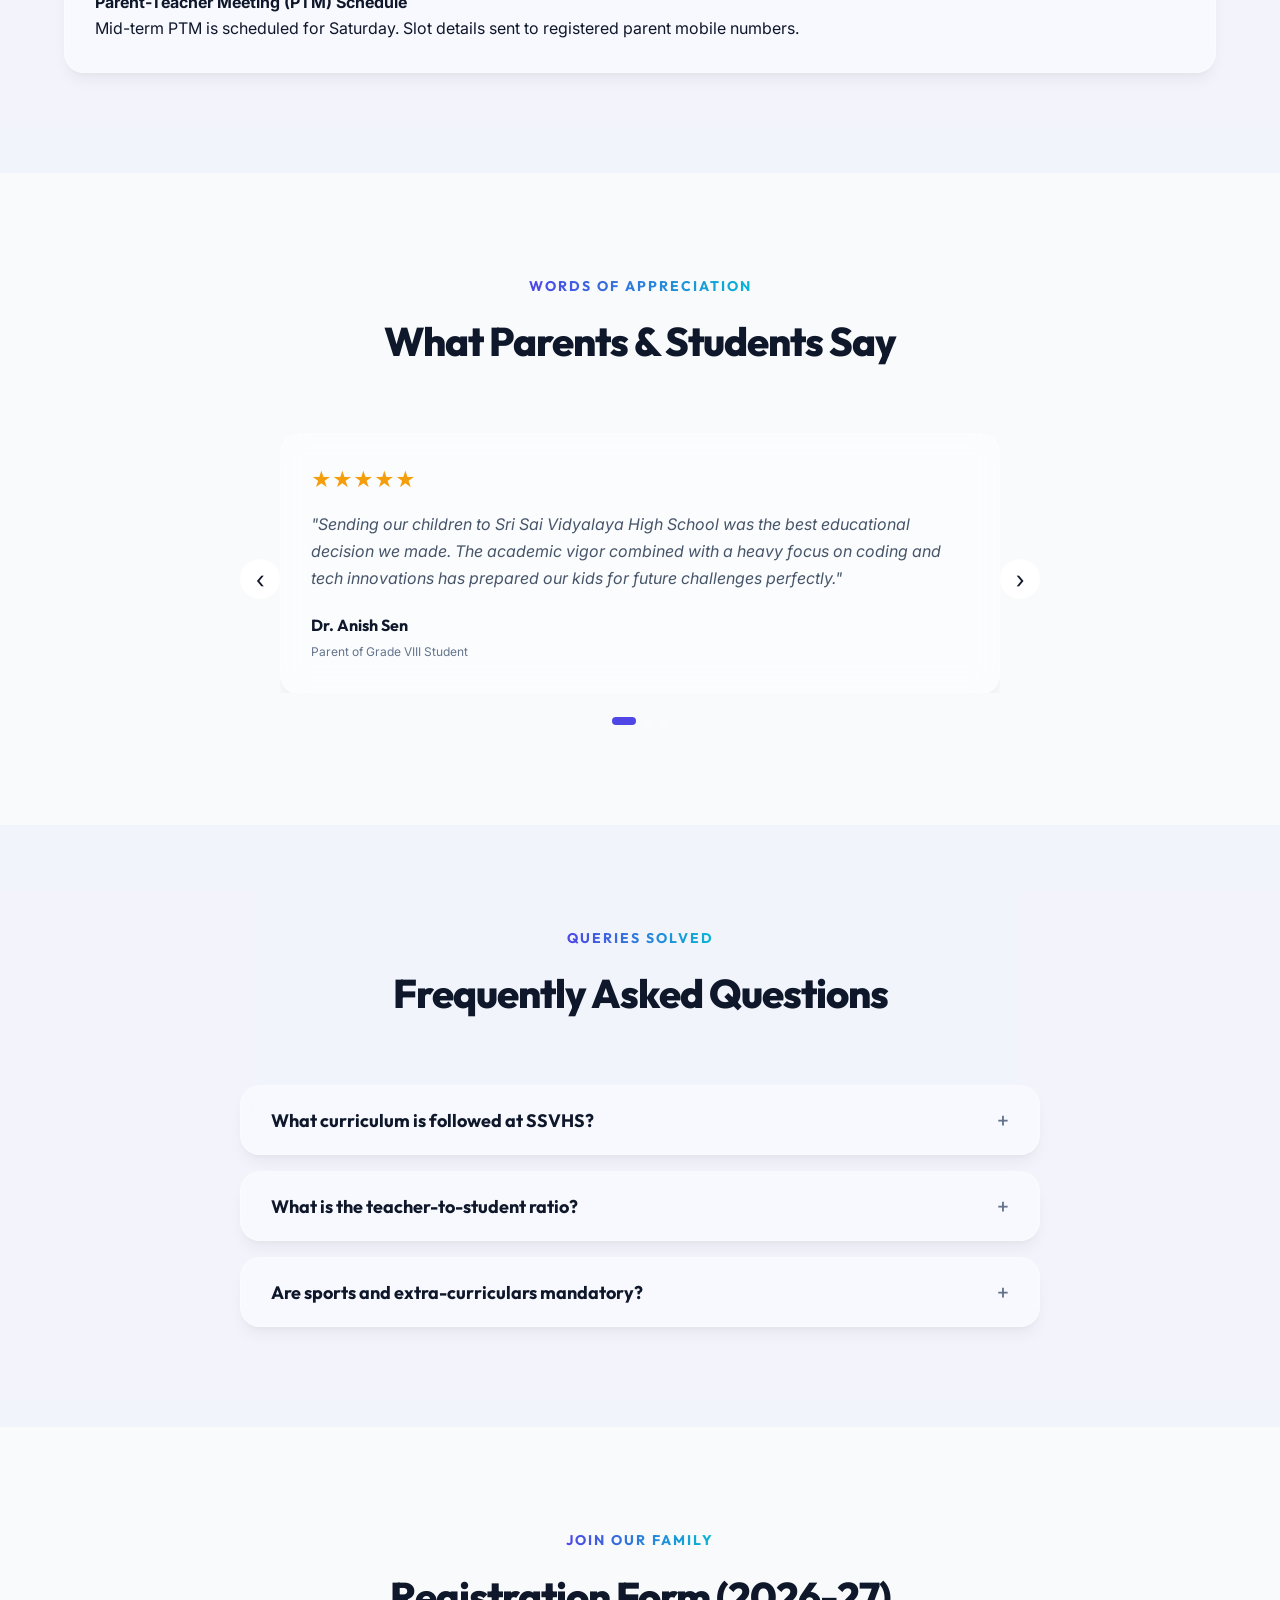
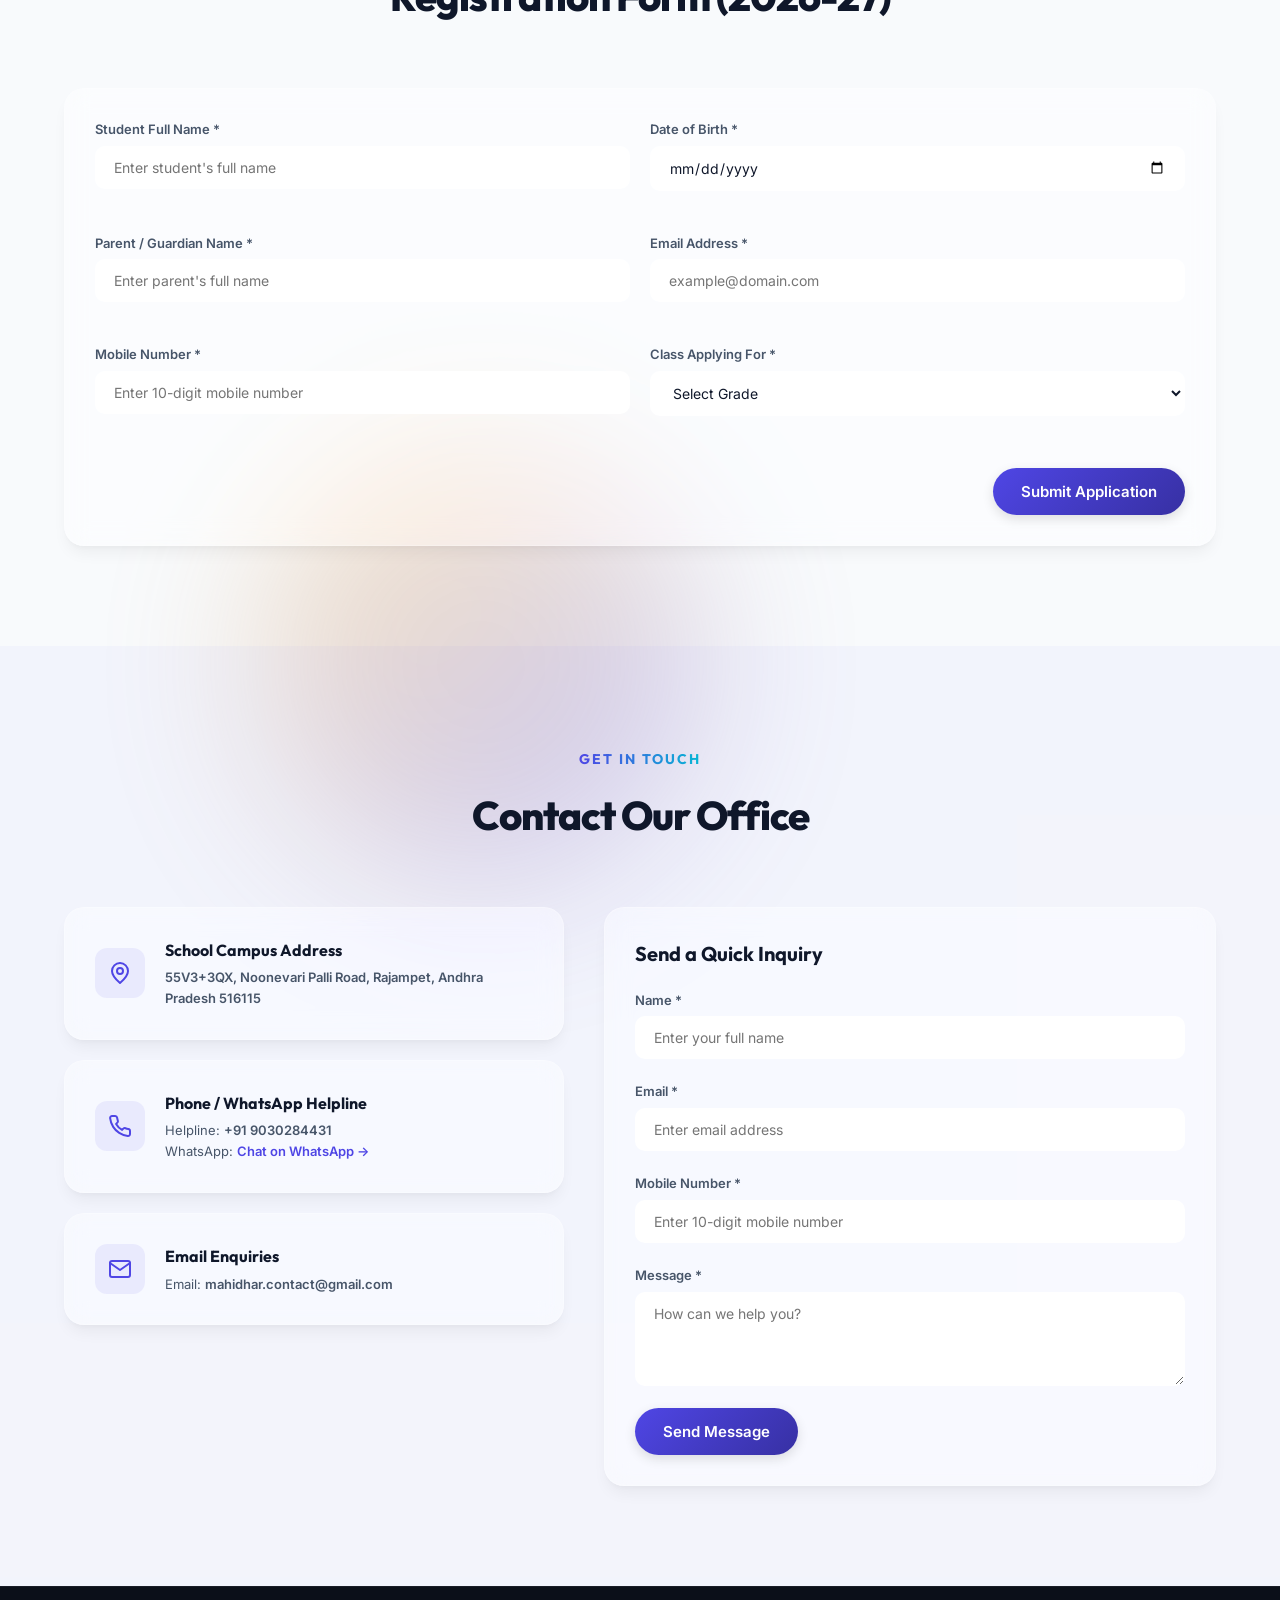
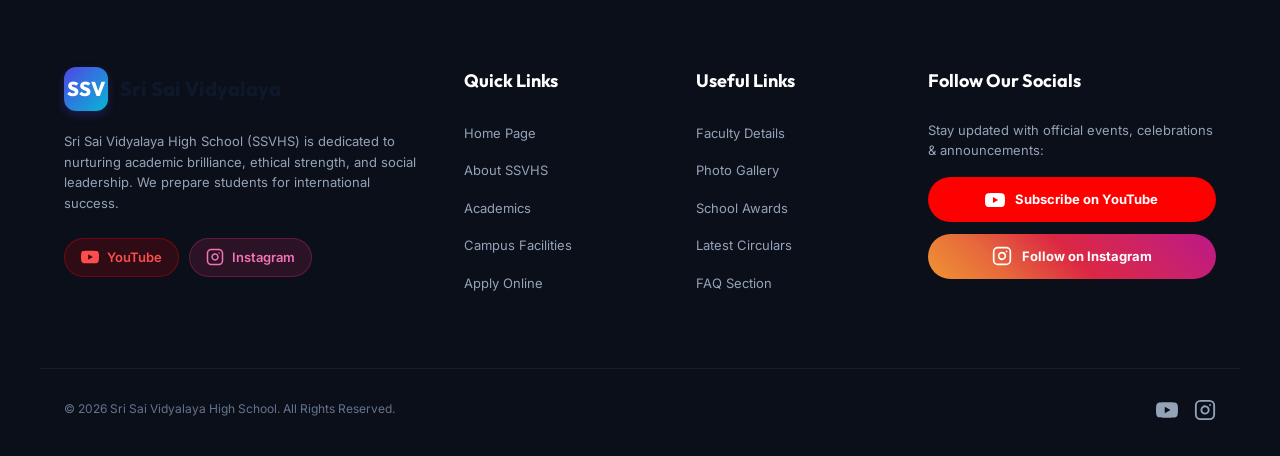
==== commit 471660f6: "Add files via upload" ====
--- a/index.html
+++ b/index.html
@@ -694,7 +694,7 @@
                 </div>
 
                 <div class="admissions-form-wrapper glass-card">
-                    <form id="admissionForm" action="https://formspree.io/f/bharathi1990bharathi1990@gmail.com" method="POST" novalidate>
+                    <form id="admissionForm" action="https://formspree.io/f/mahidhar.contact@gmail.com" method="POST" novalidate>
                         <div class="form-grid">
                             <div class="form-group">
                                 <label for="studentName">Student Full Name *</label>
@@ -748,10 +748,10 @@
                     <div class="form-success-alert glass-card" id="formSuccessAlert" role="alert" hidden>
                         <div class="success-icon">&checkmark;</div>
                         <h3>Application Submitted Successfully!</h3>
-                        <p>Your admission application details have been dispatched to <strong>bharathi1990bharathi1990@gmail.com</strong> and WhatsApp <strong>+91 9030284431</strong>.</p>
+                        <p>Your admission application details have been dispatched to <strong>mahidhar.contact@gmail.com</strong> and WhatsApp <strong>+91 9030284431</strong>.</p>
                         <div style="display: flex; gap: 10px; flex-wrap: wrap; justify-content: center; margin-top: 15px;">
                             <a id="admissionWaBtn" href="https://wa.me/919030284431" target="_blank" class="btn btn-primary" style="background:#25D366; border-color:#25D366;">💬 Send via WhatsApp</a>
-                            <a id="admissionMailBtn" href="mailto:bharathi1990bharathi1990@gmail.com" class="btn btn-secondary">✉️ Send via Email</a>
+                            <a id="admissionMailBtn" href="mailto:mahidhar.contact@gmail.com" target="_blank" class="btn btn-secondary">✉️ Send via Email</a>
                         </div>
                         <button class="btn btn-primary" id="closeSuccessBtn" style="margin-top: 15px;">Close</button>
                     </div>
@@ -796,7 +796,7 @@
                             </div>
                             <div class="info-text">
                                 <h4>Email Enquiries</h4>
-                                <p>Email: <a href="mailto:bharathi1990bharathi1990@gmail.com" style="color:inherit; font-weight:600;">bharathi1990bharathi1990@gmail.com</a></p>
+                                <p>Email: <a href="mailto:mahidhar.contact@gmail.com" style="color:inherit; font-weight:600;">mahidhar.contact@gmail.com</a></p>
                             </div>
                         </div>
                     </div>
@@ -804,7 +804,7 @@
                     <div class="contact-actions reveal-right">
                         <div class="contact-form-panel glass-card">
                             <h3>Send a Quick Inquiry</h3>
-                            <form id="contactForm" action="https://formspree.io/f/bharathi1990bharathi1990@gmail.com" method="POST" novalidate>
+                            <form id="contactForm" action="https://formspree.io/f/mahidhar.contact@gmail.com" method="POST" novalidate>
                                 <div class="form-group">
                                     <label for="contactName">Name *</label>
                                     <input type="text" id="contactName" name="contactName" placeholder="Enter your full name" required>
@@ -831,10 +831,10 @@
                             <div class="form-success-alert glass-card" id="contactSuccessAlert" role="alert" hidden>
                                 <div class="success-icon">&checkmark;</div>
                                 <h3>Inquiry Sent Successfully!</h3>
-                                <p>Your inquiry details have been dispatched to <strong>bharathi1990bharathi1990@gmail.com</strong> and WhatsApp <strong>+91 9030284431</strong>.</p>
+                                <p>Your inquiry details have been dispatched to <strong>mahidhar.contact@gmail.com</strong> and WhatsApp <strong>+91 9030284431</strong>.</p>
                                 <div style="display: flex; gap: 10px; flex-wrap: wrap; justify-content: center; margin-top: 15px;">
                                     <a id="contactWaBtn" href="https://wa.me/919030284431" target="_blank" class="btn btn-primary" style="background:#25D366; border-color:#25D366;">💬 Send via WhatsApp</a>
-                                    <a id="contactMailBtn" href="mailto:bharathi1990bharathi1990@gmail.com" class="btn btn-secondary">✉️ Send via Email</a>
+                                    <a id="contactMailBtn" href="mailto:mahidhar.contact@gmail.com" target="_blank" class="btn btn-secondary">✉️ Send via Email</a>
                                 </div>
                                 <button class="btn btn-primary" id="closeContactSuccessBtn" style="margin-top: 15px;">Close</button>
                             </div>
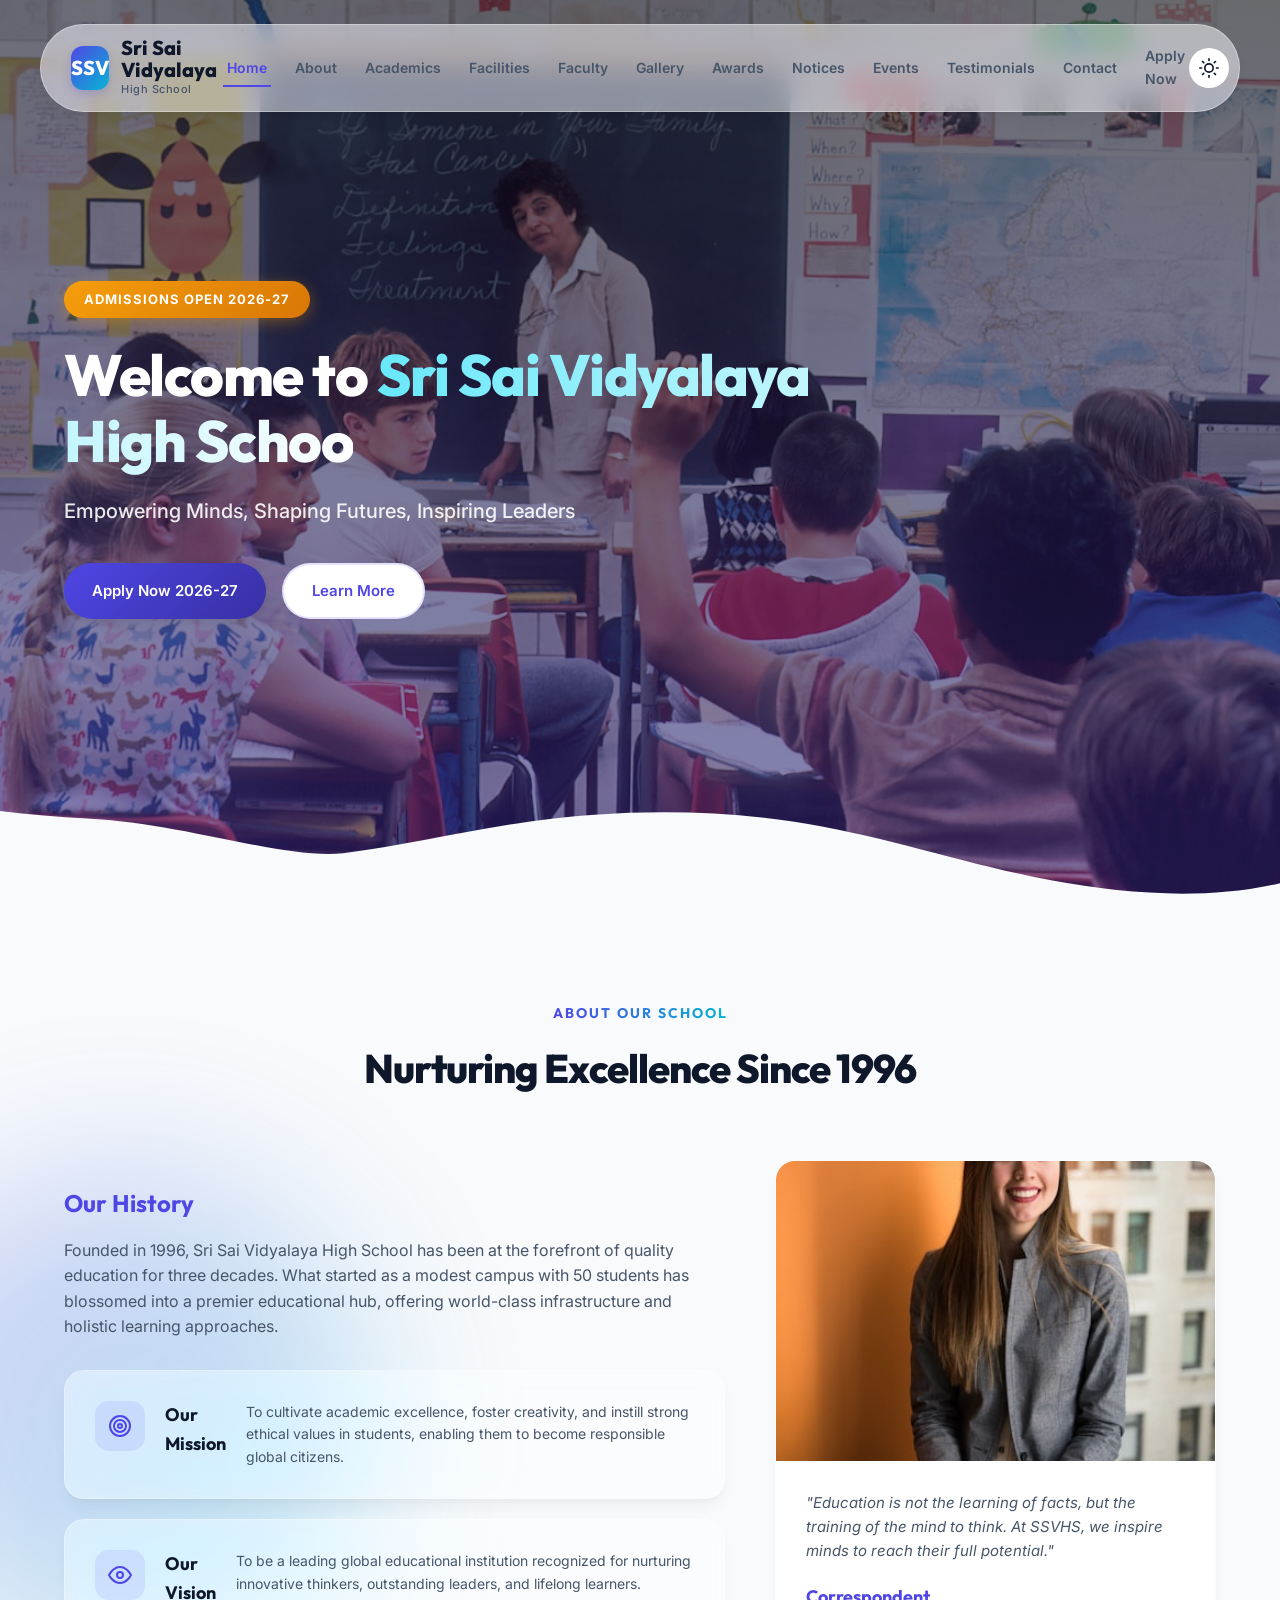
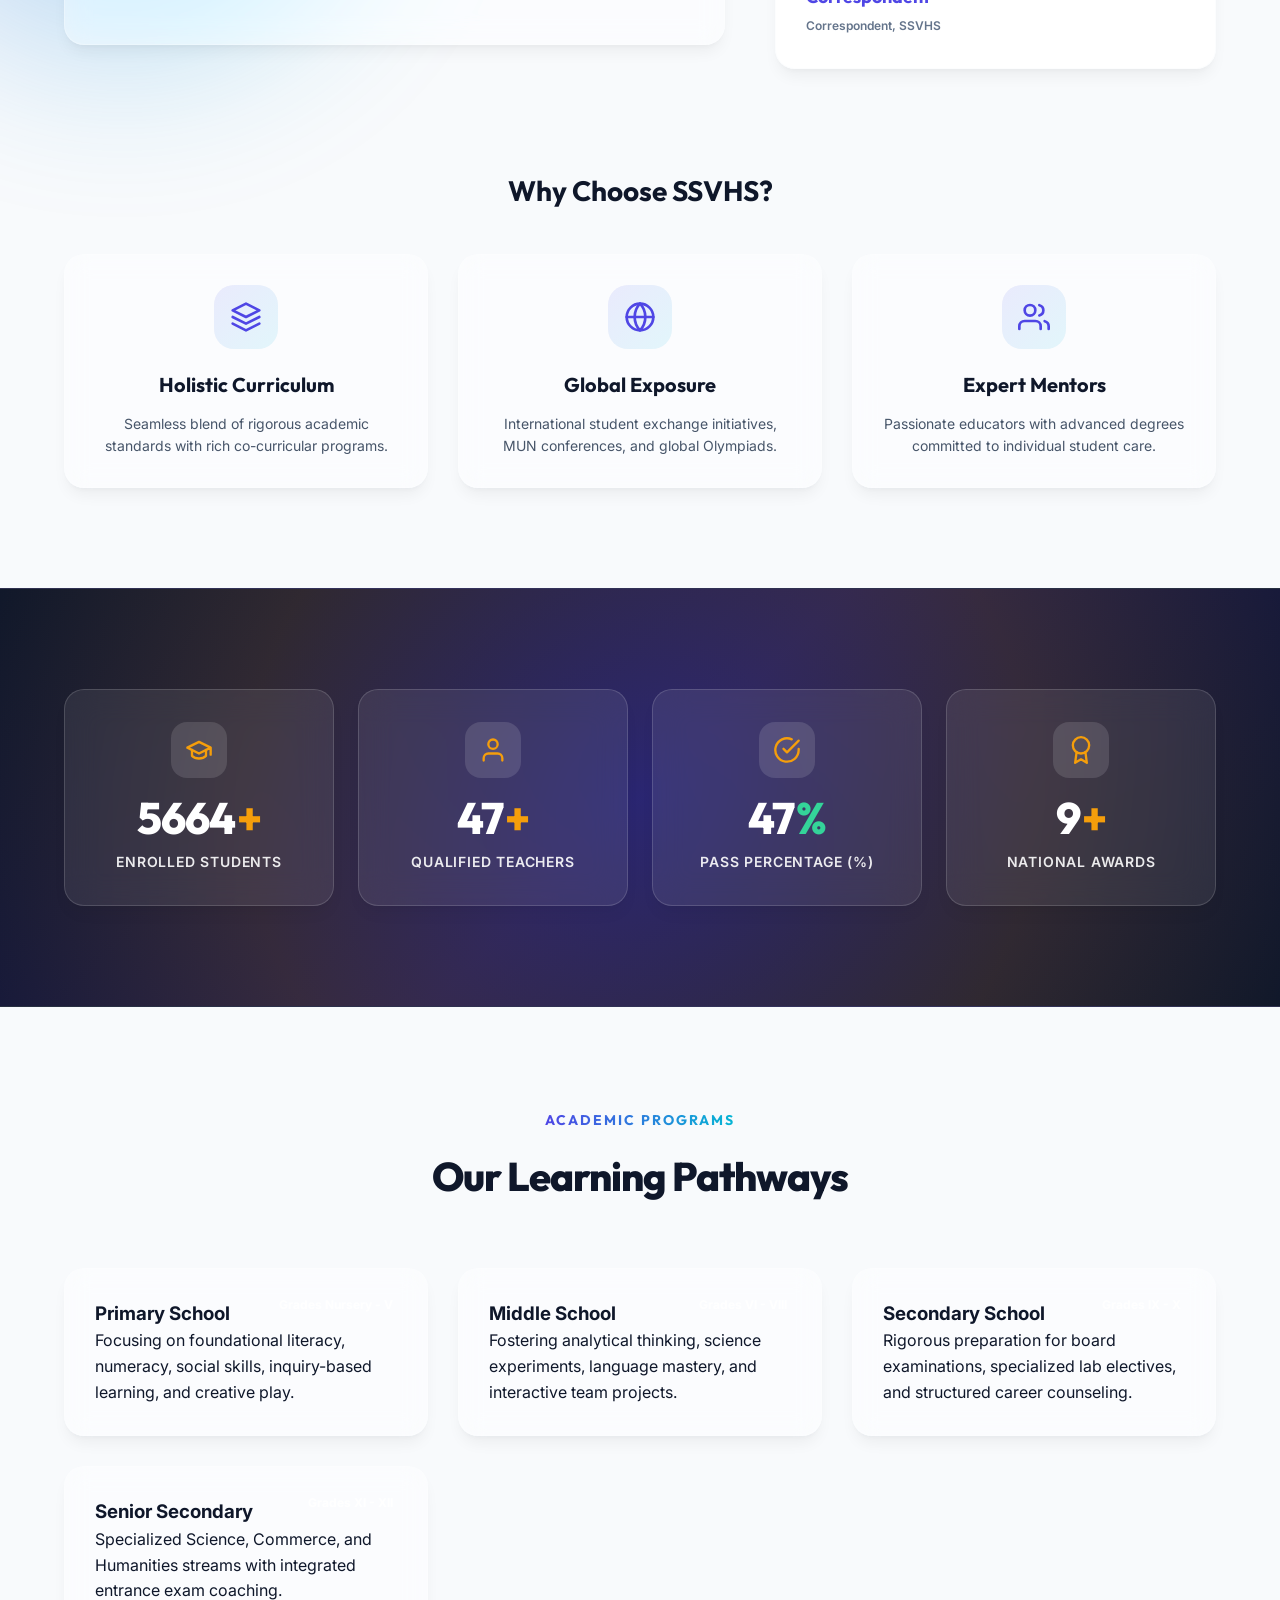
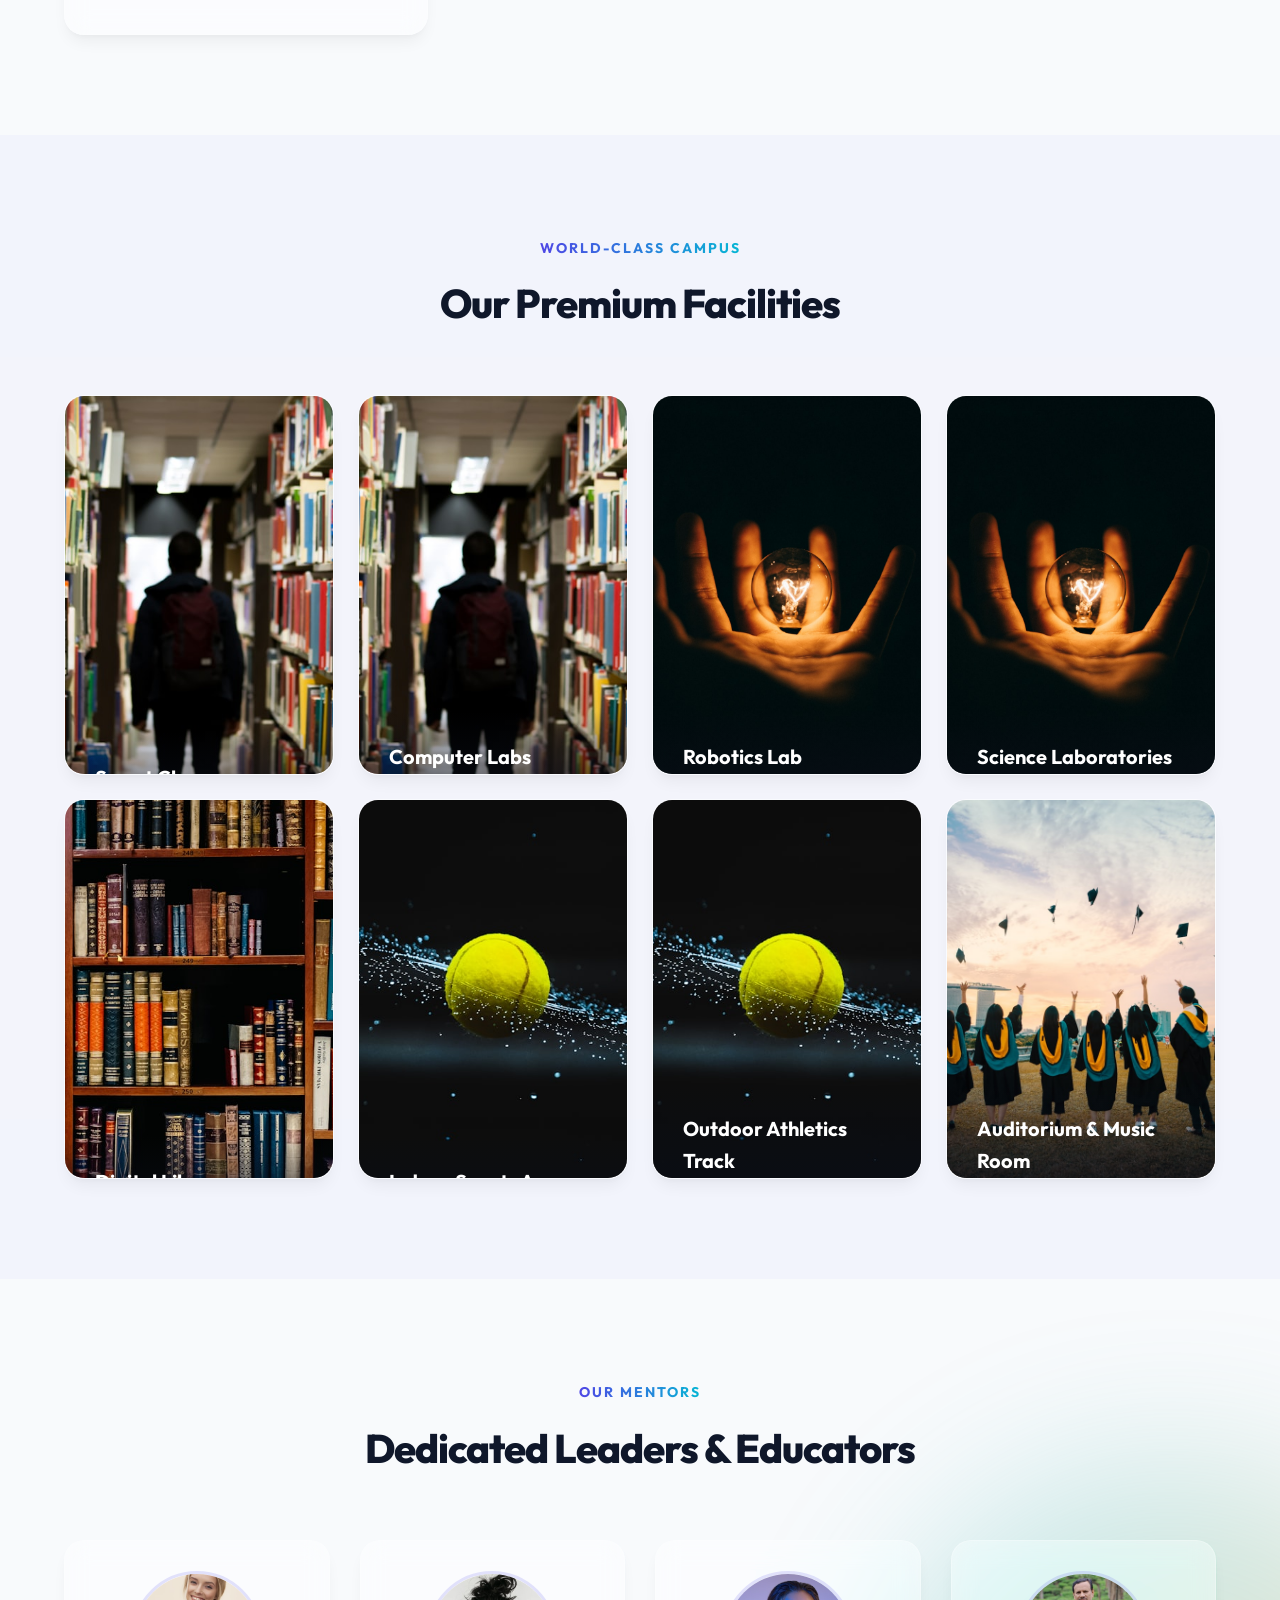
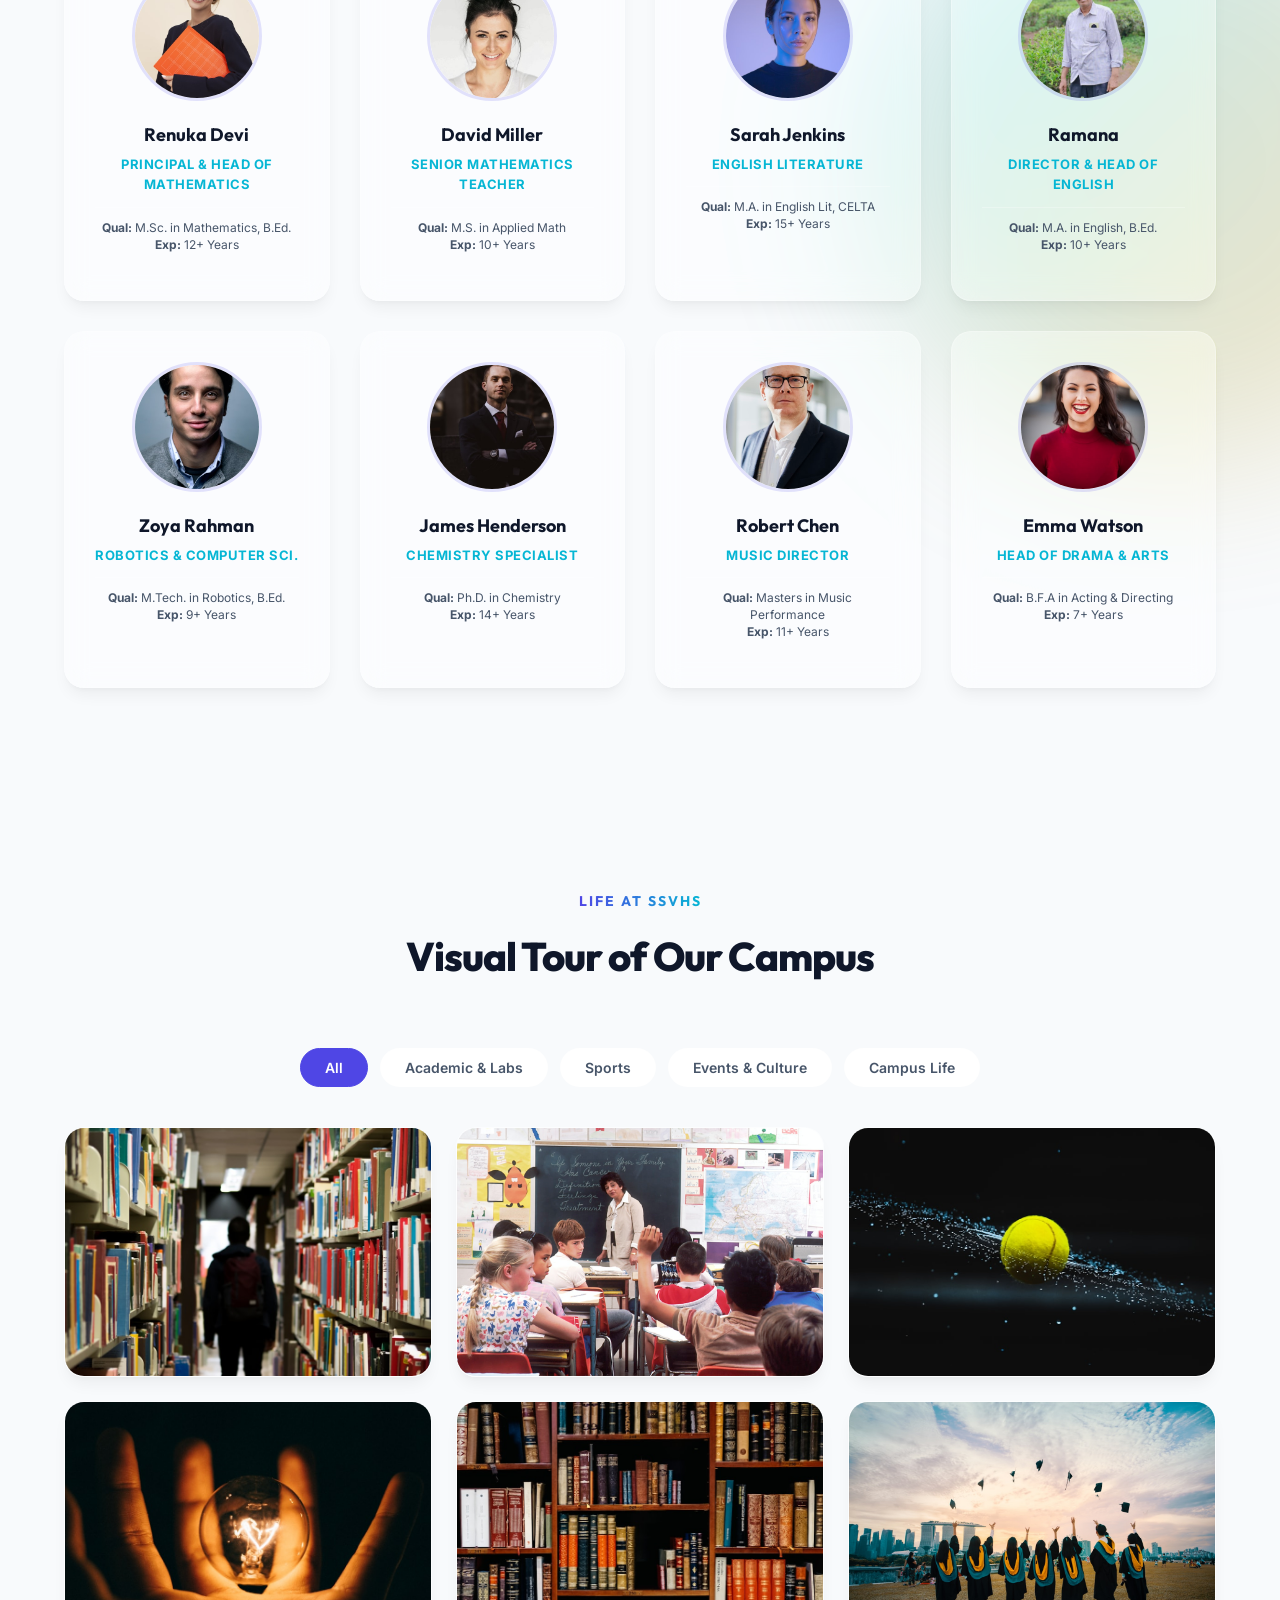
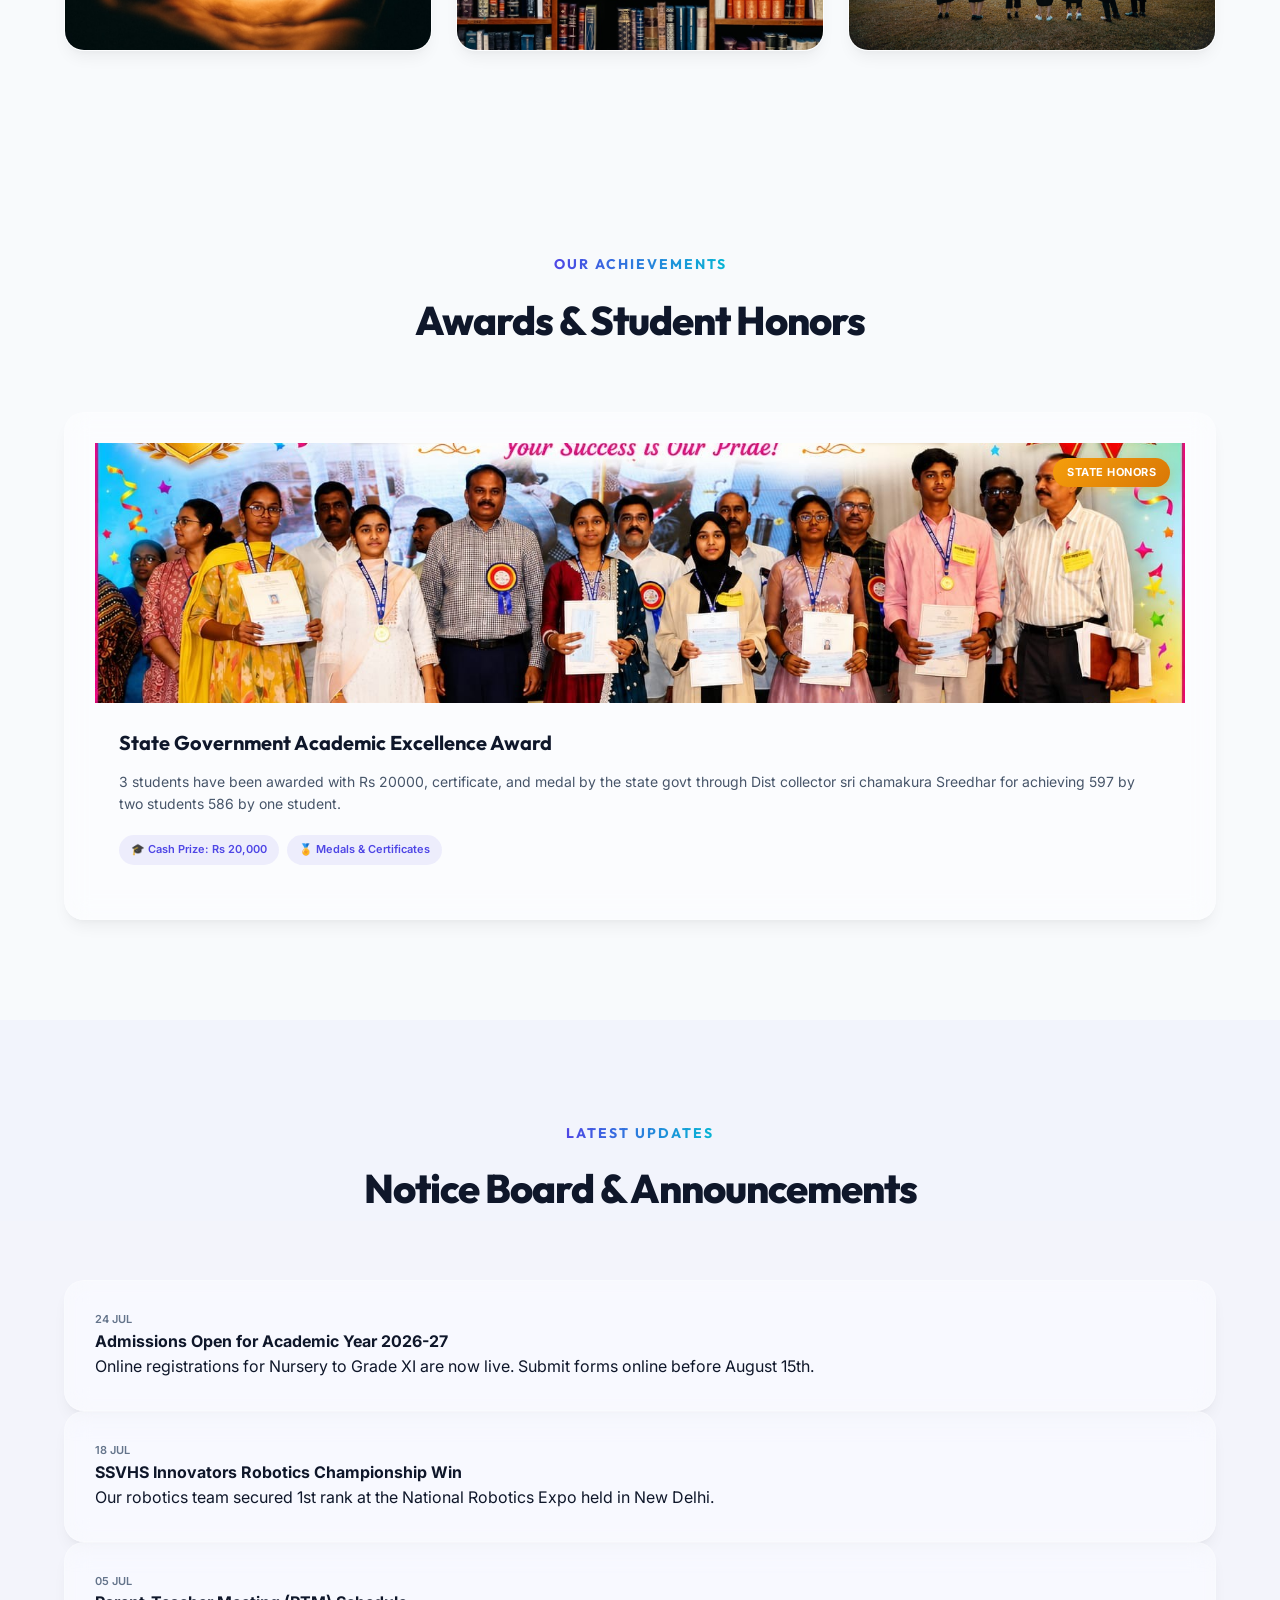
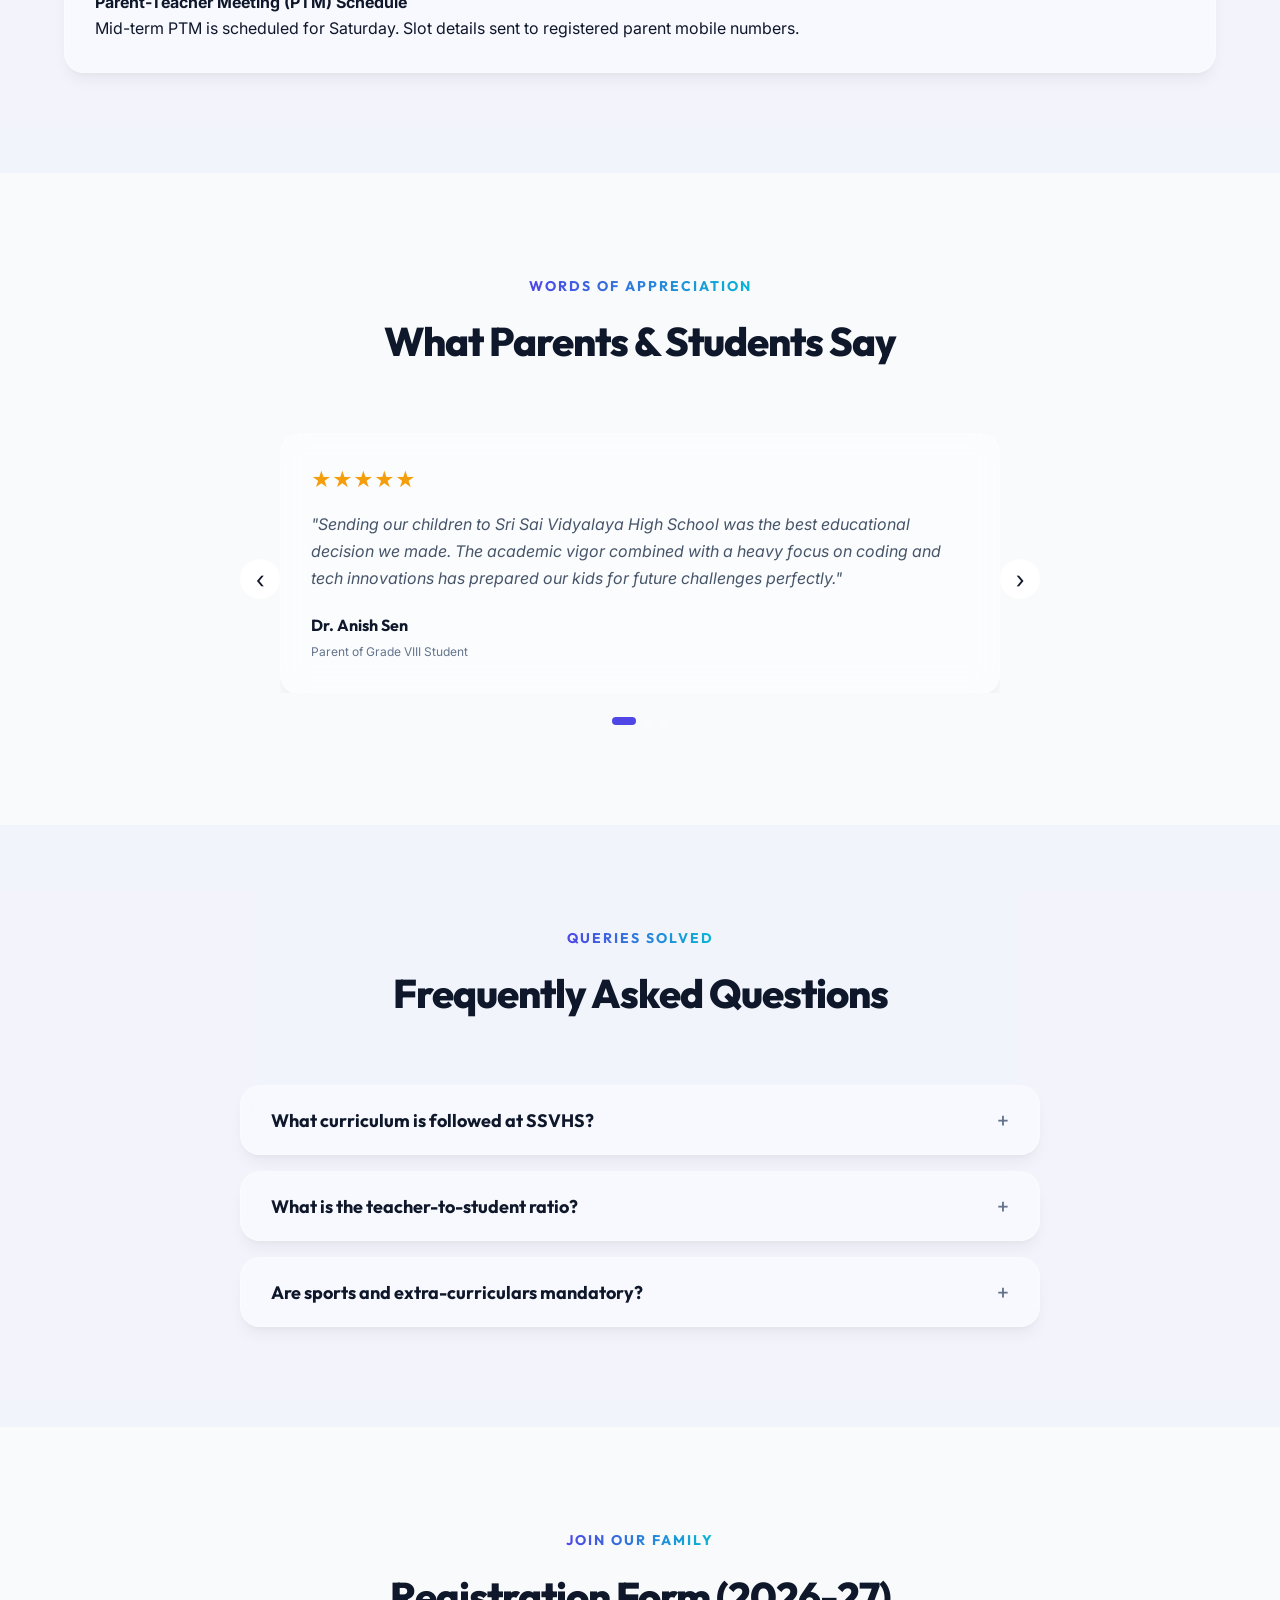
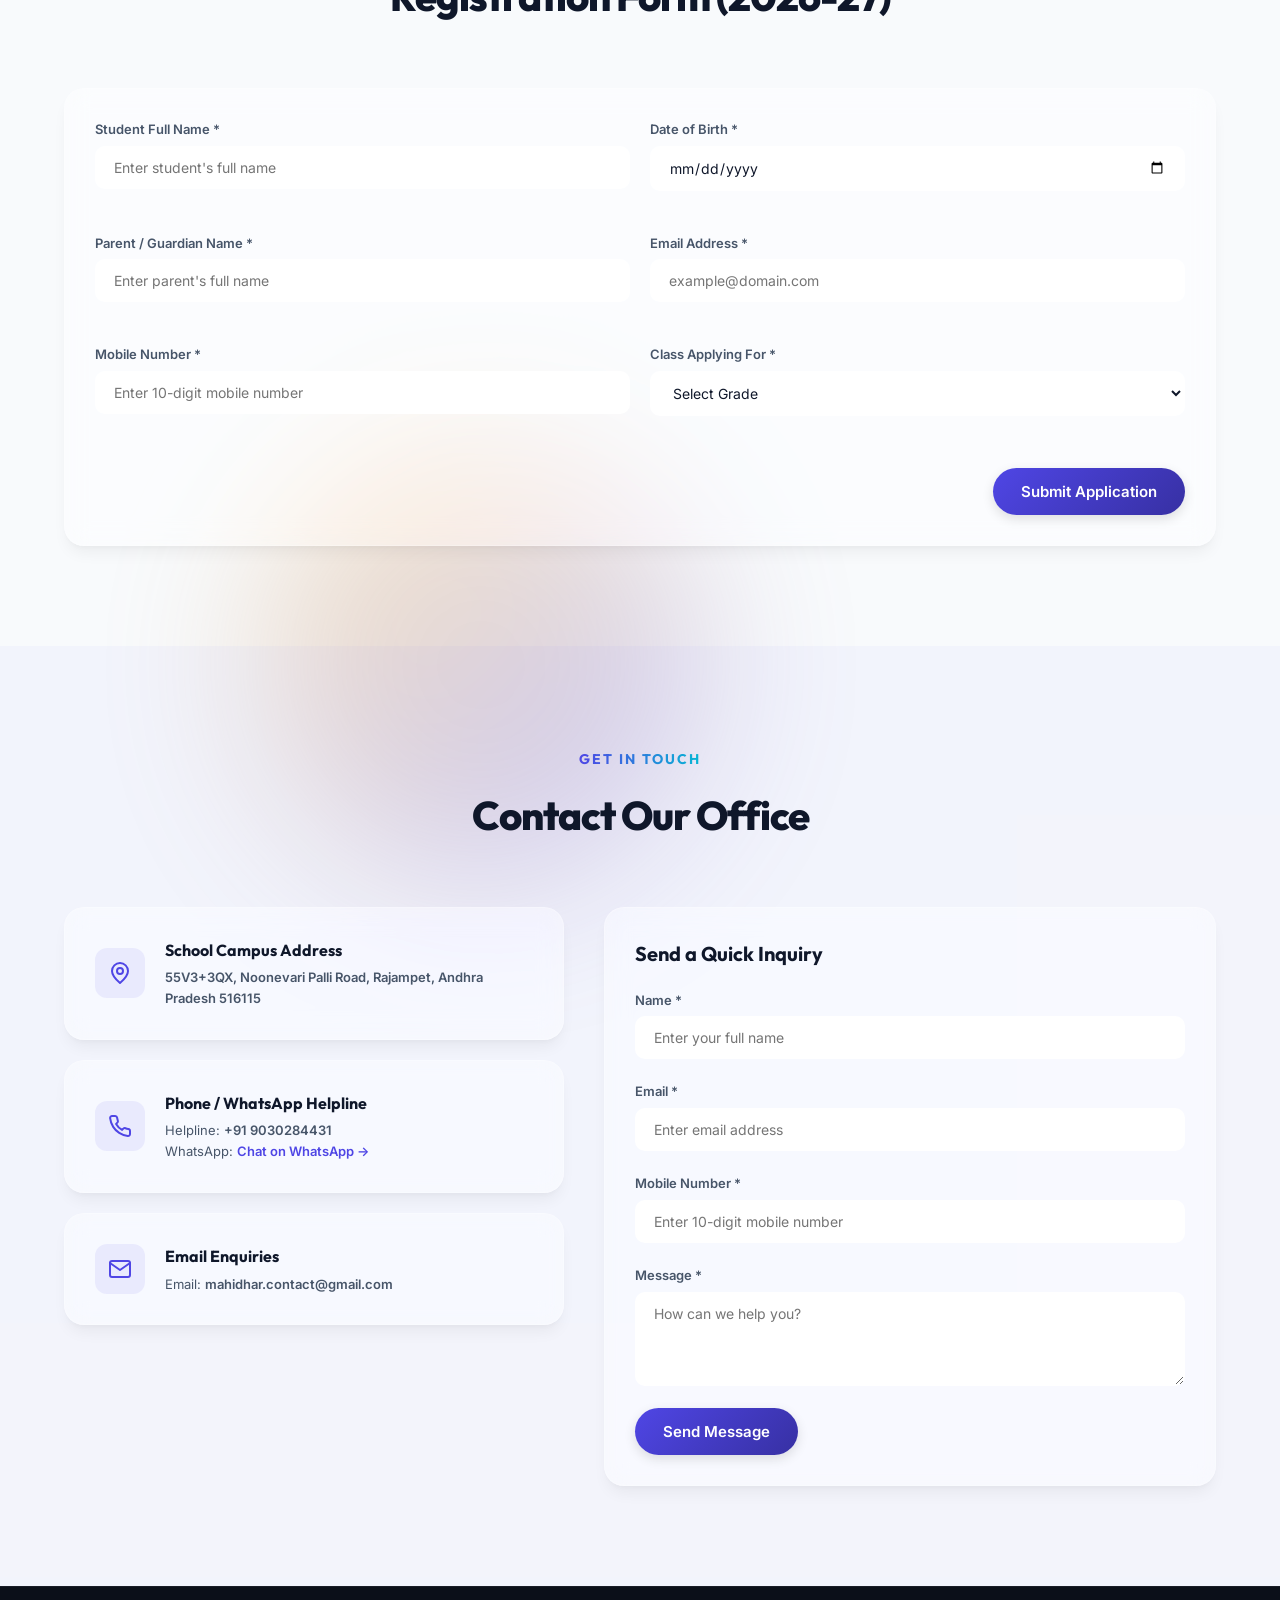
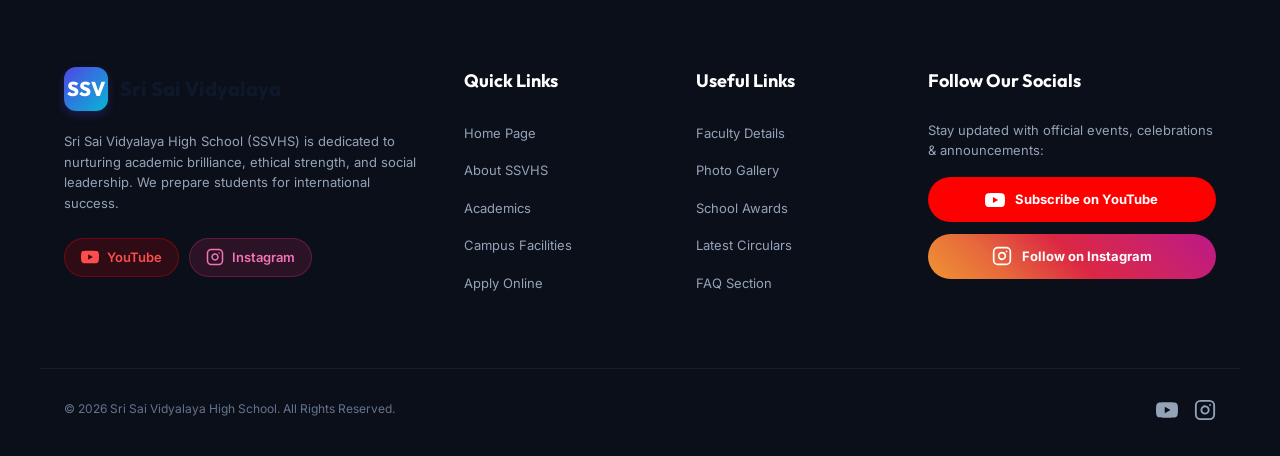
==== commit 32261536: "Add files via upload" ====
--- a/index.html
+++ b/index.html
@@ -361,12 +361,12 @@
                 <div class="faculty-grid">
                     <div class="faculty-card glass-card reveal-slide-up">
                         <div class="faculty-img-container">
-                            <img src="./images/teacher1.jpg" onerror="this.onerror=null;this.src='https://images.unsplash.com/photo-1544717305-2782549b5136?auto=format&fit=crop&w=400&q=80';" alt="Aishwarya Sharma" class="faculty-img">
-                        </div>
-                        <h4>Mrs. Aishwarya Sharma</h4>
-                        <span class="faculty-subject">Head of Sciences</span>
+                            <img src="./images/teacher1.jpg" onerror="this.onerror=null;this.src='https://images.unsplash.com/photo-1544717305-2782549b5136?auto=format&fit=crop&w=400&q=80';" alt="Renuka Devi" class="faculty-img">
+                        </div>
+                        <h4>Renuka Devi</h4>
+                        <span class="faculty-subject">Principal & Head of Mathematics</span>
                         <div class="faculty-qualifications">
-                            <p><strong>Qual:</strong> M.Sc. in Physics, B.Ed.</p>
+                            <p><strong>Qual:</strong> M.Sc. in Mathematics, B.Ed.</p>
                             <p><strong>Exp:</strong> 12+ Years</p>
                         </div>
                     </div>
@@ -374,8 +374,8 @@
                         <div class="faculty-img-container">
                             <img src="./images/teacher2.jpg" onerror="this.onerror=null;this.src='https://images.unsplash.com/photo-1580489944761-15a19d654956?auto=format&fit=crop&w=400&q=80';" alt="David Miller" class="faculty-img">
                         </div>
-                        <h4>Mr. David Miller</h4>
-                        <span class="faculty-subject">Mathematics Head</span>
+                        <h4>David Miller</h4>
+                        <span class="faculty-subject">Senior Mathematics Teacher</span>
                         <div class="faculty-qualifications">
                             <p><strong>Qual:</strong> M.S. in Applied Math</p>
                             <p><strong>Exp:</strong> 10+ Years</p>
@@ -385,7 +385,7 @@
                         <div class="faculty-img-container">
                             <img src="./images/teacher3.jpg" onerror="this.onerror=null;this.src='https://images.unsplash.com/photo-1534528741775-53994a69daeb?auto=format&fit=crop&w=400&q=80';" alt="Sarah Jenkins" class="faculty-img">
                         </div>
-                        <h4>Mrs. Sarah Jenkins</h4>
+                        <h4>Sarah Jenkins</h4>
                         <span class="faculty-subject">English Literature</span>
                         <div class="faculty-qualifications">
                             <p><strong>Qual:</strong> M.A. in English Lit, CELTA</p>
@@ -394,10 +394,10 @@
                     </div>
                     <div class="faculty-card glass-card reveal-slide-up">
                         <div class="faculty-img-container">
-                            <img src="./images/teacher4.png" onerror="this.onerror=null;this.src='https://images.unsplash.com/photo-1507003211169-0a1dd7228f2d?auto=format&fit=crop&w=400&q=80';" alt="Mr. Ramana" class="faculty-img">
-                        </div>
-                        <h4>Mr. Ramana</h4>
-                        <span class="faculty-subject">Head of English Department</span>
+                            <img src="./images/teacher4.png" onerror="this.onerror=null;this.src='https://images.unsplash.com/photo-1507003211169-0a1dd7228f2d?auto=format&fit=crop&w=400&q=80';" alt="Ramana" class="faculty-img">
+                        </div>
+                        <h4>Ramana</h4>
+                        <span class="faculty-subject">Director & Head of English</span>
                         <div class="faculty-qualifications">
                             <p><strong>Qual:</strong> M.A. in English, B.Ed.</p>
                             <p><strong>Exp:</strong> 10+ Years</p>
@@ -407,7 +407,7 @@
                         <div class="faculty-img-container">
                             <img src="./images/teacher5.jpg" onerror="this.onerror=null;this.src='https://images.unsplash.com/photo-1500648767791-00dcc994a43e?auto=format&fit=crop&w=400&q=80';" alt="Zoya Rahman" class="faculty-img">
                         </div>
-                        <h4>Mrs. Zoya Rahman</h4>
+                        <h4>Zoya Rahman</h4>
                         <span class="faculty-subject">Robotics & Computer Sci.</span>
                         <div class="faculty-qualifications">
                             <p><strong>Qual:</strong> M.Tech. in Robotics, B.Ed.</p>
@@ -418,7 +418,7 @@
                         <div class="faculty-img-container">
                             <img src="./images/teacher6.jpg" onerror="this.onerror=null;this.src='https://images.unsplash.com/photo-1519085360753-af0119f7cbe7?auto=format&fit=crop&w=400&q=80';" alt="James Henderson" class="faculty-img">
                         </div>
-                        <h4>Mr. James Henderson</h4>
+                        <h4>James Henderson</h4>
                         <span class="faculty-subject">Chemistry Specialist</span>
                         <div class="faculty-qualifications">
                             <p><strong>Qual:</strong> Ph.D. in Chemistry</p>
@@ -429,7 +429,7 @@
                         <div class="faculty-img-container">
                             <img src="./images/teacher7.jpg" onerror="this.onerror=null;this.src='https://images.unsplash.com/photo-1560250097-0b93528c311a?auto=format&fit=crop&w=400&q=80';" alt="Robert Chen" class="faculty-img">
                         </div>
-                        <h4>Mr. Robert Chen</h4>
+                        <h4>Robert Chen</h4>
                         <span class="faculty-subject">Music Director</span>
                         <div class="faculty-qualifications">
                             <p><strong>Qual:</strong> Masters in Music Performance</p>
@@ -440,7 +440,7 @@
                         <div class="faculty-img-container">
                             <img src="./images/teacher8.jpg" onerror="this.onerror=null;this.src='https://images.unsplash.com/photo-1494790108377-be9c29b29330?auto=format&fit=crop&w=400&q=80';" alt="Emma Watson" class="faculty-img">
                         </div>
-                        <h4>Mrs. Emma Watson</h4>
+                        <h4>Emma Watson</h4>
                         <span class="faculty-subject">Head of Drama & Arts</span>
                         <div class="faculty-qualifications">
                             <p><strong>Qual:</strong> B.F.A in Acting & Directing</p>
